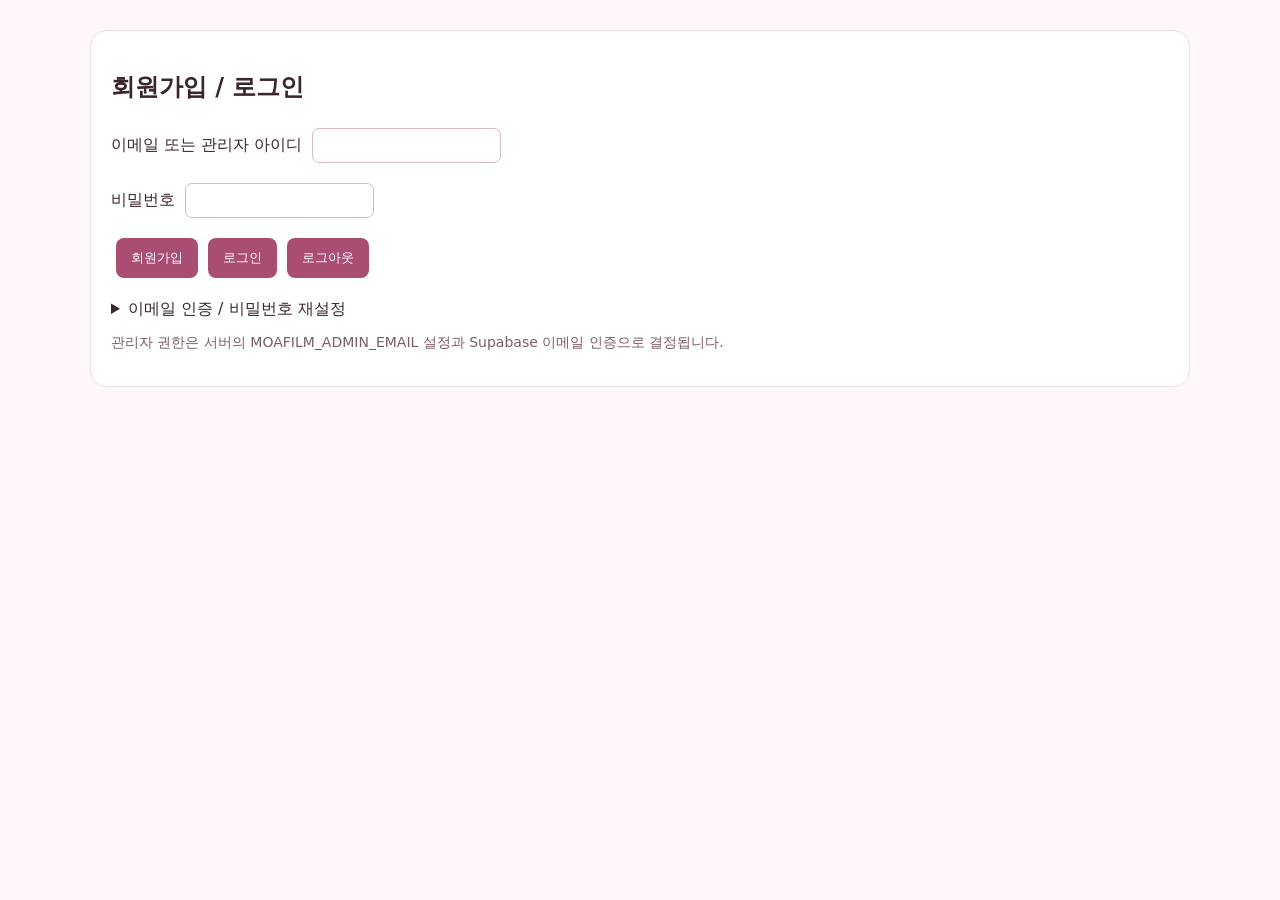
==== moafilm-admin-login-update/site/index.html @ c6a2f675 "Handle empty and non-JSON upload API responses and validate MP4 size" ====
<!doctype html><html lang="ko"><meta charset="utf-8"><meta name="viewport" content="width=device-width,initial-scale=1"><title>모아필름 Canva 템플릿 제작기</title><style>body{font-family:system-ui,sans-serif;background:#fff7f8;color:#3b2630;max-width:1100px;margin:30px auto;padding:0 18px}section{background:white;border:1px solid #f0dce4;border-radius:16px;padding:20px;margin:16px 0}button{background:#a94d72;color:white;border:0;border-radius:8px;padding:11px 15px;cursor:pointer;margin:5px}input,select{padding:9px;border:1px solid #d8b8c5;border-radius:7px;margin:5px}label{display:block;margin:10px 0}.grid{display:grid;grid-template-columns:repeat(auto-fit,minmax(220px,1fr));gap:10px}.stage{position:relative;aspect-ratio:16/9;background:#171717;overflow:hidden;max-width:960px}.stage video{width:100%;height:100%;object-fit:fill}.layer{position:absolute;border:2px dashed #f2579a;background:#f2579a33;color:white;box-sizing:border-box;cursor:move;font-size:12px;text-shadow:0 1px 3px black;overflow:hidden}.layer.active{border:3px solid #ffeb3b}.resize-handle{position:absolute;right:0;bottom:0;width:17px;height:17px;background:#ffeb3b;border:2px solid #222;cursor:nwse-resize;touch-action:none}.layer{touch-action:none}.slot-preview{width:100%;height:100%;object-fit:cover;pointer-events:none}.playhead-panel{background:#fff1f5;border:1px solid #f1ccd9;border-radius:10px;padding:12px;margin:12px 0}.playhead-panel input{width:75%}.muted{color:#795d68;font-size:14px}#status{white-space:pre-wrap}progress{width:100%}</style><section id="auth"><h2>회원가입 / 로그인</h2><label>이메일 또는 관리자 아이디 <input id="email" type="text" autocomplete="username"></label><label>비밀번호 <input id="password" type="password" autocomplete="current-password"></label><button onclick="authAction('register')">회원가입</button><button onclick="authAction('login')">로그인</button><button onclick="authAction('logout')">로그아웃</button><p id="authStatus"></p><details><summary>이메일 인증 / 비밀번호 재설정</summary><p class="muted">Supabase 이메일 인증 설정을 사용합니다. 비밀번호 재설정은 이메일로 받은 링크에서 진행하세요.</p><button onclick="requestReset()">비밀번호 재설정 메일 요청</button><label>인증 또는 재설정 토큰 <input id="verifyToken" autocomplete="off" placeholder="이메일로 받은 토큰"></label><button onclick="verifyEmail()">이메일 인증 완료</button><label>새 비밀번호 (12자 이상) <input id="newPassword" type="password" autocomplete="new-password"></label><button onclick="resetPassword()">비밀번호 변경</button><p id="recoveryStatus" role="status"></p></details><details id="accountSettings" hidden><summary>내 계정 · 비밀번호 변경</summary><label>새 비밀번호 (12자 이상) <input id="changePassword" type="password" autocomplete="new-password"></label><button onclick="changeMyPassword()">새 비밀번호 저장</button><p id="changePasswordStatus" role="status"></p></details><p class="muted">관리자 권한은 서버의 MOAFILM_ADMIN_EMAIL 설정과 Supabase 이메일 인증으로 결정됩니다.</p></section><div id="workspace" hidden><h1>MOAFILM <span style="color:#a94d72">Canva Studio</span></h1><p>캔바 배경 MP4 → 사진·글자 영역 지정 → 고객 정보 합성 → Full HD MP4 생성</p><div class="admin-only"><section><h2>① 캔바 배경 MP4 등록</h2><label>템플릿 이름 <input id="name" value="로맨틱 웨딩"></label><label>배경 MP4 <input id="bg" type="file" accept="video/mp4,.mp4"></label><button onclick="upload()">새 템플릿 만들기</button><p class="muted">16:9, 1~180초, 25MB 이하. 배경에는 교체할 사진·이름을 넣지 마세요.</p><label>기존 템플릿 <select id="templates" onchange="load()"></select></label></section><section class="admin-only" id="markerWizard"><h2>② 사진 자리 자동 인식 · 초록색 가이드 영상</h2><p>캔바에서 사진 자리를 순수 초록색 <strong>#00FF00</strong> 사각형으로 채운 인식용 MP4를 별도로 내보내세요. 실제 배경 MP4와 길이·화면 크기가 같아야 합니다. 초록색 표시가 없는 실제 배경 MP4는 위에서 먼저 등록합니다.</p><label>인식용 MP4 <input id="markerVideo" type="file" accept="video/mp4,.mp4"></label><button onclick="detectMarkers()">사진 자리 자동 인식</button><p id="markerStatus" role="status"></p><div style="padding:12px;background:#fff1f5;border-radius:12px;margin:10px 0"><strong>자동 템플릿 제작</strong><p>초록 #00FF00: 사진 · 자홍 #FF00FF: 이름 · 하늘 #00CFFF: 날짜. 캔바에서 같은 디자인을 가이드 표시 있음/없음으로 각각 내보내세요.</p><label><input id="autoApplyGuide" type="checkbox" checked> 인식 후 사진·글자 영역을 편집기에 바로 적용</label><p>인식 결과는 저장 전 수정할 수 있습니다. 가이드 MP4는 완성 영상에 사용되지 않습니다.</p></div><div class="admin-only" id="guideEditor" style="padding:14px;border:1px solid #ead2dc;border-radius:12px;margin:12px 0"><h3>선택한 사진·글자 영역의 고객 안내</h3><p>고객 업로드 화면에서만 보입니다. 완성 영상에는 합성되지 않습니다.</p><label>빠른 안내 선택 <select id="guidePreset" onchange="applyGuidePreset()"><option value="">직접 작성</option><option value="first">첫 만남</option><option value="dating">연애 시절</option><option value="wedding">웨딩 촬영</option><option value="four">인생네컷</option><option value="family">가족 사진</option><option value="groom">신랑 이름</option><option value="bride">신부 이름</option><option value="date">예식 날짜</option></select></label><label>제목 <input id="guideTitle" maxlength="120" oninput="updateGuideFields()"></label><label>설명 <textarea id="guideDescription" maxlength="600" oninput="updateGuideFields()"></textarea></label><label><input type="checkbox" id="guideRequired" checked onchange="updateGuideFields()"> 필수 입력</label><p id="guideEditStatus"></p></div><div id="markerResults"></div><button id="markerApply" hidden onclick="applyDetectedMarkers()">검출된 사진 영역 적용 (기존 영역 유지)</button><p class="muted">결과를 확인한 뒤 적용하고, 최종적으로 아래의 '템플릿 저장'을 눌러야 합니다. 움직이는 영역은 위치 키프레임을 자동 생성합니다. 반드시 미리보기를 확인하세요.</p></section><section id="easyWizard"><h2>② 쉬운 템플릿 설정 · 3분 시작</h2><p class="muted">사진 개수와 구간만 입력하면 사진 영역을 자동 생성합니다. 기존 영역은 삭제하지 않고 추가됩니다.</p><div class="grid"><label>사진 개수 <input id="quickCount" type="number" min="1" max="60" value="10"></label><label>사진 시작 시간(초) <input id="quickStart" type="number" min="0" step="0.1" value="5"></label><label>사진 종료 시간(초) <input id="quickEnd" type="number" min="0" step="0.1" value="60"></label><label>사진 배치 <select id="quickLayout"><option value="center">중앙 큰 사진</option><option value="left">왼쪽 사진</option><option value="right">오른쪽 사진</option><option value="full">화면 가득</option></select></label></div><button onclick="quickGenerate()">사진 자리 자동 만들기</button><button onclick="quickText()">신랑·신부 이름 자리 추가</button><p id="quickStatus" role="status"></p><p class="muted">영상을 확인하면서 필요한 영역만 드래그해 조절하고 저장하세요.</p></section><section><h2>② 사진·이름 영역 편집</h2><p class="muted">영상을 재생하거나 원하는 시간으로 이동한 뒤 영역을 추가하세요. 분홍색 영역은 드래그해 이동할 수 있습니다. 시간·크기·위치는 아래 입력칸에서 조절합니다.</p><div id="stage" class="stage"><video id="video" controls muted></video></div><div class="grid"><div><button onclick="add('photo')">+ 사진 영역</button><button onclick="add('text')">+ 이름·글자 영역</button><button onclick="removeLayer()">선택 영역 삭제</button><button onclick="duplicateLayer()">선택 영역 복제</button></div><div><label>영역 선택 <select id="layers" onchange="pick()"></select></label></div></div><div class="playhead-panel"><strong>선택 영역 빠른 설정</strong><div><button onclick="applyPreset('center')">가운데</button><button onclick="applyPreset('left')">왼쪽</button><button onclick="applyPreset('right')">오른쪽</button><button onclick="applyPreset('full')">화면 가득</button><button onclick="applyPreset('square')">정사각형</button></div><div><button onclick="setBoundary('start')">지금부터 표시</button><button onclick="setBoundary('end')">여기까지 표시</button><button onclick="undoEdit()">↶ 되돌리기</button></div><p class="muted">배치 버튼은 선택 영역의 크기·위치를 변경합니다. 되돌리기는 자동 생성과 빠른 배치에 적용됩니다.</p></div><div class="grid" id="fields"><label>식별자 <input id="key" oninput="change()"></label><label>시작(초) <input id="start" type="number" step=".1" oninput="change()"></label><label>종료(초) <input id="end" type="number" step=".1" oninput="change()"></label><label>왼쪽(%) <input id="x" type="number" oninput="change()"></label><label>위쪽(%) <input id="y" type="number" oninput="change()"></label><label>너비(%) <input id="w" type="number" oninput="change()"></label><label>높이(%) <input id="h" type="number" oninput="change()"></label></div><div class="grid"><label>선택한 장면 시작 위치로 이동 <button onclick="seekStart()">시작 시간으로 이동</button></label><label>현재 재생 위치를 시작 시간으로 <button onclick="setBoundary('start')">시작 지정</button></label><label>현재 재생 위치를 종료 시간으로 <button onclick="setBoundary('end')">종료 지정</button></label></div><div class="playhead-panel"><label>미리보기 시점 <strong id="playheadLabel">0.0초</strong></label><input id="playhead" type="range" min="0" max="100" step="0.1" value="0" oninput="seekPlayhead(this.value)"><button onclick="togglePlayback()" id="playButton">▶ 재생 / 일시정지</button><p class="muted">현재 시간에 표시되는 사진·글자 영역만 화면에 보입니다. 노란색 모서리를 드래그하면 크기를 바꿀 수 있습니다.</p></div><div id="timeline" style="display:flex;min-height:46px;background:#f5e9ee;border-radius:8px;overflow:hidden;margin:12px 0"></div><div class="playhead-panel"><strong>사진 이동 키프레임</strong><p class="muted">영상을 원하는 시점으로 이동 → 사진을 드래그하여 위치 조정 → 현재 위치를 키프레임으로 저장. 두 시점 사이에서 사진이 부드럽게 이동합니다. 현재는 위치 이동만 지원합니다.</p><button onclick="addKeyframe()">현재 시간·위치 저장</button><button onclick="clearKeyframes()">선택 영역 키프레임 삭제</button><div id="keyframeList" class="muted"></div></div><section id="editorAssistant" style="border:2px solid #e6b5c8;background:#fff9fb;padding:14px;margin-top:14px"><h3>③ 관리자 편집 도우미 · 최종 점검</h3><p class="muted">사진 영역을 선택해 해당 장면으로 이동하고, 잘못된 설정을 저장 전에 확인하세요.</p><div class="grid"><label>사진·글자 영역 빠른 이동 <select id="slotJump" onchange="jumpToSlot()"></select></label><label>시간 이동 간격 <select id="seekStep"><option value="0.1">0.1초</option><option value="0.5">0.5초</option><option value="1" selected>1초</option><option value="5">5초</option></select></label></div><button onclick="stepVideo(-1)">◀ 이전 시간</button><button onclick="stepVideo(1)">다음 시간 ▶</button><button onclick="copySelectedPosition()">선택 영역 위치 복사</button><button onclick="pasteSelectedPosition()">위치 붙여넣기</button><button onclick="exportTemplateSettings()">설정 JSON 백업</button><p class="muted">단축키: Alt+←/→ 시간 이동, Alt+S 저장. JSON 백업에는 배경 MP4가 포함되지 않습니다.</p><div id="editorChecks" role="status" aria-live="polite"></div><p id="editorDirty" class="muted"></p></section><button onclick="save()">템플릿 저장</button><p id="saveStatus"></p></section><section><h2>②-1 여러 MP4 장면 연결</h2><p>장면 MP4를 순서대로 등록합니다. 전환은 컷 또는 0.5초 페이드입니다. 장면 길이의 합계에서 전환 중복 시간을 뺀 값이 최종 길이입니다. 사진·글자 표시 시간은 전체 영상 기준으로 지정합니다.</p><input id="sceneFiles" type="file" accept="video/mp4" multiple><button onclick="addScenes()">장면 추가</button><label>전환 효과 <select id="sceneTransition" onchange="changeTransition()"><option value="cut">컷</option><option value="fade">0.5초 페이드</option></select></label><div id="sceneList"></div><p id="sceneStatus"></p></section><section><h2>③ 배경음악 설정</h2><p>별도 음원을 등록하지 않으면 캔바 MP4에 포함된 소리를 유지합니다. 별도 음원을 등록하면 해당 음악으로 교체합니다.</p><input id="music" type="file" accept="audio/*"><button onclick="uploadMusic()">음악 등록</button><span id="musicStatus"></span></section></div><section><h2>④ 고객용 사진 자동 배치 및 최종 영상</h2><p><button onclick="mockCheckout()">테스트 결제 (실제 청구 없음)</button> <span id="checkoutStatus">결제 전</span></p><p class="muted">사진을 한 번에 선택하면 사진 영역의 시작 시간 순서대로 자동 배치됩니다. 각 사진은 개별 교체할 수 있습니다.</p><label>사진 일괄 업로드 <input id="bulk" type="file" accept="image/*" multiple onchange="autofill()"></label><div id="fillStatus" class="muted"></div><div id="photoThumbnails" style="display:flex;flex-wrap:wrap;gap:10px;margin:10px 0"></div><div id="customer"></div><button onclick="render()">Full HD 30fps MP4 만들기</button><progress id="progress" value="0" max="100"></progress><p id="status"></p><a id="download" hidden download>완성 영상 다운로드</a><video id="result" controls style="width:100%;max-width:720px" hidden></video></section><script>
let currentRole='guest',mockOrder=null;
async function checkSession(){let r=await fetch('/api/me'),u=await r.json();currentRole=u.role||'guest';$('workspace').hidden=currentRole==='guest';$('accountSettings').hidden=currentRole==='guest';$('authStatus').textContent=currentRole==='guest'?'로그인 후 이용 가능합니다':u.email+' · '+(currentRole==='admin'?'관리자':'고객');document.querySelectorAll('.admin-only').forEach(e=>e.hidden=currentRole!=='admin');if(currentRole!=='guest')await refresh()}
async function changeMyPassword(){try{let j=await api('/api/password/change',{new_password:$('changePassword').value});$('changePasswordStatus').textContent=j.message;$('changePassword').value=''}catch(e){$('changePasswordStatus').textContent=e.message}}
async function requestReset(){try{let j=await api('/api/password/forgot',{email:$('email').value});$('recoveryStatus').textContent=j.message}catch(e){$('recoveryStatus').textContent=e.message}}
async function verifyEmail(){try{await api('/api/email/verify',{token:$('verifyToken').value.trim()});$('recoveryStatus').textContent='이메일 인증 완료. 로그인하세요.'}catch(e){$('recoveryStatus').textContent=e.message}}
async function resetPassword(){try{await api('/api/password/reset',{token:$('verifyToken').value.trim(),password:$('newPassword').value});$('recoveryStatus').textContent='비밀번호 변경 완료. 다시 로그인하세요.'}catch(e){$('recoveryStatus').textContent=e.message}}
async function authAction(kind){try{if(kind==='logout'){await api('/api/logout',{});location.reload();return}await api('/api/'+kind,{email:$('email').value,password:$('password').value});if(kind==='register'){$('authStatus').textContent='가입 완료. 로그인하세요.';return}await checkSession()}catch(e){$('authStatus').textContent=e.message}}
async function mockCheckout(){try{if(!t)throw Error('템플릿을 선택하세요');let z=await api('/api/checkout/mock',{template_id:t.id});mockOrder=z.order_id;$('checkoutStatus').textContent='테스트 결제 완료 (실제 청구 없음)';}catch(e){$('checkoutStatus').textContent=e.message}}

const $=id=>document.getElementById(id);let all=[],t=null,selected=-1,customerFiles={},photoUrls={};const read=f=>new Promise((res,rej)=>{let r=new FileReader();r.onload=()=>res(r.result);r.onerror=rej;r.readAsDataURL(f)});async function api(path,body){
  let r;
  try {r=await fetch(path,{method:'POST',headers:{'Content-Type':'application/json'},body:JSON.stringify(body)});}
  catch(e){throw Error('서버 연결 실패: '+e.message+' (Render 서버 상태를 확인하세요)');}
  const raw=await r.text();
  let j;
  try {j=raw?JSON.parse(raw):null;}
  catch(e){throw Error('서버가 JSON이 아닌 응답을 보냈습니다 (HTTP '+r.status+'). '+raw.slice(0,160));}
  if(!r.ok)throw Error((j&&j.error)||('서버 요청 실패 (HTTP '+r.status+')'));
  if(!j)throw Error('서버가 빈 응답을 보냈습니다 (HTTP '+r.status+'). MP4 업로드 중 서버가 종료되었거나 프록시 연결이 끊어졌을 수 있습니다.');
  return j;
}
async function uploadMusic(){try{if(!t)throw Error('템플릿을 선택하세요');const f=$('music').files[0];if(!f)throw Error('음원을 선택하세요');await api('/api/music',{template_id:t.id,audio:await read(f)});$('musicStatus').textContent='음원 등록 완료'}catch(e){$('musicStatus').textContent=e.message}}async function refresh(){all=await (await fetch('/api/templates')).json();$('templates').innerHTML=all.map(z=>`<option value="${z.id}">${z.name}</option>`).join('');if(all.length)load()}function load(){mockOrder=null;t=structuredClone(all.find(z=>z.id===$('templates').value));if(!t)return;$('video').src='/backgrounds/'+t.id+'.mp4';selected=-1;easyUndo=[];clearPhotoUrls();customerFiles={};$('bulk').value='';draw();customer();drawScenes();syncPlayhead()}async function upload(){const status=$('saveStatus');try{let f=$('bg').files[0];if(!f)throw Error('MP4 파일을 선택하세요');if(f.size>25_000_000)throw Error('MP4 파일 크기는 25MB 이하여야 합니다. 현재 '+(f.size/1e6).toFixed(1)+'MB');if(f.size===0)throw Error('빈 MP4 파일입니다');status.textContent='MP4를 업로드하고 분석하는 중입니다. 완료될 때까지 기다려 주세요.';let z=await api('/api/template',{name:$('name').value,video:await read(f)});await refresh();$('templates').value=z.id;load();status.textContent='새 템플릿 등록 완료'}catch(e){status.textContent='등록 실패: '+e.message;alert(e.message)}}
let easyUndo=[];
let detectedMarkers=[];
async function detectMarkers(){const status=$('markerStatus');try{if(!t)throw Error('실제 배경 MP4를 먼저 등록하세요');const file=$('markerVideo').files[0];if(!file)throw Error('인식용 MP4를 선택하세요');status.textContent='영상을 분석하고 있습니다...';$('markerApply').hidden=true;detectedMarkers=[];const result=await api('/api/marker/detect',{template_id:t.id,video:await read(file)});detectedMarkers=result.slots||[];status.textContent=`${detectedMarkers.length}개 사진 영역 발견 · 분석 간격 ${result.sample_interval}초`+(result.warnings.length?' · 주의: '+result.warnings.join(' / '):'');$('markerResults').replaceChildren();for(const s of detectedMarkers){const p=document.createElement('p');p.textContent=`${s.key}: ${s.start}~${s.end}초 · 위치 ${Math.round(s.x*100)}%,${Math.round(s.y*100)}% · 크기 ${Math.round(s.w*100)}×${Math.round(s.h*100)}% · 신뢰도 ${Math.round(s.confidence*100)}%`+(s.moving?' · 자동 이동 키프레임 '+(s.keyframes||[]).length+'개 (확인 필요)':'');$('markerResults').append(p)}$('markerApply').hidden=!detectedMarkers.length;if(detectedMarkers.length&&$('autoApplyGuide').checked)applyDetectedMarkers()}catch(e){status.textContent='인식 실패: '+e.message}}
function applyDetectedMarkers(){if(!t||!detectedMarkers.length)return;snapshotEasy();const used=new Set(t.slots.map(s=>s.key));for(const found of detectedMarkers){let s=structuredClone(found),i=1;const prefix=s.type==='photo'?'photo':(s.key.startsWith('date')?'date':'name');while(used.has(prefix+i))i++;s.key=prefix+i;used.add(s.key);delete s.confidence;delete s.moving;delete s.resizing;t.slots.push(s)}selected=t.slots.length-detectedMarkers.length;draw();customer();$('markerStatus').textContent=`${detectedMarkers.length}개 영역을 편집기에 추가했습니다. 확인 후 템플릿 저장을 누르세요.`;$('markerApply').hidden=true;detectedMarkers=[]}
function snapshotEasy(){if(t){easyUndo.push({slots:structuredClone(t.slots),selected});if(easyUndo.length>20)easyUndo.shift()}}
function undoEdit(){if(!t||!easyUndo.length)return;let old=easyUndo.pop();t.slots=old.slots;selected=old.selected;draw();customer();$('quickStatus').textContent='이전 설정으로 되돌렸습니다.'}
function quickLayoutValues(kind){return ({center:[.2,.12,.6,.76],left:[.06,.14,.44,.72],right:[.5,.14,.44,.72],full:[.02,.02,.96,.96],square:[.29,.1,.42,.75]})[kind]||[.2,.12,.6,.76]}
function applyPreset(kind){if(!t||selected<0)return alert('사진 또는 글자 영역을 먼저 선택하세요');snapshotEasy();let s=t.slots[selected],[x,y,w,h]=quickLayoutValues(kind);Object.assign(s,{x,y,w,h,keyframes:[]});draw();$('quickStatus').textContent='배치를 적용했습니다. 기존 이동 키프레임은 초기화되었습니다.'}
function quickGenerate(){if(!t)return alert('먼저 MP4를 등록하거나 템플릿을 선택하세요');let n=Number($('quickCount').value),start=Number($('quickStart').value),end=Number($('quickEnd').value);if(!Number.isInteger(n)||n<1||n>60||!Number.isFinite(start)||!Number.isFinite(end)||start<0||end>t.duration+.001||end<=start)return $('quickStatus').textContent='사진 개수(1~60)와 영상 길이 안의 시작·종료 시간을 확인하세요.';if((end-start)/n<.1)return $('quickStatus').textContent='사진 한 장당 최소 0.1초가 필요합니다.';snapshotEasy();let [x,y,w,h]=quickLayoutValues($('quickLayout').value),used=new Set(t.slots.map(s=>s.key)),next=1;for(let i=0;i<n;i++){while(used.has('photo'+next))next++;let key='photo'+next++;used.add(key);let a=+(start+(end-start)*i/n).toFixed(3),b=i===n-1?end:+(start+(end-start)*(i+1)/n).toFixed(3);t.slots.push({type:'photo',key,x,y,w,h,start:a,end:b})}selected=t.slots.length-n;draw();customer();$('video').currentTime=start;$('quickStatus').textContent=n+'개 사진 영역을 자동으로 만들었습니다. 템플릿 저장을 눌러 확정하세요.'}
function quickText(){if(!t)return alert('템플릿을 먼저 선택하세요');snapshotEasy();let used=new Set(t.slots.map(s=>s.key));for(let base of ['groom_name','bride_name']){let key=base,n=2;while(used.has(key))key=base+'_'+n++;used.add(key);t.slots.push({type:'text',key,x:base==='groom_name'?.12:.55,y:.8,w:.32,h:.1,start:0,end:t.duration})}selected=t.slots.length-2;draw();customer();$('quickStatus').textContent='신랑·신부 이름 영역을 추가했습니다.'}
function clearPhotoUrls(){for(const u of Object.values(photoUrls))URL.revokeObjectURL(u);photoUrls={}}
function syncPlayhead(){if(!t)return;const v=$('video');let sec=Number.isFinite(v.currentTime)?v.currentTime:0;const max=Number(t.duration)||1;$('playhead').max=max;$('playhead').value=Math.min(sec,max);$('playheadLabel').textContent=sec.toFixed(1)+'초';document.querySelectorAll('.layer').forEach(el=>{const slot=t.slots[Number(el.dataset.index)];if(slot)el.style.display=(sec>=slot.start&&sec<slot.end)?'block':'none'})}
function seekPlayhead(value){$('video').currentTime=Number(value);syncPlayhead()}
function togglePlayback(){const v=$('video');if(v.paused)v.play().catch(e=>{$('saveStatus').textContent=e.message});else v.pause()}
function duplicateLayer(){if(!t||selected<0)return;let s=structuredClone(t.slots[selected]);const used=new Set(t.slots.map(x=>x.key));let n=2;let base=s.key.replace(/_copy\d*$/,'');while(used.has(base+'_copy'+n))n++;s.key=base+'_copy'+n;s.x=Math.min(1-s.w,s.x+.04);s.y=Math.min(1-s.h,s.y+.04);t.slots.push(s);selected=t.slots.length-1;draw();customer()}
function refreshThumbnails(){const area=$('photoThumbnails');if(!area||!t)return;area.replaceChildren();for(const slot of photoSlots()){const f=customerFiles[slot.key];const card=document.createElement('div');card.style.cssText='width:100px;font-size:12px;text-align:center';const img=document.createElement('div');img.style.cssText='width:100px;height:65px;background:#f1e2e8;border-radius:6px;display:grid;place-items:center;overflow:hidden';if(f){if(!photoUrls[slot.key])photoUrls[slot.key]=URL.createObjectURL(f);const im=document.createElement('img');im.src=photoUrls[slot.key];im.alt=slot.key;im.style.cssText='width:100%;height:100%;object-fit:cover';img.append(im)}else img.textContent='사진 필요';const label=document.createElement('div');label.textContent=slot.key;card.append(img,label);area.append(card)}}
$('video').addEventListener('timeupdate',syncPlayhead);$('video').addEventListener('seeked',syncPlayhead);
function add(type){if(!t)return alert('먼저 템플릿을 선택하세요');let n=t.slots.filter(s=>s.type===type).length+1;t.slots.push({type,key:type==='photo'?'photo'+n:'name'+n,x:.25,y:.25,w:.5,h:.3,start:0,end:t.duration});selected=t.slots.length-1;draw();customer()}function removeLayer(){if(selected<0)return;t.slots.splice(selected,1);selected=-1;clearPhotoUrls();customerFiles={};$('bulk').value='';draw();customer()}
function interpolated(s,time){let pts=[{time:s.start,x:s.x,y:s.y},...(s.keyframes||[])].sort((a,b)=>a.time-b.time);if(!pts.length)return s;let before=pts[0],after=pts[pts.length-1];for(let i=0;i<pts.length-1;i++)if(time>=pts[i].time&&time<=pts[i+1].time){before=pts[i];after=pts[i+1];break}if(time<pts[0].time)return pts[0];if(time>pts[pts.length-1].time)return pts[pts.length-1];let f=after.time===before.time?0:(time-before.time)/(after.time-before.time);return {x:before.x+(after.x-before.x)*f,y:before.y+(after.y-before.y)*f}}
function addKeyframe(){if(selected<0)return;let s=t.slots[selected],time=Math.round($('video').currentTime*10)/10;if(time<s.start||time>s.end)return alert('영역 표시 시간 안에서만 저장할 수 있습니다');s.keyframes=(s.keyframes||[]).filter(k=>Math.abs(k.time-time)>.05);s.keyframes.push({time,x:s.x,y:s.y});s.keyframes.sort((a,b)=>a.time-b.time);draw()}
function clearKeyframes(){if(selected<0)return;t.slots[selected].keyframes=[];draw()}
function draw(){if(!t)return;drawTimeline();document.querySelectorAll('.layer').forEach(e=>e.remove());$('layers').innerHTML=t.slots.map((s,i)=>`<option value="${i}">${s.type==='photo'?'사진':'글자'} ${s.key}</option>`).join('');t.slots.forEach((s,i)=>{let d=document.createElement('div');d.className='layer'+(selected===i?' active':'');d.dataset.index=i;let pos=interpolated(s,$('video').currentTime||0);d.style.cssText=`left:${pos.x*100}%;top:${pos.y*100}%;width:${s.w*100}%;height:${s.h*100}%`;if(s.type==='photo'&&photoUrls[s.key]){let img=document.createElement('img');img.className='slot-preview';img.src=photoUrls[s.key];d.append(img)}else{let label=document.createElement('span');label.textContent=s.key;d.append(label)}if(selected===i){let handle=document.createElement('div');handle.className='resize-handle';handle.title='드래그하여 사진 영역 크기 변경';handle.onpointerdown=e=>{e.stopPropagation();e.preventDefault();handle.setPointerCapture(e.pointerId);const sx=e.clientX,sy=e.clientY,ow=s.w,oh=s.h;handle.onpointermove=q=>{if(!handle.hasPointerCapture(q.pointerId))return;s.w=Math.max(.03,Math.min(1-s.x,ow+(q.clientX-sx)/$('stage').clientWidth));s.h=Math.max(.03,Math.min(1-s.y,oh+(q.clientY-sy)/$('stage').clientHeight));d.style.width=s.w*100+'%';d.style.height=s.h*100+'%';fields()};handle.onpointerup=()=>{handle.onpointermove=null;draw()}};d.append(handle)}d.onclick=()=>{if(selected!==i){selected=i;draw()}};d.onpointerdown=e=>{if(e.target!==d&&e.target.tagName!=='SPAN'&&e.target.tagName!=='IMG')return;selected=i;d.setPointerCapture(e.pointerId);let sx=e.clientX,sy=e.clientY,ox=s.x,oy=s.y;d.onpointermove=q=>{if(!d.hasPointerCapture(q.pointerId))return;s.x=Math.max(0,Math.min(1-s.w,ox+(q.clientX-sx)/$('stage').clientWidth));s.y=Math.max(0,Math.min(1-s.h,oy+(q.clientY-sy)/$('stage').clientHeight));d.style.left=s.x*100+'%';d.style.top=s.y*100+'%';fields()};d.onpointerup=()=>{d.onpointermove=null;draw()}};$('stage').appendChild(d)});fields();syncPlayhead();$('keyframeList').textContent=selected>=0?(t.slots[selected].keyframes||[]).map(k=>`${k.time}초 (${Math.round(k.x*100)}%, ${Math.round(k.y*100)}%)`).join(' → ')||'키프레임 없음':'영역을 선택하세요'}
function photoSlots(){return t.slots.filter(s=>s.type==='photo').sort((a,b)=>a.start-b.start||a.key.localeCompare(b.key))}
function drawTimeline(){if(!t)return;let a=$('timeline');if(!a)return;a.innerHTML='';for(const s of [...t.slots].sort((a,b)=>a.start-b.start)){let b=document.createElement('button');b.style.cssText=`margin:3px;flex:${Math.max(1,s.end-s.start)};min-width:48px;font-size:11px;padding:4px;background:${s.type==='photo'?'#a94d72':'#78659a'}`;b.textContent=`${s.key} ${s.start}~${s.end}초`;b.onclick=()=>{selected=t.slots.indexOf(s);$('video').currentTime=s.start;draw()};a.appendChild(b)}}
function seekStart(){if(selected>=0)$('video').currentTime=t.slots[selected].start}
function setBoundary(k){if(selected<0)return;let s=t.slots[selected],v=Math.round($('video').currentTime*10)/10;if(k==='start'&&v<s.end)s.start=v;else if(k==='end'&&v>s.start)s.end=Math.min(v,t.duration);draw()}
async function autofill(){if(!t)return;const files=[...$('bulk').files],slots=photoSlots();if(files.length>slots.length){$('fillStatus').textContent=`사진 영역은 ${slots.length}개입니다. 처음 ${slots.length}장만 배치합니다.`}else $('fillStatus').textContent=`${files.length}장 자동 배치 완료 / 필요한 사진 ${slots.length}장`;for(let i=0;i<Math.min(files.length,slots.length);i++){let k=slots[i].key;if(photoUrls[k]){URL.revokeObjectURL(photoUrls[k]);delete photoUrls[k]}customerFiles[k]=files[i]}customer();draw()}
function pick(){selected=+$('layers').value;draw()}function fields(){if(selected<0||!t.slots[selected])return;let s=t.slots[selected];$('layers').value=selected;for(let k of ['key','start','end'])$(k).value=s[k];for(let k of ['x','y','w','h'])$(k).value=Math.round(s[k]*100)}function change(){if(selected<0)return;let s=t.slots[selected];s.key=$('key').value;for(let k of ['start','end'])s[k]=+$ (k).value;for(let k of ['x','y','w','h'])s[k]=+$ (k).value/100;draw();customer()}
async function save(){try{await api('/api/template/update',{template:t});$('saveStatus').textContent='저장 완료';all=all.filter(z=>z.id!==t.id).concat([structuredClone(t)]);$('templates').value=t.id;draw();customer()}catch(e){$('saveStatus').textContent=e.message}}function customer(){if(!t)return;const ordered=[...photoSlots(),...t.slots.filter(s=>s.type==='text')];let old={};for(const e of $('customer').querySelectorAll('input[data-type="text"]'))old[e.dataset.key]=e.value;$('customer').innerHTML='';for(const s of ordered){const label=document.createElement('label');label.textContent=(s.guide_title||`${s.type==='photo'?'사진':'글자'} (${s.key}, ${s.start}~${s.end}초)`)+(s.required===false?' (선택)':' (필수)');if(s.guide_description){const guide=document.createElement('p');guide.className='muted';guide.textContent=s.guide_description;label.append(guide)}const inp=document.createElement('input');inp.dataset.key=s.key;inp.dataset.type=s.type;inp.type=s.type==='photo'?'file':'text';if(s.type==='photo'){inp.accept='image/*';inp.onchange=()=>{if(inp.files[0]){if(photoUrls[s.key]){URL.revokeObjectURL(photoUrls[s.key]);delete photoUrls[s.key]}customerFiles[s.key]=inp.files[0]}customer();draw()};const indicator=document.createElement('span');indicator.textContent=customerFiles[s.key]?' ✓ '+customerFiles[s.key].name:' · 사진 필요';label.append(inp,indicator)}else{inp.value=old[s.key]||'';label.append(inp)}$('customer').append(label)}refreshThumbnails()}
async function render(){try{let savedText={};for(let e of $('customer').querySelectorAll('input[data-type="text"]'))savedText[e.dataset.key]=e.value;for(let e of $('customer').querySelectorAll('input[data-type="text"]'))e.value=savedText[e.dataset.key]||'';let photos={},values={};for(let e of $('customer').querySelectorAll('input')){if(e.dataset.type==='photo'){if(!customerFiles[e.dataset.key]){const slot=t.slots.find(x=>x.key===e.dataset.key);if(slot?.required!==false)throw Error(e.dataset.key+' 사진을 선택하세요');continue}photos[e.dataset.key]=await read(customerFiles[e.dataset.key])}else values[e.dataset.key]=e.value}for(const slot of t.slots.filter(s=>s.type==='text'&&s.required!==false)){if(!String(values[slot.key]||'').trim())throw Error((slot.guide_title||slot.key)+' 문구를 입력하세요')}let j=await api('/api/render',{template_id:t.id,photos,values,order_id:mockOrder});$('status').textContent='렌더링 시작';let poll=async()=>{let q=await(await fetch('/api/job/'+j.job_id)).json();$('progress').value=q.progress||0;$('status').textContent=q.status==='error'?q.error:q.status+' '+q.progress+'%';if(q.status==='done'){$('download').hidden=false;$('download').href=q.download;$('result').hidden=false;$('result').src=q.download}else if(q.status!=='error')setTimeout(poll,1000)};poll()}catch(e){$('status').textContent=e.message}}
checkSession();

function drawScenes(){if(!t)return;$('sceneTransition').value=t.transition||'cut';$('sceneList').innerHTML=(t.scenes||[]).map((s,i)=>`<div style="padding:7px;border-bottom:1px solid #eee">장면 ${i+1} · ${s.duration}초 <button onclick="moveScene(${i},-1)">↑</button><button onclick="moveScene(${i},1)">↓</button><button onclick="deleteScene(${i})">삭제</button></div>`).join('')}
function sceneLength(){if(!t)return;let a=t.scenes||[];if(!a.length)return;let fade=(t.transition==='fade'?0.5:0);t.duration=Math.round((a.reduce((x,s)=>x+s.duration,0)-fade*(a.length-1))*1000)/1000}
function changeTransition(){if(!t)return;t.transition=$('sceneTransition').value;sceneLength();drawScenes()}
function moveScene(i,delta){let a=t.scenes||[],j=i+delta;if(j<0||j>=a.length)return;[a[i],a[j]]=[a[j],a[i]];drawScenes()}
function deleteScene(i){t.scenes.splice(i,1);sceneLength();drawScenes()}
async function addScenes(){try{if(!t)throw Error('템플릿을 먼저 선택하세요');let files=[...$('sceneFiles').files];if(!files.length)throw Error('장면 MP4를 선택하세요');t.scenes ||= [];for(const f of files){let r=await api('/api/scene',{template_id:t.id,video:await read(f)});t.scenes.push(r)}sceneLength();drawScenes();$('sceneStatus').textContent=t.scenes.length+'개 장면 등록. 템플릿 저장을 누르세요.'}catch(e){$('sceneStatus').textContent=e.message}}

// v10: 관리자 작업 흐름 도우미. 기존 렌더링/서버 계약을 변경하지 않음.
let lastSavedTemplateSignature='', copiedSlotPosition=null, suppressEditorDirty=false;
function templateSignature(){return t?JSON.stringify({id:t.id,slots:t.slots,scenes:t.scenes,transition:t.transition}):''}
function editorValidation(){
 if(!t)return [{kind:'info',message:'템플릿을 선택하세요'}];
 const issues=[],keys=new Set(),duration=Number(t.duration);
 if(!Number.isFinite(duration)||duration<=0)issues.push({kind:'error',message:'영상 길이가 올바르지 않습니다'});
 for(const [i,s] of (t.slots||[]).entries()){
  const label=`${i+1}번 ${s.key||'(이름 없음)'}`;
  if(!s.key||keys.has(s.key))issues.push({kind:'error',message:`${label}: 식별자가 비었거나 중복입니다`});
  keys.add(s.key);
  if(!['photo','text'].includes(s.type))issues.push({kind:'error',message:`${label}: 알 수 없는 영역 종류`});
  if(!Number.isFinite(s.start)||!Number.isFinite(s.end)||s.start<0||s.end<=s.start||s.end>duration+.01)issues.push({kind:'error',message:`${label}: 표시 시간 범위를 확인하세요`});
  if(['x','y','w','h'].some(k=>!Number.isFinite(s[k]))||s.x<0||s.y<0||s.w<=0||s.h<=0||s.x+s.w>1.001||s.y+s.h>1.001)issues.push({kind:'error',message:`${label}: 사진 영역이 화면 밖이거나 크기가 올바르지 않습니다`});
  for(const k of s.keyframes||[])if(!Number.isFinite(k.time)||k.time<s.start||k.time>s.end||!Number.isFinite(k.x)||!Number.isFinite(k.y)||k.x<0||k.y<0||k.x+s.w>1.001||k.y+s.h>1.001)issues.push({kind:'error',message:`${label}: 이동 키프레임을 확인하세요`});
 }
 if(!(t.slots||[]).some(s=>s.type==='photo'))issues.push({kind:'warning',message:'고객 사진 영역이 없습니다'});
 return issues;
}
function updateEditorAssistant(){
 const check=document.getElementById('editorChecks'),dirty=document.getElementById('editorDirty'),jump=document.getElementById('slotJump');
 if(!check||!dirty||!jump)return;
 const issues=editorValidation();check.replaceChildren();
 const heading=document.createElement('strong');heading.textContent=issues.some(x=>x.kind==='error')?'저장 전 수정이 필요합니다':issues.length?'확인할 사항이 있습니다':'설정 점검 통과';check.append(heading);
 for(const issue of issues){const line=document.createElement('div');line.style.cssText='padding:5px 0;color:'+(issue.kind==='error'?'#ae254b':'#795d68');line.textContent=(issue.kind==='error'?'⛔ ':issue.kind==='warning'?'⚠ ':'')+issue.message;check.append(line)}
 const previous=jump.value;jump.replaceChildren();for(let i=0;i<(t?.slots||[]).length;i++){let s=t.slots[i],o=document.createElement('option');o.value=i;o.textContent=`${s.type==='photo'?'📷':'✏'} ${s.key} (${s.start}~${s.end}초)`;jump.append(o)}
 jump.value=selected>=0?String(selected):previous;
 dirty.textContent=t?(templateSignature()===lastSavedTemplateSignature?'● 저장된 설정':'● 저장하지 않은 변경사항 있음'):'';
}
function jumpToSlot(){if(!t)return;const i=Number(document.getElementById('slotJump').value);if(!Number.isInteger(i)||!t.slots[i])return;selected=i;document.getElementById('video').currentTime=t.slots[i].start;draw()}
function stepVideo(direction){if(!t)return;const v=document.getElementById('video'),step=Number(document.getElementById('seekStep').value)||1;v.currentTime=Math.max(0,Math.min(t.duration,(v.currentTime||0)+direction*step));syncPlayhead()}
function copySelectedPosition(){if(!t||selected<0)return alert('영역을 먼저 선택하세요');let s=t.slots[selected];copiedSlotPosition={x:s.x,y:s.y,w:s.w,h:s.h};document.getElementById('saveStatus').textContent='선택한 영역의 위치·크기를 복사했습니다'}
function pasteSelectedPosition(){if(!t||selected<0||!copiedSlotPosition)return alert('복사한 영역과 붙여넣을 영역을 선택하세요');snapshotEasy();Object.assign(t.slots[selected],copiedSlotPosition);t.slots[selected].keyframes=[];draw();document.getElementById('saveStatus').textContent='위치·크기를 붙여넣었습니다. 기존 이동 키프레임은 제거했습니다'}
function exportTemplateSettings(){if(!t)return alert('템플릿을 선택하세요');const data=JSON.stringify({exportFormat:'moafilm-template-settings-v1',exportedAt:new Date().toISOString(),template:t},null,2),blob=new Blob([data],{type:'application/json'}),url=URL.createObjectURL(blob),a=document.createElement('a');a.href=url;a.download='moafilm-template-'+String(t.id||'draft').replace(/[^a-zA-Z0-9_-]/g,'')+'.json';document.body.append(a);a.click();a.remove();setTimeout(()=>URL.revokeObjectURL(url),1000)}
document.addEventListener('keydown',e=>{if(!e.altKey||e.ctrlKey||e.metaKey)return;if(e.key==='ArrowLeft'||e.key==='ArrowRight'){e.preventDefault();stepVideo(e.key==='ArrowRight'?1:-1)}else if(e.key.toLowerCase()==='s'){e.preventDefault();save()}});
window.addEventListener('beforeunload',e=>{if(t&&lastSavedTemplateSignature&&templateSignature()!==lastSavedTemplateSignature){e.preventDefault();e.returnValue=''}});
// 기존 함수 호출 후 점검 결과 동기화.
const _drawV9=draw;draw=function(){_drawV9();updateEditorAssistant()};
const _loadV9=load;load=function(){_loadV9();lastSavedTemplateSignature=templateSignature();updateEditorAssistant()};
const _saveV9=save;save=async function(){const errors=editorValidation().filter(x=>x.kind==='error');if(errors.length){updateEditorAssistant();document.getElementById('saveStatus').textContent='저장 중단: '+errors[0].message;return}await _saveV9();if(document.getElementById('saveStatus').textContent==='저장 완료')lastSavedTemplateSignature=templateSignature();updateEditorAssistant()};

// v11: metadata-only customer instructions and automatic marker-to-template draft.
const GUIDE_PRESETS={first:['첫 만남 사진','두 분이 처음 만났던 날이나 처음 함께 찍은 사진을 올려주세요.'],dating:['연애 시절 사진','두 분의 소중한 연애 추억이 담긴 사진을 올려주세요.'],wedding:['웨딩 사진','가장 마음에 드는 웨딩 촬영 사진을 올려주세요.'],four:['인생네컷','함께 찍은 인생네컷 원본을 올려주세요.'],family:['가족 사진','가족과 함께한 따뜻한 순간을 올려주세요.'],groom:['신랑 이름','신랑 이름을 입력해 주세요.'],bride:['신부 이름','신부 이름을 입력해 주세요.'],date:['예식 날짜','예식 날짜를 입력해 주세요.']};
function defaultGuide(s){if(s.type==='photo')return ['사진 '+s.key.replace(/\D/g,''),'이 장면에 사용할 사진을 올려주세요.'];return s.key.startsWith('name')?GUIDE_PRESETS.groom:s.key.startsWith('date')?GUIDE_PRESETS.date:['표시할 문구','영상에 표시할 문구를 입력해 주세요.']}
function updateGuidePanel(){const panel=$('guideEditor');if(!panel)return;const s=t?.slots?.[selected];panel.querySelectorAll('input,textarea,select').forEach(e=>e.disabled=!s);if(!s){$('guideEditStatus').textContent='영상에서 사진 또는 글자 영역을 선택하세요.';return}const d=defaultGuide(s);$('guideTitle').value=s.guide_title??d[0];$('guideDescription').value=s.guide_description??d[1];$('guideRequired').checked=s.required!==false;$('guidePreset').value='';$('guideEditStatus').textContent='현재 선택: '+s.key}
function updateGuideFields(){const s=t?.slots?.[selected];if(!s)return;s.guide_title=$('guideTitle').value;s.guide_description=$('guideDescription').value;s.required=$('guideRequired').checked;updateEditorAssistant()}
function applyGuidePreset(){const p=GUIDE_PRESETS[$('guidePreset').value];if(!p)return;$('guideTitle').value=p[0];$('guideDescription').value=p[1];updateGuideFields()}
function applyAutoDetected(){if(!t||!detectedMarkers.length)return;const used=new Set(t.slots.map(s=>s.key));snapshotEasy();let added=0;for(const found of detectedMarkers){const s=structuredClone(found),prefix=s.type==='photo'?'photo':s.key.startsWith('date')?'date':'name';let i=1;while(used.has(prefix+i))i++;s.key=prefix+i;used.add(s.key);delete s.confidence;delete s.moving;delete s.resizing;const d=defaultGuide(s);s.guide_title=d[0];s.guide_description=d[1];s.required=true;t.slots.push(s);added++}selected=t.slots.length-added;detectedMarkers=[];$('markerApply').hidden=true;draw();customer();$('markerStatus').textContent=added+'개 사진·글자 영역을 자동 생성했습니다. 고객 안내를 수정한 뒤 저장하세요.'}
// The manual apply button must preserve name/date marker types and customer guidance.
applyDetectedMarkers=applyAutoDetected;
const _drawGuide=draw;draw=function(){_drawGuide();updateGuidePanel()};
const _pickGuide=pick;pick=function(){_pickGuide();updateGuidePanel()};
const _customerGuide=customer;customer=function(){_customerGuide();if(!t)return;const slots=[...photoSlots(),...t.slots.filter(s=>s.type==='text')];const labels=[...$('customer').children];for(let i=0;i<slots.length;i++){const s=slots[i],label=labels[i];if(!label)continue;const d=defaultGuide(s),title=document.createElement('strong'),description=document.createElement('small');title.textContent=(s.guide_title??d[0])+' · ';description.textContent=(s.guide_description??d[1])+(s.required===false?' (선택)':' (필수)');description.style.cssText='display:block;color:#765967;padding:3px 0 7px';label.prepend(title,description)}};
const _detectMarkersGuide=detectMarkers;detectMarkers=async function(){await _detectMarkersGuide();if($('autoApplyGuide').checked&&detectedMarkers.length)applyAutoDetected()};
</script></div></html>
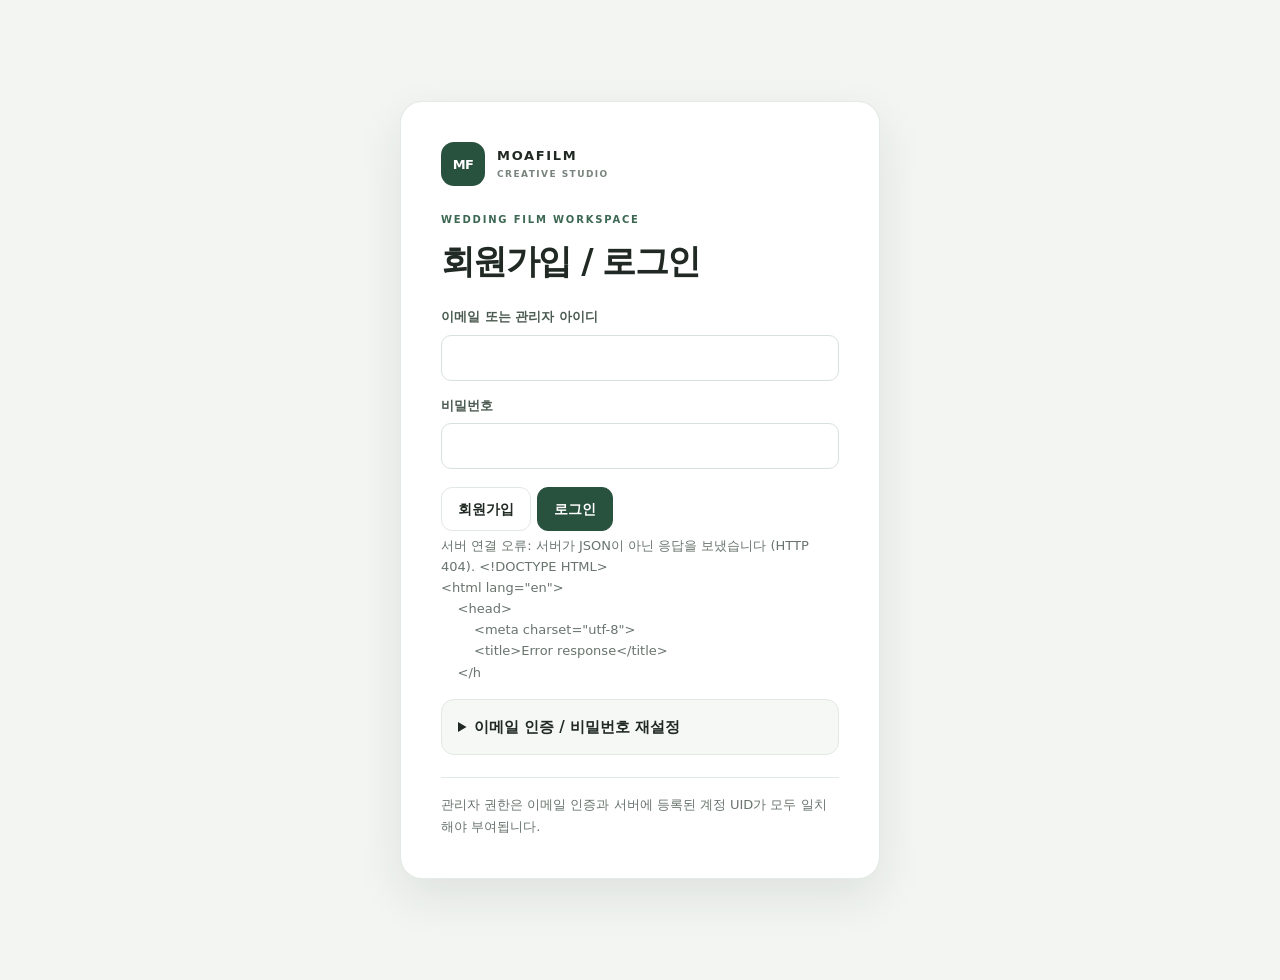
==== commit 00837cd2: "Update MoaFilm responsive UI" ====
--- a/moafilm-admin-login-update/site/index.html
+++ b/moafilm-admin-login-update/site/index.html
@@ -1,10 +1,200 @@
-<!doctype html><html lang="ko"><meta charset="utf-8"><meta name="viewport" content="width=device-width,initial-scale=1"><title>모아필름 Canva 템플릿 제작기</title><style>body{font-family:system-ui,sans-serif;background:#fff7f8;color:#3b2630;max-width:1100px;margin:30px auto;padding:0 18px}section{background:white;border:1px solid #f0dce4;border-radius:16px;padding:20px;margin:16px 0}button{background:#a94d72;color:white;border:0;border-radius:8px;padding:11px 15px;cursor:pointer;margin:5px}input,select{padding:9px;border:1px solid #d8b8c5;border-radius:7px;margin:5px}label{display:block;margin:10px 0}.grid{display:grid;grid-template-columns:repeat(auto-fit,minmax(220px,1fr));gap:10px}.stage{position:relative;aspect-ratio:16/9;background:#171717;overflow:hidden;max-width:960px}.stage video{width:100%;height:100%;object-fit:fill}.layer{position:absolute;border:2px dashed #f2579a;background:#f2579a33;color:white;box-sizing:border-box;cursor:move;font-size:12px;text-shadow:0 1px 3px black;overflow:hidden}.layer.active{border:3px solid #ffeb3b}.resize-handle{position:absolute;right:0;bottom:0;width:17px;height:17px;background:#ffeb3b;border:2px solid #222;cursor:nwse-resize;touch-action:none}.layer{touch-action:none}.slot-preview{width:100%;height:100%;object-fit:cover;pointer-events:none}.playhead-panel{background:#fff1f5;border:1px solid #f1ccd9;border-radius:10px;padding:12px;margin:12px 0}.playhead-panel input{width:75%}.muted{color:#795d68;font-size:14px}#status{white-space:pre-wrap}progress{width:100%}</style><section id="auth"><h2>회원가입 / 로그인</h2><label>이메일 또는 관리자 아이디 <input id="email" type="text" autocomplete="username"></label><label>비밀번호 <input id="password" type="password" autocomplete="current-password"></label><button onclick="authAction('register')">회원가입</button><button onclick="authAction('login')">로그인</button><button onclick="authAction('logout')">로그아웃</button><p id="authStatus"></p><details><summary>이메일 인증 / 비밀번호 재설정</summary><p class="muted">Supabase 이메일 인증 설정을 사용합니다. 비밀번호 재설정은 이메일로 받은 링크에서 진행하세요.</p><button onclick="requestReset()">비밀번호 재설정 메일 요청</button><label>인증 또는 재설정 토큰 <input id="verifyToken" autocomplete="off" placeholder="이메일로 받은 토큰"></label><button onclick="verifyEmail()">이메일 인증 완료</button><label>새 비밀번호 (12자 이상) <input id="newPassword" type="password" autocomplete="new-password"></label><button onclick="resetPassword()">비밀번호 변경</button><p id="recoveryStatus" role="status"></p></details><details id="accountSettings" hidden><summary>내 계정 · 비밀번호 변경</summary><label>새 비밀번호 (12자 이상) <input id="changePassword" type="password" autocomplete="new-password"></label><button onclick="changeMyPassword()">새 비밀번호 저장</button><p id="changePasswordStatus" role="status"></p></details><p class="muted">관리자 권한은 서버의 MOAFILM_ADMIN_EMAIL 설정과 Supabase 이메일 인증으로 결정됩니다.</p></section><div id="workspace" hidden><h1>MOAFILM <span style="color:#a94d72">Canva Studio</span></h1><p>캔바 배경 MP4 → 사진·글자 영역 지정 → 고객 정보 합성 → Full HD MP4 생성</p><div class="admin-only"><section><h2>① 캔바 배경 MP4 등록</h2><label>템플릿 이름 <input id="name" value="로맨틱 웨딩"></label><label>배경 MP4 <input id="bg" type="file" accept="video/mp4,.mp4"></label><button onclick="upload()">새 템플릿 만들기</button><p class="muted">16:9, 1~180초, 25MB 이하. 배경에는 교체할 사진·이름을 넣지 마세요.</p><label>기존 템플릿 <select id="templates" onchange="load()"></select></label></section><section class="admin-only" id="markerWizard"><h2>② 사진 자리 자동 인식 · 초록색 가이드 영상</h2><p>캔바에서 사진 자리를 순수 초록색 <strong>#00FF00</strong> 사각형으로 채운 인식용 MP4를 별도로 내보내세요. 실제 배경 MP4와 길이·화면 크기가 같아야 합니다. 초록색 표시가 없는 실제 배경 MP4는 위에서 먼저 등록합니다.</p><label>인식용 MP4 <input id="markerVideo" type="file" accept="video/mp4,.mp4"></label><button onclick="detectMarkers()">사진 자리 자동 인식</button><p id="markerStatus" role="status"></p><div style="padding:12px;background:#fff1f5;border-radius:12px;margin:10px 0"><strong>자동 템플릿 제작</strong><p>초록 #00FF00: 사진 · 자홍 #FF00FF: 이름 · 하늘 #00CFFF: 날짜. 캔바에서 같은 디자인을 가이드 표시 있음/없음으로 각각 내보내세요.</p><label><input id="autoApplyGuide" type="checkbox" checked> 인식 후 사진·글자 영역을 편집기에 바로 적용</label><p>인식 결과는 저장 전 수정할 수 있습니다. 가이드 MP4는 완성 영상에 사용되지 않습니다.</p></div><div class="admin-only" id="guideEditor" style="padding:14px;border:1px solid #ead2dc;border-radius:12px;margin:12px 0"><h3>선택한 사진·글자 영역의 고객 안내</h3><p>고객 업로드 화면에서만 보입니다. 완성 영상에는 합성되지 않습니다.</p><label>빠른 안내 선택 <select id="guidePreset" onchange="applyGuidePreset()"><option value="">직접 작성</option><option value="first">첫 만남</option><option value="dating">연애 시절</option><option value="wedding">웨딩 촬영</option><option value="four">인생네컷</option><option value="family">가족 사진</option><option value="groom">신랑 이름</option><option value="bride">신부 이름</option><option value="date">예식 날짜</option></select></label><label>제목 <input id="guideTitle" maxlength="120" oninput="updateGuideFields()"></label><label>설명 <textarea id="guideDescription" maxlength="600" oninput="updateGuideFields()"></textarea></label><label><input type="checkbox" id="guideRequired" checked onchange="updateGuideFields()"> 필수 입력</label><p id="guideEditStatus"></p></div><div id="markerResults"></div><button id="markerApply" hidden onclick="applyDetectedMarkers()">검출된 사진 영역 적용 (기존 영역 유지)</button><p class="muted">결과를 확인한 뒤 적용하고, 최종적으로 아래의 '템플릿 저장'을 눌러야 합니다. 움직이는 영역은 위치 키프레임을 자동 생성합니다. 반드시 미리보기를 확인하세요.</p></section><section id="easyWizard"><h2>② 쉬운 템플릿 설정 · 3분 시작</h2><p class="muted">사진 개수와 구간만 입력하면 사진 영역을 자동 생성합니다. 기존 영역은 삭제하지 않고 추가됩니다.</p><div class="grid"><label>사진 개수 <input id="quickCount" type="number" min="1" max="60" value="10"></label><label>사진 시작 시간(초) <input id="quickStart" type="number" min="0" step="0.1" value="5"></label><label>사진 종료 시간(초) <input id="quickEnd" type="number" min="0" step="0.1" value="60"></label><label>사진 배치 <select id="quickLayout"><option value="center">중앙 큰 사진</option><option value="left">왼쪽 사진</option><option value="right">오른쪽 사진</option><option value="full">화면 가득</option></select></label></div><button onclick="quickGenerate()">사진 자리 자동 만들기</button><button onclick="quickText()">신랑·신부 이름 자리 추가</button><p id="quickStatus" role="status"></p><p class="muted">영상을 확인하면서 필요한 영역만 드래그해 조절하고 저장하세요.</p></section><section><h2>② 사진·이름 영역 편집</h2><p class="muted">영상을 재생하거나 원하는 시간으로 이동한 뒤 영역을 추가하세요. 분홍색 영역은 드래그해 이동할 수 있습니다. 시간·크기·위치는 아래 입력칸에서 조절합니다.</p><div id="stage" class="stage"><video id="video" controls muted></video></div><div class="grid"><div><button onclick="add('photo')">+ 사진 영역</button><button onclick="add('text')">+ 이름·글자 영역</button><button onclick="removeLayer()">선택 영역 삭제</button><button onclick="duplicateLayer()">선택 영역 복제</button></div><div><label>영역 선택 <select id="layers" onchange="pick()"></select></label></div></div><div class="playhead-panel"><strong>선택 영역 빠른 설정</strong><div><button onclick="applyPreset('center')">가운데</button><button onclick="applyPreset('left')">왼쪽</button><button onclick="applyPreset('right')">오른쪽</button><button onclick="applyPreset('full')">화면 가득</button><button onclick="applyPreset('square')">정사각형</button></div><div><button onclick="setBoundary('start')">지금부터 표시</button><button onclick="setBoundary('end')">여기까지 표시</button><button onclick="undoEdit()">↶ 되돌리기</button></div><p class="muted">배치 버튼은 선택 영역의 크기·위치를 변경합니다. 되돌리기는 자동 생성과 빠른 배치에 적용됩니다.</p></div><div class="grid" id="fields"><label>식별자 <input id="key" oninput="change()"></label><label>시작(초) <input id="start" type="number" step=".1" oninput="change()"></label><label>종료(초) <input id="end" type="number" step=".1" oninput="change()"></label><label>왼쪽(%) <input id="x" type="number" oninput="change()"></label><label>위쪽(%) <input id="y" type="number" oninput="change()"></label><label>너비(%) <input id="w" type="number" oninput="change()"></label><label>높이(%) <input id="h" type="number" oninput="change()"></label></div><div class="grid"><label>선택한 장면 시작 위치로 이동 <button onclick="seekStart()">시작 시간으로 이동</button></label><label>현재 재생 위치를 시작 시간으로 <button onclick="setBoundary('start')">시작 지정</button></label><label>현재 재생 위치를 종료 시간으로 <button onclick="setBoundary('end')">종료 지정</button></label></div><div class="playhead-panel"><label>미리보기 시점 <strong id="playheadLabel">0.0초</strong></label><input id="playhead" type="range" min="0" max="100" step="0.1" value="0" oninput="seekPlayhead(this.value)"><button onclick="togglePlayback()" id="playButton">▶ 재생 / 일시정지</button><p class="muted">현재 시간에 표시되는 사진·글자 영역만 화면에 보입니다. 노란색 모서리를 드래그하면 크기를 바꿀 수 있습니다.</p></div><div id="timeline" style="display:flex;min-height:46px;background:#f5e9ee;border-radius:8px;overflow:hidden;margin:12px 0"></div><div class="playhead-panel"><strong>사진 이동 키프레임</strong><p class="muted">영상을 원하는 시점으로 이동 → 사진을 드래그하여 위치 조정 → 현재 위치를 키프레임으로 저장. 두 시점 사이에서 사진이 부드럽게 이동합니다. 현재는 위치 이동만 지원합니다.</p><button onclick="addKeyframe()">현재 시간·위치 저장</button><button onclick="clearKeyframes()">선택 영역 키프레임 삭제</button><div id="keyframeList" class="muted"></div></div><section id="editorAssistant" style="border:2px solid #e6b5c8;background:#fff9fb;padding:14px;margin-top:14px"><h3>③ 관리자 편집 도우미 · 최종 점검</h3><p class="muted">사진 영역을 선택해 해당 장면으로 이동하고, 잘못된 설정을 저장 전에 확인하세요.</p><div class="grid"><label>사진·글자 영역 빠른 이동 <select id="slotJump" onchange="jumpToSlot()"></select></label><label>시간 이동 간격 <select id="seekStep"><option value="0.1">0.1초</option><option value="0.5">0.5초</option><option value="1" selected>1초</option><option value="5">5초</option></select></label></div><button onclick="stepVideo(-1)">◀ 이전 시간</button><button onclick="stepVideo(1)">다음 시간 ▶</button><button onclick="copySelectedPosition()">선택 영역 위치 복사</button><button onclick="pasteSelectedPosition()">위치 붙여넣기</button><button onclick="exportTemplateSettings()">설정 JSON 백업</button><p class="muted">단축키: Alt+←/→ 시간 이동, Alt+S 저장. JSON 백업에는 배경 MP4가 포함되지 않습니다.</p><div id="editorChecks" role="status" aria-live="polite"></div><p id="editorDirty" class="muted"></p></section><button onclick="save()">템플릿 저장</button><p id="saveStatus"></p></section><section><h2>②-1 여러 MP4 장면 연결</h2><p>장면 MP4를 순서대로 등록합니다. 전환은 컷 또는 0.5초 페이드입니다. 장면 길이의 합계에서 전환 중복 시간을 뺀 값이 최종 길이입니다. 사진·글자 표시 시간은 전체 영상 기준으로 지정합니다.</p><input id="sceneFiles" type="file" accept="video/mp4" multiple><button onclick="addScenes()">장면 추가</button><label>전환 효과 <select id="sceneTransition" onchange="changeTransition()"><option value="cut">컷</option><option value="fade">0.5초 페이드</option></select></label><div id="sceneList"></div><p id="sceneStatus"></p></section><section><h2>③ 배경음악 설정</h2><p>별도 음원을 등록하지 않으면 캔바 MP4에 포함된 소리를 유지합니다. 별도 음원을 등록하면 해당 음악으로 교체합니다.</p><input id="music" type="file" accept="audio/*"><button onclick="uploadMusic()">음악 등록</button><span id="musicStatus"></span></section></div><section><h2>④ 고객용 사진 자동 배치 및 최종 영상</h2><p><button onclick="mockCheckout()">테스트 결제 (실제 청구 없음)</button> <span id="checkoutStatus">결제 전</span></p><p class="muted">사진을 한 번에 선택하면 사진 영역의 시작 시간 순서대로 자동 배치됩니다. 각 사진은 개별 교체할 수 있습니다.</p><label>사진 일괄 업로드 <input id="bulk" type="file" accept="image/*" multiple onchange="autofill()"></label><div id="fillStatus" class="muted"></div><div id="photoThumbnails" style="display:flex;flex-wrap:wrap;gap:10px;margin:10px 0"></div><div id="customer"></div><button onclick="render()">Full HD 30fps MP4 만들기</button><progress id="progress" value="0" max="100"></progress><p id="status"></p><a id="download" hidden download>완성 영상 다운로드</a><video id="result" controls style="width:100%;max-width:720px" hidden></video></section><script>
+<!doctype html><html lang="ko"><meta charset="utf-8"><meta name="viewport" content="width=device-width,initial-scale=1"><title>모아필름 | Wedding Film Studio</title><meta name="description" content="모아필름 웨딩 영상 템플릿 편집 스튜디오"><meta name="theme-color" content="#f2f5f2"><style>
+:root{color-scheme:light;--ink:#192338;--muted:#738096;--line:#e4e8f0;--surface:#fff;--soft:#f7f8fc;--accent:#6658d9;--accent-strong:#5042c3;--accent-soft:#efedff;--teal:#198f87;--gold:#e7ae55;--radius:20px;--shadow:0 14px 36px rgba(31,42,68,.07)}
+*{box-sizing:border-box}
+html{min-height:100%;background:radial-gradient(ellipse at 12% 0%,#eeedff 0,transparent 36%),linear-gradient(180deg,#f7f8fc,#f2f4f8)}
+body{font-family:Inter,ui-sans-serif,system-ui,-apple-system,BlinkMacSystemFont,"Segoe UI","Apple SD Gothic Neo","Malgun Gothic",sans-serif;color:var(--ink);max-width:1280px;margin:0 auto;padding:clamp(14px,2.4vw,30px);line-height:1.55}
+body:before{content:"";position:fixed;z-index:-1;inset:0;pointer-events:none;background:radial-gradient(circle at 90% 10%,rgba(103,88,217,.07),transparent 26%)}
+[hidden]{display:none!important}
+h1,h2,h3,p{margin-top:0}
+h1{font-size:clamp(28px,4vw,42px);letter-spacing:-.045em;line-height:1.16}
+h2{font-size:clamp(19px,2.3vw,24px);letter-spacing:-.025em;line-height:1.3;margin-bottom:12px}
+h3{font-size:17px;letter-spacing:-.02em}
+section{background:var(--surface);border:1px solid var(--line);border-radius:var(--radius);padding:clamp(18px,2.5vw,28px);margin:18px 0;box-shadow:var(--shadow)}
+.brand-lockup{display:flex;align-items:center;gap:12px;margin-bottom:24px}
+.brand-icon{width:44px;height:44px;display:grid;place-items:center;border-radius:14px;background:linear-gradient(145deg,#252c45,#151a2a);color:#fff;font-size:14px;font-weight:850;letter-spacing:-.06em;box-shadow:0 8px 18px rgba(25,35,56,.16)}
+.brand-name{font-size:14px;font-weight:850;letter-spacing:.1em;line-height:1.15}
+.brand-name small{display:block;margin-top:5px;color:var(--muted);font-size:9px;font-weight:700;letter-spacing:.18em}
+.eyebrow{margin-bottom:9px;color:var(--accent);font-size:11px;font-weight:800;letter-spacing:.17em;text-transform:uppercase}
+#auth{max-width:620px;margin:clamp(28px,8vh,90px) auto;padding:clamp(24px,5vw,44px);border-radius:28px;border-color:rgba(255,255,255,.8);box-shadow:0 26px 70px rgba(31,42,68,.12)}
+#auth h2{font-size:clamp(28px,5vw,38px);letter-spacing:-.05em;margin-bottom:24px}
+#auth>p:last-child{margin:24px 0 0;padding-top:16px;border-top:1px solid var(--line)}
+#workspace>h1{margin:4px 0 10px;font-size:clamp(30px,4.5vw,48px)}
+#workspace>h1 span{color:var(--accent)!important}
+#workspace>.eyebrow{margin:0 0 10px}#workspace>p.workspace-lede{max-width:760px;margin-bottom:28px;color:var(--muted);font-size:16px}
+button,.button{display:inline-flex;align-items:center;justify-content:center;gap:8px;min-height:42px;padding:10px 15px;margin:4px;border:1px solid var(--line);border-radius:12px;background:#fff;color:var(--ink);font:inherit;font-size:14px;font-weight:700;cursor:pointer;box-shadow:0 2px 5px rgba(31,42,68,.035);transition:transform .15s ease,box-shadow .15s ease,border-color .15s ease,background .15s ease}
+button:hover,.button:hover{transform:translateY(-1px);border-color:#c8c5f2;box-shadow:0 7px 18px rgba(31,42,68,.09)}
+button:active,.button:active{transform:translateY(0)}
+button.primary,.button.primary{border-color:transparent;background:linear-gradient(135deg,var(--accent),#7968e8);color:#fff;box-shadow:0 8px 18px rgba(102,88,217,.22)}
+button.primary:hover,.button.primary:hover{background:var(--accent-strong);box-shadow:0 10px 22px rgba(102,88,217,.28)}#naverLoginButton[hidden]{display:none}#naverLoginButton:not([hidden]){display:inline-flex;align-items:center;justify-content:center;gap:10px;min-height:46px;margin:6px 8px 8px 0;padding:0 18px;border:0;border-radius:12px;background:#03c75a;color:#fff;font-weight:800;text-decoration:none;box-shadow:0 7px 16px rgba(3,199,90,.2)}#naverLoginButton:not([hidden]):hover{background:#02b350;transform:translateY(-1px)}.naver-mark{display:grid;width:22px;height:22px;place-items:center;border-radius:6px;background:#fff;color:#03c75a;font-size:16px;font-weight:900}
+button.danger{color:#b6404b;border-color:#f0cbd0;background:#fff8f8}
+input:not([type=checkbox]):not([type=radio]),select,textarea{display:block;width:100%;min-height:44px;margin:6px 0 10px;padding:10px 12px;border:1px solid #dce1eb;border-radius:12px;background:#fff;color:var(--ink);font:inherit;font-size:14px;outline:none;transition:border-color .15s ease,box-shadow .15s ease}
+input[type=file]{padding:7px;background:var(--soft);border-style:dashed}
+input[type=file]::file-selector-button{margin-right:10px;padding:8px 11px;border:0;border-radius:9px;background:var(--accent-soft);color:var(--accent-strong);font:inherit;font-size:13px;font-weight:750;cursor:pointer}
+textarea{min-height:86px;resize:vertical}
+input:focus,select:focus,textarea:focus{border-color:#8c81e7;box-shadow:0 0 0 4px rgba(102,88,217,.12)}
+label{display:block;margin:13px 0;color:#4d5a70;font-size:13px;font-weight:700}
+label:has(>input[type=checkbox]){display:flex;align-items:flex-start;gap:9px;line-height:1.45}
+input[type=checkbox],input[type=radio]{width:17px;height:17px;flex:none;margin:2px 0 0;accent-color:var(--accent)}
+.grid{display:grid;grid-template-columns:repeat(auto-fit,minmax(min(100%,230px),1fr));gap:14px;align-items:start}
+.muted{color:var(--muted);font-size:13px;line-height:1.65}
+#auth details,details{margin:16px 0;padding:15px 16px;border:1px solid var(--line);border-radius:15px;background:var(--soft)}
+summary{color:var(--ink);font-weight:750;cursor:pointer}
+#authStatus,#recoveryStatus,#changePasswordStatus,#saveStatus,#status,#sceneStatus,#markerStatus,#quickStatus,#fillStatus,#checkoutStatus,#musicStatus{color:var(--muted);font-size:13px;white-space:pre-wrap}
+#stage{position:relative;width:100%;max-width:1050px;margin:20px auto;border:1px solid #30354a;border-radius:18px;background:#121827;overflow:hidden;aspect-ratio:16/9;box-shadow:0 16px 32px rgba(16,23,40,.18)}
+#stage video{width:100%;height:100%;object-fit:fill}
+.layer{position:absolute;box-sizing:border-box;overflow:hidden;border:2px dashed rgba(255,255,255,.95);border-radius:5px;background:rgba(102,88,217,.3);color:white;font-size:12px;font-weight:750;text-shadow:0 1px 4px #101525;cursor:move;touch-action:none}
+.layer.active{border:3px solid var(--gold);background:rgba(102,88,217,.4);box-shadow:0 0 0 3px rgba(231,174,85,.24)}
+.resize-handle{position:absolute;right:0;bottom:0;width:18px;height:18px;border:2px solid #fff;border-radius:6px;background:var(--gold);cursor:nwse-resize;touch-action:none}
+.slot-preview{width:100%;height:100%;object-fit:cover;pointer-events:none}
+.playhead-panel{margin:14px 0;padding:16px 18px;border:1px solid #e6e7f3;border-radius:16px;background:linear-gradient(135deg,#f7f7ff,#f8fafc)}
+.playhead-panel input[type=range]{accent-color:var(--accent)}
+#timeline{display:flex;min-height:48px;gap:5px;margin:14px 0;padding:5px;border:1px solid var(--line);border-radius:14px;background:var(--soft)!important;overflow:auto}
+#timeline button{min-width:80px;margin:0;border:0;border-radius:9px;background:var(--accent)!important;color:#fff;font-size:11px;box-shadow:none}
+#photoThumbnails>div{padding:7px;border:1px solid var(--line);border-radius:13px;background:#fff}
+#photoThumbnails img{border-radius:8px}
+#editorAssistant,#guideEditor{border:1px solid var(--line)!important;border-radius:16px!important;background:var(--soft)!important;box-shadow:none}
+progress{display:block;width:100%;height:10px;margin:14px 0;accent-color:var(--accent)}
+#result{display:block;margin:18px 0;border:1px solid var(--line);border-radius:16px;background:#101525;box-shadow:var(--shadow)}
+#download{display:inline-flex;align-items:center;margin:12px 0;padding:12px 17px;border-radius:12px;background:var(--accent);color:#fff;font-weight:750;text-decoration:none}
+#download:hover{background:var(--accent-strong)}
+#customerPortal{max-width:860px;margin:4vh auto;padding:clamp(22px,4vw,40px)}#customerPortal .customer-field-card{margin:12px 0;padding:16px;border:1px solid var(--line);border-radius:16px;background:linear-gradient(135deg,#fff,#faf9ff)}#customerPortal .customer-field-card h3{margin:0 0 5px}#customerPortal .customer-field-card p{margin-bottom:10px}#customerPortalFields{display:grid;grid-template-columns:repeat(auto-fit,minmax(min(100%,300px),1fr));gap:8px}#customerSpaceLink{font-family:ui-monospace,monospace;font-size:12px}.customer-space-card{margin:12px 0;padding:15px;border:1px solid var(--line);border-radius:14px;background:var(--soft)}.customer-space-photo{display:inline-flex;vertical-align:top;flex-direction:column;gap:6px;margin:6px;padding:6px;border:1px solid var(--line);border-radius:10px;background:#fff;color:var(--ink);text-decoration:none}.customer-space-photo img{width:150px;height:105px;object-fit:cover;border-radius:7px}
+@media(max-width:720px){body{padding:12px}section{padding:17px;margin:13px 0;border-radius:17px}#auth{margin:22px auto;padding:24px;border-radius:22px}#workspace>h1{font-size:32px}.grid{grid-template-columns:1fr}button{min-height:40px;padding:9px 12px;font-size:13px}#stage{border-radius:12px}.playhead-panel{padding:13px}}
+@media(prefers-reduced-motion:reduce){*,*:before,*:after{scroll-behavior:auto!important;transition:none!important}}
+#customerStyleSelect{width:100%;padding:10px;border:1px solid #d9dce3;border-radius:10px;background:#fff}#customerRenderProgress{width:100%;height:14px;margin:8px 0}#customerRenderDownload{display:inline-block;margin-top:10px;padding:10px 14px;border-radius:10px;background:#24483f;color:#fff;text-decoration:none;font-weight:700}
+</style><style id="moafilm-responsive-refresh">
+/* MoaFilm responsive redesign: calm editorial palette, clear hierarchy, mobile-first controls */
+:root{color-scheme:light;--ink:#202923;--muted:#68746d;--line:#e2e8e3;--surface:#fff;--soft:#f5f8f5;--accent:#3c6853;--accent-strong:#28513e;--accent-soft:#eaf1ec;--teal:#4c7965;--gold:#b88e58;--radius:18px;--shadow:0 8px 24px rgba(32,47,38,.055)}
+html{min-height:100%;overflow-x:hidden;background:#f2f5f2}
+body{max-width:1360px;padding:clamp(16px,3vw,40px);font-family:Inter,ui-sans-serif,system-ui,-apple-system,BlinkMacSystemFont,"Segoe UI","Apple SD Gothic Neo","Malgun Gothic",sans-serif;color:var(--ink);font-size:15px;line-height:1.62;-webkit-font-smoothing:antialiased}
+body:before{display:none}
+img,video,canvas,svg{max-width:100%}
+h1,h2,h3{color:var(--ink);word-break:keep-all;overflow-wrap:anywhere;text-wrap:balance}
+h1{font-size:clamp(30px,4vw,44px);letter-spacing:-.045em;line-height:1.2;font-weight:760}
+h2{font-size:clamp(20px,2.1vw,25px);letter-spacing:-.028em;line-height:1.35;font-weight:740;margin-bottom:14px}
+h3{font-size:16px;letter-spacing:-.018em;font-weight:740}
+section{min-width:0;background:var(--surface);border:1px solid var(--line);border-radius:var(--radius);padding:clamp(20px,2.8vw,32px);margin:18px 0;box-shadow:var(--shadow)}
+.brand-lockup{gap:12px;margin-bottom:26px}
+.brand-icon{width:44px;height:44px;border-radius:13px;background:var(--accent-strong);color:#fff;font-size:13px;box-shadow:none}
+.brand-name{font-size:13px;letter-spacing:.13em;font-weight:800}
+.brand-name small{margin-top:5px;color:#78847d;font-size:9px;font-weight:700;letter-spacing:.16em}
+.eyebrow{margin-bottom:10px;color:var(--accent);font-size:10px;font-weight:800;letter-spacing:.18em}
+.muted{color:var(--muted);font-size:13px;line-height:1.7}
+#auth{max-width:480px;margin:clamp(28px,7vh,88px) auto;padding:clamp(24px,5vw,40px);border:1px solid rgba(226,232,227,.9);border-radius:22px;box-shadow:0 18px 48px rgba(32,47,38,.09)}
+#auth h2{font-size:clamp(27px,4vw,34px);letter-spacing:-.045em;margin-bottom:22px}
+#auth>p:last-child{margin:22px 0 0;padding-top:16px;border-top:1px solid var(--line)}
+#workspace>h1{max-width:19em;margin:3px 0 10px;font-size:clamp(32px,4.5vw,50px)}
+#workspace>h1 span{color:var(--accent)!important}
+#workspace>.eyebrow{margin:0 0 12px}
+#workspace>.workspace-lede{max-width:720px;margin-bottom:30px;color:var(--muted);font-size:16px}
+button,.button{min-height:44px;margin:4px 6px 4px 0;padding:10px 16px;border:1px solid var(--line);border-radius:11px;background:#fff;color:var(--ink);font-size:14px;font-weight:700;box-shadow:none;transition:background-color .16s ease,border-color .16s ease,color .16s ease}
+button:hover,.button:hover{transform:none;border-color:#b7c8bc;background:#f7faf7;box-shadow:none}
+button:active,.button:active{transform:none}
+button.primary,.button.primary{border-color:var(--accent-strong);background:var(--accent-strong);color:#fff;box-shadow:none}
+button.primary:hover,.button.primary:hover{background:#1f4232;border-color:#1f4232;box-shadow:none}
+button.danger{color:#a34443;border-color:#efd9d6;background:#fff9f8}
+input:not([type=checkbox]):not([type=radio]),select,textarea{min-height:46px;margin:7px 0 10px;padding:11px 13px;border:1px solid #d8e1da;border-radius:10px;background:#fff;color:var(--ink);font-size:15px;line-height:1.45}
+input[type=file]{min-height:48px;padding:7px 9px;border:1px dashed #cbd8ce;background:#f8faf8}
+input[type=file]::file-selector-button{min-height:32px;margin-right:10px;padding:7px 11px;border-radius:8px;background:var(--accent-soft);color:var(--accent-strong);font-size:13px}
+textarea{min-height:96px}
+input:focus,select:focus,textarea:focus{border-color:var(--accent);box-shadow:0 0 0 3px rgba(60,104,83,.13)}
+button:focus-visible,.button:focus-visible,a:focus-visible,input:focus-visible,select:focus-visible,textarea:focus-visible{outline:3px solid rgba(60,104,83,.28);outline-offset:2px}
+label{margin:14px 0;color:#4c5b51;font-size:13px;font-weight:700}
+.grid{grid-template-columns:repeat(auto-fit,minmax(min(100%,250px),1fr));gap:14px}
+#auth details,details{border-color:var(--line);border-radius:13px;background:var(--soft)}
+#stage{border-color:#d5dfd7;border-radius:14px;background:#17211b;box-shadow:0 10px 26px rgba(20,34,26,.12)}
+.layer{background:rgba(60,104,83,.34)}
+.layer.active{border-color:var(--gold);background:rgba(60,104,83,.44);box-shadow:0 0 0 3px rgba(184,142,88,.2)}
+.resize-handle{background:var(--gold)}
+.playhead-panel{padding:18px 20px;border-color:var(--line);border-radius:14px;background:#f7f9f7}
+.playhead-panel input[type=range]{accent-color:var(--accent)}
+#timeline{max-width:100%;border-color:var(--line);border-radius:11px;background:#f5f8f5!important;scrollbar-width:thin}
+#timeline button{background:var(--accent)!important;border-radius:8px}
+#photoThumbnails>div{min-width:0;border-color:var(--line);border-radius:11px;background:#fff}
+#photoThumbnails img{max-width:100%;border-radius:8px}
+#editorAssistant,#guideEditor{border:1px solid var(--line)!important;border-radius:14px!important;background:var(--soft)!important;box-shadow:none!important}
+progress{height:9px;border:0;border-radius:999px;accent-color:var(--accent)}
+#result{max-width:100%;border-color:#dce3de;border-radius:14px;background:#152019;box-shadow:var(--shadow)}
+#download{justify-content:center;border-radius:10px;background:var(--accent-strong);color:#fff}
+#download:hover{background:#1f4232}
+#customerPortal{width:min(100%,820px);margin:clamp(16px,5vh,56px) auto;padding:clamp(22px,4.5vw,42px);border-radius:22px}
+#customerPortal>.brand-lockup{margin-bottom:28px}
+#customerPortal>.eyebrow{margin-bottom:8px}
+#customerPortalTitle{max-width:18em;margin-bottom:10px;font-size:clamp(30px,4.5vw,42px)}
+#customerPortalIntro{max-width:62ch;margin-bottom:24px;font-size:14px}
+#customerStyleField{margin:20px 0 8px}
+#customerStyleSelect{width:100%;min-height:50px;margin-top:8px;padding:11px 13px;border-color:#d8e1da;border-radius:10px;background:#fff}
+#customerStyleDescription{margin:0 0 18px}
+#customerSpaceLink{font-family:ui-monospace,SFMono-Regular,Consolas,monospace;font-size:12px;letter-spacing:0}
+#customerPortalFields{grid-template-columns:repeat(2,minmax(0,1fr));gap:12px}
+#customerPortalFields>h2{grid-column:1/-1;margin:22px 0 0;padding-bottom:6px;border-bottom:1px solid var(--line)}
+#customerPortal .customer-field-card{min-width:0;margin:0;padding:17px;border:1px solid var(--line);border-radius:13px;background:#f8faf8;box-shadow:none}
+#customerPortal .customer-field-card h3{margin:0 0 5px;font-size:15px}
+#customerPortal .customer-field-card p{margin:5px 0 8px}
+#customerPortal .customer-field-card input[type=file]{width:100%;max-width:100%}
+#customerSubmitButton{width:100%;min-height:52px;margin:20px 0 8px;border-radius:11px;font-size:15px}
+#customerRenderPanel{margin:18px 0 0;padding:18px;border:1px solid var(--line);border-radius:14px;background:var(--soft)}
+#customerRenderProgress{width:100%;height:10px;margin:10px 0;accent-color:var(--accent)}
+#customerRenderDownload{display:inline-flex;align-items:center;justify-content:center;min-height:44px;margin-top:10px;padding:11px 16px;border-radius:10px;background:var(--accent-strong);color:#fff;text-decoration:none;font-weight:750}
+#customerRenderPreview{display:block;max-width:100%;height:auto}
+#customerPortalStatus{overflow-wrap:anywhere}
+#customerPortalAdminStatus,#customerSpaceList{overflow-wrap:anywhere}
+.customer-space-card{border-color:var(--line);border-radius:12px;background:var(--soft);overflow-wrap:anywhere}
+.customer-space-photo{display:inline-flex;max-width:100%;border-color:var(--line);border-radius:10px;background:#fff}
+.customer-space-photo img{width:100%;max-width:180px;height:auto;aspect-ratio:3/2;border-radius:7px;object-fit:cover}
+#naverLoginButton:not([hidden]){box-shadow:none;border-radius:10px}
+@media(max-width:960px){body{max-width:none;padding:22px}.grid{grid-template-columns:repeat(2,minmax(0,1fr))}}
+@media(max-width:720px){
+ body{width:100%;padding:12px;font-size:14px}
+ section{padding:18px;margin:12px 0;border-radius:16px}
+ #auth,#customerPortal{width:100%;max-width:none;margin:12px auto;padding:22px 18px;border-radius:18px}
+ #auth{max-width:520px}
+ #workspace>.brand-lockup{margin-bottom:22px}
+ #workspace>h1{font-size:clamp(30px,8vw,38px)}
+ #workspace>.workspace-lede{margin-bottom:22px;font-size:15px}
+ .grid,#customerPortalFields{grid-template-columns:minmax(0,1fr)}
+ #customerPortalFields>h2{grid-column:1}
+ button,.button{min-height:46px;padding:11px 14px;font-size:14px}
+ #auth button,#auth .button,#customerPortal>button,#customerSubmitButton{width:100%;margin:6px 0}
+ #naverLoginButton:not([hidden]){width:100%;min-height:48px;margin:6px 0 10px}
+ #customerPortalTitle{font-size:clamp(29px,8vw,36px)}
+ #customerPortalIntro{font-size:14px}
+ #customerPortal>.brand-lockup{margin-bottom:22px}
+ #customerPortal .customer-field-card{padding:15px}
+ #stage{width:100%;max-width:100%;margin:14px 0;border-radius:10px}
+ .playhead-panel{padding:14px}
+ #timeline{overflow-x:auto;overflow-y:hidden;-webkit-overflow-scrolling:touch}
+ #timeline button{flex:0 0 78px;min-width:78px}
+ #photoThumbnails{display:grid!important;grid-template-columns:repeat(2,minmax(0,1fr));gap:8px!important}
+ #photoThumbnails>div{width:100%;min-width:0}
+ .customer-space-photo{width:calc(50% - 14px);max-width:calc(50% - 14px);vertical-align:top}
+ #download{width:100%}
+ input,select,textarea{max-width:100%}
+}
+@media(max-width:480px){
+ body{padding:9px}
+ section{padding:15px;margin:10px 0;border-radius:14px}
+ #auth,#customerPortal{padding:19px 15px;border-radius:16px}
+ .brand-lockup{gap:10px}
+ .brand-icon{width:40px;height:40px;border-radius:11px}
+ .brand-name{font-size:12px}
+ #customerPortalTitle{font-size:29px}
+ #customerPortal .customer-field-card{padding:13px}
+ #customerPortal button{width:100%;margin:6px 0}
+ #customerSpaceLink{font-size:11px}
+ .playhead-panel{padding:12px}
+ #timeline button{flex-basis:70px;min-width:70px}
+}
+@media(prefers-reduced-motion:reduce){*,*:before,*:after{scroll-behavior:auto!important;transition:none!important;animation:none!important}}
+</style><section id="customerPortal" hidden><div class="brand-lockup"><span class="brand-icon">MF</span><span class="brand-name">MOAFILM<small>PRIVATE PHOTO SPACE</small></span></div><p class="eyebrow">CUSTOMER UPLOAD</p><h1 id="customerPortalTitle">사진과 문구를 올려주세요</h1><p id="customerPortalIntro" class="muted">사진과 문구는 비공개로 저장됩니다. 스타일을 고른 뒤 공통 입력 항목을 채워 주세요.</p><label id="customerStyleField">영상 스타일 <select id="customerStyleSelect"></select></label><p id="customerStyleDescription" class="muted" aria-live="polite"></p><label>두 분이 함께 사용할 고객 공간 링크 <input id="customerSpaceLink" readonly></label><button onclick="copyCustomerSpaceLink()">고객 공간 링크 복사</button><p class="muted">두 분이 함께 입력하려면 위의 고객 공간 링크를 서로 공유해 주세요. 사진은 JPG, PNG, WebP 형식이며 한 장 12MB, 전체 100MB까지 올릴 수 있습니다.</p><div id="customerPortalFields"></div><button id="customerSubmitButton" class="primary" onclick="submitCustomerPortal()">입력 완료 · 영상 제작 시작</button><div id="customerRenderPanel" hidden><p id="customerRenderLabel" class="muted">영상 제작을 준비하고 있습니다.</p><progress id="customerRenderProgress" max="100" value="0" aria-label="영상 제작 진행률"></progress><a id="customerRenderDownload" hidden download="moafilm-wedding.mp4">완성 영상 다운로드</a><video id="customerRenderPreview" controls playsinline preload="metadata" hidden style="width:100%;margin-top:12px;border-radius:12px"></video></div><p id="customerPortalStatus" role="status" aria-live="polite"></p></section><section id="auth"><div class="brand-lockup"><span class="brand-icon">MF</span><span class="brand-name">MOAFILM<small>CREATIVE STUDIO</small></span></div><p class="eyebrow">WEDDING FILM WORKSPACE</p><h2 id="authTitle">회원가입 / 로그인</h2><label id="emailField">이메일 또는 관리자 아이디 <input id="email" type="text" autocomplete="username"></label><label id="passwordField">비밀번호 <input id="password" type="password" autocomplete="current-password"></label><a id="naverLoginButton" hidden href="/api/auth/naver"><span class="naver-mark" aria-hidden="true">N</span>네이버 아이디로 시작하기</a><button id="registerButton" onclick="authAction('register')">회원가입</button><button id="loginButton" class="primary" onclick="authAction('login')">로그인</button><button id="logoutButton" hidden onclick="authAction('logout')">로그아웃</button><p id="authStatus"></p><details id="authRecovery"><summary>이메일 인증 / 비밀번호 재설정</summary><p class="muted">Supabase 이메일 인증 설정을 사용합니다. 비밀번호 재설정은 이메일로 받은 링크에서 진행하세요.</p><button onclick="requestReset()">비밀번호 재설정 메일 요청</button><label>인증 또는 재설정 토큰 <input id="verifyToken" autocomplete="off" placeholder="필요한 경우 이메일로 받은 6자리 코드"></label><button onclick="verifyEmail()">이메일 인증 완료</button><label>새 비밀번호 (12자 이상) <input id="newPassword" type="password" autocomplete="new-password"></label><button onclick="resetPassword()">비밀번호 변경</button><p id="recoveryStatus" role="status"></p></details><details id="accountSettings" hidden><summary>내 계정 · 비밀번호 변경</summary><label>새 비밀번호 (12자 이상) <input id="changePassword" type="password" autocomplete="new-password"></label><button onclick="changeMyPassword()">새 비밀번호 저장</button><p id="changePasswordStatus" role="status"></p></details><p class="muted">관리자 권한은 이메일 인증과 서버에 등록된 계정 UID가 모두 일치해야 부여됩니다.</p></section><div id="workspace" hidden><div class="brand-lockup"><span class="brand-icon">MF</span><span class="brand-name">MOAFILM<small>CREATIVE STUDIO</small></span></div><p class="eyebrow">WEDDING FILM WORKSPACE</p><h1>두 사람의 이야기를, <span>한 편의 영상으로.</span></h1><p class="workspace-lede">캔바 배경을 템플릿으로 만들고, 사진과 문구를 더해 Full HD 웨딩 영상을 제작합니다.</p><div class="admin-only"><section><h2>① 캔바 배경 MP4 등록</h2><label>템플릿 이름 <input id="name" value="로맨틱 웨딩"></label><label>배경 MP4 <input id="bg" type="file" accept="video/mp4,.mp4"></label><button class="primary" onclick="upload()">새 템플릿 만들기</button><p class="muted">16:9, 1~180초, 25MB 이하. 배경에는 교체할 사진·이름을 넣지 마세요.</p><label>기존 템플릿 <select id="templates" onchange="switchTemplate()"></select></label></section><section class="admin-only" id="customerPortalAdmin"><h2>① 고객별 사진 업로드 공간</h2><p class="muted">영상 등록 후 고객 초대 링크가 자동 생성됩니다. 사진 입력 영역을 편집하고 템플릿을 저장한 뒤 링크를 전달해 주세요. 고객마다 별도의 비공개 공간이 생성됩니다.</p><label>고객 초대 링크 <input id="customerPortalLink" readonly placeholder="영상 등록 후 자동 생성"></label><button onclick="copyCustomerPortalLink()">초대 링크 복사</button><button onclick="loadCustomerUploadSpaces()">제출 현황 새로고침</button><button onclick="createCustomerPortalLink()">새 초대 링크 발급</button><p class="muted">새 링크는 이전 초대 링크로 새 공간을 만드는 것을 중지하지만, 이미 생성된 고객 공간은 유지됩니다.</p><p id="customerPortalAdminStatus" role="status"></p><h3>고객 사진 제출 현황</h3><div id="customerSpaceList" class="muted">아직 고객 공간이 없습니다.</div></section><section class="admin-only" id="markerWizard"><h2>② 사진 자리 자동 인식 · 초록색 가이드 영상</h2><p>캔바에서 사진 자리를 순수 초록색 <strong>#00FF00</strong> 사각형으로 채운 인식용 MP4를 별도로 내보내세요. 실제 배경 MP4와 길이·화면 크기가 같아야 합니다. 초록색 표시가 없는 실제 배경 MP4는 위에서 먼저 등록합니다.</p><label>인식용 MP4 <input id="markerVideo" type="file" accept="video/mp4,.mp4"></label><button class="primary" onclick="detectMarkers()">사진 자리 자동 인식</button><p id="markerStatus" role="status"></p><div style="padding:12px;background:#fff1f5;border-radius:12px;margin:10px 0"><strong>자동 템플릿 제작</strong><p>초록 #00FF00: 사진 · 자홍 #FF00FF: 이름 · 하늘 #00CFFF: 날짜. 캔바에서 같은 디자인을 가이드 표시 있음/없음으로 각각 내보내세요.</p><label><input id="autoApplyGuide" type="checkbox" checked> 인식 후 사진·글자 영역을 편집기에 바로 적용</label><p>인식 결과는 저장 전 수정할 수 있습니다. 가이드 MP4는 완성 영상에 사용되지 않습니다.</p></div><div class="admin-only" id="guideEditor" style="padding:14px;border:1px solid #ead2dc;border-radius:12px;margin:12px 0"><h3>선택한 사진·글자 영역의 고객 안내</h3><p>고객 업로드 화면에서만 보입니다. 완성 영상에는 합성되지 않습니다.</p><label>빠른 안내 선택 <select id="guidePreset" onchange="applyGuidePreset()"><option value="">직접 작성</option><option value="first">첫 만남</option><option value="dating">연애 시절</option><option value="wedding">웨딩 촬영</option><option value="four">인생네컷</option><option value="family">가족 사진</option><option value="groom">신랑 이름</option><option value="bride">신부 이름</option><option value="date">예식 날짜</option></select></label><label>제목 <input id="guideTitle" maxlength="120" oninput="updateGuideFields()"></label><label>설명 <textarea id="guideDescription" maxlength="600" oninput="updateGuideFields()"></textarea></label><label><input type="checkbox" id="guideRequired" checked onchange="updateGuideFields()"> 필수 입력</label><p id="guideEditStatus"></p></div><div id="markerResults"></div><button class="primary" id="markerApply" hidden onclick="applyDetectedMarkers()">검출된 사진 영역 적용 (기존 영역 유지)</button><p class="muted">결과를 확인한 뒤 적용하고, 최종적으로 아래의 '템플릿 저장'을 눌러야 합니다. 움직이는 영역은 위치 키프레임을 자동 생성합니다. 반드시 미리보기를 확인하세요.</p></section><section id="easyWizard"><h2>② 쉬운 템플릿 설정 · 3분 시작</h2><p class="muted">사진 개수와 구간만 입력하면 사진 영역을 자동 생성합니다. 기존 영역은 삭제하지 않고 추가됩니다.</p><div class="grid"><label>사진 개수 <input id="quickCount" type="number" min="1" max="60" value="10"></label><label>사진 시작 시간(초) <input id="quickStart" type="number" min="0" step="0.1" value="5"></label><label>사진 종료 시간(초) <input id="quickEnd" type="number" min="0" step="0.1" value="60"></label><label>사진 배치 <select id="quickLayout"><option value="center">중앙 큰 사진</option><option value="left">왼쪽 사진</option><option value="right">오른쪽 사진</option><option value="full">화면 가득</option></select></label></div><button class="primary" onclick="quickGenerate()">사진 자리 자동 만들기</button><button onclick="quickText()">신랑·신부 이름 자리 추가</button><p id="quickStatus" role="status"></p><p class="muted">영상을 확인하면서 필요한 영역만 드래그해 조절하고 저장하세요.</p></section><section><h2>② 사진·이름 영역 편집</h2><p class="muted">영상을 재생하거나 원하는 시간으로 이동한 뒤 영역을 추가하세요. 분홍색 영역은 드래그해 이동할 수 있습니다. 시간·크기·위치는 아래 입력칸에서 조절합니다.</p><div id="stage" class="stage"><video id="video" controls muted></video></div><div class="grid"><div><button onclick="add('photo')">+ 사진 영역</button><button onclick="add('text')">+ 이름·글자 영역</button><button onclick="removeLayer()">선택 영역 삭제</button><button onclick="duplicateLayer()">선택 영역 복제</button></div><div><label>영역 선택 <select id="layers" onchange="pick()"></select></label></div></div><div class="playhead-panel"><strong>선택 영역 빠른 설정</strong><div><button onclick="applyPreset('center')">가운데</button><button onclick="applyPreset('left')">왼쪽</button><button onclick="applyPreset('right')">오른쪽</button><button onclick="applyPreset('full')">화면 가득</button><button onclick="applyPreset('square')">정사각형</button></div><div><button onclick="setBoundary('start')">지금부터 표시</button><button onclick="setBoundary('end')">여기까지 표시</button><button onclick="undoEdit()">↶ 되돌리기</button></div><p class="muted">배치 버튼은 선택 영역의 크기·위치를 변경합니다. 되돌리기는 자동 생성과 빠른 배치에 적용됩니다.</p></div><div class="grid" id="fields"><label>식별자 <input id="key" oninput="change()"></label><label>시작(초) <input id="start" type="number" step=".1" oninput="change()"></label><label>종료(초) <input id="end" type="number" step=".1" oninput="change()"></label><label>왼쪽(%) <input id="x" type="number" oninput="change()"></label><label>위쪽(%) <input id="y" type="number" oninput="change()"></label><label>너비(%) <input id="w" type="number" oninput="change()"></label><label>높이(%) <input id="h" type="number" oninput="change()"></label></div><div class="grid"><label>선택한 장면 시작 위치로 이동 <button onclick="seekStart()">시작 시간으로 이동</button></label><label>현재 재생 위치를 시작 시간으로 <button onclick="setBoundary('start')">시작 지정</button></label><label>현재 재생 위치를 종료 시간으로 <button onclick="setBoundary('end')">종료 지정</button></label></div><div class="playhead-panel"><label>미리보기 시점 <strong id="playheadLabel">0.0초</strong></label><input id="playhead" type="range" min="0" max="100" step="0.1" value="0" oninput="seekPlayhead(this.value)"><button onclick="togglePlayback()" id="playButton">▶ 재생 / 일시정지</button><p class="muted">현재 시간에 표시되는 사진·글자 영역만 화면에 보입니다. 노란색 모서리를 드래그하면 크기를 바꿀 수 있습니다.</p></div><div id="timeline" style="display:flex;min-height:46px;background:#f5e9ee;border-radius:8px;overflow:hidden;margin:12px 0"></div><div class="playhead-panel"><strong>사진 이동 키프레임</strong><p class="muted">영상을 원하는 시점으로 이동 → 사진을 드래그하여 위치 조정 → 현재 위치를 키프레임으로 저장. 두 시점 사이에서 사진이 부드럽게 이동합니다. 현재는 위치 이동만 지원합니다.</p><button onclick="addKeyframe()">현재 시간·위치 저장</button><button onclick="clearKeyframes()">선택 영역 키프레임 삭제</button><div id="keyframeList" class="muted"></div></div><section id="editorAssistant" style="border:2px solid #e6b5c8;background:#fff9fb;padding:14px;margin-top:14px"><h3>③ 관리자 편집 도우미 · 최종 점검</h3><p class="muted">사진 영역을 선택해 해당 장면으로 이동하고, 잘못된 설정을 저장 전에 확인하세요.</p><div class="grid"><label>사진·글자 영역 빠른 이동 <select id="slotJump" onchange="jumpToSlot()"></select></label><label>시간 이동 간격 <select id="seekStep"><option value="0.1">0.1초</option><option value="0.5">0.5초</option><option value="1" selected>1초</option><option value="5">5초</option></select></label></div><button onclick="stepVideo(-1)">◀ 이전 시간</button><button onclick="stepVideo(1)">다음 시간 ▶</button><button onclick="copySelectedPosition()">선택 영역 위치 복사</button><button onclick="pasteSelectedPosition()">위치 붙여넣기</button><button onclick="exportTemplateSettings()">설정 JSON 백업</button><p class="muted">단축키: Alt+←/→ 시간 이동, Alt+S 저장. JSON 백업에는 배경 MP4가 포함되지 않습니다.</p><div id="editorChecks" role="status" aria-live="polite"></div><p id="editorDirty" class="muted"></p></section><button class="primary" onclick="save()">템플릿 저장</button><p id="saveStatus"></p></section><section><h2>②-1 여러 MP4 장면 연결</h2><p>장면 MP4를 순서대로 등록합니다. 전환은 컷 또는 0.5초 페이드입니다. 장면 길이의 합계에서 전환 중복 시간을 뺀 값이 최종 길이입니다. 사진·글자 표시 시간은 전체 영상 기준으로 지정합니다.</p><input id="sceneFiles" type="file" accept="video/mp4" multiple><button class="primary" onclick="addScenes()">장면 추가</button><label>전환 효과 <select id="sceneTransition" onchange="changeTransition()"><option value="cut">컷</option><option value="fade">0.5초 페이드</option></select></label><div id="sceneList"></div><p id="sceneStatus"></p></section><section><h2>③ 배경음악 설정</h2><p>별도 음원을 등록하지 않으면 캔바 MP4에 포함된 소리를 유지합니다. 별도 음원을 등록하면 해당 음악으로 교체합니다.</p><input id="music" type="file" accept="audio/*"><button onclick="uploadMusic()">음악 등록</button><span id="musicStatus"></span></section></div><section><h2>④ 고객용 사진 자동 배치 및 최종 영상</h2><p><button onclick="mockCheckout()">테스트 결제 (실제 청구 없음)</button> <span id="checkoutStatus">결제 전</span></p><p class="muted">사진을 한 번에 선택하면 사진 영역의 시작 시간 순서대로 자동 배치됩니다. 각 사진은 개별 교체할 수 있습니다.</p><label>사진 일괄 업로드 <input id="bulk" type="file" accept="image/*" multiple onchange="autofill()"></label><div id="fillStatus" class="muted"></div><div id="photoThumbnails" style="display:flex;flex-wrap:wrap;gap:10px;margin:10px 0"></div><div id="customer"></div><button class="primary" onclick="render()">Full HD 30fps MP4 만들기</button><progress id="progress" value="0" max="100"></progress><p id="status"></p><a id="download" class="primary" hidden download>완성 영상 다운로드</a><video id="result" controls style="width:100%;max-width:720px" hidden></video></section><script>
 let currentRole='guest',mockOrder=null;
-async function checkSession(){let r=await fetch('/api/me'),u=await r.json();currentRole=u.role||'guest';$('workspace').hidden=currentRole==='guest';$('accountSettings').hidden=currentRole==='guest';$('authStatus').textContent=currentRole==='guest'?'로그인 후 이용 가능합니다':u.email+' · '+(currentRole==='admin'?'관리자':'고객');document.querySelectorAll('.admin-only').forEach(e=>e.hidden=currentRole!=='admin');if(currentRole!=='guest')await refresh()}
+async function checkSession(){try{let r=await fetch('/api/me'),raw=await r.text(),u;try{u=JSON.parse(raw)}catch(e){throw Error('서버가 JSON이 아닌 응답을 보냈습니다 (HTTP '+r.status+'). '+raw.slice(0,120))}if(!r.ok)throw Error(u.error||'HTTP '+r.status);currentRole=u.role||'guest';const guest=currentRole==='guest',isNaver=u.provider==='naver';$('emailField').hidden=!guest;$('passwordField').hidden=!guest;$('naverLoginButton').hidden=!guest||!u.naver_login_enabled;$('registerButton').hidden=!guest;$('loginButton').hidden=!guest;$('logoutButton').hidden=guest;$('authTitle').textContent=guest?'회원가입 / 로그인':'내 계정';$('authRecovery').hidden=!guest;$('workspace').hidden=guest;$('accountSettings').hidden=guest||isNaver;$('authStatus').textContent=guest?'로그인 후 이용 가능합니다':(u.display_name||u.email||'네이버 회원')+' · '+(currentRole==='admin'?'관리자':'고객');document.querySelectorAll('.admin-only').forEach(e=>e.hidden=currentRole!=='admin');if(!guest)await refresh()}catch(e){currentRole='guest';$('emailField').hidden=false;$('passwordField').hidden=false;$('naverLoginButton').hidden=true;$('registerButton').hidden=false;$('loginButton').hidden=false;$('logoutButton').hidden=true;$('authTitle').textContent='회원가입 / 로그인';$('authRecovery').hidden=false;$('workspace').hidden=true;$('accountSettings').hidden=true;$('authStatus').textContent='서버 연결 오류: '+e.message}}
 async function changeMyPassword(){try{let j=await api('/api/password/change',{new_password:$('changePassword').value});$('changePasswordStatus').textContent=j.message;$('changePassword').value=''}catch(e){$('changePasswordStatus').textContent=e.message}}
-async function requestReset(){try{let j=await api('/api/password/forgot',{email:$('email').value});$('recoveryStatus').textContent=j.message}catch(e){$('recoveryStatus').textContent=e.message}}
-async function verifyEmail(){try{await api('/api/email/verify',{token:$('verifyToken').value.trim()});$('recoveryStatus').textContent='이메일 인증 완료. 로그인하세요.'}catch(e){$('recoveryStatus').textContent=e.message}}
-async function resetPassword(){try{await api('/api/password/reset',{token:$('verifyToken').value.trim(),password:$('newPassword').value});$('recoveryStatus').textContent='비밀번호 변경 완료. 다시 로그인하세요.'}catch(e){$('recoveryStatus').textContent=e.message}}
+let authCallbackAccessToken='',authCallbackTokenHash='',authCallbackOtp='';
+function clearAuthCallback(){authCallbackAccessToken='';authCallbackTokenHash='';authCallbackOtp=''}
+async function requestReset(){try{let j=await api('/api/password/forgot',{email:$('email').value.trim()});$('recoveryStatus').textContent=j.message}catch(e){$('recoveryStatus').textContent=e.message}}
+async function verifyEmail(){const body={};if(authCallbackAccessToken)body.access_token=authCallbackAccessToken;else if(authCallbackTokenHash)body.token_hash=authCallbackTokenHash;else{body.token=authCallbackOtp||$('verifyToken').value.trim();body.email=$('email').value.trim()}try{let j=await api('/api/email/verify',body);$('recoveryStatus').textContent=j.message||'이메일 인증 완료. 로그인하세요.';clearAuthCallback();$('verifyToken').value='';history.replaceState(null,'',location.pathname)}catch(e){$('recoveryStatus').textContent=e.message;$('verifyToken').value=''}}
+async function resetPassword(){const body={password:$('newPassword').value};if(authCallbackAccessToken)body.access_token=authCallbackAccessToken;else if(authCallbackTokenHash)body.token_hash=authCallbackTokenHash;else{body.token=authCallbackOtp||$('verifyToken').value.trim();body.email=$('email').value.trim()}try{let j=await api('/api/password/reset',body);$('recoveryStatus').textContent=j.message||'비밀번호 변경 완료. 다시 로그인하세요.';$('newPassword').value='';$('verifyToken').value='';clearAuthCallback();history.replaceState(null,'',location.pathname)}catch(e){$('recoveryStatus').textContent=e.message;$('verifyToken').value=''}}
+async function handleAuthRedirect(){const query=new URLSearchParams(location.search),hash=new URLSearchParams(location.hash.replace(/^#/,'')),type=hash.get('type')||query.get('type')||'',access=hash.get('access_token')||query.get('access_token')||'',tokenHash=hash.get('token_hash')||query.get('token_hash')||'',otp=hash.get('token')||query.get('token')||'',error=query.get('error_description')||hash.get('error_description');if(access||tokenHash||otp||error)history.replaceState(null,'',location.pathname);if(error){$('authRecovery').open=true;$('recoveryStatus').textContent='인증 링크 오류: '+error;clearAuthCallback();return}if(!access&&!tokenHash&&!otp)return;authCallbackAccessToken=access;authCallbackTokenHash=tokenHash;authCallbackOtp=otp;$('authRecovery').open=true;if(type==='signup'||type==='email'||type==='email_change')await verifyEmail();else if(type==='recovery')$('recoveryStatus').textContent='새 비밀번호를 입력한 뒤 비밀번호 변경을 눌러 주세요.'}
 async function authAction(kind){try{if(kind==='logout'){await api('/api/logout',{});location.reload();return}await api('/api/'+kind,{email:$('email').value,password:$('password').value});if(kind==='register'){$('authStatus').textContent='가입 완료. 로그인하세요.';return}await checkSession()}catch(e){$('authStatus').textContent=e.message}}
 async function mockCheckout(){try{if(!t)throw Error('템플릿을 선택하세요');let z=await api('/api/checkout/mock',{template_id:t.id});mockOrder=z.order_id;$('checkoutStatus').textContent='테스트 결제 완료 (실제 청구 없음)';}catch(e){$('checkoutStatus').textContent=e.message}}
 
@@ -20,7 +210,12 @@
   if(!j)throw Error('서버가 빈 응답을 보냈습니다 (HTTP '+r.status+'). MP4 업로드 중 서버가 종료되었거나 프록시 연결이 끊어졌을 수 있습니다.');
   return j;
 }
-async function uploadMusic(){try{if(!t)throw Error('템플릿을 선택하세요');const f=$('music').files[0];if(!f)throw Error('음원을 선택하세요');await api('/api/music',{template_id:t.id,audio:await read(f)});$('musicStatus').textContent='음원 등록 완료'}catch(e){$('musicStatus').textContent=e.message}}async function refresh(){all=await (await fetch('/api/templates')).json();$('templates').innerHTML=all.map(z=>`<option value="${z.id}">${z.name}</option>`).join('');if(all.length)load()}function load(){mockOrder=null;t=structuredClone(all.find(z=>z.id===$('templates').value));if(!t)return;$('video').src='/backgrounds/'+t.id+'.mp4';selected=-1;easyUndo=[];clearPhotoUrls();customerFiles={};$('bulk').value='';draw();customer();drawScenes();syncPlayhead()}async function upload(){const status=$('saveStatus');try{let f=$('bg').files[0];if(!f)throw Error('MP4 파일을 선택하세요');if(f.size>25_000_000)throw Error('MP4 파일 크기는 25MB 이하여야 합니다. 현재 '+(f.size/1e6).toFixed(1)+'MB');if(f.size===0)throw Error('빈 MP4 파일입니다');status.textContent='MP4를 업로드하고 분석하는 중입니다. 완료될 때까지 기다려 주세요.';let z=await api('/api/template',{name:$('name').value,video:await read(f)});await refresh();$('templates').value=z.id;load();status.textContent='새 템플릿 등록 완료'}catch(e){status.textContent='등록 실패: '+e.message;alert(e.message)}}
+async function customerPortalApi(path,body){let response;try{response=await fetch(path,{method:'POST',headers:{'Content-Type':'application/json'},body:JSON.stringify(body)})}catch(e){throw Error('서버 연결 실패: '+e.message)}const raw=await response.text();let data;try{data=raw?JSON.parse(raw):{}}catch(e){throw Error('서버 응답 형식 오류 (HTTP '+response.status+')')}if(!response.ok)throw Error(data.error||'요청 실패 (HTTP '+response.status+')');return data}
+async function uploadMusic(){try{if(!t)throw Error('템플릿을 선택하세요');const f=$('music').files[0];if(!f)throw Error('음원을 선택하세요');await api('/api/music',{template_id:t.id,audio:await read(f)});$('musicStatus').textContent='음원 등록 완료'}catch(e){$('musicStatus').textContent=e.message}}async function refresh(){all=await (await fetch('/api/templates')).json();$('templates').innerHTML=all.map(z=>`<option value="${z.id}">${z.name}</option>`).join('');if(all.length)load()}function load(){mockOrder=null;t=structuredClone(all.find(z=>z.id===$('templates').value));if(!t)return;document.querySelectorAll('#customer input[data-type="text"]').forEach(e=>e.value='');$('video').src='/backgrounds/'+t.id+'.mp4';selected=-1;easyUndo=[];clearPhotoUrls();customerFiles={};$('bulk').value='';draw();customer();drawScenes();syncPlayhead();if(currentRole==='admin')loadCustomerUploadSpaces()}
+function switchTemplate(){const dirty=!!(t&&lastSavedTemplateSignature&&templateSignature()!==lastSavedTemplateSignature),hasPhotos=Object.keys(customerFiles||{}).length>0,hasText=[...document.querySelectorAll('#customer input[data-type="text"]')].some(e=>e.value.trim());if((dirty||hasPhotos||hasText)&&!confirm('저장하지 않은 편집, 입력 문구 또는 선택한 사진이 있습니다. 템플릿을 바꾸면 사라집니다. 계속할까요?')){$('templates').value=t?.id||'';return}load()}async function upload(){const status=$('saveStatus');try{let f=$('bg').files[0];if(!f)throw Error('MP4 파일을 선택하세요');if(f.size>25_000_000)throw Error('MP4 파일 크기는 25MB 이하여야 합니다. 현재 '+(f.size/1e6).toFixed(1)+'MB');if(f.size===0)throw Error('빈 MP4 파일입니다');status.textContent='MP4를 업로드하고 분석하는 중입니다. 완료될 때까지 기다려 주세요.';let response=await fetch('/api/template/upload',{method:'POST',headers:{'Content-Type':'video/mp4','X-Moafilm-Template-Name':encodeURIComponent($('name').value.trim())},body:f});
+let raw=await response.text(),z;
+try{z=JSON.parse(raw)}catch(e){throw Error('영상 서버 응답 형식 오류 (HTTP '+response.status+'): '+raw.slice(0,150))}
+if(!response.ok)throw Error(z.error||'업로드 실패 (HTTP '+response.status+')');await refresh();$('templates').value=z.id;load();if(z.customer_path)showCustomerPortalLink(z.customer_path);status.textContent='새 템플릿 등록 완료 · 고객 초대 링크 자동 생성' }catch(e){status.textContent='등록 실패: '+e.message;alert(e.message)}}
 let easyUndo=[];
 let detectedMarkers=[];
 async function detectMarkers(){const status=$('markerStatus');try{if(!t)throw Error('실제 배경 MP4를 먼저 등록하세요');const file=$('markerVideo').files[0];if(!file)throw Error('인식용 MP4를 선택하세요');status.textContent='영상을 분석하고 있습니다...';$('markerApply').hidden=true;detectedMarkers=[];const result=await api('/api/marker/detect',{template_id:t.id,video:await read(file)});detectedMarkers=result.slots||[];status.textContent=`${detectedMarkers.length}개 사진 영역 발견 · 분석 간격 ${result.sample_interval}초`+(result.warnings.length?' · 주의: '+result.warnings.join(' / '):'');$('markerResults').replaceChildren();for(const s of detectedMarkers){const p=document.createElement('p');p.textContent=`${s.key}: ${s.start}~${s.end}초 · 위치 ${Math.round(s.x*100)}%,${Math.round(s.y*100)}% · 크기 ${Math.round(s.w*100)}×${Math.round(s.h*100)}% · 신뢰도 ${Math.round(s.confidence*100)}%`+(s.moving?' · 자동 이동 키프레임 '+(s.keyframes||[]).length+'개 (확인 필요)':'');$('markerResults').append(p)}$('markerApply').hidden=!detectedMarkers.length;if(detectedMarkers.length&&$('autoApplyGuide').checked)applyDetectedMarkers()}catch(e){status.textContent='인식 실패: '+e.message}}
@@ -38,31 +233,46 @@
 function duplicateLayer(){if(!t||selected<0)return;let s=structuredClone(t.slots[selected]);const used=new Set(t.slots.map(x=>x.key));let n=2;let base=s.key.replace(/_copy\d*$/,'');while(used.has(base+'_copy'+n))n++;s.key=base+'_copy'+n;s.x=Math.min(1-s.w,s.x+.04);s.y=Math.min(1-s.h,s.y+.04);t.slots.push(s);selected=t.slots.length-1;draw();customer()}
 function refreshThumbnails(){const area=$('photoThumbnails');if(!area||!t)return;area.replaceChildren();for(const slot of photoSlots()){const f=customerFiles[slot.key];const card=document.createElement('div');card.style.cssText='width:100px;font-size:12px;text-align:center';const img=document.createElement('div');img.style.cssText='width:100px;height:65px;background:#f1e2e8;border-radius:6px;display:grid;place-items:center;overflow:hidden';if(f){if(!photoUrls[slot.key])photoUrls[slot.key]=URL.createObjectURL(f);const im=document.createElement('img');im.src=photoUrls[slot.key];im.alt=slot.key;im.style.cssText='width:100%;height:100%;object-fit:cover';img.append(im)}else img.textContent='사진 필요';const label=document.createElement('div');label.textContent=slot.key;card.append(img,label);area.append(card)}}
 $('video').addEventListener('timeupdate',syncPlayhead);$('video').addEventListener('seeked',syncPlayhead);
-function add(type){if(!t)return alert('먼저 템플릿을 선택하세요');let n=t.slots.filter(s=>s.type===type).length+1;t.slots.push({type,key:type==='photo'?'photo'+n:'name'+n,x:.25,y:.25,w:.5,h:.3,start:0,end:t.duration});selected=t.slots.length-1;draw();customer()}function removeLayer(){if(selected<0)return;t.slots.splice(selected,1);selected=-1;clearPhotoUrls();customerFiles={};$('bulk').value='';draw();customer()}
-function interpolated(s,time){let pts=[{time:s.start,x:s.x,y:s.y},...(s.keyframes||[])].sort((a,b)=>a.time-b.time);if(!pts.length)return s;let before=pts[0],after=pts[pts.length-1];for(let i=0;i<pts.length-1;i++)if(time>=pts[i].time&&time<=pts[i+1].time){before=pts[i];after=pts[i+1];break}if(time<pts[0].time)return pts[0];if(time>pts[pts.length-1].time)return pts[pts.length-1];let f=after.time===before.time?0:(time-before.time)/(after.time-before.time);return {x:before.x+(after.x-before.x)*f,y:before.y+(after.y-before.y)*f}}
-function addKeyframe(){if(selected<0)return;let s=t.slots[selected],time=Math.round($('video').currentTime*10)/10;if(time<s.start||time>s.end)return alert('영역 표시 시간 안에서만 저장할 수 있습니다');s.keyframes=(s.keyframes||[]).filter(k=>Math.abs(k.time-time)>.05);s.keyframes.push({time,x:s.x,y:s.y});s.keyframes.sort((a,b)=>a.time-b.time);draw()}
-function clearKeyframes(){if(selected<0)return;t.slots[selected].keyframes=[];draw()}
-function draw(){if(!t)return;drawTimeline();document.querySelectorAll('.layer').forEach(e=>e.remove());$('layers').innerHTML=t.slots.map((s,i)=>`<option value="${i}">${s.type==='photo'?'사진':'글자'} ${s.key}</option>`).join('');t.slots.forEach((s,i)=>{let d=document.createElement('div');d.className='layer'+(selected===i?' active':'');d.dataset.index=i;let pos=interpolated(s,$('video').currentTime||0);d.style.cssText=`left:${pos.x*100}%;top:${pos.y*100}%;width:${s.w*100}%;height:${s.h*100}%`;if(s.type==='photo'&&photoUrls[s.key]){let img=document.createElement('img');img.className='slot-preview';img.src=photoUrls[s.key];d.append(img)}else{let label=document.createElement('span');label.textContent=s.key;d.append(label)}if(selected===i){let handle=document.createElement('div');handle.className='resize-handle';handle.title='드래그하여 사진 영역 크기 변경';handle.onpointerdown=e=>{e.stopPropagation();e.preventDefault();handle.setPointerCapture(e.pointerId);const sx=e.clientX,sy=e.clientY,ow=s.w,oh=s.h;handle.onpointermove=q=>{if(!handle.hasPointerCapture(q.pointerId))return;s.w=Math.max(.03,Math.min(1-s.x,ow+(q.clientX-sx)/$('stage').clientWidth));s.h=Math.max(.03,Math.min(1-s.y,oh+(q.clientY-sy)/$('stage').clientHeight));d.style.width=s.w*100+'%';d.style.height=s.h*100+'%';fields()};handle.onpointerup=()=>{handle.onpointermove=null;draw()}};d.append(handle)}d.onclick=()=>{if(selected!==i){selected=i;draw()}};d.onpointerdown=e=>{if(e.target!==d&&e.target.tagName!=='SPAN'&&e.target.tagName!=='IMG')return;selected=i;d.setPointerCapture(e.pointerId);let sx=e.clientX,sy=e.clientY,ox=s.x,oy=s.y;d.onpointermove=q=>{if(!d.hasPointerCapture(q.pointerId))return;s.x=Math.max(0,Math.min(1-s.w,ox+(q.clientX-sx)/$('stage').clientWidth));s.y=Math.max(0,Math.min(1-s.h,oy+(q.clientY-sy)/$('stage').clientHeight));d.style.left=s.x*100+'%';d.style.top=s.y*100+'%';fields()};d.onpointerup=()=>{d.onpointermove=null;draw()}};$('stage').appendChild(d)});fields();syncPlayhead();$('keyframeList').textContent=selected>=0?(t.slots[selected].keyframes||[]).map(k=>`${k.time}초 (${Math.round(k.x*100)}%, ${Math.round(k.y*100)}%)`).join(' → ')||'키프레임 없음':'영역을 선택하세요'}
+function add(type){if(!t)return alert('먼저 템플릿을 선택하세요');let prefix=type==='photo'?'photo':'name',n=1;while(t.slots.some(s=>s.key===prefix+n))n++;t.slots.push({type,key:prefix+n,x:.25,y:.25,w:.5,h:.3,start:0,end:t.duration});selected=t.slots.length-1;draw();customer()}function removeLayer(){if(selected<0)return;const removed=t.slots[selected],key=removed.key;if(photoUrls[key]){URL.revokeObjectURL(photoUrls[key]);delete photoUrls[key]}delete customerFiles[key];t.slots.splice(selected,1);selected=-1;draw();customer()}
+const dragPositions=new WeakMap();
+function interpolated(s,time){const draft=dragPositions.get(s);if(draft&&Math.abs(draft.time-time)<.06)return {x:draft.x,y:draft.y};let pts=[{time:s.start,x:s.x,y:s.y},...(s.keyframes||[])].sort((a,b)=>a.time-b.time);if(!pts.length)return s;let before=pts[0],after=pts[pts.length-1];for(let i=0;i<pts.length-1;i++)if(time>=pts[i].time&&time<=pts[i+1].time){before=pts[i];after=pts[i+1];break}if(time<pts[0].time)return pts[0];if(time>pts[pts.length-1].time)return pts[pts.length-1];let f=after.time===before.time?0:(time-before.time)/(after.time-before.time);return {x:before.x+(after.x-before.x)*f,y:before.y+(after.y-before.y)*f}}
+function addKeyframe(){if(selected<0)return;let s=t.slots[selected],time=Math.round($('video').currentTime*10)/10;if(time<s.start||time>s.end)return alert('영역 표시 시간 안에서만 저장할 수 있습니다');let draft=dragPositions.get(s),pos=draft&&Math.abs(draft.time-time)<.11?draft:interpolated(s,time);if(time<=s.start+.05){s.x=pos.x;s.y=pos.y}else{s.keyframes=(s.keyframes||[]).filter(k=>Math.abs(k.time-time)>.05);s.keyframes.push({time,x:pos.x,y:pos.y});s.keyframes.sort((a,b)=>a.time-b.time)}dragPositions.delete(s);draw()}
+function clearKeyframes(){if(selected<0)return;const s=t.slots[selected];s.keyframes=[];dragPositions.delete(s);draw()}
+function draw(){if(!t)return;drawTimeline();document.querySelectorAll('.layer').forEach(e=>e.remove());$('layers').innerHTML=t.slots.map((s,i)=>`<option value="${i}">${s.type==='photo'?'사진':'글자'} ${s.key}</option>`).join('');t.slots.forEach((s,i)=>{let d=document.createElement('div');d.className='layer'+(selected===i?' active':'');d.dataset.index=i;let pos=interpolated(s,$('video').currentTime||0);d.style.cssText=`left:${pos.x*100}%;top:${pos.y*100}%;width:${s.w*100}%;height:${s.h*100}%`;if(s.type==='photo'&&photoUrls[s.key]){let img=document.createElement('img');img.className='slot-preview';img.src=photoUrls[s.key];d.append(img)}else{let label=document.createElement('span');label.textContent=s.key;d.append(label)}if(selected===i){let handle=document.createElement('div');handle.className='resize-handle';handle.title='드래그하여 사진 영역 크기 변경';handle.onpointerdown=e=>{e.stopPropagation();e.preventDefault();handle.setPointerCapture(e.pointerId);const sx=e.clientX,sy=e.clientY,ow=s.w,oh=s.h;handle.onpointermove=q=>{if(!handle.hasPointerCapture(q.pointerId))return;s.w=Math.max(.03,Math.min(1-s.x,ow+(q.clientX-sx)/$('stage').clientWidth));s.h=Math.max(.03,Math.min(1-s.y,oh+(q.clientY-sy)/$('stage').clientHeight));d.style.width=s.w*100+'%';d.style.height=s.h*100+'%';fields()};handle.onpointerup=()=>{handle.onpointermove=null;draw()}};d.append(handle)}d.onclick=()=>{if(selected!==i){selected=i;draw()}};d.onpointerdown=e=>{if(e.target!==d&&e.target.tagName!=='SPAN'&&e.target.tagName!=='IMG')return;selected=i;d.setPointerCapture(e.pointerId);const time=$('video').currentTime||0,origin=interpolated(s,time);let sx=e.clientX,sy=e.clientY,ox=origin.x,oy=origin.y;d.onpointermove=q=>{if(!d.hasPointerCapture(q.pointerId))return;let x=Math.max(0,Math.min(1-s.w,ox+(q.clientX-sx)/$('stage').clientWidth)),y=Math.max(0,Math.min(1-s.h,oy+(q.clientY-sy)/$('stage').clientHeight));dragPositions.set(s,{time,x,y});d.style.left=x*100+'%';d.style.top=y*100+'%';fields()};d.onpointerup=()=>{d.onpointermove=null;const draft=dragPositions.get(s);if(draft){if(draft.time<=s.start+.05){s.x=draft.x;s.y=draft.y}else{const kfs=s.keyframes||[],existing=kfs.find(k=>Math.abs(k.time-draft.time)<.06);if(existing){existing.x=draft.x;existing.y=draft.y}else{kfs.push({time:draft.time,x:draft.x,y:draft.y});kfs.sort((a,b)=>a.time-b.time);s.keyframes=kfs}}dragPositions.delete(s)}draw()}};$('stage').appendChild(d)});fields();syncPlayhead();$('keyframeList').textContent=selected>=0?(t.slots[selected].keyframes||[]).map(k=>`${k.time}초 (${Math.round(k.x*100)}%, ${Math.round(k.y*100)}%)`).join(' → ')||'키프레임 없음':'영역을 선택하세요'}
 function photoSlots(){return t.slots.filter(s=>s.type==='photo').sort((a,b)=>a.start-b.start||a.key.localeCompare(b.key))}
 function drawTimeline(){if(!t)return;let a=$('timeline');if(!a)return;a.innerHTML='';for(const s of [...t.slots].sort((a,b)=>a.start-b.start)){let b=document.createElement('button');b.style.cssText=`margin:3px;flex:${Math.max(1,s.end-s.start)};min-width:48px;font-size:11px;padding:4px;background:${s.type==='photo'?'#a94d72':'#78659a'}`;b.textContent=`${s.key} ${s.start}~${s.end}초`;b.onclick=()=>{selected=t.slots.indexOf(s);$('video').currentTime=s.start;draw()};a.appendChild(b)}}
 function seekStart(){if(selected>=0)$('video').currentTime=t.slots[selected].start}
 function setBoundary(k){if(selected<0)return;let s=t.slots[selected],v=Math.round($('video').currentTime*10)/10;if(k==='start'&&v<s.end)s.start=v;else if(k==='end'&&v>s.start)s.end=Math.min(v,t.duration);draw()}
-async function autofill(){if(!t)return;const files=[...$('bulk').files],slots=photoSlots();if(files.length>slots.length){$('fillStatus').textContent=`사진 영역은 ${slots.length}개입니다. 처음 ${slots.length}장만 배치합니다.`}else $('fillStatus').textContent=`${files.length}장 자동 배치 완료 / 필요한 사진 ${slots.length}장`;for(let i=0;i<Math.min(files.length,slots.length);i++){let k=slots[i].key;if(photoUrls[k]){URL.revokeObjectURL(photoUrls[k]);delete photoUrls[k]}customerFiles[k]=files[i]}customer();draw()}
-function pick(){selected=+$('layers').value;draw()}function fields(){if(selected<0||!t.slots[selected])return;let s=t.slots[selected];$('layers').value=selected;for(let k of ['key','start','end'])$(k).value=s[k];for(let k of ['x','y','w','h'])$(k).value=Math.round(s[k]*100)}function change(){if(selected<0)return;let s=t.slots[selected];s.key=$('key').value;for(let k of ['start','end'])s[k]=+$ (k).value;for(let k of ['x','y','w','h'])s[k]=+$ (k).value/100;draw();customer()}
+async function autofill(){if(!t)return;const files=[...$('bulk').files],slots=photoSlots(),chosen=files.slice(0,slots.length);if(chosen.some(f=>f.size>12_000_000)){$('fillStatus').textContent='사진 한 장은 12MB 이하여야 합니다.';return}const total=chosen.reduce((n,f)=>n+f.size,0);if(total>24_000_000){$('fillStatus').textContent='사진 전체 용량은 24MB 이하여야 합니다. 사진을 줄여 다시 선택해 주세요.';return}for(const key of Object.keys(customerFiles)){if(photoUrls[key])URL.revokeObjectURL(photoUrls[key]);delete photoUrls[key]}customerFiles={};if(files.length>slots.length){$('fillStatus').textContent=`사진 영역은 ${slots.length}개입니다. 처음 ${slots.length}장만 배치합니다.`}else $('fillStatus').textContent=`${chosen.length}장 자동 배치 완료 / 필요한 사진 ${slots.length}장`;for(let i=0;i<chosen.length;i++)customerFiles[slots[i].key]=chosen[i];customer();draw()}
+function pick(){selected=+$('layers').value;draw()}function fields(){if(selected<0||!t.slots[selected])return;let s=t.slots[selected],pos=interpolated(s,$('video').currentTime||0);$('layers').value=selected;for(let k of ['key','start','end'])$(k).value=s[k];for(let k of ['x','y','w','h'])$(k).value=Math.round((k==='x'?pos.x:k==='y'?pos.y:s[k])*100)}function change(){if(selected<0)return;let s=t.slots[selected];s.key=$('key').value;for(let k of ['start','end'])s[k]=+$ (k).value;for(let k of ['x','y','w','h'])s[k]=+$ (k).value/100;draw();customer()}
 async function save(){try{await api('/api/template/update',{template:t});$('saveStatus').textContent='저장 완료';all=all.filter(z=>z.id!==t.id).concat([structuredClone(t)]);$('templates').value=t.id;draw();customer()}catch(e){$('saveStatus').textContent=e.message}}function customer(){if(!t)return;const ordered=[...photoSlots(),...t.slots.filter(s=>s.type==='text')];let old={};for(const e of $('customer').querySelectorAll('input[data-type="text"]'))old[e.dataset.key]=e.value;$('customer').innerHTML='';for(const s of ordered){const label=document.createElement('label');label.textContent=(s.guide_title||`${s.type==='photo'?'사진':'글자'} (${s.key}, ${s.start}~${s.end}초)`)+(s.required===false?' (선택)':' (필수)');if(s.guide_description){const guide=document.createElement('p');guide.className='muted';guide.textContent=s.guide_description;label.append(guide)}const inp=document.createElement('input');inp.dataset.key=s.key;inp.dataset.type=s.type;inp.type=s.type==='photo'?'file':'text';if(s.type==='photo'){inp.accept='image/*';inp.onchange=()=>{if(inp.files[0]){if(photoUrls[s.key]){URL.revokeObjectURL(photoUrls[s.key]);delete photoUrls[s.key]}customerFiles[s.key]=inp.files[0]}customer();draw()};const indicator=document.createElement('span');indicator.textContent=customerFiles[s.key]?' ✓ '+customerFiles[s.key].name:' · 사진 필요';label.append(inp,indicator)}else{inp.value=old[s.key]||'';label.append(inp)}$('customer').append(label)}refreshThumbnails()}
-async function render(){try{let savedText={};for(let e of $('customer').querySelectorAll('input[data-type="text"]'))savedText[e.dataset.key]=e.value;for(let e of $('customer').querySelectorAll('input[data-type="text"]'))e.value=savedText[e.dataset.key]||'';let photos={},values={};for(let e of $('customer').querySelectorAll('input')){if(e.dataset.type==='photo'){if(!customerFiles[e.dataset.key]){const slot=t.slots.find(x=>x.key===e.dataset.key);if(slot?.required!==false)throw Error(e.dataset.key+' 사진을 선택하세요');continue}photos[e.dataset.key]=await read(customerFiles[e.dataset.key])}else values[e.dataset.key]=e.value}for(const slot of t.slots.filter(s=>s.type==='text'&&s.required!==false)){if(!String(values[slot.key]||'').trim())throw Error((slot.guide_title||slot.key)+' 문구를 입력하세요')}let j=await api('/api/render',{template_id:t.id,photos,values,order_id:mockOrder});$('status').textContent='렌더링 시작';let poll=async()=>{let q=await(await fetch('/api/job/'+j.job_id)).json();$('progress').value=q.progress||0;$('status').textContent=q.status==='error'?q.error:q.status+' '+q.progress+'%';if(q.status==='done'){$('download').hidden=false;$('download').href=q.download;$('result').hidden=false;$('result').src=q.download}else if(q.status!=='error')setTimeout(poll,1000)};poll()}catch(e){$('status').textContent=e.message}}
-checkSession();
-
+async function render(){try{let savedText={};for(let e of $('customer').querySelectorAll('input[data-type="text"]'))savedText[e.dataset.key]=e.value;for(let e of $('customer').querySelectorAll('input[data-type="text"]'))e.value=savedText[e.dataset.key]||'';let photos={},values={};for(let e of $('customer').querySelectorAll('input')){if(e.dataset.type==='photo'){if(!customerFiles[e.dataset.key]){const slot=t.slots.find(x=>x.key===e.dataset.key);if(slot?.required!==false)throw Error(e.dataset.key+' 사진을 선택하세요');continue}photos[e.dataset.key]=await read(customerFiles[e.dataset.key])}else values[e.dataset.key]=e.value}const totalPhotoBytes=photoSlots().reduce((sum,s)=>sum+(customerFiles[s.key]?.size||0),0);if(totalPhotoBytes>24_000_000)throw Error('사진 전체 용량은 24MB 이하여야 합니다. 사진을 줄여 다시 선택해 주세요');for(const slot of t.slots.filter(s=>s.type==='text'&&s.required!==false)){if(!String(values[slot.key]||'').trim())throw Error((slot.guide_title||slot.key)+' 문구를 입력하세요')}let j=await api('/api/render',{template_id:t.id,photos,values,order_id:mockOrder});$('status').textContent='렌더링 시작';let poll=async()=>{let q=await(await fetch('/api/job/'+j.job_id)).json();$('progress').value=q.progress||0;$('status').textContent=q.status==='error'?q.error:q.status+' '+q.progress+'%';if(q.status==='done'){$('download').hidden=false;$('download').href=q.download;$('result').hidden=false;$('result').src=q.download}else if(q.status!=='error')setTimeout(poll,1000)};poll()}catch(e){$('status').textContent=e.message}}
+let customerSpaceToken='',customerPortalTemplate=null,customerSpacePhotos={},customerSpaceValues={},customerStyleId='clean-cinematic',customerStyleSubmitted=false,customerSpaceSubmitted=false,customerStyleOptions=[],customerRenderPollTimer=null;
+function showCustomerPortalLink(path){$('customerPortalLink').value=new URL(path,location.origin).href;$('customerPortalAdminStatus').textContent='공통 웨딩 입력 항목과 5개 스타일이 준비되었습니다. 이 링크를 고객에게 전달하세요.';loadCustomerUploadSpaces()}
+async function createCustomerPortalLink(){try{if(!t)throw Error('템플릿을 먼저 선택하세요');const data=await api('/api/customer-portal/new',{template_id:t.id});showCustomerPortalLink(data.customer_path)}catch(e){$('customerPortalAdminStatus').textContent=e.message}}
+async function copyLink(inputId,statusId){const input=$(inputId),status=$(statusId);if(!input?.value){if(status)status.textContent='복사할 링크가 없습니다.';return}try{if(navigator.clipboard?.writeText)await navigator.clipboard.writeText(input.value);else{input.focus();input.select();document.execCommand('copy')}if(status)status.textContent='링크를 복사했습니다.'}catch(e){input.focus();input.select();if(status)status.textContent='링크를 선택했습니다. 복사해 주세요.'}}
+function copyCustomerPortalLink(){copyLink('customerPortalLink','customerPortalAdminStatus')}
+function copyCustomerSpaceLink(){copyLink('customerSpaceLink','customerPortalStatus')}
+async function loadCustomerUploadSpaces(){const root=$('customerSpaceList');if(!root||!t||currentRole!=='admin')return;try{const response=await fetch('/api/admin/customer-spaces?template_id='+encodeURIComponent(t.id)),raw=await response.text();let data;try{data=JSON.parse(raw)}catch(e){throw Error('서버 응답 형식 오류 (HTTP '+response.status+')')}if(!response.ok)throw Error(data.error||'HTTP '+response.status);root.replaceChildren();const spaces=data.spaces||[];if(!spaces.length){root.textContent='아직 고객 공간이 없습니다.';return}for(const space of spaces){const card=document.createElement('article');card.className='customer-space-card';const title=document.createElement('h3');title.textContent=new Date(space.created*1000).toLocaleString('ko-KR')+' · '+(space.status==='submitted'?'제출 완료':'작성 중')+' · '+(space.photos||[]).length+'장';card.append(title);for(const [key,value] of Object.entries(space.values||{})){const text=document.createElement('p');text.textContent=key+': '+value;card.append(text)}for(const photo of space.photos||[]){const link=document.createElement('a');link.className='customer-space-photo';link.href=photo.url;link.target='_blank';link.rel='noopener noreferrer';const image=document.createElement('img');image.src=photo.url;image.alt=photo.slot_key;const caption=document.createElement('span');caption.textContent=photo.slot_key+' · '+Math.ceil(photo.size_bytes/1024)+'KB';link.append(image,caption);card.append(link)}root.append(card)}}catch(e){root.textContent='고객 공간 조회 실패: '+e.message}}
+async function uploadCustomerPhoto(key,file,status){if(!file)return;if(file.size>12_000_000){status.textContent='사진 한 장은 12MB 이하여야 합니다.';return}status.textContent='사진을 안전하게 저장하고 있습니다...';try{const response=await fetch('/api/customer-space/photo',{method:'POST',headers:{'Content-Type':file.type||'application/octet-stream','X-Moafilm-Space-Token':customerSpaceToken,'X-Moafilm-Slot-Key':key},body:file}),raw=await response.text();let data;try{data=JSON.parse(raw)}catch(e){throw Error('서버 응답 형식 오류 (HTTP '+response.status+')')}if(!response.ok)throw Error(data.error||'사진 업로드 실패');customerSpacePhotos[key]=data;status.textContent='사진을 비공개 공간에 저장했습니다.'}catch(e){status.textContent=e.message}}
+function updateCustomerStyleDescription(){const selected=customerStyleOptions.find(style=>style.id===customerStyleId);$('customerStyleDescription').textContent=selected?selected.description:''}
+async function saveCustomerStyle(styleId){try{await customerPortalApi('/api/customer-space/style',{space_token:customerSpaceToken,style_id:styleId});customerStyleId=styleId;customerStyleSubmitted=true;updateCustomerStyleDescription();$('customerPortalStatus').textContent='영상 스타일을 저장했습니다.'}catch(e){$('customerPortalStatus').textContent=e.message;$('customerStyleSelect').value=customerStyleId}}
+function renderCustomerPortal(){if(!customerPortalTemplate)return;$('customerPortalTitle').textContent=customerPortalTemplate.name+' 사진과 문구 입력';$('customerPortalIntro').textContent='사진과 문구는 이 고객 공간에만 비공개로 저장됩니다. 사진은 JPG, PNG, WebP 형식이며 한 장 12MB, 전체 100MB까지 올릴 수 있습니다.';$('customerSpaceLink').value=location.href;const select=$('customerStyleSelect');customerStyleOptions=customerPortalTemplate.style_options||[];select.replaceChildren();$('customerStyleField').hidden=!customerStyleOptions.length;$('customerStyleDescription').hidden=!customerStyleOptions.length;for(const style of customerStyleOptions){const option=document.createElement('option');option.value=style.id;option.textContent=style.name;select.append(option)}if(customerStyleOptions.length){if(!customerStyleOptions.some(style=>style.id===customerStyleId))customerStyleId=customerPortalTemplate.default_style_id||customerStyleOptions[0].id;select.value=customerStyleId;select.disabled=customerSpaceSubmitted;select.onchange=()=>saveCustomerStyle(select.value);updateCustomerStyleDescription()}const root=$('customerPortalFields');root.replaceChildren();let lastGroup='';for(const slot of customerPortalTemplate.slots){if(slot.group&&slot.group!==lastGroup){const heading=document.createElement('h2');heading.textContent=slot.group;root.append(heading);lastGroup=slot.group}const card=document.createElement('section');card.className='customer-field-card';const title=document.createElement('h3');title.textContent=(slot.guide_title||slot.label||((slot.type==='photo'?'사진':'문구')+' ('+slot.key+')'))+(slot.required?' · 필수':' · 선택');card.append(title);if(slot.guide_description){const description=document.createElement('p');description.className='muted';description.textContent=slot.guide_description;card.append(description)}if(slot.type==='photo'){const input=document.createElement('input');input.type='file';input.accept='image/jpeg,image/png,image/webp,.jpg,.jpeg,.png,.webp';input.required=!!slot.required;input.disabled=customerSpaceSubmitted;const status=document.createElement('p');status.className='customer-upload-status muted';const saved=customerSpacePhotos[slot.key];status.textContent=saved?'저장됨 · '+Math.ceil(saved.size_bytes/1024)+'KB. 새 사진을 선택하면 교체됩니다.':'아직 사진이 저장되지 않았습니다.';input.onchange=()=>uploadCustomerPhoto(slot.key,input.files?.[0],status);card.append(input,status)}else{const input=document.createElement('input');input.type='text';input.dataset.slotKey=slot.key;input.maxLength=slot.max_length||120;input.required=!!slot.required;input.placeholder=slot.label||'';input.value=customerSpaceValues[slot.key]||'';input.disabled=customerSpaceSubmitted;input.oninput=()=>customerSpaceValues[slot.key]=input.value;card.append(input)}root.append(card)}const submit=$('customerSubmitButton');submit.textContent=customerSpaceSubmitted?'다시 제작하기':'입력 완료 · 영상 제작 시작';submit.disabled=customerSpaceSubmitted}
+async function pollCustomerRender(){if(customerRenderPollTimer)clearTimeout(customerRenderPollTimer);$('customerRenderPanel').hidden=false;try{const q=await customerPortalApi('/api/customer-space/job',{space_token:customerSpaceToken});$('customerRenderProgress').value=q.progress||0;if(q.status==='done'&&q.download){$('customerRenderLabel').textContent='영상 제작이 완료되었습니다.';const link=$('customerRenderDownload');link.href=q.download;link.hidden=false;const preview=$('customerRenderPreview');preview.src=q.download;preview.hidden=false;$('customerSubmitButton').hidden=true;$('customerPortalStatus').textContent='완성 영상을 비공개 링크에서 확인하고 다운로드할 수 있습니다.';return}if(q.status==='error'){$('customerRenderLabel').textContent=q.error||'영상 제작 중 문제가 발생했습니다.';$('customerPortalStatus').textContent=q.error||'영상 제작 중 문제가 발생했습니다.';$('customerSubmitButton').hidden=false;$('customerSubmitButton').disabled=false;$('customerSubmitButton').textContent='다시 제작하기';return}const label=q.status==='running'?'영상 제작 중':q.status==='queued'?'영상 제작 대기 중':q.status==='submitted'?'제출 완료 · 영상 제작을 준비하고 있습니다':'영상 제작을 준비하고 있습니다';$('customerRenderLabel').textContent=label+' · '+(q.progress||0)+'%';$('customerSubmitButton').disabled=true;customerRenderPollTimer=setTimeout(pollCustomerRender,1500)}catch(e){$('customerRenderLabel').textContent='상태를 확인할 수 없습니다. 다시 연결하고 있습니다.';$('customerPortalStatus').textContent=e.message;customerRenderPollTimer=setTimeout(pollCustomerRender,2500)}}
+async function submitCustomerPortal(){try{if(!customerSpaceToken)throw Error('고객 공간을 확인할 수 없습니다. 초대 링크를 다시 열어 주세요.');$('customerSubmitButton').disabled=true;if(!customerSpaceSubmitted){const values={};document.querySelectorAll('#customerPortalFields input[type="text"]').forEach(input=>{values[input.dataset.slotKey]=input.value});await customerPortalApi('/api/customer-space/values',{space_token:customerSpaceToken,values});customerSpaceValues=values}const result=await customerPortalApi('/api/customer-space/submit',{space_token:customerSpaceToken});if(!result.ok)throw Error('필수 사진과 문구를 확인해 주세요.');customerSpaceSubmitted=true;renderCustomerPortal();$('customerRenderPanel').hidden=false;$('customerRenderLabel').textContent='영상 제작을 시작했습니다.';$('customerPortalStatus').textContent='사진과 문구가 안전하게 접수되었습니다. 이 화면에서 진행 상태를 확인할 수 있습니다.';pollCustomerRender()}catch(e){$('customerSubmitButton').disabled=false;$('customerPortalStatus').textContent=e.message}}
+async function launchCustomerPortal(){const invite=location.pathname.match(/^\/customer\/([A-Za-z0-9_-]{32,80})$/),space=location.pathname.match(/^\/customer\/space\/([A-Za-z0-9_-]{32,80})$/);if(!invite&&!space)return false;$('auth').hidden=true;$('workspace').hidden=true;$('customerPortal').hidden=false;try{const data=invite?await customerPortalApi('/api/customer-space/start',{portal_token:invite[1]}):await customerPortalApi('/api/customer-space/load',{space_token:space[1]});customerSpaceToken=data.space_token||space[1];customerPortalTemplate=data.template;customerSpacePhotos=data.photos||{};customerSpaceValues=data.values||{};customerStyleId=data.style_id||customerPortalTemplate.default_style_id||'clean-cinematic';customerSpaceSubmitted=data.status==='submitted';if(invite&&data.space_path)history.replaceState(null,'',data.space_path);$('customerSpaceLink').value=location.href;renderCustomerPortal();$('customerPortalStatus').textContent=customerSpaceSubmitted?'제출 완료 · 영상 상태를 불러옵니다.':'사진을 선택하면 고객 공간에 안전하게 저장됩니다.';if(customerSpaceSubmitted)pollCustomerRender()}catch(e){$('customerPortalStatus').textContent=e.message}return true}
+async function startMoaFilm(){if(!await launchCustomerPortal())await handleAuthRedirect().then(()=>checkSession())}
+startMoaFilm();
 function drawScenes(){if(!t)return;$('sceneTransition').value=t.transition||'cut';$('sceneList').innerHTML=(t.scenes||[]).map((s,i)=>`<div style="padding:7px;border-bottom:1px solid #eee">장면 ${i+1} · ${s.duration}초 <button onclick="moveScene(${i},-1)">↑</button><button onclick="moveScene(${i},1)">↓</button><button onclick="deleteScene(${i})">삭제</button></div>`).join('')}
-function sceneLength(){if(!t)return;let a=t.scenes||[];if(!a.length)return;let fade=(t.transition==='fade'?0.5:0);t.duration=Math.round((a.reduce((x,s)=>x+s.duration,0)-fade*(a.length-1))*1000)/1000}
+function sceneLength(){if(!t)return;let a=t.scenes||[];if(!a.length){let base=Number(t.background_duration)||Number($('video').duration);if(Number.isFinite(base)&&base>=1)t.duration=Math.round(base*1000)/1000;return}let fade=(t.transition==='fade'?0.5:0);t.duration=Math.round((a.reduce((x,s)=>x+s.duration,0)-fade*(a.length-1))*1000)/1000}
 function changeTransition(){if(!t)return;t.transition=$('sceneTransition').value;sceneLength();drawScenes()}
 function moveScene(i,delta){let a=t.scenes||[],j=i+delta;if(j<0||j>=a.length)return;[a[i],a[j]]=[a[j],a[i]];drawScenes()}
 function deleteScene(i){t.scenes.splice(i,1);sceneLength();drawScenes()}
-async function addScenes(){try{if(!t)throw Error('템플릿을 먼저 선택하세요');let files=[...$('sceneFiles').files];if(!files.length)throw Error('장면 MP4를 선택하세요');t.scenes ||= [];for(const f of files){let r=await api('/api/scene',{template_id:t.id,video:await read(f)});t.scenes.push(r)}sceneLength();drawScenes();$('sceneStatus').textContent=t.scenes.length+'개 장면 등록. 템플릿 저장을 누르세요.'}catch(e){$('sceneStatus').textContent=e.message}}
+async function addScenes(){try{if(!t)throw Error('템플릿을 먼저 선택하세요');let files=[...$('sceneFiles').files];if(!files.length)throw Error('장면 MP4를 선택하세요');t.scenes ||= [];for(const f of files){if(f.size===0||f.size>25_000_000)throw Error('장면 MP4는 25MB 이하여야 합니다: '+f.name);$('sceneStatus').textContent='장면 업로드 중: '+f.name;let response=await fetch('/api/scene/upload',{method:'POST',headers:{'Content-Type':'video/mp4','X-Moafilm-Template-Id':t.id},body:f});let raw=await response.text(),r;try{r=JSON.parse(raw)}catch(e){throw Error('장면 업로드 서버 응답 오류 (HTTP '+response.status+')')}if(!response.ok)throw Error(r.error||'장면 업로드 실패');t.scenes.push(r)}sceneLength();drawScenes();$('sceneStatus').textContent=t.scenes.length+'개 장면 등록. 템플릿 저장을 누르세요.'}catch(e){$('sceneStatus').textContent=e.message}}
 
 // v10: 관리자 작업 흐름 도우미. 기존 렌더링/서버 계약을 변경하지 않음.
 let lastSavedTemplateSignature='', copiedSlotPosition=null, suppressEditorDirty=false;
-function templateSignature(){return t?JSON.stringify({id:t.id,slots:t.slots,scenes:t.scenes,transition:t.transition}):''}
+function templateSignature(){return t?JSON.stringify({id:t.id,name:t.name,duration:t.duration,slots:t.slots,scenes:t.scenes,transition:t.transition}):''}
 function editorValidation(){
  if(!t)return [{kind:'info',message:'템플릿을 선택하세요'}];
  const issues=[],keys=new Set(),duration=Number(t.duration);
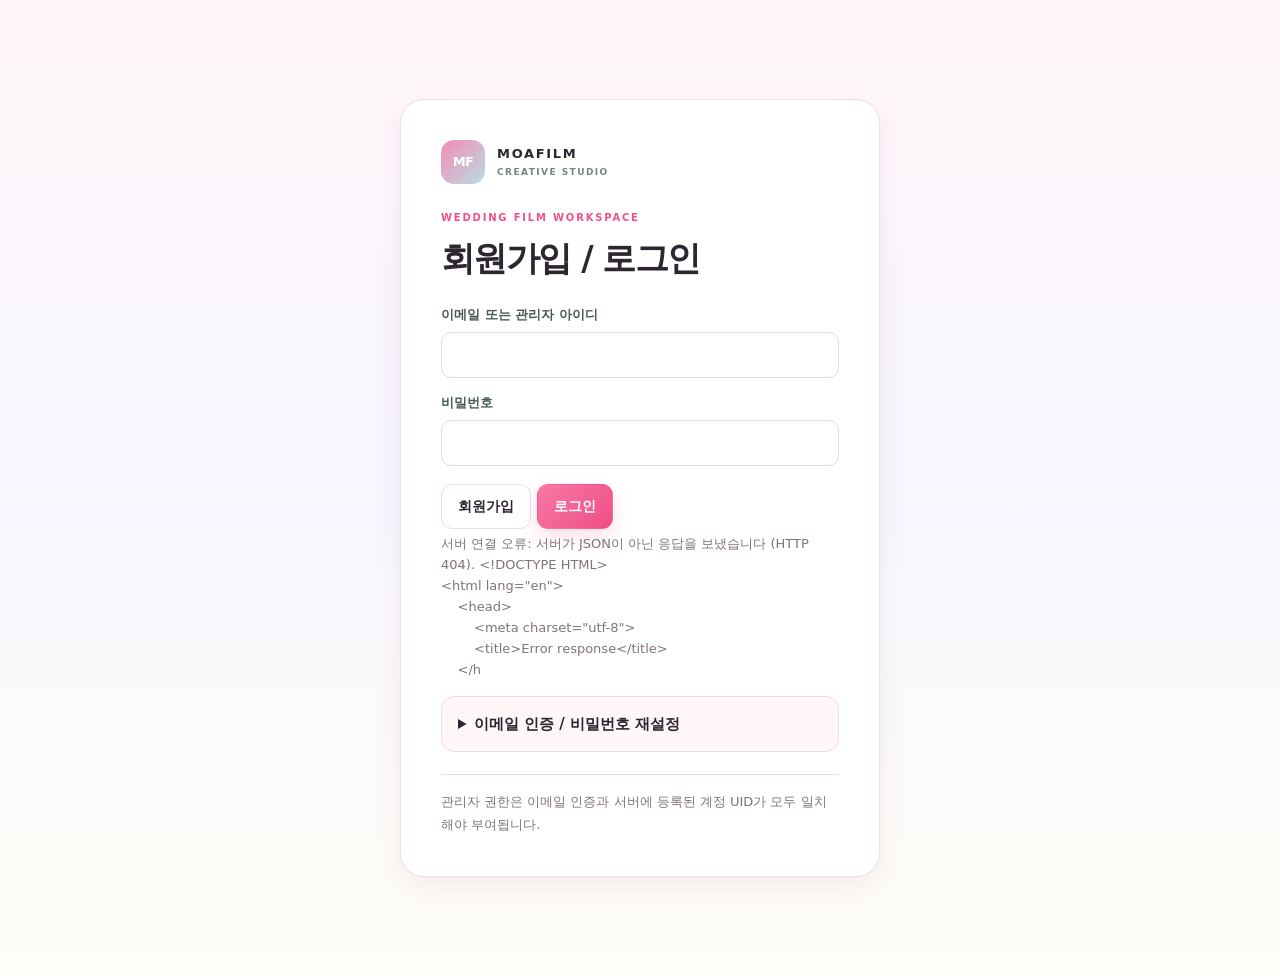
==== commit dcfb67ad: "Improve MoaFilm customer flow and editor UX Add server-role-based workspace selection, a template-ca" ====
--- a/moafilm-admin-login-update/site/index.html
+++ b/moafilm-admin-login-update/site/index.html
@@ -63,7 +63,7 @@
 #customerStyleSelect{width:100%;padding:10px;border:1px solid #d9dce3;border-radius:10px;background:#fff}#customerRenderProgress{width:100%;height:14px;margin:8px 0}#customerRenderDownload{display:inline-block;margin-top:10px;padding:10px 14px;border-radius:10px;background:#24483f;color:#fff;text-decoration:none;font-weight:700}
 </style><style id="moafilm-responsive-refresh">
 /* MoaFilm responsive redesign: calm editorial palette, clear hierarchy, mobile-first controls */
-:root{color-scheme:light;--ink:#202923;--muted:#68746d;--line:#e2e8e3;--surface:#fff;--soft:#f5f8f5;--accent:#3c6853;--accent-strong:#28513e;--accent-soft:#eaf1ec;--teal:#4c7965;--gold:#b88e58;--radius:18px;--shadow:0 8px 24px rgba(32,47,38,.055)}
+:root{color-scheme:light;--ink:#2d2630;--muted:#80737d;--line:#f0dce4;--surface:#fff;--soft:#fff6f8;--accent:#f1518b;--accent-strong:#d93470;--accent-soft:#ffe7f0;--teal:#8fc9d4;--gold:#e6b8c8;--radius:20px;--shadow:0 10px 28px rgba(100,52,73,.08)}
 html{min-height:100%;overflow-x:hidden;background:#f2f5f2}
 body{max-width:1360px;padding:clamp(16px,3vw,40px);font-family:Inter,ui-sans-serif,system-ui,-apple-system,BlinkMacSystemFont,"Segoe UI","Apple SD Gothic Neo","Malgun Gothic",sans-serif;color:var(--ink);font-size:15px;line-height:1.62;-webkit-font-smoothing:antialiased}
 body:before{display:none}
@@ -185,9 +185,16 @@
  #timeline button{flex-basis:70px;min-width:70px}
 }
 @media(prefers-reduced-motion:reduce){*,*:before,*:after{scroll-behavior:auto!important;transition:none!important;animation:none!important}}
-</style><section id="customerPortal" hidden><div class="brand-lockup"><span class="brand-icon">MF</span><span class="brand-name">MOAFILM<small>PRIVATE PHOTO SPACE</small></span></div><p class="eyebrow">CUSTOMER UPLOAD</p><h1 id="customerPortalTitle">사진과 문구를 올려주세요</h1><p id="customerPortalIntro" class="muted">사진과 문구는 비공개로 저장됩니다. 스타일을 고른 뒤 공통 입력 항목을 채워 주세요.</p><label id="customerStyleField">영상 스타일 <select id="customerStyleSelect"></select></label><p id="customerStyleDescription" class="muted" aria-live="polite"></p><label>두 분이 함께 사용할 고객 공간 링크 <input id="customerSpaceLink" readonly></label><button onclick="copyCustomerSpaceLink()">고객 공간 링크 복사</button><p class="muted">두 분이 함께 입력하려면 위의 고객 공간 링크를 서로 공유해 주세요. 사진은 JPG, PNG, WebP 형식이며 한 장 12MB, 전체 100MB까지 올릴 수 있습니다.</p><div id="customerPortalFields"></div><button id="customerSubmitButton" class="primary" onclick="submitCustomerPortal()">입력 완료 · 영상 제작 시작</button><div id="customerRenderPanel" hidden><p id="customerRenderLabel" class="muted">영상 제작을 준비하고 있습니다.</p><progress id="customerRenderProgress" max="100" value="0" aria-label="영상 제작 진행률"></progress><a id="customerRenderDownload" hidden download="moafilm-wedding.mp4">완성 영상 다운로드</a><video id="customerRenderPreview" controls playsinline preload="metadata" hidden style="width:100%;margin-top:12px;border-radius:12px"></video></div><p id="customerPortalStatus" role="status" aria-live="polite"></p></section><section id="auth"><div class="brand-lockup"><span class="brand-icon">MF</span><span class="brand-name">MOAFILM<small>CREATIVE STUDIO</small></span></div><p class="eyebrow">WEDDING FILM WORKSPACE</p><h2 id="authTitle">회원가입 / 로그인</h2><label id="emailField">이메일 또는 관리자 아이디 <input id="email" type="text" autocomplete="username"></label><label id="passwordField">비밀번호 <input id="password" type="password" autocomplete="current-password"></label><a id="naverLoginButton" hidden href="/api/auth/naver"><span class="naver-mark" aria-hidden="true">N</span>네이버 아이디로 시작하기</a><button id="registerButton" onclick="authAction('register')">회원가입</button><button id="loginButton" class="primary" onclick="authAction('login')">로그인</button><button id="logoutButton" hidden onclick="authAction('logout')">로그아웃</button><p id="authStatus"></p><details id="authRecovery"><summary>이메일 인증 / 비밀번호 재설정</summary><p class="muted">Supabase 이메일 인증 설정을 사용합니다. 비밀번호 재설정은 이메일로 받은 링크에서 진행하세요.</p><button onclick="requestReset()">비밀번호 재설정 메일 요청</button><label>인증 또는 재설정 토큰 <input id="verifyToken" autocomplete="off" placeholder="필요한 경우 이메일로 받은 6자리 코드"></label><button onclick="verifyEmail()">이메일 인증 완료</button><label>새 비밀번호 (12자 이상) <input id="newPassword" type="password" autocomplete="new-password"></label><button onclick="resetPassword()">비밀번호 변경</button><p id="recoveryStatus" role="status"></p></details><details id="accountSettings" hidden><summary>내 계정 · 비밀번호 변경</summary><label>새 비밀번호 (12자 이상) <input id="changePassword" type="password" autocomplete="new-password"></label><button onclick="changeMyPassword()">새 비밀번호 저장</button><p id="changePasswordStatus" role="status"></p></details><p class="muted">관리자 권한은 이메일 인증과 서버에 등록된 계정 UID가 모두 일치해야 부여됩니다.</p></section><div id="workspace" hidden><div class="brand-lockup"><span class="brand-icon">MF</span><span class="brand-name">MOAFILM<small>CREATIVE STUDIO</small></span></div><p class="eyebrow">WEDDING FILM WORKSPACE</p><h1>두 사람의 이야기를, <span>한 편의 영상으로.</span></h1><p class="workspace-lede">캔바 배경을 템플릿으로 만들고, 사진과 문구를 더해 Full HD 웨딩 영상을 제작합니다.</p><div class="admin-only"><section><h2>① 캔바 배경 MP4 등록</h2><label>템플릿 이름 <input id="name" value="로맨틱 웨딩"></label><label>배경 MP4 <input id="bg" type="file" accept="video/mp4,.mp4"></label><button class="primary" onclick="upload()">새 템플릿 만들기</button><p class="muted">16:9, 1~180초, 25MB 이하. 배경에는 교체할 사진·이름을 넣지 마세요.</p><label>기존 템플릿 <select id="templates" onchange="switchTemplate()"></select></label></section><section class="admin-only" id="customerPortalAdmin"><h2>① 고객별 사진 업로드 공간</h2><p class="muted">영상 등록 후 고객 초대 링크가 자동 생성됩니다. 사진 입력 영역을 편집하고 템플릿을 저장한 뒤 링크를 전달해 주세요. 고객마다 별도의 비공개 공간이 생성됩니다.</p><label>고객 초대 링크 <input id="customerPortalLink" readonly placeholder="영상 등록 후 자동 생성"></label><button onclick="copyCustomerPortalLink()">초대 링크 복사</button><button onclick="loadCustomerUploadSpaces()">제출 현황 새로고침</button><button onclick="createCustomerPortalLink()">새 초대 링크 발급</button><p class="muted">새 링크는 이전 초대 링크로 새 공간을 만드는 것을 중지하지만, 이미 생성된 고객 공간은 유지됩니다.</p><p id="customerPortalAdminStatus" role="status"></p><h3>고객 사진 제출 현황</h3><div id="customerSpaceList" class="muted">아직 고객 공간이 없습니다.</div></section><section class="admin-only" id="markerWizard"><h2>② 사진 자리 자동 인식 · 초록색 가이드 영상</h2><p>캔바에서 사진 자리를 순수 초록색 <strong>#00FF00</strong> 사각형으로 채운 인식용 MP4를 별도로 내보내세요. 실제 배경 MP4와 길이·화면 크기가 같아야 합니다. 초록색 표시가 없는 실제 배경 MP4는 위에서 먼저 등록합니다.</p><label>인식용 MP4 <input id="markerVideo" type="file" accept="video/mp4,.mp4"></label><button class="primary" onclick="detectMarkers()">사진 자리 자동 인식</button><p id="markerStatus" role="status"></p><div style="padding:12px;background:#fff1f5;border-radius:12px;margin:10px 0"><strong>자동 템플릿 제작</strong><p>초록 #00FF00: 사진 · 자홍 #FF00FF: 이름 · 하늘 #00CFFF: 날짜. 캔바에서 같은 디자인을 가이드 표시 있음/없음으로 각각 내보내세요.</p><label><input id="autoApplyGuide" type="checkbox" checked> 인식 후 사진·글자 영역을 편집기에 바로 적용</label><p>인식 결과는 저장 전 수정할 수 있습니다. 가이드 MP4는 완성 영상에 사용되지 않습니다.</p></div><div class="admin-only" id="guideEditor" style="padding:14px;border:1px solid #ead2dc;border-radius:12px;margin:12px 0"><h3>선택한 사진·글자 영역의 고객 안내</h3><p>고객 업로드 화면에서만 보입니다. 완성 영상에는 합성되지 않습니다.</p><label>빠른 안내 선택 <select id="guidePreset" onchange="applyGuidePreset()"><option value="">직접 작성</option><option value="first">첫 만남</option><option value="dating">연애 시절</option><option value="wedding">웨딩 촬영</option><option value="four">인생네컷</option><option value="family">가족 사진</option><option value="groom">신랑 이름</option><option value="bride">신부 이름</option><option value="date">예식 날짜</option></select></label><label>제목 <input id="guideTitle" maxlength="120" oninput="updateGuideFields()"></label><label>설명 <textarea id="guideDescription" maxlength="600" oninput="updateGuideFields()"></textarea></label><label><input type="checkbox" id="guideRequired" checked onchange="updateGuideFields()"> 필수 입력</label><p id="guideEditStatus"></p></div><div id="markerResults"></div><button class="primary" id="markerApply" hidden onclick="applyDetectedMarkers()">검출된 사진 영역 적용 (기존 영역 유지)</button><p class="muted">결과를 확인한 뒤 적용하고, 최종적으로 아래의 '템플릿 저장'을 눌러야 합니다. 움직이는 영역은 위치 키프레임을 자동 생성합니다. 반드시 미리보기를 확인하세요.</p></section><section id="easyWizard"><h2>② 쉬운 템플릿 설정 · 3분 시작</h2><p class="muted">사진 개수와 구간만 입력하면 사진 영역을 자동 생성합니다. 기존 영역은 삭제하지 않고 추가됩니다.</p><div class="grid"><label>사진 개수 <input id="quickCount" type="number" min="1" max="60" value="10"></label><label>사진 시작 시간(초) <input id="quickStart" type="number" min="0" step="0.1" value="5"></label><label>사진 종료 시간(초) <input id="quickEnd" type="number" min="0" step="0.1" value="60"></label><label>사진 배치 <select id="quickLayout"><option value="center">중앙 큰 사진</option><option value="left">왼쪽 사진</option><option value="right">오른쪽 사진</option><option value="full">화면 가득</option></select></label></div><button class="primary" onclick="quickGenerate()">사진 자리 자동 만들기</button><button onclick="quickText()">신랑·신부 이름 자리 추가</button><p id="quickStatus" role="status"></p><p class="muted">영상을 확인하면서 필요한 영역만 드래그해 조절하고 저장하세요.</p></section><section><h2>② 사진·이름 영역 편집</h2><p class="muted">영상을 재생하거나 원하는 시간으로 이동한 뒤 영역을 추가하세요. 분홍색 영역은 드래그해 이동할 수 있습니다. 시간·크기·위치는 아래 입력칸에서 조절합니다.</p><div id="stage" class="stage"><video id="video" controls muted></video></div><div class="grid"><div><button onclick="add('photo')">+ 사진 영역</button><button onclick="add('text')">+ 이름·글자 영역</button><button onclick="removeLayer()">선택 영역 삭제</button><button onclick="duplicateLayer()">선택 영역 복제</button></div><div><label>영역 선택 <select id="layers" onchange="pick()"></select></label></div></div><div class="playhead-panel"><strong>선택 영역 빠른 설정</strong><div><button onclick="applyPreset('center')">가운데</button><button onclick="applyPreset('left')">왼쪽</button><button onclick="applyPreset('right')">오른쪽</button><button onclick="applyPreset('full')">화면 가득</button><button onclick="applyPreset('square')">정사각형</button></div><div><button onclick="setBoundary('start')">지금부터 표시</button><button onclick="setBoundary('end')">여기까지 표시</button><button onclick="undoEdit()">↶ 되돌리기</button></div><p class="muted">배치 버튼은 선택 영역의 크기·위치를 변경합니다. 되돌리기는 자동 생성과 빠른 배치에 적용됩니다.</p></div><div class="grid" id="fields"><label>식별자 <input id="key" oninput="change()"></label><label>시작(초) <input id="start" type="number" step=".1" oninput="change()"></label><label>종료(초) <input id="end" type="number" step=".1" oninput="change()"></label><label>왼쪽(%) <input id="x" type="number" oninput="change()"></label><label>위쪽(%) <input id="y" type="number" oninput="change()"></label><label>너비(%) <input id="w" type="number" oninput="change()"></label><label>높이(%) <input id="h" type="number" oninput="change()"></label></div><div class="grid"><label>선택한 장면 시작 위치로 이동 <button onclick="seekStart()">시작 시간으로 이동</button></label><label>현재 재생 위치를 시작 시간으로 <button onclick="setBoundary('start')">시작 지정</button></label><label>현재 재생 위치를 종료 시간으로 <button onclick="setBoundary('end')">종료 지정</button></label></div><div class="playhead-panel"><label>미리보기 시점 <strong id="playheadLabel">0.0초</strong></label><input id="playhead" type="range" min="0" max="100" step="0.1" value="0" oninput="seekPlayhead(this.value)"><button onclick="togglePlayback()" id="playButton">▶ 재생 / 일시정지</button><p class="muted">현재 시간에 표시되는 사진·글자 영역만 화면에 보입니다. 노란색 모서리를 드래그하면 크기를 바꿀 수 있습니다.</p></div><div id="timeline" style="display:flex;min-height:46px;background:#f5e9ee;border-radius:8px;overflow:hidden;margin:12px 0"></div><div class="playhead-panel"><strong>사진 이동 키프레임</strong><p class="muted">영상을 원하는 시점으로 이동 → 사진을 드래그하여 위치 조정 → 현재 위치를 키프레임으로 저장. 두 시점 사이에서 사진이 부드럽게 이동합니다. 현재는 위치 이동만 지원합니다.</p><button onclick="addKeyframe()">현재 시간·위치 저장</button><button onclick="clearKeyframes()">선택 영역 키프레임 삭제</button><div id="keyframeList" class="muted"></div></div><section id="editorAssistant" style="border:2px solid #e6b5c8;background:#fff9fb;padding:14px;margin-top:14px"><h3>③ 관리자 편집 도우미 · 최종 점검</h3><p class="muted">사진 영역을 선택해 해당 장면으로 이동하고, 잘못된 설정을 저장 전에 확인하세요.</p><div class="grid"><label>사진·글자 영역 빠른 이동 <select id="slotJump" onchange="jumpToSlot()"></select></label><label>시간 이동 간격 <select id="seekStep"><option value="0.1">0.1초</option><option value="0.5">0.5초</option><option value="1" selected>1초</option><option value="5">5초</option></select></label></div><button onclick="stepVideo(-1)">◀ 이전 시간</button><button onclick="stepVideo(1)">다음 시간 ▶</button><button onclick="copySelectedPosition()">선택 영역 위치 복사</button><button onclick="pasteSelectedPosition()">위치 붙여넣기</button><button onclick="exportTemplateSettings()">설정 JSON 백업</button><p class="muted">단축키: Alt+←/→ 시간 이동, Alt+S 저장. JSON 백업에는 배경 MP4가 포함되지 않습니다.</p><div id="editorChecks" role="status" aria-live="polite"></div><p id="editorDirty" class="muted"></p></section><button class="primary" onclick="save()">템플릿 저장</button><p id="saveStatus"></p></section><section><h2>②-1 여러 MP4 장면 연결</h2><p>장면 MP4를 순서대로 등록합니다. 전환은 컷 또는 0.5초 페이드입니다. 장면 길이의 합계에서 전환 중복 시간을 뺀 값이 최종 길이입니다. 사진·글자 표시 시간은 전체 영상 기준으로 지정합니다.</p><input id="sceneFiles" type="file" accept="video/mp4" multiple><button class="primary" onclick="addScenes()">장면 추가</button><label>전환 효과 <select id="sceneTransition" onchange="changeTransition()"><option value="cut">컷</option><option value="fade">0.5초 페이드</option></select></label><div id="sceneList"></div><p id="sceneStatus"></p></section><section><h2>③ 배경음악 설정</h2><p>별도 음원을 등록하지 않으면 캔바 MP4에 포함된 소리를 유지합니다. 별도 음원을 등록하면 해당 음악으로 교체합니다.</p><input id="music" type="file" accept="audio/*"><button onclick="uploadMusic()">음악 등록</button><span id="musicStatus"></span></section></div><section><h2>④ 고객용 사진 자동 배치 및 최종 영상</h2><p><button onclick="mockCheckout()">테스트 결제 (실제 청구 없음)</button> <span id="checkoutStatus">결제 전</span></p><p class="muted">사진을 한 번에 선택하면 사진 영역의 시작 시간 순서대로 자동 배치됩니다. 각 사진은 개별 교체할 수 있습니다.</p><label>사진 일괄 업로드 <input id="bulk" type="file" accept="image/*" multiple onchange="autofill()"></label><div id="fillStatus" class="muted"></div><div id="photoThumbnails" style="display:flex;flex-wrap:wrap;gap:10px;margin:10px 0"></div><div id="customer"></div><button class="primary" onclick="render()">Full HD 30fps MP4 만들기</button><progress id="progress" value="0" max="100"></progress><p id="status"></p><a id="download" class="primary" hidden download>완성 영상 다운로드</a><video id="result" controls style="width:100%;max-width:720px" hidden></video></section><script>
-let currentRole='guest',mockOrder=null;
-async function checkSession(){try{let r=await fetch('/api/me'),raw=await r.text(),u;try{u=JSON.parse(raw)}catch(e){throw Error('서버가 JSON이 아닌 응답을 보냈습니다 (HTTP '+r.status+'). '+raw.slice(0,120))}if(!r.ok)throw Error(u.error||'HTTP '+r.status);currentRole=u.role||'guest';const guest=currentRole==='guest',isNaver=u.provider==='naver';$('emailField').hidden=!guest;$('passwordField').hidden=!guest;$('naverLoginButton').hidden=!guest||!u.naver_login_enabled;$('registerButton').hidden=!guest;$('loginButton').hidden=!guest;$('logoutButton').hidden=guest;$('authTitle').textContent=guest?'회원가입 / 로그인':'내 계정';$('authRecovery').hidden=!guest;$('workspace').hidden=guest;$('accountSettings').hidden=guest||isNaver;$('authStatus').textContent=guest?'로그인 후 이용 가능합니다':(u.display_name||u.email||'네이버 회원')+' · '+(currentRole==='admin'?'관리자':'고객');document.querySelectorAll('.admin-only').forEach(e=>e.hidden=currentRole!=='admin');if(!guest)await refresh()}catch(e){currentRole='guest';$('emailField').hidden=false;$('passwordField').hidden=false;$('naverLoginButton').hidden=true;$('registerButton').hidden=false;$('loginButton').hidden=false;$('logoutButton').hidden=true;$('authTitle').textContent='회원가입 / 로그인';$('authRecovery').hidden=false;$('workspace').hidden=true;$('accountSettings').hidden=true;$('authStatus').textContent='서버 연결 오류: '+e.message}}
+</style><style id="moafilm-pastel-movie">html{background:linear-gradient(180deg,#fff7fa 0%,#f8f6ff 48%,#fffdf6 100%)}body{max-width:960px;padding:clamp(16px,3vw,36px)}section,#auth,#customerPortal{border-color:#f1dfe6;border-radius:24px;box-shadow:var(--shadow)}.brand-icon{background:linear-gradient(135deg,#f58bb2,#b9dce7);color:#fff}.primary,button.primary{background:linear-gradient(135deg,#f879a6,#ee4d86);border-color:transparent;color:#fff;box-shadow:0 8px 18px rgba(238,77,134,.18)}button.primary:hover,.primary:hover{background:linear-gradient(135deg,#ef6598,#dc3875)}.workspace-switcher{display:flex;align-items:center;justify-content:space-between;gap:16px;flex-wrap:wrap;padding:18px 20px;margin:18px 0;background:linear-gradient(135deg,#fff0f5,#f5f0ff 55%,#eff9fb);border:1px solid #f2dce6;border-radius:24px}.workspace-switcher h2{margin:2px 0}.workspace-switcher-actions,.movie-template-actions{display:flex;gap:10px;flex-wrap:wrap}.workspace-switcher button[aria-pressed="true"]{outline:3px solid #f7a2bf;outline-offset:2px}.customer-catalog{background:linear-gradient(180deg,#fff,#fff9fb)}.movie-template-grid{display:grid;grid-template-columns:repeat(auto-fit,minmax(min(100%,245px),1fr));gap:16px;margin-top:18px}.movie-template-card{overflow:hidden;padding:0;background:#fff;border:1px solid #f1dfe6;border-radius:22px;box-shadow:0 8px 22px rgba(100,52,73,.07)}.movie-template-cover{position:relative;isolation:isolate;display:flex;min-height:190px;flex-direction:column;justify-content:flex-end;gap:8px;overflow:hidden;padding:20px;color:#332a34;background:linear-gradient(135deg,#f9dce7,#eee6ff 56%,#dff2f5)}.movie-template-cover:before{content:"";position:absolute;z-index:-1;width:150px;height:150px;top:-42px;right:-24px;border-radius:50%;background:rgba(255,255,255,.58)}.movie-template-cover:after{content:"";position:absolute;z-index:-1;width:72px;height:72px;right:26px;bottom:20px;border:2px solid rgba(255,255,255,.7);border-radius:22px;transform:rotate(14deg)}.movie-template-cover[data-theme="1"]{background:linear-gradient(135deg,#fbe9c9,#f7dce9 56%,#f4edff)}.movie-template-cover[data-theme="2"]{background:linear-gradient(135deg,#dff2f5,#e6e3ff 55%,#ffe5ed)}.movie-template-cover[data-theme="3"]{background:linear-gradient(135deg,#f8e5d7,#fff2d2 56%,#f5e4ef)}.movie-template-cover .cover-kicker{font-size:11px;font-weight:800;letter-spacing:.12em}.movie-template-cover strong{font-size:21px;line-height:1.25;overflow-wrap:anywhere}.movie-template-meta{display:flex;gap:8px;flex-wrap:wrap;padding:14px 16px 10px;color:var(--muted);font-size:13px}.movie-template-meta span{padding:5px 9px;background:#fff5f8;border-radius:999px}.movie-template-actions{padding:0 16px 16px}.movie-template-actions button{flex:1}.sample-button{background:#28242b;color:#fff;border:1px solid #28242b}.customer-view-section{background:linear-gradient(180deg,#fff,#fff8fb)}.customer-batch-panel{margin:14px 0;padding:18px;background:linear-gradient(135deg,#fff6f9,#f7f4ff);border:1px dashed #ee9bb8;border-radius:20px}.customer-batch-panel h2{margin:3px 0 8px}.customer-field-card{background:linear-gradient(180deg,#fff,#fffafb);border-color:#f0dce4}.customer-upload-status{margin-bottom:0}.photo-batch-label{display:block;padding:14px;background:#fff;border:1px solid #f1dfe6;border-radius:16px}.pastel-dialog{width:min(780px,calc(100% - 24px));max-height:90vh;padding:18px;border:1px solid #f0dce4;border-radius:22px;box-shadow:0 24px 80px rgba(43,27,38,.24)}.pastel-dialog::backdrop{background:rgba(36,25,34,.58)}.pastel-dialog video{display:block;width:100%;max-height:70vh;margin:12px 0;border-radius:14px;background:#201e22}#customerRenderDownload{background:var(--accent-strong);color:#fff;border-radius:999px;padding:10px 16px}.customer-batch-progress{width:100%;margin:8px 0;accent-color:var(--accent)}@media(max-width:600px){.workspace-switcher{align-items:stretch}.workspace-switcher-actions button{flex:1}.movie-template-cover{min-height:160px}.movie-template-actions{flex-direction:column}.customer-batch-panel{padding:14px}}</style><section id="customerPortal" hidden><div class="brand-lockup"><span class="brand-icon">MF</span><span class="brand-name">MOAFILM<small>PRIVATE PHOTO SPACE</small></span></div><p class="eyebrow">CUSTOMER UPLOAD</p><h1 id="customerPortalTitle">사진과 문구를 올려주세요</h1><p id="customerPortalIntro" class="muted">사진과 문구는 비공개로 저장됩니다. 스타일을 고른 뒤 공통 입력 항목을 채워 주세요.</p><label id="customerStyleField">영상 스타일 <select id="customerStyleSelect"></select></label><p id="customerStyleDescription" class="muted" aria-live="polite"></p><label>두 분이 함께 사용할 고객 공간 링크 <input id="customerSpaceLink" readonly></label><button onclick="copyCustomerSpaceLink()">고객 공간 링크 복사</button><p class="muted">두 분이 함께 입력하려면 위의 고객 공간 링크를 서로 공유해 주세요. 사진은 JPG, PNG, WebP 형식이며 한 장 12MB, 전체 100MB까지 올릴 수 있습니다.</p><section id="customerBatchPanel" class="customer-batch-panel"><p class="eyebrow">PHOTO UPLOAD · STEP 1</p><h2>사진을 한 번에 골라 주세요</h2><p class="muted">파일명 숫자 순으로 영상의 사진 장면에 자동 배치됩니다. 필요한 사진 수만큼 한 번에 선택하고, 아래 영역에서 개별 교체할 수도 있습니다.</p><label>사진 여러 장 선택 <input id="customerPhotoBatchInput" type="file" accept="image/jpeg,image/png,image/webp,.jpg,.jpeg,.png,.webp" multiple></label><progress id="customerPhotoBatchProgress" class="customer-batch-progress" max="100" value="0"></progress><p id="customerPhotoBatchStatus" role="status" aria-live="polite">사진을 선택하면 자동 배치됩니다.</p></section><div id="customerPortalFields"></div><button id="customerSubmitButton" class="primary" onclick="submitCustomerPortal()">입력 완료 · 영상 제작 시작</button><div id="customerRenderPanel" hidden><p id="customerRenderLabel" class="muted">영상 제작을 준비하고 있습니다.</p><progress id="customerRenderProgress" max="100" value="0" aria-label="영상 제작 진행률"></progress><a id="customerRenderDownload" hidden download="moafilm-wedding.mp4">완성 영상 다운로드</a><video id="customerRenderPreview" controls playsinline preload="metadata" hidden style="width:100%;margin-top:12px;border-radius:12px"></video></div><p id="customerPortalStatus" role="status" aria-live="polite"></p></section><section id="auth"><div class="brand-lockup"><span class="brand-icon">MF</span><span class="brand-name">MOAFILM<small>CREATIVE STUDIO</small></span></div><p class="eyebrow">WEDDING FILM WORKSPACE</p><h2 id="authTitle">회원가입 / 로그인</h2><label id="emailField">이메일 또는 관리자 아이디 <input id="email" type="text" autocomplete="username"></label><label id="passwordField">비밀번호 <input id="password" type="password" autocomplete="current-password"></label><a id="naverLoginButton" hidden href="/api/auth/naver"><span class="naver-mark" aria-hidden="true">N</span>네이버 아이디로 시작하기</a><button id="registerButton" onclick="authAction('register')">회원가입</button><button id="loginButton" class="primary" onclick="authAction('login')">로그인</button><button id="logoutButton" hidden onclick="authAction('logout')">로그아웃</button><p id="authStatus"></p><details id="authRecovery"><summary>이메일 인증 / 비밀번호 재설정</summary><p class="muted">Supabase 이메일 인증 설정을 사용합니다. 비밀번호 재설정은 이메일로 받은 링크에서 진행하세요.</p><button onclick="requestReset()">비밀번호 재설정 메일 요청</button><label>인증 또는 재설정 토큰 <input id="verifyToken" autocomplete="off" placeholder="필요한 경우 이메일로 받은 6자리 코드"></label><button onclick="verifyEmail()">이메일 인증 완료</button><label>새 비밀번호 (12자 이상) <input id="newPassword" type="password" autocomplete="new-password"></label><button onclick="resetPassword()">비밀번호 변경</button><p id="recoveryStatus" role="status"></p></details><details id="accountSettings" hidden><summary>내 계정 · 비밀번호 변경</summary><label>새 비밀번호 (12자 이상) <input id="changePassword" type="password" autocomplete="new-password"></label><button onclick="changeMyPassword()">새 비밀번호 저장</button><p id="changePasswordStatus" role="status"></p></details><p id="adminAuthNote" class="muted">관리자 권한은 이메일 인증과 서버에 등록된 계정 UID가 모두 일치해야 부여됩니다.</p></section><div id="workspace" hidden><div class="brand-lockup"><span class="brand-icon">MF</span><span class="brand-name">MOAFILM<small>CREATIVE STUDIO</small></span></div><p class="eyebrow">WEDDING FILM WORKSPACE</p><h1>두 사람의 이야기를, <span>한 편의 영상으로.</span></h1><p class="workspace-lede">캔바 배경을 템플릿으로 만들고, 사진과 문구를 더해 Full HD 웨딩 영상을 제작합니다.</p><section id="workspaceSwitcher" class="workspace-switcher" hidden><div><p id="workspaceModePrompt" class="eyebrow">WORKSPACE</p><h2>작업 화면을 선택해 주세요</h2></div><div class="workspace-switcher-actions"><button id="adminWorkspaceButton" onclick="setWorkspaceMode('admin')" aria-pressed="false">관리자용 페이지</button><button id="customerWorkspaceButton" onclick="setWorkspaceMode('customer')" aria-pressed="false">고객용 페이지</button></div></section><section id="customerTemplateCatalog" class="customer-catalog" hidden><p class="eyebrow">TEMPLATE COLLECTION</p><h2>어떤 영상으로 만들까요?</h2><p class="muted">템플릿별 영상 길이와 필요한 사진 수를 확인하고, 샘플을 본 뒤 제작을 시작하세요.</p><div id="customerTemplateCards" class="movie-template-grid"></div></section><dialog id="customerSampleDialog" class="pastel-dialog"><div style="display:flex;align-items:center;justify-content:space-between;gap:12px"><h2 id="customerSampleTitle">템플릿 샘플</h2><button onclick="closeCustomerSample()">닫기</button></div><video id="customerSampleVideo" controls playsinline></video><p class="muted">이 영상은 템플릿 배경 미리보기입니다. 사진은 고객용 화면에서 별도로 넣습니다.</p></dialog><div class="admin-only"><section><h2>① 캔바 배경 MP4 등록</h2><label>템플릿 이름 <input id="name" value="로맨틱 웨딩"></label><label>배경 MP4 <input id="bg" type="file" accept="video/mp4,.mp4"></label><button class="primary" onclick="upload()">새 템플릿 만들기</button><p class="muted">16:9, 1~180초, 25MB 이하. 배경에는 교체할 사진·이름을 넣지 마세요.</p><label>기존 템플릿 <select id="templates" onchange="switchTemplate()"></select></label></section><section class="admin-only" id="customerPortalAdmin"><h2>① 고객별 사진 업로드 공간</h2><p class="muted">영상 등록 후 고객 초대 링크가 자동 생성됩니다. 사진 입력 영역을 편집하고 템플릿을 저장한 뒤 링크를 전달해 주세요. 고객마다 별도의 비공개 공간이 생성됩니다.</p><label>고객 초대 링크 <input id="customerPortalLink" readonly placeholder="영상 등록 후 자동 생성"></label><button onclick="copyCustomerPortalLink()">초대 링크 복사</button><button onclick="loadCustomerUploadSpaces()">제출 현황 새로고침</button><button onclick="createCustomerPortalLink()">새 초대 링크 발급</button><p class="muted">새 링크는 이전 초대 링크로 새 공간을 만드는 것을 중지하지만, 이미 생성된 고객 공간은 유지됩니다.</p><p id="customerPortalAdminStatus" role="status"></p><h3>고객 사진 제출 현황</h3><div id="customerSpaceList" class="muted">아직 고객 공간이 없습니다.</div></section><section class="admin-only" id="markerWizard"><h2>② 사진 자리 자동 인식 · 초록색 가이드 영상</h2><p>캔바 편집 파일 자체에서 사진을 자동으로 가져오지는 않습니다. 사진을 교체할 자리를 순수 초록색 <strong>#00FF00</strong> 사각형으로 표시한 인식용 MP4를 따로 내보내면 사진 영역을 자동으로 찾습니다. 실제 배경 MP4와 길이·화면 크기가 같아야 합니다. 영역을 저장한 뒤 사진 여러 장을 한 번에 선택하면 영상 시간 순서대로 자동 배치됩니다. 가이드 영상은 완성 영상에 들어가지 않습니다.</p><label>인식용 MP4 <input id="markerVideo" type="file" accept="video/mp4,.mp4"></label><button class="primary" onclick="detectMarkers()">사진 자리 자동 인식</button><p id="markerStatus" role="status"></p><div style="padding:12px;background:#fff1f5;border-radius:12px;margin:10px 0"><strong>자동 템플릿 제작</strong><p>초록 #00FF00: 사진 · 자홍 #FF00FF: 이름 · 하늘 #00CFFF: 날짜. 캔바에서 같은 디자인을 가이드 표시 있음/없음으로 각각 내보내세요.</p><label><input id="autoApplyGuide" type="checkbox" checked> 인식 후 사진·글자 영역을 편집기에 바로 적용</label><p>인식 결과는 저장 전 수정할 수 있습니다. 가이드 MP4는 완성 영상에 사용되지 않습니다.</p></div><div class="admin-only" id="guideEditor" style="padding:14px;border:1px solid #ead2dc;border-radius:12px;margin:12px 0"><h3>선택한 사진·글자 영역의 고객 안내</h3><p>고객 업로드 화면에서만 보입니다. 완성 영상에는 합성되지 않습니다.</p><label>빠른 안내 선택 <select id="guidePreset" onchange="applyGuidePreset()"><option value="">직접 작성</option><option value="first">첫 만남</option><option value="dating">연애 시절</option><option value="wedding">웨딩 촬영</option><option value="four">인생네컷</option><option value="family">가족 사진</option><option value="groom">신랑 이름</option><option value="bride">신부 이름</option><option value="date">예식 날짜</option></select></label><label>제목 <input id="guideTitle" maxlength="120" oninput="updateGuideFields()"></label><label>설명 <textarea id="guideDescription" maxlength="600" oninput="updateGuideFields()"></textarea></label><label><input type="checkbox" id="guideRequired" checked onchange="updateGuideFields()"> 필수 입력</label><p id="guideEditStatus"></p></div><div id="markerResults"></div><button class="primary" id="markerApply" hidden onclick="applyDetectedMarkers()">검출된 사진 영역 적용 (기존 영역 유지)</button><p class="muted">결과를 확인한 뒤 적용하고, 최종적으로 아래의 '템플릿 저장'을 눌러야 합니다. 움직이는 영역은 위치 키프레임을 자동 생성합니다. 반드시 미리보기를 확인하세요.</p></section><section id="easyWizard"><h2>② 쉬운 템플릿 설정 · 3분 시작</h2><p class="muted">사진 개수와 구간만 입력하면 사진 영역을 자동 생성합니다. 기존 영역은 삭제하지 않고 추가됩니다.</p><div class="grid"><label>사진 개수 <input id="quickCount" type="number" min="1" max="60" value="10"></label><label>사진 시작 시간(초) <input id="quickStart" type="number" min="0" step="0.1" value="5"></label><label>사진 종료 시간(초) <input id="quickEnd" type="number" min="0" step="0.1" value="60"></label><label>사진 배치 <select id="quickLayout"><option value="center">중앙 큰 사진</option><option value="left">왼쪽 사진</option><option value="right">오른쪽 사진</option><option value="full">화면 가득</option></select></label></div><button class="primary" onclick="quickGenerate()">사진 자리 자동 만들기</button><button onclick="quickText()">신랑·신부 이름 자리 추가</button><p id="quickStatus" role="status"></p><p class="muted">영상을 확인하면서 필요한 영역만 드래그해 조절하고 저장하세요.</p></section><section><h2>② 사진·이름 영역 편집</h2><p class="muted">영상을 재생하거나 원하는 시간으로 이동한 뒤 영역을 추가하세요. 분홍색 영역은 드래그해 이동할 수 있습니다. 시간·크기·위치는 아래 입력칸에서 조절합니다.</p><div id="stage" class="stage"><video id="video" controls muted></video></div><div class="grid"><div><button onclick="add('photo')">+ 사진 영역</button><button onclick="add('text')">+ 이름·글자 영역</button><button onclick="removeLayer()">선택 영역 삭제</button><button onclick="duplicateLayer()">선택 영역 복제</button></div><div><label>영역 선택 <select id="layers" onchange="pick()"></select></label></div></div><div class="playhead-panel"><strong>선택 영역 빠른 설정</strong><div><button onclick="applyPreset('center')">가운데</button><button onclick="applyPreset('left')">왼쪽</button><button onclick="applyPreset('right')">오른쪽</button><button onclick="applyPreset('full')">화면 가득</button><button onclick="applyPreset('square')">정사각형</button></div><div><button onclick="setBoundary('start')">지금부터 표시</button><button onclick="setBoundary('end')">여기까지 표시</button><button onclick="undoEdit()">↶ 되돌리기</button></div><p class="muted">배치 버튼은 선택 영역의 크기·위치를 변경합니다. 되돌리기는 자동 생성과 빠른 배치에 적용됩니다.</p></div><div class="grid" id="fields"><label>식별자 <input id="key" oninput="change(this)"></label><label>시작(초) <input id="start" type="number" step=".1" oninput="change(this)"></label><label>종료(초) <input id="end" type="number" step=".1" oninput="change(this)"></label><label>왼쪽(%) <input id="x" type="number" oninput="change(this)"></label><label>위쪽(%) <input id="y" type="number" oninput="change(this)"></label><label>너비(%) <input id="w" type="number" oninput="change(this)"></label><label>높이(%) <input id="h" type="number" oninput="change(this)"></label></div><div class="grid"><label>선택한 장면 시작 위치로 이동 <button onclick="seekStart()">시작 시간으로 이동</button></label><label>현재 재생 위치를 시작 시간으로 <button onclick="setBoundary('start')">시작 지정</button></label><label>현재 재생 위치를 종료 시간으로 <button onclick="setBoundary('end')">종료 지정</button></label></div><div class="playhead-panel"><label>미리보기 시점 <strong id="playheadLabel">0.0초</strong></label><input id="playhead" type="range" min="0" max="100" step="0.1" value="0" oninput="seekPlayhead(this.value)"><button onclick="togglePlayback()" id="playButton">▶ 재생 / 일시정지</button><p class="muted">현재 시간에 표시되는 사진·글자 영역만 화면에 보입니다. 노란색 모서리를 드래그하면 크기를 바꿀 수 있습니다.</p></div><div id="timeline" style="display:flex;min-height:46px;background:#f5e9ee;border-radius:8px;overflow:hidden;margin:12px 0"></div><div class="playhead-panel"><strong>사진 이동 키프레임</strong><p class="muted">영상을 원하는 시점으로 이동 → 사진을 드래그하여 위치 조정 → 현재 위치를 키프레임으로 저장. 두 시점 사이에서 사진이 부드럽게 이동합니다. 현재는 위치 이동만 지원합니다.</p><button onclick="addKeyframe()">현재 시간·위치 저장</button><button onclick="clearKeyframes()">선택 영역 키프레임 삭제</button><div id="keyframeList" class="muted"></div></div><section id="editorAssistant" style="border:2px solid #e6b5c8;background:#fff9fb;padding:14px;margin-top:14px"><h3>③ 관리자 편집 도우미 · 최종 점검</h3><p class="muted">사진 영역을 선택해 해당 장면으로 이동하고, 잘못된 설정을 저장 전에 확인하세요.</p><div class="grid"><label>사진·글자 영역 빠른 이동 <select id="slotJump" onchange="jumpToSlot()"></select></label><label>시간 이동 간격 <select id="seekStep"><option value="0.1">0.1초</option><option value="0.5">0.5초</option><option value="1" selected>1초</option><option value="5">5초</option></select></label></div><button onclick="stepVideo(-1)">◀ 이전 시간</button><button onclick="stepVideo(1)">다음 시간 ▶</button><button onclick="copySelectedPosition()">선택 영역 위치 복사</button><button onclick="pasteSelectedPosition()">위치 붙여넣기</button><button onclick="exportTemplateSettings()">설정 JSON 백업</button><p class="muted">단축키: Alt+←/→ 시간 이동, Alt+S 저장. JSON 백업에는 배경 MP4가 포함되지 않습니다.</p><div id="editorChecks" role="status" aria-live="polite"></div><p id="editorDirty" class="muted"></p></section><button class="primary" onclick="save()">템플릿 저장</button><p id="saveStatus"></p></section><section><h2>②-1 여러 MP4 장면 연결</h2><p>장면 MP4를 순서대로 등록합니다. 전환은 컷 또는 0.5초 페이드입니다. 장면 길이의 합계에서 전환 중복 시간을 뺀 값이 최종 길이입니다. 사진·글자 표시 시간은 전체 영상 기준으로 지정합니다.</p><input id="sceneFiles" type="file" accept="video/mp4" multiple><button class="primary" onclick="addScenes()">장면 추가</button><label>전환 효과 <select id="sceneTransition" onchange="changeTransition()"><option value="cut">컷</option><option value="fade">0.5초 페이드</option></select></label><div id="sceneList"></div><p id="sceneStatus"></p></section><section><h2>③ 배경음악 설정</h2><p>별도 음원을 등록하지 않으면 캔바 MP4에 포함된 소리를 유지합니다. 별도 음원을 등록하면 해당 음악으로 교체합니다.</p><input id="music" type="file" accept="audio/*"><button onclick="uploadMusic()">음악 등록</button><span id="musicStatus"></span></section></div><section id="customerRenderWorkspace" class="customer-view-section" hidden><button id="customerBackToCatalog" onclick="showCustomerTemplateCatalog()">← 다른 영상 고르기</button><p class="eyebrow">PHOTO UPLOAD · STEP 2</p><h2 id="customerRenderTitle">사진과 문구를 넣어 주세요</h2><p id="customerPhotoInfo" class="muted"></p><p class="muted">사진을 한 번에 선택하면 사진 영역의 시작 시간 순서대로 자동 배치됩니다. 파일명 숫자 순으로 정리해 선택하면 더 편하고, 각 영역에서 사진을 개별 교체할 수 있습니다.</p><label class="photo-batch-label">사진 여러 장 한 번에 올리기 <input id="bulk" type="file" accept="image/*" multiple onchange="autofill()"></label><progress id="photoAssignmentProgress" class="customer-batch-progress" max="100" value="0"></progress><div id="fillStatus" class="muted"></div><div id="photoThumbnails" style="display:flex;flex-wrap:wrap;gap:10px;margin:10px 0"></div><div id="customer"></div><button class="primary" onclick="render()">Full HD 30fps MP4 만들기</button><progress id="progress" value="0" max="100"></progress><p id="status"></p><a id="download" class="primary" hidden download>완성 영상 다운로드</a><video id="result" controls style="width:100%;max-width:720px" hidden></video></section><script>
+let currentRole='guest',mockOrder=null,currentWorkspaceMode='chooser',customerSelectedTemplateId='';
+function setWorkspaceMode(mode){if(mode==='admin'&&currentRole!=='admin')return;if(!['admin','customer','chooser'].includes(mode))return;currentWorkspaceMode=mode;const isAdmin=currentRole==='admin';if(isAdmin&&mode==='admin')customerSelectedTemplateId='';const choosing=isAdmin&&mode==='chooser';document.querySelectorAll('#workspace .admin-only').forEach(e=>e.hidden=!(isAdmin&&mode==='admin'));$('workspaceSwitcher').hidden=!isAdmin;$('workspaceModePrompt').hidden=!choosing;$('customerTemplateCatalog').hidden=choosing||mode!=='customer'||!!customerSelectedTemplateId;$('customerRenderWorkspace').hidden=choosing||mode!=='customer'||!customerSelectedTemplateId;$('adminWorkspaceButton').setAttribute('aria-pressed',String(mode==='admin'));$('customerWorkspaceButton').setAttribute('aria-pressed',String(mode==='customer'))}
+function formatMovieDuration(seconds){const s=Math.max(0,Math.round(Number(seconds)||0));return Math.floor(s/60)+'분 '+String(s%60).padStart(2,'0')+'초'}
+function renderCustomerTemplateCatalog(){const root=$('customerTemplateCards');if(!root)return;root.replaceChildren();if(!all.length){root.textContent='현재 선택할 수 있는 템플릿이 없습니다.';return}all.forEach((template,index)=>{const card=document.createElement('article');card.className='movie-template-card';const cover=document.createElement('div');cover.className='movie-template-cover';cover.dataset.theme=String(index%4);const kicker=document.createElement('span');kicker.className='cover-kicker';kicker.textContent='MOAFILM · WEDDING FILM';const title=document.createElement('strong');title.textContent=template.name||'웨딩 영상';cover.append(kicker,title);const meta=document.createElement('div');meta.className='movie-template-meta';const photos=(template.slots||[]).filter(slot=>slot.type==='photo').length;for(const label of [formatMovieDuration(template.duration),'사진 '+photos+'장']){const badge=document.createElement('span');badge.textContent=label;meta.append(badge)}const actions=document.createElement('div');actions.className='movie-template-actions';const sample=document.createElement('button');sample.className='sample-button';sample.textContent='샘플 확인';sample.onclick=()=>showCustomerSample(template.id,template.name);const make=document.createElement('button');make.className='primary';make.textContent='제작하기';make.onclick=()=>chooseCustomerTemplate(template.id);actions.append(sample,make);card.append(cover,meta,actions);root.append(card)})}
+function showCustomerSample(id,name){const dialog=$('customerSampleDialog'),video=$('customerSampleVideo');$('customerSampleTitle').textContent=(name||'템플릿')+' · 샘플';video.src='/backgrounds/'+encodeURIComponent(id)+'.mp4';if(typeof dialog.showModal==='function')dialog.showModal();else dialog.setAttribute('open','')}
+function closeCustomerSample(){const dialog=$('customerSampleDialog'),video=$('customerSampleVideo');video.pause();video.removeAttribute('src');video.load();if(dialog.open)dialog.close();else dialog.removeAttribute('open')}
+function chooseCustomerTemplate(id){if(currentRole==='guest')return;const chosen=all.find(item=>String(item.id)===String(id));if(!chosen)return;const hasPhotos=Object.keys(customerFiles||{}).length>0,hasText=[...document.querySelectorAll('#customer input[data-type="text"]')].some(input=>input.value.trim()),dirty=!!(t&&lastSavedTemplateSignature&&templateSignature()!==lastSavedTemplateSignature);if((hasPhotos||hasText||dirty)&&(!t||String(t.id)!==String(id)||dirty)&&!confirm('선택한 사진·문구 또는 템플릿 편집 내용이 있습니다. 다른 템플릿을 열면 초기화됩니다. 계속할까요?'))return;if(t&&String(t.id)===String(id)&&!dirty){customerSelectedTemplateId=String(id);$('customerRenderTitle').textContent=chosen.name+' · 사진과 문구 입력';$('customerPhotoInfo').textContent='필요한 사진 '+(chosen.slots||[]).filter(slot=>slot.type==='photo').length+'장 · 영상 길이 '+formatMovieDuration(chosen.duration);setWorkspaceMode('customer');return}$('templates').value=chosen.id;load();customerSelectedTemplateId=String(id);$('customerRenderTitle').textContent=chosen.name+' · 사진과 문구 입력';$('customerPhotoInfo').textContent='필요한 사진 '+(chosen.slots||[]).filter(slot=>slot.type==='photo').length+'장 · 영상 길이 '+formatMovieDuration(chosen.duration);setWorkspaceMode('customer');$('customerRenderWorkspace').scrollIntoView({behavior:'smooth',block:'start'})}
+function showCustomerTemplateCatalog(){if(Object.keys(customerFiles||{}).length&&!confirm('현재 선택한 사진은 화면에 남아 있지만, 다른 템플릿을 선택하면 초기화됩니다. 템플릿 목록으로 돌아갈까요?'))return;customerSelectedTemplateId='';setWorkspaceMode('customer')}
+async function checkSession(){try{let r=await fetch('/api/me'),raw=await r.text(),u;try{u=JSON.parse(raw)}catch(e){throw Error('서버가 JSON이 아닌 응답을 보냈습니다 (HTTP '+r.status+'). '+raw.slice(0,120))}if(!r.ok)throw Error(u.error||'HTTP '+r.status);currentRole=u.role||'guest';const guest=currentRole==='guest',isNaver=u.provider==='naver';$('emailField').hidden=!guest;$('passwordField').hidden=!guest;$('naverLoginButton').hidden=!guest||!u.naver_login_enabled;$('registerButton').hidden=!guest;$('loginButton').hidden=!guest;$('logoutButton').hidden=guest;$('authTitle').textContent=guest?'회원가입 / 로그인':'내 계정';$('authRecovery').hidden=!guest;$('adminAuthNote').hidden=!guest&&currentRole!=='admin';$('workspace').hidden=guest;$('accountSettings').hidden=guest||isNaver;$('authStatus').textContent=guest?'로그인 후 이용 가능합니다':(u.display_name||u.email||'네이버 회원')+' · '+(currentRole==='admin'?'관리자':'고객');if(!guest){setWorkspaceMode('chooser');await refresh();setWorkspaceMode(currentRole==='admin'?'chooser':'customer')}else setWorkspaceMode('chooser')}catch(e){currentRole='guest';$('emailField').hidden=false;$('passwordField').hidden=false;$('naverLoginButton').hidden=true;$('registerButton').hidden=false;$('loginButton').hidden=false;$('logoutButton').hidden=true;$('authTitle').textContent='회원가입 / 로그인';$('authRecovery').hidden=false;$('adminAuthNote').hidden=false;$('workspace').hidden=true;$('accountSettings').hidden=true;$('workspaceSwitcher').hidden=true;$('customerTemplateCatalog').hidden=true;$('customerRenderWorkspace').hidden=true;$('authStatus').textContent='서버 연결 오류: '+e.message}}
 async function changeMyPassword(){try{let j=await api('/api/password/change',{new_password:$('changePassword').value});$('changePasswordStatus').textContent=j.message;$('changePassword').value=''}catch(e){$('changePasswordStatus').textContent=e.message}}
 let authCallbackAccessToken='',authCallbackTokenHash='',authCallbackOtp='';
 function clearAuthCallback(){authCallbackAccessToken='';authCallbackTokenHash='';authCallbackOtp=''}
@@ -211,7 +218,7 @@
   return j;
 }
 async function customerPortalApi(path,body){let response;try{response=await fetch(path,{method:'POST',headers:{'Content-Type':'application/json'},body:JSON.stringify(body)})}catch(e){throw Error('서버 연결 실패: '+e.message)}const raw=await response.text();let data;try{data=raw?JSON.parse(raw):{}}catch(e){throw Error('서버 응답 형식 오류 (HTTP '+response.status+')')}if(!response.ok)throw Error(data.error||'요청 실패 (HTTP '+response.status+')');return data}
-async function uploadMusic(){try{if(!t)throw Error('템플릿을 선택하세요');const f=$('music').files[0];if(!f)throw Error('음원을 선택하세요');await api('/api/music',{template_id:t.id,audio:await read(f)});$('musicStatus').textContent='음원 등록 완료'}catch(e){$('musicStatus').textContent=e.message}}async function refresh(){all=await (await fetch('/api/templates')).json();$('templates').innerHTML=all.map(z=>`<option value="${z.id}">${z.name}</option>`).join('');if(all.length)load()}function load(){mockOrder=null;t=structuredClone(all.find(z=>z.id===$('templates').value));if(!t)return;document.querySelectorAll('#customer input[data-type="text"]').forEach(e=>e.value='');$('video').src='/backgrounds/'+t.id+'.mp4';selected=-1;easyUndo=[];clearPhotoUrls();customerFiles={};$('bulk').value='';draw();customer();drawScenes();syncPlayhead();if(currentRole==='admin')loadCustomerUploadSpaces()}
+async function uploadMusic(){try{if(!t)throw Error('템플릿을 선택하세요');const f=$('music').files[0];if(!f)throw Error('음원을 선택하세요');await api('/api/music',{template_id:t.id,audio:await read(f)});$('musicStatus').textContent='음원 등록 완료'}catch(e){$('musicStatus').textContent=e.message}}async function refresh(){all=await (await fetch('/api/templates')).json();$('templates').innerHTML=all.map(z=>`<option value="${z.id}">${z.name}</option>`).join('');if(all.length)load();renderCustomerTemplateCatalog()}function load(){mockOrder=null;t=structuredClone(all.find(z=>z.id===$('templates').value));if(!t)return;document.querySelectorAll('#customer input[data-type="text"]').forEach(e=>e.value='');$('video').src='/backgrounds/'+t.id+'.mp4';selected=-1;easyUndo=[];clearPhotoUrls();customerFiles={};$('bulk').value='';draw();customer();drawScenes();syncPlayhead();if(currentRole==='admin')loadCustomerUploadSpaces()}
 function switchTemplate(){const dirty=!!(t&&lastSavedTemplateSignature&&templateSignature()!==lastSavedTemplateSignature),hasPhotos=Object.keys(customerFiles||{}).length>0,hasText=[...document.querySelectorAll('#customer input[data-type="text"]')].some(e=>e.value.trim());if((dirty||hasPhotos||hasText)&&!confirm('저장하지 않은 편집, 입력 문구 또는 선택한 사진이 있습니다. 템플릿을 바꾸면 사라집니다. 계속할까요?')){$('templates').value=t?.id||'';return}load()}async function upload(){const status=$('saveStatus');try{let f=$('bg').files[0];if(!f)throw Error('MP4 파일을 선택하세요');if(f.size>25_000_000)throw Error('MP4 파일 크기는 25MB 이하여야 합니다. 현재 '+(f.size/1e6).toFixed(1)+'MB');if(f.size===0)throw Error('빈 MP4 파일입니다');status.textContent='MP4를 업로드하고 분석하는 중입니다. 완료될 때까지 기다려 주세요.';let response=await fetch('/api/template/upload',{method:'POST',headers:{'Content-Type':'video/mp4','X-Moafilm-Template-Name':encodeURIComponent($('name').value.trim())},body:f});
 let raw=await response.text(),z;
 try{z=JSON.parse(raw)}catch(e){throw Error('영상 서버 응답 형식 오류 (HTTP '+response.status+'): '+raw.slice(0,150))}
@@ -238,14 +245,14 @@
 function interpolated(s,time){const draft=dragPositions.get(s);if(draft&&Math.abs(draft.time-time)<.06)return {x:draft.x,y:draft.y};let pts=[{time:s.start,x:s.x,y:s.y},...(s.keyframes||[])].sort((a,b)=>a.time-b.time);if(!pts.length)return s;let before=pts[0],after=pts[pts.length-1];for(let i=0;i<pts.length-1;i++)if(time>=pts[i].time&&time<=pts[i+1].time){before=pts[i];after=pts[i+1];break}if(time<pts[0].time)return pts[0];if(time>pts[pts.length-1].time)return pts[pts.length-1];let f=after.time===before.time?0:(time-before.time)/(after.time-before.time);return {x:before.x+(after.x-before.x)*f,y:before.y+(after.y-before.y)*f}}
 function addKeyframe(){if(selected<0)return;let s=t.slots[selected],time=Math.round($('video').currentTime*10)/10;if(time<s.start||time>s.end)return alert('영역 표시 시간 안에서만 저장할 수 있습니다');let draft=dragPositions.get(s),pos=draft&&Math.abs(draft.time-time)<.11?draft:interpolated(s,time);if(time<=s.start+.05){s.x=pos.x;s.y=pos.y}else{s.keyframes=(s.keyframes||[]).filter(k=>Math.abs(k.time-time)>.05);s.keyframes.push({time,x:pos.x,y:pos.y});s.keyframes.sort((a,b)=>a.time-b.time)}dragPositions.delete(s);draw()}
 function clearKeyframes(){if(selected<0)return;const s=t.slots[selected];s.keyframes=[];dragPositions.delete(s);draw()}
-function draw(){if(!t)return;drawTimeline();document.querySelectorAll('.layer').forEach(e=>e.remove());$('layers').innerHTML=t.slots.map((s,i)=>`<option value="${i}">${s.type==='photo'?'사진':'글자'} ${s.key}</option>`).join('');t.slots.forEach((s,i)=>{let d=document.createElement('div');d.className='layer'+(selected===i?' active':'');d.dataset.index=i;let pos=interpolated(s,$('video').currentTime||0);d.style.cssText=`left:${pos.x*100}%;top:${pos.y*100}%;width:${s.w*100}%;height:${s.h*100}%`;if(s.type==='photo'&&photoUrls[s.key]){let img=document.createElement('img');img.className='slot-preview';img.src=photoUrls[s.key];d.append(img)}else{let label=document.createElement('span');label.textContent=s.key;d.append(label)}if(selected===i){let handle=document.createElement('div');handle.className='resize-handle';handle.title='드래그하여 사진 영역 크기 변경';handle.onpointerdown=e=>{e.stopPropagation();e.preventDefault();handle.setPointerCapture(e.pointerId);const sx=e.clientX,sy=e.clientY,ow=s.w,oh=s.h;handle.onpointermove=q=>{if(!handle.hasPointerCapture(q.pointerId))return;s.w=Math.max(.03,Math.min(1-s.x,ow+(q.clientX-sx)/$('stage').clientWidth));s.h=Math.max(.03,Math.min(1-s.y,oh+(q.clientY-sy)/$('stage').clientHeight));d.style.width=s.w*100+'%';d.style.height=s.h*100+'%';fields()};handle.onpointerup=()=>{handle.onpointermove=null;draw()}};d.append(handle)}d.onclick=()=>{if(selected!==i){selected=i;draw()}};d.onpointerdown=e=>{if(e.target!==d&&e.target.tagName!=='SPAN'&&e.target.tagName!=='IMG')return;selected=i;d.setPointerCapture(e.pointerId);const time=$('video').currentTime||0,origin=interpolated(s,time);let sx=e.clientX,sy=e.clientY,ox=origin.x,oy=origin.y;d.onpointermove=q=>{if(!d.hasPointerCapture(q.pointerId))return;let x=Math.max(0,Math.min(1-s.w,ox+(q.clientX-sx)/$('stage').clientWidth)),y=Math.max(0,Math.min(1-s.h,oy+(q.clientY-sy)/$('stage').clientHeight));dragPositions.set(s,{time,x,y});d.style.left=x*100+'%';d.style.top=y*100+'%';fields()};d.onpointerup=()=>{d.onpointermove=null;const draft=dragPositions.get(s);if(draft){if(draft.time<=s.start+.05){s.x=draft.x;s.y=draft.y}else{const kfs=s.keyframes||[],existing=kfs.find(k=>Math.abs(k.time-draft.time)<.06);if(existing){existing.x=draft.x;existing.y=draft.y}else{kfs.push({time:draft.time,x:draft.x,y:draft.y});kfs.sort((a,b)=>a.time-b.time);s.keyframes=kfs}}dragPositions.delete(s)}draw()}};$('stage').appendChild(d)});fields();syncPlayhead();$('keyframeList').textContent=selected>=0?(t.slots[selected].keyframes||[]).map(k=>`${k.time}초 (${Math.round(k.x*100)}%, ${Math.round(k.y*100)}%)`).join(' → ')||'키프레임 없음':'영역을 선택하세요'}
+function draw(){if(!t)return;drawTimeline();document.querySelectorAll('.layer').forEach(e=>e.remove());$('layers').innerHTML=t.slots.map((s,i)=>`<option value="${i}">${s.type==='photo'?'사진':'글자'} ${s.key}</option>`).join('');t.slots.forEach((s,i)=>{let d=document.createElement('div');d.className='layer'+(selected===i?' active':'');d.dataset.index=i;let pos=interpolated(s,$('video').currentTime||0);d.style.cssText=`left:${pos.x*100}%;top:${pos.y*100}%;width:${s.w*100}%;height:${s.h*100}%`;if(s.type==='photo'&&photoUrls[s.key]){let img=document.createElement('img');img.className='slot-preview';img.src=photoUrls[s.key];d.append(img)}else{let label=document.createElement('span');label.textContent=s.key;d.append(label)}if(selected===i){let handle=document.createElement('div');handle.className='resize-handle';handle.title='드래그하여 사진 영역 크기 변경';handle.onpointerdown=e=>{e.stopPropagation();e.preventDefault();handle.setPointerCapture(e.pointerId);const sx=e.clientX,sy=e.clientY,ow=s.w,oh=s.h;handle.onpointermove=q=>{if(!handle.hasPointerCapture(q.pointerId))return;const points=[{x:s.x,y:s.y},...(s.keyframes||[])],maxW=Math.max(.03,Math.min(...points.map(p=>1-(Number(p.x)||0)))),maxH=Math.max(.03,Math.min(...points.map(p=>1-(Number(p.y)||0))));s.w=Math.max(.03,Math.min(maxW,ow+(q.clientX-sx)/$('stage').clientWidth));s.h=Math.max(.03,Math.min(maxH,oh+(q.clientY-sy)/$('stage').clientHeight));clampSlotGeometry(s);d.style.width=s.w*100+'%';d.style.height=s.h*100+'%';fields()};handle.onpointerup=()=>{handle.onpointermove=null;draw()}};d.append(handle)}d.onclick=()=>{if(selected!==i){selected=i;draw()}};d.onpointerdown=e=>{if(e.target!==d&&e.target.tagName!=='SPAN'&&e.target.tagName!=='IMG')return;selected=i;d.setPointerCapture(e.pointerId);const time=$('video').currentTime||0,origin=interpolated(s,time);let sx=e.clientX,sy=e.clientY,ox=origin.x,oy=origin.y;d.onpointermove=q=>{if(!d.hasPointerCapture(q.pointerId))return;let x=Math.max(0,Math.min(1-s.w,ox+(q.clientX-sx)/$('stage').clientWidth)),y=Math.max(0,Math.min(1-s.h,oy+(q.clientY-sy)/$('stage').clientHeight));dragPositions.set(s,{time,x,y});d.style.left=x*100+'%';d.style.top=y*100+'%';fields()};d.onpointerup=()=>{d.onpointermove=null;const draft=dragPositions.get(s);if(draft){if(draft.time<=s.start+.05){s.x=draft.x;s.y=draft.y}else{const kfs=s.keyframes||[],existing=kfs.find(k=>Math.abs(k.time-draft.time)<.06);if(existing){existing.x=draft.x;existing.y=draft.y}else{kfs.push({time:draft.time,x:draft.x,y:draft.y});kfs.sort((a,b)=>a.time-b.time);s.keyframes=kfs}}dragPositions.delete(s)}draw()}};$('stage').appendChild(d)});fields();syncPlayhead();$('keyframeList').textContent=selected>=0?(t.slots[selected].keyframes||[]).map(k=>`${k.time}초 (${Math.round(k.x*100)}%, ${Math.round(k.y*100)}%)`).join(' → ')||'키프레임 없음':'영역을 선택하세요'}
 function photoSlots(){return t.slots.filter(s=>s.type==='photo').sort((a,b)=>a.start-b.start||a.key.localeCompare(b.key))}
 function drawTimeline(){if(!t)return;let a=$('timeline');if(!a)return;a.innerHTML='';for(const s of [...t.slots].sort((a,b)=>a.start-b.start)){let b=document.createElement('button');b.style.cssText=`margin:3px;flex:${Math.max(1,s.end-s.start)};min-width:48px;font-size:11px;padding:4px;background:${s.type==='photo'?'#a94d72':'#78659a'}`;b.textContent=`${s.key} ${s.start}~${s.end}초`;b.onclick=()=>{selected=t.slots.indexOf(s);$('video').currentTime=s.start;draw()};a.appendChild(b)}}
 function seekStart(){if(selected>=0)$('video').currentTime=t.slots[selected].start}
 function setBoundary(k){if(selected<0)return;let s=t.slots[selected],v=Math.round($('video').currentTime*10)/10;if(k==='start'&&v<s.end)s.start=v;else if(k==='end'&&v>s.start)s.end=Math.min(v,t.duration);draw()}
-async function autofill(){if(!t)return;const files=[...$('bulk').files],slots=photoSlots(),chosen=files.slice(0,slots.length);if(chosen.some(f=>f.size>12_000_000)){$('fillStatus').textContent='사진 한 장은 12MB 이하여야 합니다.';return}const total=chosen.reduce((n,f)=>n+f.size,0);if(total>24_000_000){$('fillStatus').textContent='사진 전체 용량은 24MB 이하여야 합니다. 사진을 줄여 다시 선택해 주세요.';return}for(const key of Object.keys(customerFiles)){if(photoUrls[key])URL.revokeObjectURL(photoUrls[key]);delete photoUrls[key]}customerFiles={};if(files.length>slots.length){$('fillStatus').textContent=`사진 영역은 ${slots.length}개입니다. 처음 ${slots.length}장만 배치합니다.`}else $('fillStatus').textContent=`${chosen.length}장 자동 배치 완료 / 필요한 사진 ${slots.length}장`;for(let i=0;i<chosen.length;i++)customerFiles[slots[i].key]=chosen[i];customer();draw()}
-function pick(){selected=+$('layers').value;draw()}function fields(){if(selected<0||!t.slots[selected])return;let s=t.slots[selected],pos=interpolated(s,$('video').currentTime||0);$('layers').value=selected;for(let k of ['key','start','end'])$(k).value=s[k];for(let k of ['x','y','w','h'])$(k).value=Math.round((k==='x'?pos.x:k==='y'?pos.y:s[k])*100)}function change(){if(selected<0)return;let s=t.slots[selected];s.key=$('key').value;for(let k of ['start','end'])s[k]=+$ (k).value;for(let k of ['x','y','w','h'])s[k]=+$ (k).value/100;draw();customer()}
-async function save(){try{await api('/api/template/update',{template:t});$('saveStatus').textContent='저장 완료';all=all.filter(z=>z.id!==t.id).concat([structuredClone(t)]);$('templates').value=t.id;draw();customer()}catch(e){$('saveStatus').textContent=e.message}}function customer(){if(!t)return;const ordered=[...photoSlots(),...t.slots.filter(s=>s.type==='text')];let old={};for(const e of $('customer').querySelectorAll('input[data-type="text"]'))old[e.dataset.key]=e.value;$('customer').innerHTML='';for(const s of ordered){const label=document.createElement('label');label.textContent=(s.guide_title||`${s.type==='photo'?'사진':'글자'} (${s.key}, ${s.start}~${s.end}초)`)+(s.required===false?' (선택)':' (필수)');if(s.guide_description){const guide=document.createElement('p');guide.className='muted';guide.textContent=s.guide_description;label.append(guide)}const inp=document.createElement('input');inp.dataset.key=s.key;inp.dataset.type=s.type;inp.type=s.type==='photo'?'file':'text';if(s.type==='photo'){inp.accept='image/*';inp.onchange=()=>{if(inp.files[0]){if(photoUrls[s.key]){URL.revokeObjectURL(photoUrls[s.key]);delete photoUrls[s.key]}customerFiles[s.key]=inp.files[0]}customer();draw()};const indicator=document.createElement('span');indicator.textContent=customerFiles[s.key]?' ✓ '+customerFiles[s.key].name:' · 사진 필요';label.append(inp,indicator)}else{inp.value=old[s.key]||'';label.append(inp)}$('customer').append(label)}refreshThumbnails()}
+async function autofill(){if(!t)return;const files=[...$('bulk').files].sort((a,b)=>a.name.localeCompare(b.name,'ko',{numeric:true,sensitivity:'base'})),slots=photoSlots(),chosen=files.slice(0,slots.length);if(chosen.some(f=>f.size>12_000_000)){$('fillStatus').textContent='사진 한 장은 12MB 이하여야 합니다.';return}const total=chosen.reduce((n,f)=>n+f.size,0);if(total>24_000_000){$('fillStatus').textContent='사진 전체 용량은 24MB 이하여야 합니다. 사진을 줄여 다시 선택해 주세요.';return}for(const key of Object.keys(customerFiles)){if(photoUrls[key])URL.revokeObjectURL(photoUrls[key]);delete photoUrls[key]}customerFiles={};if(files.length>slots.length){$('fillStatus').textContent=`사진 영역은 ${slots.length}개입니다. 파일명 순으로 처음 ${slots.length}장만 배치합니다.`}else $('fillStatus').textContent=`${chosen.length}/${slots.length}장 자동 배치 완료 · 파일명 숫자 순`;for(let i=0;i<chosen.length;i++)customerFiles[slots[i].key]=chosen[i];$('photoAssignmentProgress').value=slots.length?Math.round(chosen.length/slots.length*100):0;customer();draw()}
+function pick(){selected=+$('layers').value;draw()}function fields(){if(selected<0||!t.slots[selected])return;let s=t.slots[selected],pos=interpolated(s,$('video').currentTime||0);$('layers').value=selected;for(let k of ['key','start','end'])$(k).value=s[k];for(let k of ['x','y','w','h'])$(k).value=Math.round((k==='x'?pos.x:k==='y'?pos.y:s[k])*100)}function clampSlotGeometry(s){s.w=Math.max(.03,Math.min(.97,Number(s.w)||.03));s.h=Math.max(.03,Math.min(.97,Number(s.h)||.03));s.x=Math.max(0,Math.min(1-s.w,Number(s.x)||0));s.y=Math.max(0,Math.min(1-s.h,Number(s.y)||0));for(const keyframe of s.keyframes||[]){keyframe.x=Math.max(0,Math.min(1-s.w,Number(keyframe.x)||0));keyframe.y=Math.max(0,Math.min(1-s.h,Number(keyframe.y)||0))}}function change(field){if(selected<0||!t)return;let s=t.slots[selected],fieldId=field?.id||document.activeElement?.id,time=Number($('video').currentTime)||0;if(fieldId==='key')s.key=$('key').value;if(fieldId==='start')s.start=Number($('start').value);if(fieldId==='end')s.end=Number($('end').value);if(fieldId==='w'||fieldId==='h'){const w=Number($('w').value)/100,h=Number($('h').value)/100;if(Number.isFinite(w))s.w=w;if(Number.isFinite(h))s.h=h;clampSlotGeometry(s)}else if(fieldId==='x'||fieldId==='y'){const current=interpolated(s,time),input=Number($(fieldId).value)/100;if(Number.isFinite(input)){const x=fieldId==='x'?input:current.x,y=fieldId==='y'?input:current.y;if(time>s.start+.05&&time<s.end-.05){s.keyframes=s.keyframes||[];let keyframe=s.keyframes.find(item=>Math.abs(item.time-time)<.06);if(keyframe){keyframe.x=x;keyframe.y=y}else if(Math.abs(current.x-x)>.0001||Math.abs(current.y-y)>.0001){s.keyframes.push({time,x,y});s.keyframes.sort((a,b)=>a.time-b.time)}}else{s.x=x;s.y=y}clampSlotGeometry(s)} }draw();customer()}
+async function save(){try{await api('/api/template/update',{template:t});$('saveStatus').textContent='저장 완료';all=all.filter(z=>z.id!==t.id).concat([structuredClone(t)]);$('templates').value=t.id;draw();customer();renderCustomerTemplateCatalog()}catch(e){$('saveStatus').textContent=e.message}}function customer(){if(!t)return;const ordered=[...photoSlots(),...t.slots.filter(s=>s.type==='text')];let old={};for(const e of $('customer').querySelectorAll('input[data-type="text"]'))old[e.dataset.key]=e.value;$('customer').innerHTML='';for(const s of ordered){const label=document.createElement('label');label.textContent=(s.guide_title||`${s.type==='photo'?'사진':'글자'} (${s.key}, ${s.start}~${s.end}초)`)+(s.required===false?' (선택)':' (필수)');if(s.guide_description){const guide=document.createElement('p');guide.className='muted';guide.textContent=s.guide_description;label.append(guide)}const inp=document.createElement('input');inp.dataset.key=s.key;inp.dataset.type=s.type;inp.type=s.type==='photo'?'file':'text';if(s.type==='photo'){inp.accept='image/*';inp.onchange=()=>{if(inp.files[0]){if(photoUrls[s.key]){URL.revokeObjectURL(photoUrls[s.key]);delete photoUrls[s.key]}customerFiles[s.key]=inp.files[0]}customer();draw()};const indicator=document.createElement('span');indicator.textContent=customerFiles[s.key]?' ✓ '+customerFiles[s.key].name:' · 사진 필요';label.append(inp,indicator)}else{inp.value=old[s.key]||'';label.append(inp)}$('customer').append(label)}refreshThumbnails()}
 async function render(){try{let savedText={};for(let e of $('customer').querySelectorAll('input[data-type="text"]'))savedText[e.dataset.key]=e.value;for(let e of $('customer').querySelectorAll('input[data-type="text"]'))e.value=savedText[e.dataset.key]||'';let photos={},values={};for(let e of $('customer').querySelectorAll('input')){if(e.dataset.type==='photo'){if(!customerFiles[e.dataset.key]){const slot=t.slots.find(x=>x.key===e.dataset.key);if(slot?.required!==false)throw Error(e.dataset.key+' 사진을 선택하세요');continue}photos[e.dataset.key]=await read(customerFiles[e.dataset.key])}else values[e.dataset.key]=e.value}const totalPhotoBytes=photoSlots().reduce((sum,s)=>sum+(customerFiles[s.key]?.size||0),0);if(totalPhotoBytes>24_000_000)throw Error('사진 전체 용량은 24MB 이하여야 합니다. 사진을 줄여 다시 선택해 주세요');for(const slot of t.slots.filter(s=>s.type==='text'&&s.required!==false)){if(!String(values[slot.key]||'').trim())throw Error((slot.guide_title||slot.key)+' 문구를 입력하세요')}let j=await api('/api/render',{template_id:t.id,photos,values,order_id:mockOrder});$('status').textContent='렌더링 시작';let poll=async()=>{let q=await(await fetch('/api/job/'+j.job_id)).json();$('progress').value=q.progress||0;$('status').textContent=q.status==='error'?q.error:q.status+' '+q.progress+'%';if(q.status==='done'){$('download').hidden=false;$('download').href=q.download;$('result').hidden=false;$('result').src=q.download}else if(q.status!=='error')setTimeout(poll,1000)};poll()}catch(e){$('status').textContent=e.message}}
 let customerSpaceToken='',customerPortalTemplate=null,customerSpacePhotos={},customerSpaceValues={},customerStyleId='clean-cinematic',customerStyleSubmitted=false,customerSpaceSubmitted=false,customerStyleOptions=[],customerRenderPollTimer=null;
 function showCustomerPortalLink(path){$('customerPortalLink').value=new URL(path,location.origin).href;$('customerPortalAdminStatus').textContent='공통 웨딩 입력 항목과 5개 스타일이 준비되었습니다. 이 링크를 고객에게 전달하세요.';loadCustomerUploadSpaces()}
@@ -254,10 +261,12 @@
 function copyCustomerPortalLink(){copyLink('customerPortalLink','customerPortalAdminStatus')}
 function copyCustomerSpaceLink(){copyLink('customerSpaceLink','customerPortalStatus')}
 async function loadCustomerUploadSpaces(){const root=$('customerSpaceList');if(!root||!t||currentRole!=='admin')return;try{const response=await fetch('/api/admin/customer-spaces?template_id='+encodeURIComponent(t.id)),raw=await response.text();let data;try{data=JSON.parse(raw)}catch(e){throw Error('서버 응답 형식 오류 (HTTP '+response.status+')')}if(!response.ok)throw Error(data.error||'HTTP '+response.status);root.replaceChildren();const spaces=data.spaces||[];if(!spaces.length){root.textContent='아직 고객 공간이 없습니다.';return}for(const space of spaces){const card=document.createElement('article');card.className='customer-space-card';const title=document.createElement('h3');title.textContent=new Date(space.created*1000).toLocaleString('ko-KR')+' · '+(space.status==='submitted'?'제출 완료':'작성 중')+' · '+(space.photos||[]).length+'장';card.append(title);for(const [key,value] of Object.entries(space.values||{})){const text=document.createElement('p');text.textContent=key+': '+value;card.append(text)}for(const photo of space.photos||[]){const link=document.createElement('a');link.className='customer-space-photo';link.href=photo.url;link.target='_blank';link.rel='noopener noreferrer';const image=document.createElement('img');image.src=photo.url;image.alt=photo.slot_key;const caption=document.createElement('span');caption.textContent=photo.slot_key+' · '+Math.ceil(photo.size_bytes/1024)+'KB';link.append(image,caption);card.append(link)}root.append(card)}}catch(e){root.textContent='고객 공간 조회 실패: '+e.message}}
-async function uploadCustomerPhoto(key,file,status){if(!file)return;if(file.size>12_000_000){status.textContent='사진 한 장은 12MB 이하여야 합니다.';return}status.textContent='사진을 안전하게 저장하고 있습니다...';try{const response=await fetch('/api/customer-space/photo',{method:'POST',headers:{'Content-Type':file.type||'application/octet-stream','X-Moafilm-Space-Token':customerSpaceToken,'X-Moafilm-Slot-Key':key},body:file}),raw=await response.text();let data;try{data=JSON.parse(raw)}catch(e){throw Error('서버 응답 형식 오류 (HTTP '+response.status+')')}if(!response.ok)throw Error(data.error||'사진 업로드 실패');customerSpacePhotos[key]=data;status.textContent='사진을 비공개 공간에 저장했습니다.'}catch(e){status.textContent=e.message}}
+async function uploadCustomerPhoto(key,file,status){if(!file)return false;if(file.size>12_000_000){status.textContent='사진 한 장은 12MB 이하여야 합니다.';return false}status.textContent='사진을 안전하게 저장하고 있습니다...';try{const response=await fetch('/api/customer-space/photo',{method:'POST',headers:{'Content-Type':file.type||'application/octet-stream','X-Moafilm-Space-Token':customerSpaceToken,'X-Moafilm-Slot-Key':key},body:file}),raw=await response.text();let data;try{data=JSON.parse(raw)}catch(e){throw Error('서버 응답 형식 오류 (HTTP '+response.status+')')}if(!response.ok)throw Error(data.error||'사진 업로드 실패');customerSpacePhotos[key]=data;status.textContent='사진을 비공개 공간에 저장했습니다.';updateCustomerPhotoProgress();return true}catch(e){status.textContent=e.message;return false}}
+function updateCustomerPhotoProgress(){const slots=(customerPortalTemplate?.slots||[]).filter(slot=>slot.type==='photo'),uploaded=slots.filter(slot=>customerSpacePhotos?.[slot.key]).length,bar=$('customerPhotoBatchProgress'),status=$('customerPhotoBatchStatus');if(bar){bar.max=Math.max(1,slots.length);bar.value=uploaded}if(status&&slots.length)status.textContent=uploaded+'/'+slots.length+'장 저장됨'}
+async function uploadCustomerPhotosBatch(fileList){const status=$('customerPhotoBatchStatus'),input=$('customerPhotoBatchInput');if(customerSpaceSubmitted||!customerPortalTemplate)return;const slots=(customerPortalTemplate.slots||[]).filter(slot=>slot.type==='photo').sort((a,b)=>(Number(a.start)||0)-(Number(b.start)||0)||String(a.key).localeCompare(String(b.key),'ko',{numeric:true}));if(!slots.length){status.textContent='이 템플릿에는 사진 영역이 없습니다.';return}const files=[...fileList].sort((a,b)=>a.name.localeCompare(b.name,'ko',{numeric:true,sensitivity:'base'}));if(!files.length)return;const chosen=files.slice(0,slots.length),targets=slots.slice(0,chosen.length);if(chosen.some(file=>file.size>12_000_000)){status.textContent='사진 한 장은 12MB 이하여야 합니다.';return}if(chosen.some(file=>file.type&&!['image/jpeg','image/png','image/webp'].includes(file.type))){status.textContent='JPG, PNG, WebP 형식의 사진만 올릴 수 있습니다.';return}if(chosen.reduce((sum,file)=>sum+file.size,0)>100_000_000){status.textContent='사진 전체 용량은 100MB 이하여야 합니다.';return}if(targets.some(slot=>customerSpacePhotos[slot.key])&&!confirm('선택한 사진은 파일명 숫자 순으로 앞 장면부터 배치됩니다. 해당 영역에 이미 저장된 사진은 교체됩니다. 계속할까요?'))return;input.disabled=true;let uploaded=0,failed=0;try{for(let i=0;i<chosen.length;i++){status.textContent=(i+1)+'/'+chosen.length+'장 저장 중 · '+(targets[i].guide_title||targets[i].key);if(await uploadCustomerPhoto(targets[i].key,chosen[i],status))uploaded++;else failed++;updateCustomerPhotoProgress()}renderCustomerPortal();$('customerPhotoBatchStatus').textContent=uploaded+'/'+chosen.length+'장 자동 배치 완료'+(failed?' · '+failed+'장 실패':'')+(files.length>slots.length?' · 영역 수를 넘는 '+(files.length-slots.length)+'장은 제외됨':'')}finally{$('customerPhotoBatchInput').disabled=customerSpaceSubmitted;$('customerPhotoBatchInput').value=''}}
 function updateCustomerStyleDescription(){const selected=customerStyleOptions.find(style=>style.id===customerStyleId);$('customerStyleDescription').textContent=selected?selected.description:''}
 async function saveCustomerStyle(styleId){try{await customerPortalApi('/api/customer-space/style',{space_token:customerSpaceToken,style_id:styleId});customerStyleId=styleId;customerStyleSubmitted=true;updateCustomerStyleDescription();$('customerPortalStatus').textContent='영상 스타일을 저장했습니다.'}catch(e){$('customerPortalStatus').textContent=e.message;$('customerStyleSelect').value=customerStyleId}}
-function renderCustomerPortal(){if(!customerPortalTemplate)return;$('customerPortalTitle').textContent=customerPortalTemplate.name+' 사진과 문구 입력';$('customerPortalIntro').textContent='사진과 문구는 이 고객 공간에만 비공개로 저장됩니다. 사진은 JPG, PNG, WebP 형식이며 한 장 12MB, 전체 100MB까지 올릴 수 있습니다.';$('customerSpaceLink').value=location.href;const select=$('customerStyleSelect');customerStyleOptions=customerPortalTemplate.style_options||[];select.replaceChildren();$('customerStyleField').hidden=!customerStyleOptions.length;$('customerStyleDescription').hidden=!customerStyleOptions.length;for(const style of customerStyleOptions){const option=document.createElement('option');option.value=style.id;option.textContent=style.name;select.append(option)}if(customerStyleOptions.length){if(!customerStyleOptions.some(style=>style.id===customerStyleId))customerStyleId=customerPortalTemplate.default_style_id||customerStyleOptions[0].id;select.value=customerStyleId;select.disabled=customerSpaceSubmitted;select.onchange=()=>saveCustomerStyle(select.value);updateCustomerStyleDescription()}const root=$('customerPortalFields');root.replaceChildren();let lastGroup='';for(const slot of customerPortalTemplate.slots){if(slot.group&&slot.group!==lastGroup){const heading=document.createElement('h2');heading.textContent=slot.group;root.append(heading);lastGroup=slot.group}const card=document.createElement('section');card.className='customer-field-card';const title=document.createElement('h3');title.textContent=(slot.guide_title||slot.label||((slot.type==='photo'?'사진':'문구')+' ('+slot.key+')'))+(slot.required?' · 필수':' · 선택');card.append(title);if(slot.guide_description){const description=document.createElement('p');description.className='muted';description.textContent=slot.guide_description;card.append(description)}if(slot.type==='photo'){const input=document.createElement('input');input.type='file';input.accept='image/jpeg,image/png,image/webp,.jpg,.jpeg,.png,.webp';input.required=!!slot.required;input.disabled=customerSpaceSubmitted;const status=document.createElement('p');status.className='customer-upload-status muted';const saved=customerSpacePhotos[slot.key];status.textContent=saved?'저장됨 · '+Math.ceil(saved.size_bytes/1024)+'KB. 새 사진을 선택하면 교체됩니다.':'아직 사진이 저장되지 않았습니다.';input.onchange=()=>uploadCustomerPhoto(slot.key,input.files?.[0],status);card.append(input,status)}else{const input=document.createElement('input');input.type='text';input.dataset.slotKey=slot.key;input.maxLength=slot.max_length||120;input.required=!!slot.required;input.placeholder=slot.label||'';input.value=customerSpaceValues[slot.key]||'';input.disabled=customerSpaceSubmitted;input.oninput=()=>customerSpaceValues[slot.key]=input.value;card.append(input)}root.append(card)}const submit=$('customerSubmitButton');submit.textContent=customerSpaceSubmitted?'다시 제작하기':'입력 완료 · 영상 제작 시작';submit.disabled=customerSpaceSubmitted}
+function renderCustomerPortal(){if(!customerPortalTemplate)return;$('customerPortalTitle').textContent=customerPortalTemplate.name+' 사진과 문구 입력';$('customerPortalIntro').textContent='사진과 문구는 이 고객 공간에만 비공개로 저장됩니다. 사진은 JPG, PNG, WebP 형식이며 한 장 12MB, 전체 100MB까지 올릴 수 있습니다. 사진 여러 장은 한 번에 골라 영상 순서대로 자동 배치할 수 있습니다.';$('customerSpaceLink').value=location.href;const select=$('customerStyleSelect');customerStyleOptions=customerPortalTemplate.style_options||[];select.replaceChildren();$('customerStyleField').hidden=!customerStyleOptions.length;$('customerStyleDescription').hidden=!customerStyleOptions.length;for(const style of customerStyleOptions){const option=document.createElement('option');option.value=style.id;option.textContent=style.name;select.append(option)}if(customerStyleOptions.length){if(!customerStyleOptions.some(style=>style.id===customerStyleId))customerStyleId=customerPortalTemplate.default_style_id||customerStyleOptions[0].id;select.value=customerStyleId;select.disabled=customerSpaceSubmitted;select.onchange=()=>saveCustomerStyle(select.value);updateCustomerStyleDescription()}const root=$('customerPortalFields');root.replaceChildren();let lastGroup='';for(const slot of customerPortalTemplate.slots){if(slot.group&&slot.group!==lastGroup){const heading=document.createElement('h2');heading.textContent=slot.group;root.append(heading);lastGroup=slot.group}const card=document.createElement('section');card.className='customer-field-card';const title=document.createElement('h3');title.textContent=(slot.guide_title||slot.label||((slot.type==='photo'?'사진':'문구')+' ('+slot.key+')'))+(slot.required?' · 필수':' · 선택');card.append(title);if(slot.guide_description){const description=document.createElement('p');description.className='muted';description.textContent=slot.guide_description;card.append(description)}if(slot.type==='photo'){const input=document.createElement('input');input.type='file';input.accept='image/jpeg,image/png,image/webp,.jpg,.jpeg,.png,.webp';input.required=!!slot.required;input.disabled=customerSpaceSubmitted;const status=document.createElement('p');status.className='customer-upload-status muted';const saved=customerSpacePhotos[slot.key];status.textContent=saved?'저장됨 · '+Math.ceil(saved.size_bytes/1024)+'KB. 새 사진을 선택하면 교체됩니다.':'아직 사진이 저장되지 않았습니다.';input.onchange=()=>uploadCustomerPhoto(slot.key,input.files?.[0],status);card.append(input,status)}else{const input=document.createElement('input');input.type='text';input.dataset.slotKey=slot.key;input.maxLength=slot.max_length||120;input.required=!!slot.required;input.placeholder=slot.label||'';input.value=customerSpaceValues[slot.key]||'';input.disabled=customerSpaceSubmitted;input.oninput=()=>customerSpaceValues[slot.key]=input.value;card.append(input)}root.append(card)}const submit=$('customerSubmitButton');submit.textContent=customerSpaceSubmitted?'다시 제작하기':'입력 완료 · 영상 제작 시작';submit.disabled=customerSpaceSubmitted;const batch=$('customerPhotoBatchInput');if(batch){batch.disabled=customerSpaceSubmitted;batch.onchange=()=>uploadCustomerPhotosBatch(batch.files)};$('customerBatchPanel').hidden=!customerPortalTemplate.slots.some(slot=>slot.type==='photo');updateCustomerPhotoProgress()}
 async function pollCustomerRender(){if(customerRenderPollTimer)clearTimeout(customerRenderPollTimer);$('customerRenderPanel').hidden=false;try{const q=await customerPortalApi('/api/customer-space/job',{space_token:customerSpaceToken});$('customerRenderProgress').value=q.progress||0;if(q.status==='done'&&q.download){$('customerRenderLabel').textContent='영상 제작이 완료되었습니다.';const link=$('customerRenderDownload');link.href=q.download;link.hidden=false;const preview=$('customerRenderPreview');preview.src=q.download;preview.hidden=false;$('customerSubmitButton').hidden=true;$('customerPortalStatus').textContent='완성 영상을 비공개 링크에서 확인하고 다운로드할 수 있습니다.';return}if(q.status==='error'){$('customerRenderLabel').textContent=q.error||'영상 제작 중 문제가 발생했습니다.';$('customerPortalStatus').textContent=q.error||'영상 제작 중 문제가 발생했습니다.';$('customerSubmitButton').hidden=false;$('customerSubmitButton').disabled=false;$('customerSubmitButton').textContent='다시 제작하기';return}const label=q.status==='running'?'영상 제작 중':q.status==='queued'?'영상 제작 대기 중':q.status==='submitted'?'제출 완료 · 영상 제작을 준비하고 있습니다':'영상 제작을 준비하고 있습니다';$('customerRenderLabel').textContent=label+' · '+(q.progress||0)+'%';$('customerSubmitButton').disabled=true;customerRenderPollTimer=setTimeout(pollCustomerRender,1500)}catch(e){$('customerRenderLabel').textContent='상태를 확인할 수 없습니다. 다시 연결하고 있습니다.';$('customerPortalStatus').textContent=e.message;customerRenderPollTimer=setTimeout(pollCustomerRender,2500)}}
 async function submitCustomerPortal(){try{if(!customerSpaceToken)throw Error('고객 공간을 확인할 수 없습니다. 초대 링크를 다시 열어 주세요.');$('customerSubmitButton').disabled=true;if(!customerSpaceSubmitted){const values={};document.querySelectorAll('#customerPortalFields input[type="text"]').forEach(input=>{values[input.dataset.slotKey]=input.value});await customerPortalApi('/api/customer-space/values',{space_token:customerSpaceToken,values});customerSpaceValues=values}const result=await customerPortalApi('/api/customer-space/submit',{space_token:customerSpaceToken});if(!result.ok)throw Error('필수 사진과 문구를 확인해 주세요.');customerSpaceSubmitted=true;renderCustomerPortal();$('customerRenderPanel').hidden=false;$('customerRenderLabel').textContent='영상 제작을 시작했습니다.';$('customerPortalStatus').textContent='사진과 문구가 안전하게 접수되었습니다. 이 화면에서 진행 상태를 확인할 수 있습니다.';pollCustomerRender()}catch(e){$('customerSubmitButton').disabled=false;$('customerPortalStatus').textContent=e.message}}
 async function launchCustomerPortal(){const invite=location.pathname.match(/^\/customer\/([A-Za-z0-9_-]{32,80})$/),space=location.pathname.match(/^\/customer\/space\/([A-Za-z0-9_-]{32,80})$/);if(!invite&&!space)return false;$('auth').hidden=true;$('workspace').hidden=true;$('customerPortal').hidden=false;try{const data=invite?await customerPortalApi('/api/customer-space/start',{portal_token:invite[1]}):await customerPortalApi('/api/customer-space/load',{space_token:space[1]});customerSpaceToken=data.space_token||space[1];customerPortalTemplate=data.template;customerSpacePhotos=data.photos||{};customerSpaceValues=data.values||{};customerStyleId=data.style_id||customerPortalTemplate.default_style_id||'clean-cinematic';customerSpaceSubmitted=data.status==='submitted';if(invite&&data.space_path)history.replaceState(null,'',data.space_path);$('customerSpaceLink').value=location.href;renderCustomerPortal();$('customerPortalStatus').textContent=customerSpaceSubmitted?'제출 완료 · 영상 상태를 불러옵니다.':'사진을 선택하면 고객 공간에 안전하게 저장됩니다.';if(customerSpaceSubmitted)pollCustomerRender()}catch(e){$('customerPortalStatus').textContent=e.message}return true}
@@ -322,6 +331,6 @@
 applyDetectedMarkers=applyAutoDetected;
 const _drawGuide=draw;draw=function(){_drawGuide();updateGuidePanel()};
 const _pickGuide=pick;pick=function(){_pickGuide();updateGuidePanel()};
-const _customerGuide=customer;customer=function(){_customerGuide();if(!t)return;const slots=[...photoSlots(),...t.slots.filter(s=>s.type==='text')];const labels=[...$('customer').children];for(let i=0;i<slots.length;i++){const s=slots[i],label=labels[i];if(!label)continue;const d=defaultGuide(s),title=document.createElement('strong'),description=document.createElement('small');title.textContent=(s.guide_title??d[0])+' · ';description.textContent=(s.guide_description??d[1])+(s.required===false?' (선택)':' (필수)');description.style.cssText='display:block;color:#765967;padding:3px 0 7px';label.prepend(title,description)}};
+const _customerGuide=customer;customer=function(){_customerGuide();if(!t)return;const slots=[...photoSlots(),...t.slots.filter(s=>s.type==='text')];const labels=[...$('customer').children];for(let i=0;i<slots.length;i++){const s=slots[i],label=labels[i];if(!label)continue;if(label.firstChild?.nodeType===Node.TEXT_NODE)label.firstChild.remove();const d=defaultGuide(s),title=document.createElement('strong'),description=document.createElement('small');title.textContent=(s.guide_title??d[0])+' · ';description.textContent=(s.guide_description??d[1])+(s.required===false?' (선택)':' (필수)');description.style.cssText='display:block;color:#765967;padding:3px 0 7px';label.prepend(title,description)}};
 const _detectMarkersGuide=detectMarkers;detectMarkers=async function(){await _detectMarkersGuide();if($('autoApplyGuide').checked&&detectedMarkers.length)applyAutoDetected()};
 </script></div></html>
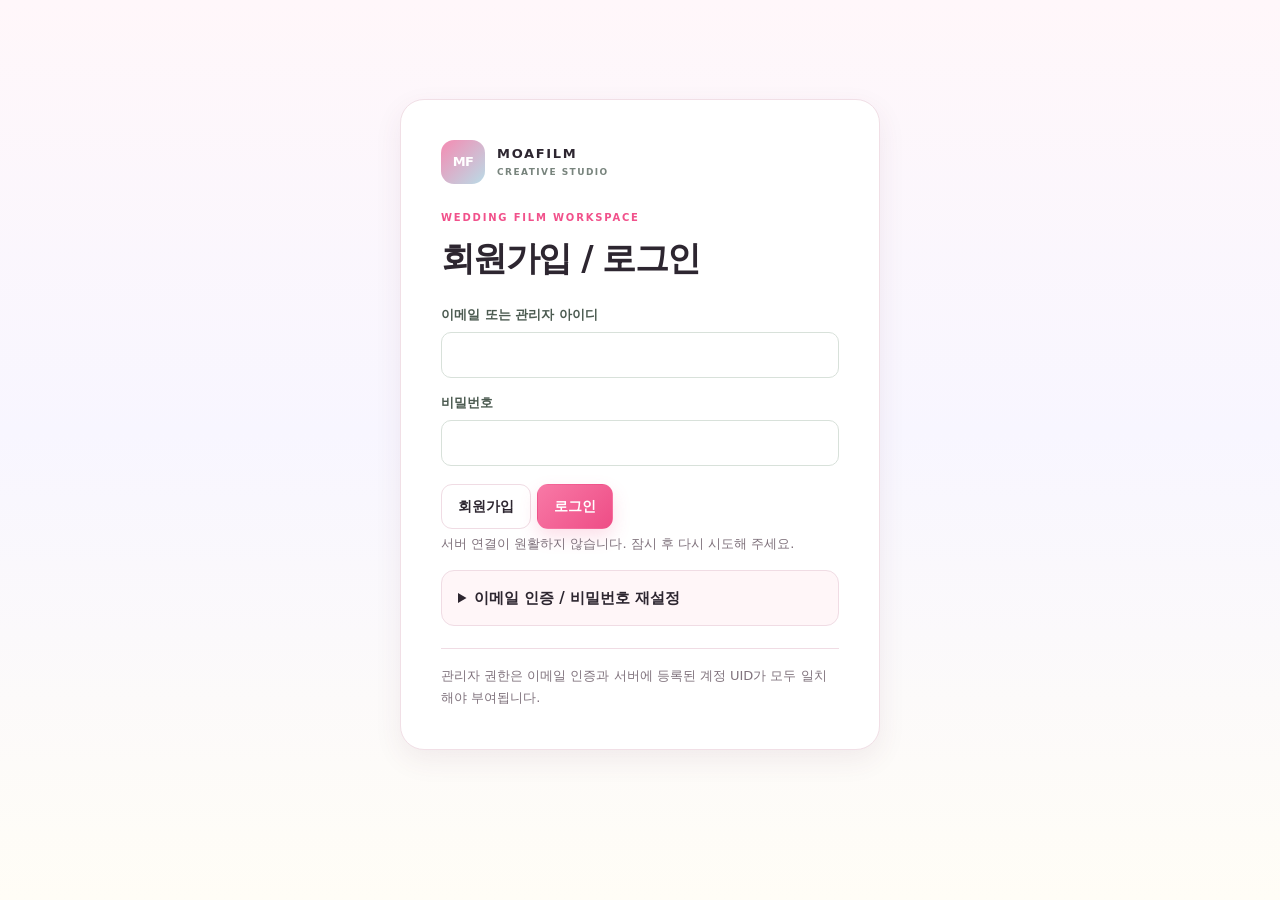
==== commit 6d0a1a6b: "Fix login startup retries and hide proxy error pages Retry transient 5xx responses from /api/me befo" ====
--- a/moafilm-admin-login-update/site/index.html
+++ b/moafilm-admin-login-update/site/index.html
@@ -194,7 +194,9 @@
 function closeCustomerSample(){const dialog=$('customerSampleDialog'),video=$('customerSampleVideo');video.pause();video.removeAttribute('src');video.load();if(dialog.open)dialog.close();else dialog.removeAttribute('open')}
 function chooseCustomerTemplate(id){if(currentRole==='guest')return;const chosen=all.find(item=>String(item.id)===String(id));if(!chosen)return;const hasPhotos=Object.keys(customerFiles||{}).length>0,hasText=[...document.querySelectorAll('#customer input[data-type="text"]')].some(input=>input.value.trim()),dirty=!!(t&&lastSavedTemplateSignature&&templateSignature()!==lastSavedTemplateSignature);if((hasPhotos||hasText||dirty)&&(!t||String(t.id)!==String(id)||dirty)&&!confirm('선택한 사진·문구 또는 템플릿 편집 내용이 있습니다. 다른 템플릿을 열면 초기화됩니다. 계속할까요?'))return;if(t&&String(t.id)===String(id)&&!dirty){customerSelectedTemplateId=String(id);$('customerRenderTitle').textContent=chosen.name+' · 사진과 문구 입력';$('customerPhotoInfo').textContent='필요한 사진 '+(chosen.slots||[]).filter(slot=>slot.type==='photo').length+'장 · 영상 길이 '+formatMovieDuration(chosen.duration);setWorkspaceMode('customer');return}$('templates').value=chosen.id;load();customerSelectedTemplateId=String(id);$('customerRenderTitle').textContent=chosen.name+' · 사진과 문구 입력';$('customerPhotoInfo').textContent='필요한 사진 '+(chosen.slots||[]).filter(slot=>slot.type==='photo').length+'장 · 영상 길이 '+formatMovieDuration(chosen.duration);setWorkspaceMode('customer');$('customerRenderWorkspace').scrollIntoView({behavior:'smooth',block:'start'})}
 function showCustomerTemplateCatalog(){if(Object.keys(customerFiles||{}).length&&!confirm('현재 선택한 사진은 화면에 남아 있지만, 다른 템플릿을 선택하면 초기화됩니다. 템플릿 목록으로 돌아갈까요?'))return;customerSelectedTemplateId='';setWorkspaceMode('customer')}
-async function checkSession(){try{let r=await fetch('/api/me'),raw=await r.text(),u;try{u=JSON.parse(raw)}catch(e){throw Error('서버가 JSON이 아닌 응답을 보냈습니다 (HTTP '+r.status+'). '+raw.slice(0,120))}if(!r.ok)throw Error(u.error||'HTTP '+r.status);currentRole=u.role||'guest';const guest=currentRole==='guest',isNaver=u.provider==='naver';$('emailField').hidden=!guest;$('passwordField').hidden=!guest;$('naverLoginButton').hidden=!guest||!u.naver_login_enabled;$('registerButton').hidden=!guest;$('loginButton').hidden=!guest;$('logoutButton').hidden=guest;$('authTitle').textContent=guest?'회원가입 / 로그인':'내 계정';$('authRecovery').hidden=!guest;$('adminAuthNote').hidden=!guest&&currentRole!=='admin';$('workspace').hidden=guest;$('accountSettings').hidden=guest||isNaver;$('authStatus').textContent=guest?'로그인 후 이용 가능합니다':(u.display_name||u.email||'네이버 회원')+' · '+(currentRole==='admin'?'관리자':'고객');if(!guest){setWorkspaceMode('chooser');await refresh();setWorkspaceMode(currentRole==='admin'?'chooser':'customer')}else setWorkspaceMode('chooser')}catch(e){currentRole='guest';$('emailField').hidden=false;$('passwordField').hidden=false;$('naverLoginButton').hidden=true;$('registerButton').hidden=false;$('loginButton').hidden=false;$('logoutButton').hidden=true;$('authTitle').textContent='회원가입 / 로그인';$('authRecovery').hidden=false;$('adminAuthNote').hidden=false;$('workspace').hidden=true;$('accountSettings').hidden=true;$('workspaceSwitcher').hidden=true;$('customerTemplateCatalog').hidden=true;$('customerRenderWorkspace').hidden=true;$('authStatus').textContent='서버 연결 오류: '+e.message}}
+async function fetchSessionWithRetry(){for(let attempt=0;attempt<5;attempt++){if(attempt)await new Promise(resolve=>setTimeout(resolve,[0,1000,2000,4000,8000][attempt]));let response;try{response=await fetch('/api/me',{cache:'no-store'})}catch(e){continue}if(response.status>=500&&response.status<=504)continue;const raw=await response.text();let user;try{user=raw?JSON.parse(raw):{}}catch(e){throw Error('서버 응답 형식이 올바르지 않습니다 (HTTP '+response.status+').')}if(!response.ok)throw Error(user.error||'HTTP '+response.status);return user}throw Error('영상 서버가 아직 준비되지 않았습니다. 잠시 후 다시 시도해 주세요.')}
+async function checkSession(){try{let u=await fetchSessionWithRetry();currentRole=u.role||'guest';const guest=currentRole==='guest',isNaver=u.provider==='naver';$('emailField').hidden=!guest;$('passwordField').hidden=!guest;$('naverLoginButton').hidden=!guest||!u.naver_login_enabled;$('registerButton').hidden=!guest;$('loginButton').hidden=!guest;$('logoutButton').hidden=guest;$('authTitle').textContent=guest?'회원가입 / 로그인':'내 계정';$('authRecovery').hidden=!guest;$('adminAuthNote').hidden=!guest&&currentRole!=='admin';$('workspace').hidden=guest;$('accountSettings').hidden=guest||isNaver;$('authStatus').textContent=guest?'로그인 후 이용 가능합니다':(u.display_name||u.email||'네이버 회원')+' · '+(currentRole==='admin'?'관리자':'고객');if(!guest){setWorkspaceMode('chooser');await refresh();setWorkspaceMode(currentRole==='admin'?'chooser':'customer')}else setWorkspaceMode('chooser')}catch(e){currentRole='guest';$('emailField').hidden=false;$('passwordField').hidden=false;$('naverLoginButton').hidden=true;$('registerButton').hidden=false;$('loginButton').hidden=false;$('logoutButton').hidden=true;$('authTitle').textContent='회원가입 / 로그인';$('authRecovery').hidden=false;$('adminAuthNote').hidden=false;$('workspace').hidden=true;$('accountSettings').hidden=true;$('workspaceSwitcher').hidden=true;$('customerTemplateCatalog').hidden=true;$('customerRenderWorkspace').hidden=true;$('authStatus').textContent='서버 연결이 원활하지 않습니다. 잠시 후 다시 시도해 주세요.'}}
+
 async function changeMyPassword(){try{let j=await api('/api/password/change',{new_password:$('changePassword').value});$('changePasswordStatus').textContent=j.message;$('changePassword').value=''}catch(e){$('changePasswordStatus').textContent=e.message}}
 let authCallbackAccessToken='',authCallbackTokenHash='',authCallbackOtp='';
 function clearAuthCallback(){authCallbackAccessToken='';authCallbackTokenHash='';authCallbackOtp=''}
@@ -202,7 +204,8 @@
 async function verifyEmail(){const body={};if(authCallbackAccessToken)body.access_token=authCallbackAccessToken;else if(authCallbackTokenHash)body.token_hash=authCallbackTokenHash;else{body.token=authCallbackOtp||$('verifyToken').value.trim();body.email=$('email').value.trim()}try{let j=await api('/api/email/verify',body);$('recoveryStatus').textContent=j.message||'이메일 인증 완료. 로그인하세요.';clearAuthCallback();$('verifyToken').value='';history.replaceState(null,'',location.pathname)}catch(e){$('recoveryStatus').textContent=e.message;$('verifyToken').value=''}}
 async function resetPassword(){const body={password:$('newPassword').value};if(authCallbackAccessToken)body.access_token=authCallbackAccessToken;else if(authCallbackTokenHash)body.token_hash=authCallbackTokenHash;else{body.token=authCallbackOtp||$('verifyToken').value.trim();body.email=$('email').value.trim()}try{let j=await api('/api/password/reset',body);$('recoveryStatus').textContent=j.message||'비밀번호 변경 완료. 다시 로그인하세요.';$('newPassword').value='';$('verifyToken').value='';clearAuthCallback();history.replaceState(null,'',location.pathname)}catch(e){$('recoveryStatus').textContent=e.message;$('verifyToken').value=''}}
 async function handleAuthRedirect(){const query=new URLSearchParams(location.search),hash=new URLSearchParams(location.hash.replace(/^#/,'')),type=hash.get('type')||query.get('type')||'',access=hash.get('access_token')||query.get('access_token')||'',tokenHash=hash.get('token_hash')||query.get('token_hash')||'',otp=hash.get('token')||query.get('token')||'',error=query.get('error_description')||hash.get('error_description');if(access||tokenHash||otp||error)history.replaceState(null,'',location.pathname);if(error){$('authRecovery').open=true;$('recoveryStatus').textContent='인증 링크 오류: '+error;clearAuthCallback();return}if(!access&&!tokenHash&&!otp)return;authCallbackAccessToken=access;authCallbackTokenHash=tokenHash;authCallbackOtp=otp;$('authRecovery').open=true;if(type==='signup'||type==='email'||type==='email_change')await verifyEmail();else if(type==='recovery')$('recoveryStatus').textContent='새 비밀번호를 입력한 뒤 비밀번호 변경을 눌러 주세요.'}
-async function authAction(kind){try{if(kind==='logout'){await api('/api/logout',{});location.reload();return}await api('/api/'+kind,{email:$('email').value,password:$('password').value});if(kind==='register'){$('authStatus').textContent='가입 완료. 로그인하세요.';return}await checkSession()}catch(e){$('authStatus').textContent=e.message}}
+async function authAction(kind){try{if(kind==='logout'){await api('/api/logout',{});location.reload();return}if(kind==='login'){if(!$('email').value.trim()||!$('password').value)throw Error('이메일과 비밀번호를 입력해 주세요.');$('authStatus').textContent='로그인 서버를 확인하고 있습니다.';await fetchSessionWithRetry()}await api('/api/'+kind,{email:$('email').value,password:$('password').value});if(kind==='register'){$('authStatus').textContent='가입 완료. 로그인하세요.';return}await checkSession()}catch(e){$('authStatus').textContent=e.message}}
+
 async function mockCheckout(){try{if(!t)throw Error('템플릿을 선택하세요');let z=await api('/api/checkout/mock',{template_id:t.id});mockOrder=z.order_id;$('checkoutStatus').textContent='테스트 결제 완료 (실제 청구 없음)';}catch(e){$('checkoutStatus').textContent=e.message}}
 
 const $=id=>document.getElementById(id);let all=[],t=null,selected=-1,customerFiles={},photoUrls={};const read=f=>new Promise((res,rej)=>{let r=new FileReader();r.onload=()=>res(r.result);r.onerror=rej;r.readAsDataURL(f)});async function api(path,body){
@@ -212,7 +215,7 @@
   const raw=await r.text();
   let j;
   try {j=raw?JSON.parse(raw):null;}
-  catch(e){throw Error('서버가 JSON이 아닌 응답을 보냈습니다 (HTTP '+r.status+'). '+raw.slice(0,160));}
+  catch(e){if([500,502,503,504].includes(r.status))throw Error('영상 서버가 준비 중입니다. 잠시 후 다시 시도해 주세요.');throw Error('서버 응답 형식이 올바르지 않습니다 (HTTP '+r.status+').');}
   if(!r.ok)throw Error((j&&j.error)||('서버 요청 실패 (HTTP '+r.status+')'));
   if(!j)throw Error('서버가 빈 응답을 보냈습니다 (HTTP '+r.status+'). MP4 업로드 중 서버가 종료되었거나 프록시 연결이 끊어졌을 수 있습니다.');
   return j;
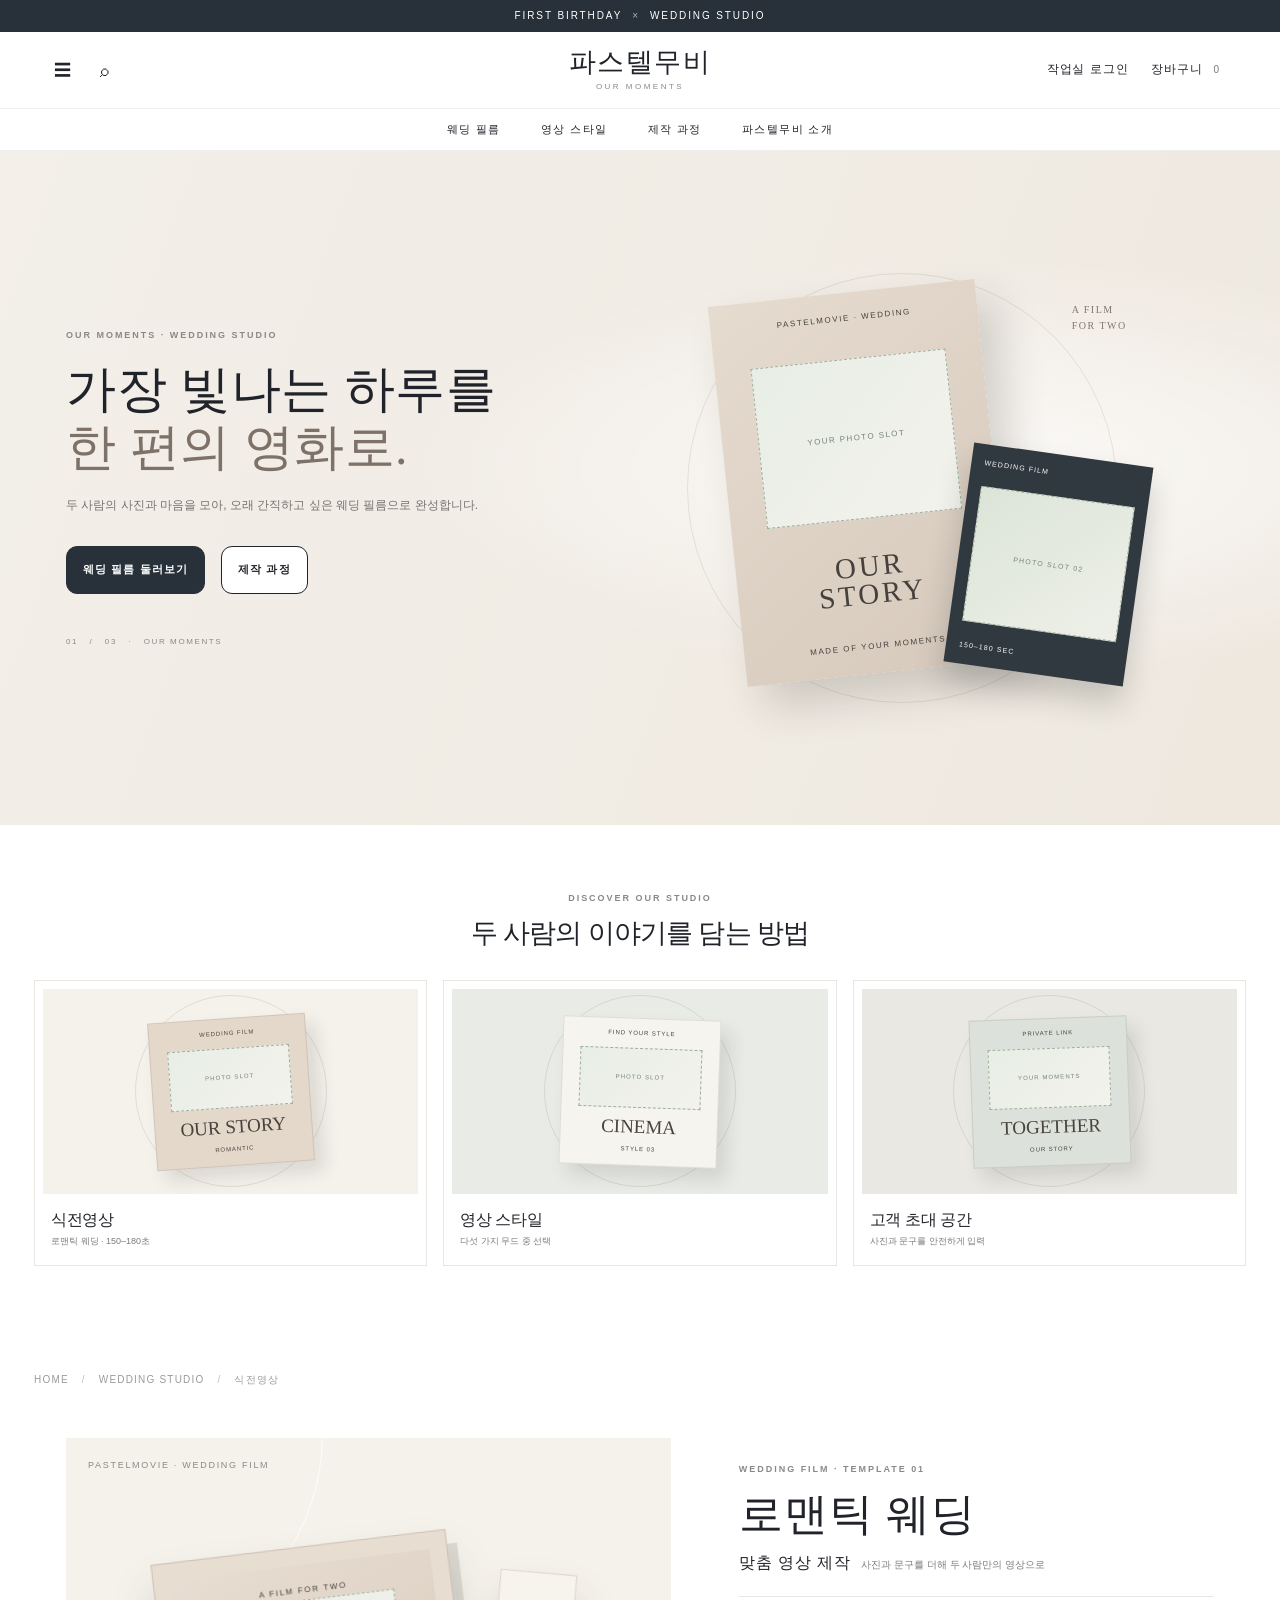
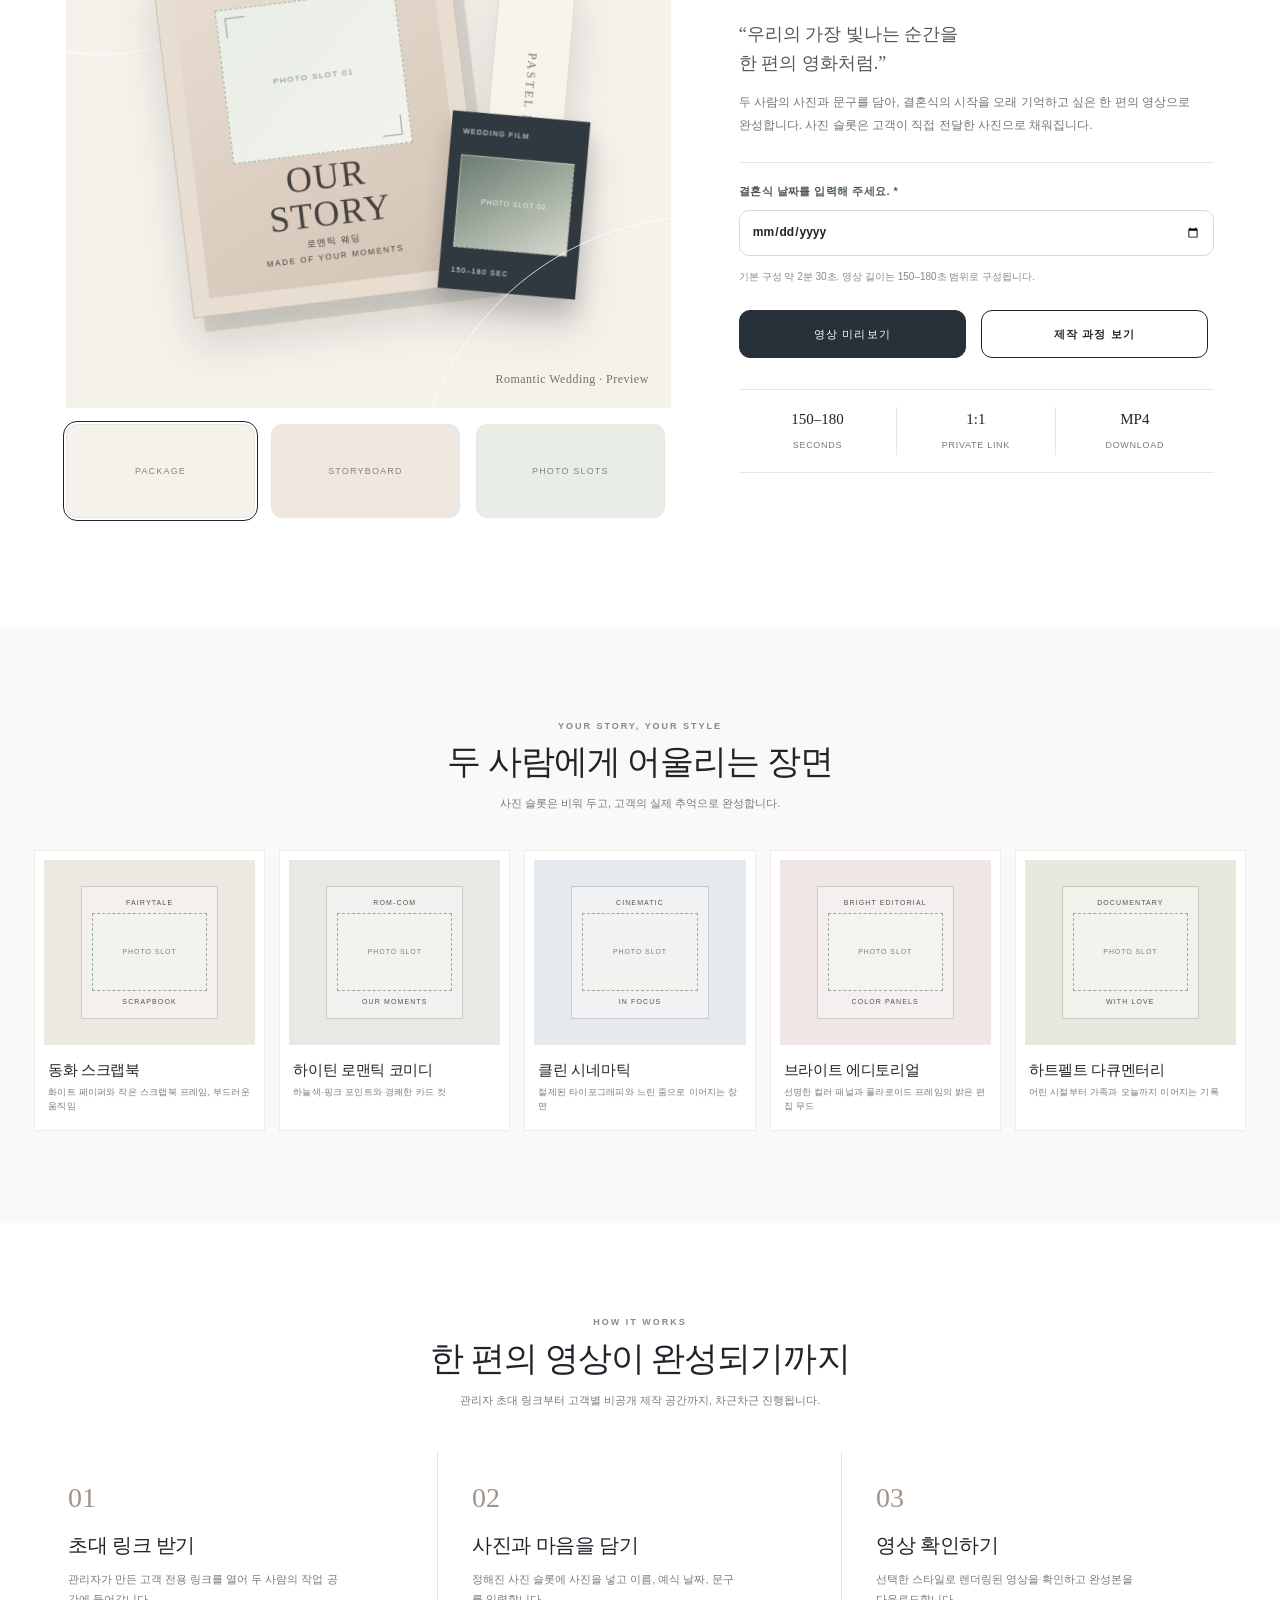
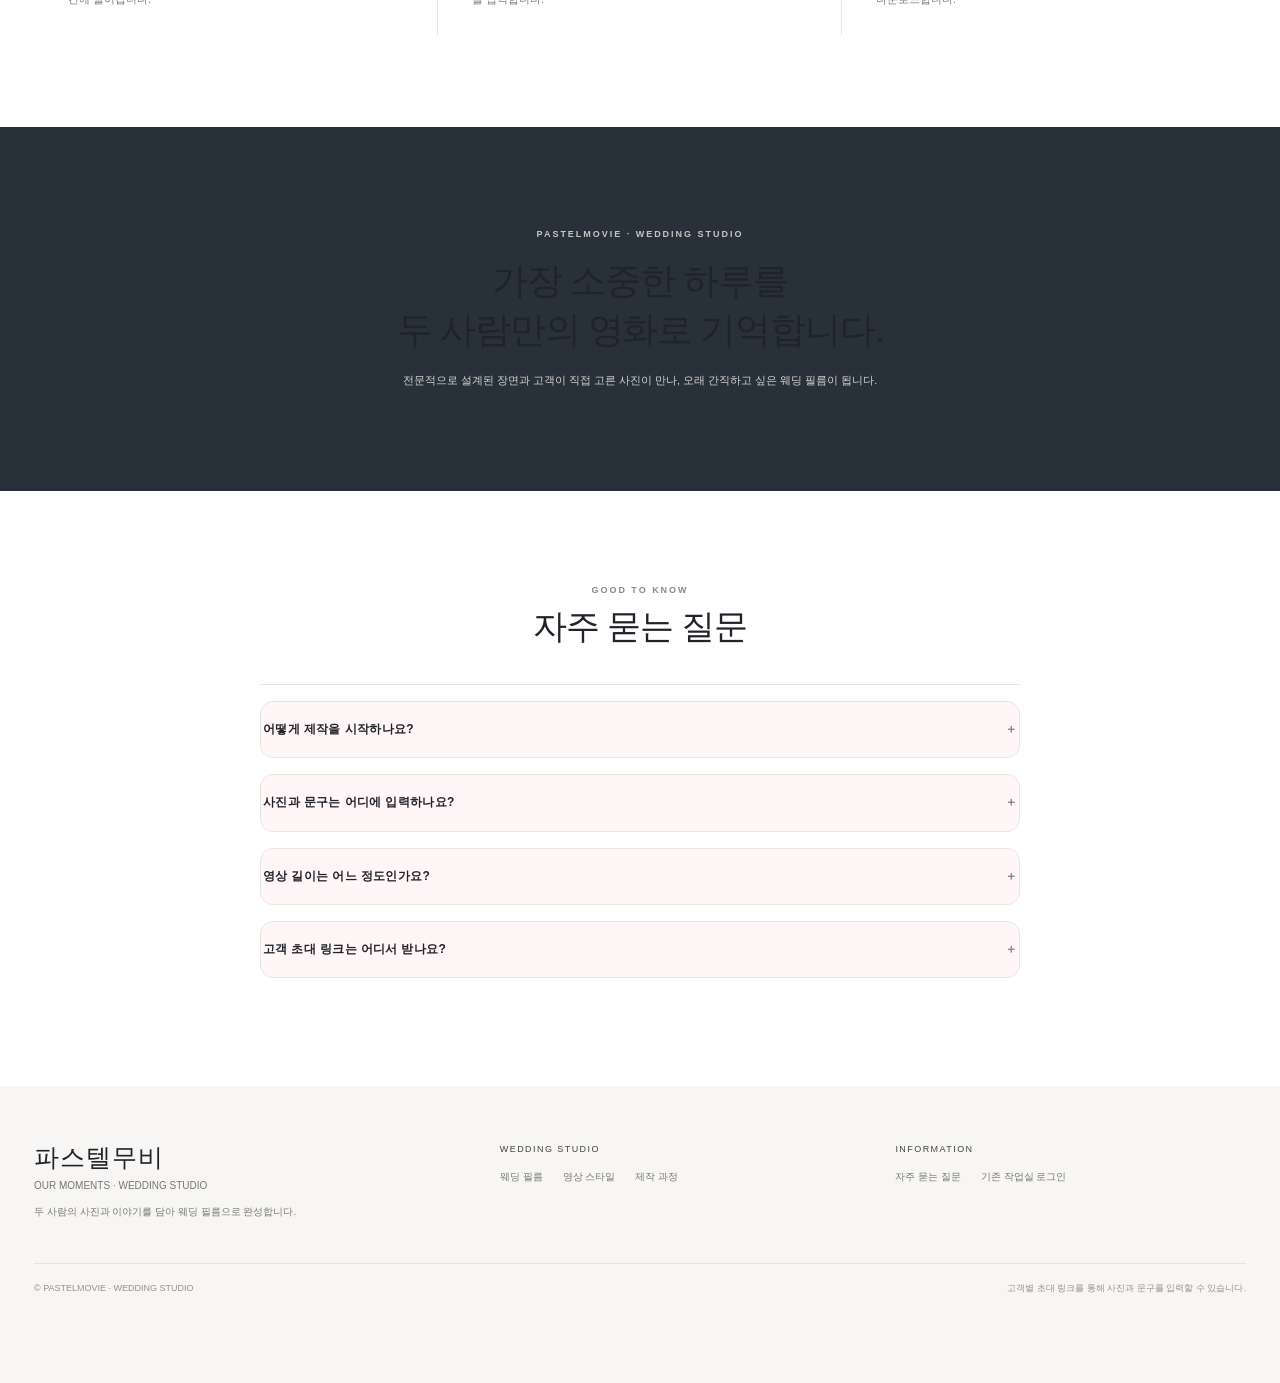
==== commit b0d831a2: "[skip render] Apply PastelMovie public storefront Update the Cloudflare Pages static entrypoint only" ====
--- a/moafilm-admin-login-update/site/index.html
+++ b/moafilm-admin-login-update/site/index.html
@@ -1,4 +1,4 @@
-<!doctype html><html lang="ko"><meta charset="utf-8"><meta name="viewport" content="width=device-width,initial-scale=1"><title>모아필름 | Wedding Film Studio</title><meta name="description" content="모아필름 웨딩 영상 템플릿 편집 스튜디오"><meta name="theme-color" content="#f2f5f2"><style>
+<!doctype html><html lang="ko"><meta charset="utf-8"><meta name="viewport" content="width=device-width,initial-scale=1"><title>파스텔무비 | Wedding Film Studio</title><meta name="description" content="파스텔무비 웨딩 스튜디오. 사진과 문구를 담아 두 사람만의 영상으로 완성합니다."><meta name="theme-color" content="#f2f5f2"><style>
 :root{color-scheme:light;--ink:#192338;--muted:#738096;--line:#e4e8f0;--surface:#fff;--soft:#f7f8fc;--accent:#6658d9;--accent-strong:#5042c3;--accent-soft:#efedff;--teal:#198f87;--gold:#e7ae55;--radius:20px;--shadow:0 14px 36px rgba(31,42,68,.07)}
 *{box-sizing:border-box}
 html{min-height:100%;background:radial-gradient(ellipse at 12% 0%,#eeedff 0,transparent 36%),linear-gradient(180deg,#f7f8fc,#f2f4f8)}
@@ -185,7 +185,66 @@
  #timeline button{flex-basis:70px;min-width:70px}
 }
 @media(prefers-reduced-motion:reduce){*,*:before,*:after{scroll-behavior:auto!important;transition:none!important;animation:none!important}}
-</style><style id="moafilm-pastel-movie">html{background:linear-gradient(180deg,#fff7fa 0%,#f8f6ff 48%,#fffdf6 100%)}body{max-width:960px;padding:clamp(16px,3vw,36px)}section,#auth,#customerPortal{border-color:#f1dfe6;border-radius:24px;box-shadow:var(--shadow)}.brand-icon{background:linear-gradient(135deg,#f58bb2,#b9dce7);color:#fff}.primary,button.primary{background:linear-gradient(135deg,#f879a6,#ee4d86);border-color:transparent;color:#fff;box-shadow:0 8px 18px rgba(238,77,134,.18)}button.primary:hover,.primary:hover{background:linear-gradient(135deg,#ef6598,#dc3875)}.workspace-switcher{display:flex;align-items:center;justify-content:space-between;gap:16px;flex-wrap:wrap;padding:18px 20px;margin:18px 0;background:linear-gradient(135deg,#fff0f5,#f5f0ff 55%,#eff9fb);border:1px solid #f2dce6;border-radius:24px}.workspace-switcher h2{margin:2px 0}.workspace-switcher-actions,.movie-template-actions{display:flex;gap:10px;flex-wrap:wrap}.workspace-switcher button[aria-pressed="true"]{outline:3px solid #f7a2bf;outline-offset:2px}.customer-catalog{background:linear-gradient(180deg,#fff,#fff9fb)}.movie-template-grid{display:grid;grid-template-columns:repeat(auto-fit,minmax(min(100%,245px),1fr));gap:16px;margin-top:18px}.movie-template-card{overflow:hidden;padding:0;background:#fff;border:1px solid #f1dfe6;border-radius:22px;box-shadow:0 8px 22px rgba(100,52,73,.07)}.movie-template-cover{position:relative;isolation:isolate;display:flex;min-height:190px;flex-direction:column;justify-content:flex-end;gap:8px;overflow:hidden;padding:20px;color:#332a34;background:linear-gradient(135deg,#f9dce7,#eee6ff 56%,#dff2f5)}.movie-template-cover:before{content:"";position:absolute;z-index:-1;width:150px;height:150px;top:-42px;right:-24px;border-radius:50%;background:rgba(255,255,255,.58)}.movie-template-cover:after{content:"";position:absolute;z-index:-1;width:72px;height:72px;right:26px;bottom:20px;border:2px solid rgba(255,255,255,.7);border-radius:22px;transform:rotate(14deg)}.movie-template-cover[data-theme="1"]{background:linear-gradient(135deg,#fbe9c9,#f7dce9 56%,#f4edff)}.movie-template-cover[data-theme="2"]{background:linear-gradient(135deg,#dff2f5,#e6e3ff 55%,#ffe5ed)}.movie-template-cover[data-theme="3"]{background:linear-gradient(135deg,#f8e5d7,#fff2d2 56%,#f5e4ef)}.movie-template-cover .cover-kicker{font-size:11px;font-weight:800;letter-spacing:.12em}.movie-template-cover strong{font-size:21px;line-height:1.25;overflow-wrap:anywhere}.movie-template-meta{display:flex;gap:8px;flex-wrap:wrap;padding:14px 16px 10px;color:var(--muted);font-size:13px}.movie-template-meta span{padding:5px 9px;background:#fff5f8;border-radius:999px}.movie-template-actions{padding:0 16px 16px}.movie-template-actions button{flex:1}.sample-button{background:#28242b;color:#fff;border:1px solid #28242b}.customer-view-section{background:linear-gradient(180deg,#fff,#fff8fb)}.customer-batch-panel{margin:14px 0;padding:18px;background:linear-gradient(135deg,#fff6f9,#f7f4ff);border:1px dashed #ee9bb8;border-radius:20px}.customer-batch-panel h2{margin:3px 0 8px}.customer-field-card{background:linear-gradient(180deg,#fff,#fffafb);border-color:#f0dce4}.customer-upload-status{margin-bottom:0}.photo-batch-label{display:block;padding:14px;background:#fff;border:1px solid #f1dfe6;border-radius:16px}.pastel-dialog{width:min(780px,calc(100% - 24px));max-height:90vh;padding:18px;border:1px solid #f0dce4;border-radius:22px;box-shadow:0 24px 80px rgba(43,27,38,.24)}.pastel-dialog::backdrop{background:rgba(36,25,34,.58)}.pastel-dialog video{display:block;width:100%;max-height:70vh;margin:12px 0;border-radius:14px;background:#201e22}#customerRenderDownload{background:var(--accent-strong);color:#fff;border-radius:999px;padding:10px 16px}.customer-batch-progress{width:100%;margin:8px 0;accent-color:var(--accent)}@media(max-width:600px){.workspace-switcher{align-items:stretch}.workspace-switcher-actions button{flex:1}.movie-template-cover{min-height:160px}.movie-template-actions{flex-direction:column}.customer-batch-panel{padding:14px}}</style><section id="customerPortal" hidden><div class="brand-lockup"><span class="brand-icon">MF</span><span class="brand-name">MOAFILM<small>PRIVATE PHOTO SPACE</small></span></div><p class="eyebrow">CUSTOMER UPLOAD</p><h1 id="customerPortalTitle">사진과 문구를 올려주세요</h1><p id="customerPortalIntro" class="muted">사진과 문구는 비공개로 저장됩니다. 스타일을 고른 뒤 공통 입력 항목을 채워 주세요.</p><label id="customerStyleField">영상 스타일 <select id="customerStyleSelect"></select></label><p id="customerStyleDescription" class="muted" aria-live="polite"></p><label>두 분이 함께 사용할 고객 공간 링크 <input id="customerSpaceLink" readonly></label><button onclick="copyCustomerSpaceLink()">고객 공간 링크 복사</button><p class="muted">두 분이 함께 입력하려면 위의 고객 공간 링크를 서로 공유해 주세요. 사진은 JPG, PNG, WebP 형식이며 한 장 12MB, 전체 100MB까지 올릴 수 있습니다.</p><section id="customerBatchPanel" class="customer-batch-panel"><p class="eyebrow">PHOTO UPLOAD · STEP 1</p><h2>사진을 한 번에 골라 주세요</h2><p class="muted">파일명 숫자 순으로 영상의 사진 장면에 자동 배치됩니다. 필요한 사진 수만큼 한 번에 선택하고, 아래 영역에서 개별 교체할 수도 있습니다.</p><label>사진 여러 장 선택 <input id="customerPhotoBatchInput" type="file" accept="image/jpeg,image/png,image/webp,.jpg,.jpeg,.png,.webp" multiple></label><progress id="customerPhotoBatchProgress" class="customer-batch-progress" max="100" value="0"></progress><p id="customerPhotoBatchStatus" role="status" aria-live="polite">사진을 선택하면 자동 배치됩니다.</p></section><div id="customerPortalFields"></div><button id="customerSubmitButton" class="primary" onclick="submitCustomerPortal()">입력 완료 · 영상 제작 시작</button><div id="customerRenderPanel" hidden><p id="customerRenderLabel" class="muted">영상 제작을 준비하고 있습니다.</p><progress id="customerRenderProgress" max="100" value="0" aria-label="영상 제작 진행률"></progress><a id="customerRenderDownload" hidden download="moafilm-wedding.mp4">완성 영상 다운로드</a><video id="customerRenderPreview" controls playsinline preload="metadata" hidden style="width:100%;margin-top:12px;border-radius:12px"></video></div><p id="customerPortalStatus" role="status" aria-live="polite"></p></section><section id="auth"><div class="brand-lockup"><span class="brand-icon">MF</span><span class="brand-name">MOAFILM<small>CREATIVE STUDIO</small></span></div><p class="eyebrow">WEDDING FILM WORKSPACE</p><h2 id="authTitle">회원가입 / 로그인</h2><label id="emailField">이메일 또는 관리자 아이디 <input id="email" type="text" autocomplete="username"></label><label id="passwordField">비밀번호 <input id="password" type="password" autocomplete="current-password"></label><a id="naverLoginButton" hidden href="/api/auth/naver"><span class="naver-mark" aria-hidden="true">N</span>네이버 아이디로 시작하기</a><button id="registerButton" onclick="authAction('register')">회원가입</button><button id="loginButton" class="primary" onclick="authAction('login')">로그인</button><button id="logoutButton" hidden onclick="authAction('logout')">로그아웃</button><p id="authStatus"></p><details id="authRecovery"><summary>이메일 인증 / 비밀번호 재설정</summary><p class="muted">Supabase 이메일 인증 설정을 사용합니다. 비밀번호 재설정은 이메일로 받은 링크에서 진행하세요.</p><button onclick="requestReset()">비밀번호 재설정 메일 요청</button><label>인증 또는 재설정 토큰 <input id="verifyToken" autocomplete="off" placeholder="필요한 경우 이메일로 받은 6자리 코드"></label><button onclick="verifyEmail()">이메일 인증 완료</button><label>새 비밀번호 (12자 이상) <input id="newPassword" type="password" autocomplete="new-password"></label><button onclick="resetPassword()">비밀번호 변경</button><p id="recoveryStatus" role="status"></p></details><details id="accountSettings" hidden><summary>내 계정 · 비밀번호 변경</summary><label>새 비밀번호 (12자 이상) <input id="changePassword" type="password" autocomplete="new-password"></label><button onclick="changeMyPassword()">새 비밀번호 저장</button><p id="changePasswordStatus" role="status"></p></details><p id="adminAuthNote" class="muted">관리자 권한은 이메일 인증과 서버에 등록된 계정 UID가 모두 일치해야 부여됩니다.</p></section><div id="workspace" hidden><div class="brand-lockup"><span class="brand-icon">MF</span><span class="brand-name">MOAFILM<small>CREATIVE STUDIO</small></span></div><p class="eyebrow">WEDDING FILM WORKSPACE</p><h1>두 사람의 이야기를, <span>한 편의 영상으로.</span></h1><p class="workspace-lede">캔바 배경을 템플릿으로 만들고, 사진과 문구를 더해 Full HD 웨딩 영상을 제작합니다.</p><section id="workspaceSwitcher" class="workspace-switcher" hidden><div><p id="workspaceModePrompt" class="eyebrow">WORKSPACE</p><h2>작업 화면을 선택해 주세요</h2></div><div class="workspace-switcher-actions"><button id="adminWorkspaceButton" onclick="setWorkspaceMode('admin')" aria-pressed="false">관리자용 페이지</button><button id="customerWorkspaceButton" onclick="setWorkspaceMode('customer')" aria-pressed="false">고객용 페이지</button></div></section><section id="customerTemplateCatalog" class="customer-catalog" hidden><p class="eyebrow">TEMPLATE COLLECTION</p><h2>어떤 영상으로 만들까요?</h2><p class="muted">템플릿별 영상 길이와 필요한 사진 수를 확인하고, 샘플을 본 뒤 제작을 시작하세요.</p><div id="customerTemplateCards" class="movie-template-grid"></div></section><dialog id="customerSampleDialog" class="pastel-dialog"><div style="display:flex;align-items:center;justify-content:space-between;gap:12px"><h2 id="customerSampleTitle">템플릿 샘플</h2><button onclick="closeCustomerSample()">닫기</button></div><video id="customerSampleVideo" controls playsinline></video><p class="muted">이 영상은 템플릿 배경 미리보기입니다. 사진은 고객용 화면에서 별도로 넣습니다.</p></dialog><div class="admin-only"><section><h2>① 캔바 배경 MP4 등록</h2><label>템플릿 이름 <input id="name" value="로맨틱 웨딩"></label><label>배경 MP4 <input id="bg" type="file" accept="video/mp4,.mp4"></label><button class="primary" onclick="upload()">새 템플릿 만들기</button><p class="muted">16:9, 1~180초, 25MB 이하. 배경에는 교체할 사진·이름을 넣지 마세요.</p><label>기존 템플릿 <select id="templates" onchange="switchTemplate()"></select></label></section><section class="admin-only" id="customerPortalAdmin"><h2>① 고객별 사진 업로드 공간</h2><p class="muted">영상 등록 후 고객 초대 링크가 자동 생성됩니다. 사진 입력 영역을 편집하고 템플릿을 저장한 뒤 링크를 전달해 주세요. 고객마다 별도의 비공개 공간이 생성됩니다.</p><label>고객 초대 링크 <input id="customerPortalLink" readonly placeholder="영상 등록 후 자동 생성"></label><button onclick="copyCustomerPortalLink()">초대 링크 복사</button><button onclick="loadCustomerUploadSpaces()">제출 현황 새로고침</button><button onclick="createCustomerPortalLink()">새 초대 링크 발급</button><p class="muted">새 링크는 이전 초대 링크로 새 공간을 만드는 것을 중지하지만, 이미 생성된 고객 공간은 유지됩니다.</p><p id="customerPortalAdminStatus" role="status"></p><h3>고객 사진 제출 현황</h3><div id="customerSpaceList" class="muted">아직 고객 공간이 없습니다.</div></section><section class="admin-only" id="markerWizard"><h2>② 사진 자리 자동 인식 · 초록색 가이드 영상</h2><p>캔바 편집 파일 자체에서 사진을 자동으로 가져오지는 않습니다. 사진을 교체할 자리를 순수 초록색 <strong>#00FF00</strong> 사각형으로 표시한 인식용 MP4를 따로 내보내면 사진 영역을 자동으로 찾습니다. 실제 배경 MP4와 길이·화면 크기가 같아야 합니다. 영역을 저장한 뒤 사진 여러 장을 한 번에 선택하면 영상 시간 순서대로 자동 배치됩니다. 가이드 영상은 완성 영상에 들어가지 않습니다.</p><label>인식용 MP4 <input id="markerVideo" type="file" accept="video/mp4,.mp4"></label><button class="primary" onclick="detectMarkers()">사진 자리 자동 인식</button><p id="markerStatus" role="status"></p><div style="padding:12px;background:#fff1f5;border-radius:12px;margin:10px 0"><strong>자동 템플릿 제작</strong><p>초록 #00FF00: 사진 · 자홍 #FF00FF: 이름 · 하늘 #00CFFF: 날짜. 캔바에서 같은 디자인을 가이드 표시 있음/없음으로 각각 내보내세요.</p><label><input id="autoApplyGuide" type="checkbox" checked> 인식 후 사진·글자 영역을 편집기에 바로 적용</label><p>인식 결과는 저장 전 수정할 수 있습니다. 가이드 MP4는 완성 영상에 사용되지 않습니다.</p></div><div class="admin-only" id="guideEditor" style="padding:14px;border:1px solid #ead2dc;border-radius:12px;margin:12px 0"><h3>선택한 사진·글자 영역의 고객 안내</h3><p>고객 업로드 화면에서만 보입니다. 완성 영상에는 합성되지 않습니다.</p><label>빠른 안내 선택 <select id="guidePreset" onchange="applyGuidePreset()"><option value="">직접 작성</option><option value="first">첫 만남</option><option value="dating">연애 시절</option><option value="wedding">웨딩 촬영</option><option value="four">인생네컷</option><option value="family">가족 사진</option><option value="groom">신랑 이름</option><option value="bride">신부 이름</option><option value="date">예식 날짜</option></select></label><label>제목 <input id="guideTitle" maxlength="120" oninput="updateGuideFields()"></label><label>설명 <textarea id="guideDescription" maxlength="600" oninput="updateGuideFields()"></textarea></label><label><input type="checkbox" id="guideRequired" checked onchange="updateGuideFields()"> 필수 입력</label><p id="guideEditStatus"></p></div><div id="markerResults"></div><button class="primary" id="markerApply" hidden onclick="applyDetectedMarkers()">검출된 사진 영역 적용 (기존 영역 유지)</button><p class="muted">결과를 확인한 뒤 적용하고, 최종적으로 아래의 '템플릿 저장'을 눌러야 합니다. 움직이는 영역은 위치 키프레임을 자동 생성합니다. 반드시 미리보기를 확인하세요.</p></section><section id="easyWizard"><h2>② 쉬운 템플릿 설정 · 3분 시작</h2><p class="muted">사진 개수와 구간만 입력하면 사진 영역을 자동 생성합니다. 기존 영역은 삭제하지 않고 추가됩니다.</p><div class="grid"><label>사진 개수 <input id="quickCount" type="number" min="1" max="60" value="10"></label><label>사진 시작 시간(초) <input id="quickStart" type="number" min="0" step="0.1" value="5"></label><label>사진 종료 시간(초) <input id="quickEnd" type="number" min="0" step="0.1" value="60"></label><label>사진 배치 <select id="quickLayout"><option value="center">중앙 큰 사진</option><option value="left">왼쪽 사진</option><option value="right">오른쪽 사진</option><option value="full">화면 가득</option></select></label></div><button class="primary" onclick="quickGenerate()">사진 자리 자동 만들기</button><button onclick="quickText()">신랑·신부 이름 자리 추가</button><p id="quickStatus" role="status"></p><p class="muted">영상을 확인하면서 필요한 영역만 드래그해 조절하고 저장하세요.</p></section><section><h2>② 사진·이름 영역 편집</h2><p class="muted">영상을 재생하거나 원하는 시간으로 이동한 뒤 영역을 추가하세요. 분홍색 영역은 드래그해 이동할 수 있습니다. 시간·크기·위치는 아래 입력칸에서 조절합니다.</p><div id="stage" class="stage"><video id="video" controls muted></video></div><div class="grid"><div><button onclick="add('photo')">+ 사진 영역</button><button onclick="add('text')">+ 이름·글자 영역</button><button onclick="removeLayer()">선택 영역 삭제</button><button onclick="duplicateLayer()">선택 영역 복제</button></div><div><label>영역 선택 <select id="layers" onchange="pick()"></select></label></div></div><div class="playhead-panel"><strong>선택 영역 빠른 설정</strong><div><button onclick="applyPreset('center')">가운데</button><button onclick="applyPreset('left')">왼쪽</button><button onclick="applyPreset('right')">오른쪽</button><button onclick="applyPreset('full')">화면 가득</button><button onclick="applyPreset('square')">정사각형</button></div><div><button onclick="setBoundary('start')">지금부터 표시</button><button onclick="setBoundary('end')">여기까지 표시</button><button onclick="undoEdit()">↶ 되돌리기</button></div><p class="muted">배치 버튼은 선택 영역의 크기·위치를 변경합니다. 되돌리기는 자동 생성과 빠른 배치에 적용됩니다.</p></div><div class="grid" id="fields"><label>식별자 <input id="key" oninput="change(this)"></label><label>시작(초) <input id="start" type="number" step=".1" oninput="change(this)"></label><label>종료(초) <input id="end" type="number" step=".1" oninput="change(this)"></label><label>왼쪽(%) <input id="x" type="number" oninput="change(this)"></label><label>위쪽(%) <input id="y" type="number" oninput="change(this)"></label><label>너비(%) <input id="w" type="number" oninput="change(this)"></label><label>높이(%) <input id="h" type="number" oninput="change(this)"></label></div><div class="grid"><label>선택한 장면 시작 위치로 이동 <button onclick="seekStart()">시작 시간으로 이동</button></label><label>현재 재생 위치를 시작 시간으로 <button onclick="setBoundary('start')">시작 지정</button></label><label>현재 재생 위치를 종료 시간으로 <button onclick="setBoundary('end')">종료 지정</button></label></div><div class="playhead-panel"><label>미리보기 시점 <strong id="playheadLabel">0.0초</strong></label><input id="playhead" type="range" min="0" max="100" step="0.1" value="0" oninput="seekPlayhead(this.value)"><button onclick="togglePlayback()" id="playButton">▶ 재생 / 일시정지</button><p class="muted">현재 시간에 표시되는 사진·글자 영역만 화면에 보입니다. 노란색 모서리를 드래그하면 크기를 바꿀 수 있습니다.</p></div><div id="timeline" style="display:flex;min-height:46px;background:#f5e9ee;border-radius:8px;overflow:hidden;margin:12px 0"></div><div class="playhead-panel"><strong>사진 이동 키프레임</strong><p class="muted">영상을 원하는 시점으로 이동 → 사진을 드래그하여 위치 조정 → 현재 위치를 키프레임으로 저장. 두 시점 사이에서 사진이 부드럽게 이동합니다. 현재는 위치 이동만 지원합니다.</p><button onclick="addKeyframe()">현재 시간·위치 저장</button><button onclick="clearKeyframes()">선택 영역 키프레임 삭제</button><div id="keyframeList" class="muted"></div></div><section id="editorAssistant" style="border:2px solid #e6b5c8;background:#fff9fb;padding:14px;margin-top:14px"><h3>③ 관리자 편집 도우미 · 최종 점검</h3><p class="muted">사진 영역을 선택해 해당 장면으로 이동하고, 잘못된 설정을 저장 전에 확인하세요.</p><div class="grid"><label>사진·글자 영역 빠른 이동 <select id="slotJump" onchange="jumpToSlot()"></select></label><label>시간 이동 간격 <select id="seekStep"><option value="0.1">0.1초</option><option value="0.5">0.5초</option><option value="1" selected>1초</option><option value="5">5초</option></select></label></div><button onclick="stepVideo(-1)">◀ 이전 시간</button><button onclick="stepVideo(1)">다음 시간 ▶</button><button onclick="copySelectedPosition()">선택 영역 위치 복사</button><button onclick="pasteSelectedPosition()">위치 붙여넣기</button><button onclick="exportTemplateSettings()">설정 JSON 백업</button><p class="muted">단축키: Alt+←/→ 시간 이동, Alt+S 저장. JSON 백업에는 배경 MP4가 포함되지 않습니다.</p><div id="editorChecks" role="status" aria-live="polite"></div><p id="editorDirty" class="muted"></p></section><button class="primary" onclick="save()">템플릿 저장</button><p id="saveStatus"></p></section><section><h2>②-1 여러 MP4 장면 연결</h2><p>장면 MP4를 순서대로 등록합니다. 전환은 컷 또는 0.5초 페이드입니다. 장면 길이의 합계에서 전환 중복 시간을 뺀 값이 최종 길이입니다. 사진·글자 표시 시간은 전체 영상 기준으로 지정합니다.</p><input id="sceneFiles" type="file" accept="video/mp4" multiple><button class="primary" onclick="addScenes()">장면 추가</button><label>전환 효과 <select id="sceneTransition" onchange="changeTransition()"><option value="cut">컷</option><option value="fade">0.5초 페이드</option></select></label><div id="sceneList"></div><p id="sceneStatus"></p></section><section><h2>③ 배경음악 설정</h2><p>별도 음원을 등록하지 않으면 캔바 MP4에 포함된 소리를 유지합니다. 별도 음원을 등록하면 해당 음악으로 교체합니다.</p><input id="music" type="file" accept="audio/*"><button onclick="uploadMusic()">음악 등록</button><span id="musicStatus"></span></section></div><section id="customerRenderWorkspace" class="customer-view-section" hidden><button id="customerBackToCatalog" onclick="showCustomerTemplateCatalog()">← 다른 영상 고르기</button><p class="eyebrow">PHOTO UPLOAD · STEP 2</p><h2 id="customerRenderTitle">사진과 문구를 넣어 주세요</h2><p id="customerPhotoInfo" class="muted"></p><p class="muted">사진을 한 번에 선택하면 사진 영역의 시작 시간 순서대로 자동 배치됩니다. 파일명 숫자 순으로 정리해 선택하면 더 편하고, 각 영역에서 사진을 개별 교체할 수 있습니다.</p><label class="photo-batch-label">사진 여러 장 한 번에 올리기 <input id="bulk" type="file" accept="image/*" multiple onchange="autofill()"></label><progress id="photoAssignmentProgress" class="customer-batch-progress" max="100" value="0"></progress><div id="fillStatus" class="muted"></div><div id="photoThumbnails" style="display:flex;flex-wrap:wrap;gap:10px;margin:10px 0"></div><div id="customer"></div><button class="primary" onclick="render()">Full HD 30fps MP4 만들기</button><progress id="progress" value="0" max="100"></progress><p id="status"></p><a id="download" class="primary" hidden download>완성 영상 다운로드</a><video id="result" controls style="width:100%;max-width:720px" hidden></video></section><script>
+</style><style id="moafilm-pastel-movie">html{background:linear-gradient(180deg,#fff7fa 0%,#f8f6ff 48%,#fffdf6 100%)}body{max-width:960px;padding:clamp(16px,3vw,36px)}section,#auth,#customerPortal{border-color:#f1dfe6;border-radius:24px;box-shadow:var(--shadow)}.brand-icon{background:linear-gradient(135deg,#f58bb2,#b9dce7);color:#fff}.primary,button.primary{background:linear-gradient(135deg,#f879a6,#ee4d86);border-color:transparent;color:#fff;box-shadow:0 8px 18px rgba(238,77,134,.18)}button.primary:hover,.primary:hover{background:linear-gradient(135deg,#ef6598,#dc3875)}.workspace-switcher{display:flex;align-items:center;justify-content:space-between;gap:16px;flex-wrap:wrap;padding:18px 20px;margin:18px 0;background:linear-gradient(135deg,#fff0f5,#f5f0ff 55%,#eff9fb);border:1px solid #f2dce6;border-radius:24px}.workspace-switcher h2{margin:2px 0}.workspace-switcher-actions,.movie-template-actions{display:flex;gap:10px;flex-wrap:wrap}.workspace-switcher button[aria-pressed="true"]{outline:3px solid #f7a2bf;outline-offset:2px}.customer-catalog{background:linear-gradient(180deg,#fff,#fff9fb)}.movie-template-grid{display:grid;grid-template-columns:repeat(auto-fit,minmax(min(100%,245px),1fr));gap:16px;margin-top:18px}.movie-template-card{overflow:hidden;padding:0;background:#fff;border:1px solid #f1dfe6;border-radius:22px;box-shadow:0 8px 22px rgba(100,52,73,.07)}.movie-template-cover{position:relative;isolation:isolate;display:flex;min-height:190px;flex-direction:column;justify-content:flex-end;gap:8px;overflow:hidden;padding:20px;color:#332a34;background:linear-gradient(135deg,#f9dce7,#eee6ff 56%,#dff2f5)}.movie-template-cover:before{content:"";position:absolute;z-index:-1;width:150px;height:150px;top:-42px;right:-24px;border-radius:50%;background:rgba(255,255,255,.58)}.movie-template-cover:after{content:"";position:absolute;z-index:-1;width:72px;height:72px;right:26px;bottom:20px;border:2px solid rgba(255,255,255,.7);border-radius:22px;transform:rotate(14deg)}.movie-template-cover[data-theme="1"]{background:linear-gradient(135deg,#fbe9c9,#f7dce9 56%,#f4edff)}.movie-template-cover[data-theme="2"]{background:linear-gradient(135deg,#dff2f5,#e6e3ff 55%,#ffe5ed)}.movie-template-cover[data-theme="3"]{background:linear-gradient(135deg,#f8e5d7,#fff2d2 56%,#f5e4ef)}.movie-template-cover .cover-kicker{font-size:11px;font-weight:800;letter-spacing:.12em}.movie-template-cover strong{font-size:21px;line-height:1.25;overflow-wrap:anywhere}.movie-template-meta{display:flex;gap:8px;flex-wrap:wrap;padding:14px 16px 10px;color:var(--muted);font-size:13px}.movie-template-meta span{padding:5px 9px;background:#fff5f8;border-radius:999px}.movie-template-actions{padding:0 16px 16px}.movie-template-actions button{flex:1}.sample-button{background:#28242b;color:#fff;border:1px solid #28242b}.customer-view-section{background:linear-gradient(180deg,#fff,#fff8fb)}.customer-batch-panel{margin:14px 0;padding:18px;background:linear-gradient(135deg,#fff6f9,#f7f4ff);border:1px dashed #ee9bb8;border-radius:20px}.customer-batch-panel h2{margin:3px 0 8px}.customer-field-card{background:linear-gradient(180deg,#fff,#fffafb);border-color:#f0dce4}.customer-upload-status{margin-bottom:0}.photo-batch-label{display:block;padding:14px;background:#fff;border:1px solid #f1dfe6;border-radius:16px}.pastel-dialog{width:min(780px,calc(100% - 24px));max-height:90vh;padding:18px;border:1px solid #f0dce4;border-radius:22px;box-shadow:0 24px 80px rgba(43,27,38,.24)}.pastel-dialog::backdrop{background:rgba(36,25,34,.58)}.pastel-dialog video{display:block;width:100%;max-height:70vh;margin:12px 0;border-radius:14px;background:#201e22}#customerRenderDownload{background:var(--accent-strong);color:#fff;border-radius:999px;padding:10px 16px}.customer-batch-progress{width:100%;margin:8px 0;accent-color:var(--accent)}@media(max-width:600px){.workspace-switcher{align-items:stretch}.workspace-switcher-actions button{flex:1}.movie-template-cover{min-height:160px}.movie-template-actions{flex-direction:column}.customer-batch-panel{padding:14px}}</style><style id="pastel-storefront-styles">#pastelStorefront{--ink:#202329;--muted:#777a7c;--line:#e9e6e1;--paper:#fff;--cream:#f5f1eb;--cream2:#eee8df;--navy:#28313a;--rose:#d8c1bc;--sage:#9eaf9d;--serif:Georgia,'Times New Roman',serif;--sans:'Pretendard','Noto Sans KR','Apple SD Gothic Neo',Arial,sans-serif;--max:1240px}#pastelStorefront, #pastelStorefront *{box-sizing:border-box}#pastelStorefront{scroll-behavior:smooth}#pastelStorefront{margin:0;color:var(--ink);background:var(--paper);font-family:var(--sans);line-height:1.6}#pastelStorefront button,#pastelStorefront input{font:inherit}#pastelStorefront button,#pastelStorefront a{color:inherit}#pastelStorefront a{text-decoration:none}#pastelStorefront .announcement{height:32px;background:var(--navy);color:#fff;display:flex;align-items:center;justify-content:center;font-size:10px;letter-spacing:.19em;text-transform:uppercase}#pastelStorefront .site-header{position:sticky;top:0;z-index:20;background:rgba(255,255,255,.96);backdrop-filter:blur(10px);border-bottom:1px solid rgba(32,35,41,.07)}#pastelStorefront .header-row{height:76px;max-width:var(--max);margin:auto;padding:0 34px;display:grid;grid-template-columns:1fr auto 1fr;align-items:center}#pastelStorefront .header-tools{display:flex;align-items:center;gap:22px}#pastelStorefront .header-tools.right{justify-content:flex-end}#pastelStorefront .icon-btn,#pastelStorefront .text-btn{border:0;background:transparent;padding:8px 0;cursor:pointer;font-size:12px;letter-spacing:.08em}#pastelStorefront .icon-btn{font-size:17px;line-height:1}#pastelStorefront .wordmark{text-align:center;line-height:1}#pastelStorefront .wordmark strong{font-family:var(--serif);font-weight:400;font-size:27px;letter-spacing:.055em}#pastelStorefront .wordmark span{display:block;font-size:8px;letter-spacing:.31em;margin-top:7px;color:#888}#pastelStorefront .cart-count{font-size:10px;color:var(--muted);margin-left:3px}#pastelStorefront .nav-strip{height:42px;border-top:1px solid #f1efec;display:flex;align-items:center;justify-content:center;gap:40px;font-size:11px;letter-spacing:.13em}#pastelStorefront .nav-strip a{padding:10px 0;position:relative}#pastelStorefront .nav-strip a:hover:after{content:'';position:absolute;bottom:4px;left:0;right:0;height:1px;background:var(--ink)}#pastelStorefront .wrap{width:min(var(--max),calc(100% - 68px));margin:auto}#pastelStorefront .breadcrumb{padding:28px 0 18px;font-size:10px;letter-spacing:.12em;color:#9a9a98}#pastelStorefront .breadcrumb span{margin:0 9px;color:#c1bfbb}#pastelStorefront .product{display:grid;grid-template-columns:minmax(0,1.12fr) minmax(360px,.88fr);gap:68px;align-items:start;padding-bottom:105px}#pastelStorefront .gallery{min-width:0}#pastelStorefront .hero-art{height:570px;background:var(--cream);position:relative;overflow:hidden;display:grid;place-items:center}#pastelStorefront .hero-art:before,#pastelStorefront .hero-art:after{content:'';position:absolute;border:1px solid rgba(255,255,255,.78);border-radius:50%;width:440px;height:440px;left:-185px;top:-225px}#pastelStorefront .hero-art:after{width:580px;height:580px;left:auto;top:auto;right:-325px;bottom:-390px}#pastelStorefront .scene-label{position:absolute;top:20px;left:22px;color:#8b8983;font-size:9px;letter-spacing:.19em}#pastelStorefront .film-set{position:relative;width:min(430px,74%);height:405px;display:flex;align-items:center;justify-content:center;filter:drop-shadow(0 26px 20px rgba(42,39,35,.15));transform:rotate(-2deg)}#pastelStorefront .film-box{position:absolute;left:18px;top:24px;width:69%;height:88%;background:#e7ddd1;border:1px solid rgba(89,73,61,.2);padding:17px;transform:rotate(-5deg);box-shadow:10px 15px 0 rgba(45,41,38,.12)}#pastelStorefront .film-cover{height:100%;position:relative;background:linear-gradient(155deg,#e8ddd2 0%,#d3c4b5 100%);display:flex;flex-direction:column;align-items:center;justify-content:space-between;padding:20px 14px;color:#45413d;text-align:center}#pastelStorefront .cover-top,#pastelStorefront .cover-bottom{font-size:8px;letter-spacing:.21em}#pastelStorefront .cover-title{font-family:var(--serif);font-weight:400;font-size:36px;line-height:1.02;letter-spacing:.04em;margin:2px 0}#pastelStorefront .cover-sub{font-size:9px;letter-spacing:.11em}#pastelStorefront .photo-slot{width:78%;height:155px;border:1px dashed var(--sage);background:linear-gradient(135deg,#e8eee5,#f3f2ed);display:grid;place-items:center;color:#748572;position:relative}#pastelStorefront .photo-slot:before,#pastelStorefront .photo-slot:after{content:'';position:absolute;width:19px;height:19px;border-color:#80977e;border-style:solid;opacity:.85}#pastelStorefront .photo-slot:before{left:8px;top:8px;border-width:1px 0 0 1px}#pastelStorefront .photo-slot:after{right:8px;bottom:8px;border-width:0 1px 1px 0}#pastelStorefront .photo-slot span{font-size:8px;letter-spacing:.18em}#pastelStorefront .film-spine{position:absolute;right:19px;top:57px;width:18%;height:76%;background:#f7f3ed;border:1px solid #ddd4ca;transform:rotate(7deg);display:flex;align-items:center;justify-content:center;writing-mode:vertical-rl;font-family:var(--serif);font-size:12px;letter-spacing:.2em;color:#786f64}#pastelStorefront .film-card{position:absolute;right:3px;bottom:26px;width:32%;height:44%;background:#303840;color:#fff;padding:14px 12px;transform:rotate(7deg);box-shadow:0 15px 22px rgba(25,28,31,.18);display:flex;flex-direction:column;justify-content:space-between}#pastelStorefront .film-card .slot-mini{height:62%;border:1px dashed #b2c2ad;background:linear-gradient(145deg,#6b7c70,#d5d9ce);display:grid;place-items:center;color:#f5f4ee;font-size:7px;letter-spacing:.12em}#pastelStorefront .film-card small{font-size:7px;letter-spacing:.18em}#pastelStorefront .gallery-caption{position:absolute;right:22px;bottom:19px;font-family:var(--serif);font-size:12px;color:#777068;letter-spacing:.04em}#pastelStorefront .thumbs{display:grid;grid-template-columns:repeat(3,1fr);gap:10px;margin-top:12px}#pastelStorefront .thumb{height:94px;border:1px solid var(--line);background:var(--cream);display:grid;place-items:center;color:#88847d;font-size:9px;letter-spacing:.13em;cursor:pointer;transition:.2s}#pastelStorefront .thumb:nth-child(2){background:#eee8e1}#pastelStorefront .thumb:nth-child(3){background:#e8ede5}#pastelStorefront .thumb.active{outline:1px solid var(--ink);outline-offset:2px}#pastelStorefront .product-info{padding-top:24px}#pastelStorefront .eyebrow{font-size:9px;letter-spacing:.22em;text-transform:uppercase;color:#8a8986}#pastelStorefront .product-info h1{font-family:var(--serif);font-size:44px;line-height:1.1;font-weight:400;letter-spacing:.025em;margin:15px 0 10px}#pastelStorefront .price-line{display:flex;align-items:baseline;gap:10px;border-bottom:1px solid var(--line);padding:0 0 21px;margin-bottom:23px}#pastelStorefront .price-line strong{font-size:16px;font-weight:500;letter-spacing:.06em}#pastelStorefront .price-line span{font-size:10px;color:var(--muted)}#pastelStorefront .quote{font-family:var(--serif);font-size:18px;line-height:1.6;color:#5b5550;margin:0 0 13px}#pastelStorefront .description{font-size:12px;line-height:1.9;color:#767573;margin:0 0 26px;word-break:keep-all}#pastelStorefront .date-field{display:block;border-top:1px solid var(--line);padding-top:20px;margin:0 0 22px;font-size:11px;letter-spacing:.04em}#pastelStorefront .date-field input{display:block;width:100%;height:46px;margin-top:9px;padding:0 12px;border:1px solid #ddd9d3;background:#fff;color:var(--ink);font-size:12px}#pastelStorefront .product-note{font-size:10px;color:#8a8884;line-height:1.75;margin:-10px 0 21px}#pastelStorefront .cta-row{display:grid;grid-template-columns:1fr 1fr;gap:9px}#pastelStorefront .button{min-height:48px;border:1px solid var(--ink);display:inline-flex;align-items:center;justify-content:center;padding:0 16px;font-size:11px;letter-spacing:.1em;cursor:pointer;transition:.2s}#pastelStorefront .button.dark{background:var(--navy);color:#fff;border-color:var(--navy)}#pastelStorefront .button.light{background:#fff}#pastelStorefront .button:hover{opacity:.82}#pastelStorefront .specs{display:grid;grid-template-columns:repeat(3,1fr);border-top:1px solid var(--line);border-bottom:1px solid var(--line);margin-top:27px;padding:17px 0}#pastelStorefront .spec{text-align:center;border-right:1px solid var(--line)}#pastelStorefront .spec:last-child{border:0}#pastelStorefront .spec b{font-family:var(--serif);font-size:15px;font-weight:400;display:block}#pastelStorefront .spec span{font-size:9px;color:var(--muted);letter-spacing:.08em}#pastelStorefront .section{padding:92px 0}#pastelStorefront .section-heading{text-align:center;margin:0 auto 37px}#pastelStorefront .section-heading .eyebrow{margin-bottom:9px}#pastelStorefront .section-heading h2{font-family:var(--serif);font-size:34px;line-height:1.2;font-weight:400;margin:0 0 12px}#pastelStorefront .section-heading p{font-size:11px;color:var(--muted);margin:0}#pastelStorefront .styles-section{background:#faf9f7}#pastelStorefront .style-grid{display:grid;grid-template-columns:repeat(5,1fr);gap:14px}#pastelStorefront .style-card{background:#fff;border:1px solid #eeece8;padding:9px 9px 17px;transition:transform .25s,box-shadow .25s}#pastelStorefront .style-card:hover{transform:translateY(-4px);box-shadow:0 14px 32px rgba(32,35,41,.07)}#pastelStorefront .style-art{height:185px;display:grid;place-items:center;position:relative;overflow:hidden;background:#ede8e2}#pastelStorefront .style-card:nth-child(2) .style-art{background:#e8e9e4}#pastelStorefront .style-card:nth-child(3) .style-art{background:#e6e9ed}#pastelStorefront .style-card:nth-child(4) .style-art{background:#eee7e6}#pastelStorefront .style-card:nth-child(5) .style-art{background:#e9e8df}#pastelStorefront .mini-frame{width:65%;height:72%;border:1px solid rgba(64,61,57,.22);padding:10px;background:rgba(255,255,255,.38);display:flex;flex-direction:column;justify-content:space-between;text-align:center;color:#55514c}#pastelStorefront .mini-frame .mini-slot{height:70%;border:1px dashed #9bac97;background:rgba(244,246,241,.6);display:grid;place-items:center;font-size:7px;letter-spacing:.13em;color:#748572}#pastelStorefront .mini-frame small{font-size:7px;letter-spacing:.16em}#pastelStorefront .style-card h3{font-family:var(--serif);font-size:15px;font-weight:400;margin:13px 4px 3px}#pastelStorefront .style-card p{font-size:9px;color:var(--muted);margin:0 4px;letter-spacing:.03em}#pastelStorefront .steps{display:grid;grid-template-columns:repeat(3,1fr);gap:0;margin-top:42px}#pastelStorefront .step{padding:25px 34px;border-right:1px solid var(--line)}#pastelStorefront .step:last-child{border:0}#pastelStorefront .step-num{font-family:var(--serif);font-size:28px;color:#a39286}#pastelStorefront .step h3{font-family:var(--serif);font-weight:400;font-size:20px;margin:8px 0}#pastelStorefront .step p{font-size:11px;color:var(--muted);line-height:1.85;margin:0;max-width:270px}#pastelStorefront .story-band{background:var(--navy);color:#fff;padding:100px 24px;text-align:center}#pastelStorefront .story-band .eyebrow{color:#c7c5c0}#pastelStorefront .story-band h2{font-family:var(--serif);font-size:36px;font-weight:400;line-height:1.35;max-width:760px;margin:16px auto}#pastelStorefront .story-band p{font-size:11px;line-height:1.9;color:#d5d4d0;max-width:540px;margin:16px auto 0}#pastelStorefront .faq{max-width:760px;margin:35px auto 0;border-top:1px solid var(--line)}#pastelStorefront .faq details{border-bottom:1px solid var(--line);padding:18px 2px}#pastelStorefront .faq summary{list-style:none;cursor:pointer;font-size:12px;letter-spacing:.03em;display:flex;justify-content:space-between;gap:20px}#pastelStorefront .faq summary::-webkit-details-marker{display:none}#pastelStorefront .faq summary:after{content:'＋';color:#86817c}#pastelStorefront .faq details[open] summary:after{content:'－'}#pastelStorefront .faq p{font-size:11px;color:var(--muted);line-height:1.9;margin:13px 0 2px;max-width:650px}#pastelStorefront .footer{background:#f7f6f4;padding:52px 0 88px}#pastelStorefront .footer-grid{display:grid;grid-template-columns:1.2fr 1fr 1fr;gap:45px}#pastelStorefront .footer-brand{font-family:var(--serif);font-size:25px;letter-spacing:.04em}#pastelStorefront .footer p,#pastelStorefront .footer a{font-size:10px;color:#777773}#pastelStorefront .footer-title{font-size:9px;letter-spacing:.16em;text-transform:uppercase;color:#444;margin:4px 0 13px}#pastelStorefront .footer-links{display:flex;flex-wrap:wrap;gap:10px 20px}#pastelStorefront .footer-bottom{border-top:1px solid #e7e4df;margin-top:33px;padding-top:17px;display:flex;justify-content:space-between;gap:18px;font-size:9px;color:#95928e}#pastelStorefront .dialog{width:min(580px,calc(100% - 28px));border:0;padding:0;background:#fff;color:var(--ink);box-shadow:0 25px 90px rgba(0,0,0,.24)}#pastelStorefront .dialog::backdrop{background:rgba(27,30,34,.52);backdrop-filter:blur(3px)}#pastelStorefront .dialog-head{display:flex;align-items:center;justify-content:space-between;padding:17px 20px;border-bottom:1px solid var(--line)}#pastelStorefront .dialog-head h2{font-family:var(--serif);font-size:19px;font-weight:400;margin:0}#pastelStorefront .close-btn{border:0;background:transparent;font-size:20px;cursor:pointer}#pastelStorefront .dialog-body{padding:23px}#pastelStorefront .video-placeholder{height:275px;background:linear-gradient(135deg,#ece5dc,#d9d0c5);display:grid;place-items:center;text-align:center;color:#47433e}#pastelStorefront .video-play{width:54px;height:54px;border:1px solid rgba(55,52,48,.55);border-radius:50%;display:grid;place-items:center;margin:0 auto 12px;font-size:15px;padding-left:3px}#pastelStorefront .video-placeholder p{font-family:var(--serif);font-size:20px;margin:0}#pastelStorefront .dialog-note{font-size:10px;color:var(--muted);line-height:1.8;margin:15px 0 0}#pastelStorefront .search-panel{display:none;border-top:1px solid var(--line);padding:18px 34px 22px;text-align:center;background:#fff}#pastelStorefront .search-panel.open{display:block}#pastelStorefront .search-panel input{width:min(520px,100%);height:40px;border:0;border-bottom:1px solid #9f9c97;outline:0;padding:0 6px;text-align:center;font-size:12px}#pastelStorefront .menu-panel{display:none;position:absolute;left:0;right:0;top:100%;z-index:30;background:#fff;border-top:1px solid var(--line);box-shadow:0 20px 34px rgba(28,31,34,.08)}#pastelStorefront .menu-panel.open{display:block}#pastelStorefront .menu-inner{max-width:var(--max);margin:auto;padding:32px 34px 38px;display:grid;grid-template-columns:1.3fr 1fr 1fr;gap:36px}#pastelStorefront .menu-col h3{font-size:9px;letter-spacing:.18em;color:#9a9690;font-weight:400;margin:0 0 15px}#pastelStorefront .menu-col a{display:block;font-family:var(--serif);font-size:19px;padding:7px 0}#pastelStorefront .menu-col p{font-size:10px;color:var(--muted);line-height:1.8}#pastelStorefront .sticky-mobile{display:none}@media(max-width:980px){#pastelStorefront .product{grid-template-columns:1fr 380px;gap:35px}#pastelStorefront .hero-art{height:500px}#pastelStorefront .style-grid{grid-template-columns:repeat(3,1fr)}#pastelStorefront .wrap{width:min(var(--max),calc(100% - 44px))}#pastelStorefront .header-row{padding:0 22px}#pastelStorefront .nav-strip{gap:24px}#pastelStorefront .product-info h1{font-size:39px}}@media(max-width:720px){#pastelStorefront .announcement{height:28px;font-size:8px;letter-spacing:.14em}#pastelStorefront .header-row{height:62px;padding:0 17px;grid-template-columns:1fr auto 1fr}#pastelStorefront .header-tools{gap:14px}#pastelStorefront .header-tools.right{gap:12px}#pastelStorefront .header-tools .text-btn{font-size:10px}#pastelStorefront .header-tools .hide-mobile{display:none}#pastelStorefront .wordmark strong{font-size:22px}#pastelStorefront .wordmark span{font-size:7px;margin-top:5px}#pastelStorefront .nav-strip{height:38px;justify-content:flex-start;overflow:auto;gap:24px;padding:0 18px;white-space:nowrap;font-size:9px}#pastelStorefront .wrap{width:calc(100% - 34px)}#pastelStorefront .breadcrumb{padding:18px 0 12px;font-size:9px}#pastelStorefront .product{display:flex;flex-direction:column;gap:23px;padding-bottom:64px}#pastelStorefront .gallery{width:100%}#pastelStorefront .hero-art{height:min(112vw,440px)}#pastelStorefront .film-set{height:75%;width:78%}#pastelStorefront .film-box{left:5%;top:6%;width:71%;height:88%;padding:12px}#pastelStorefront .cover-title{font-size:30px}#pastelStorefront .photo-slot{height:39%}#pastelStorefront .film-spine{right:4%;top:12%;height:72%}#pastelStorefront .film-card{right:0;bottom:8%;height:40%;width:32%}#pastelStorefront .scene-label{top:14px;left:14px;font-size:8px}#pastelStorefront .gallery-caption{right:14px;bottom:12px;font-size:10px}#pastelStorefront .thumb{height:68px;font-size:8px}#pastelStorefront .product-info{padding-top:0}#pastelStorefront .product-info h1{font-size:35px;margin:10px 0}#pastelStorefront .price-line{padding-bottom:15px;margin-bottom:17px}#pastelStorefront .quote{font-size:16px}#pastelStorefront .description{font-size:11px;margin-bottom:20px}#pastelStorefront .date-field{padding-top:16px}#pastelStorefront .cta-row{grid-template-columns:1fr}#pastelStorefront .button{min-height:45px}#pastelStorefront .specs{margin-top:19px;padding:13px 0}#pastelStorefront .spec b{font-size:13px}#pastelStorefront .spec span{font-size:8px}#pastelStorefront .section{padding:69px 0}#pastelStorefront .section-heading{margin-bottom:27px}#pastelStorefront .section-heading h2{font-size:28px}#pastelStorefront .style-grid{grid-template-columns:repeat(2,1fr);gap:10px}#pastelStorefront .style-art{height:150px}#pastelStorefront .style-card{padding:7px 7px 14px}#pastelStorefront .steps{grid-template-columns:1fr;margin-top:25px}#pastelStorefront .step{padding:19px 3px;border-right:0;border-bottom:1px solid var(--line)}#pastelStorefront .step:last-child{border-bottom:0}#pastelStorefront .step-num{font-size:24px}#pastelStorefront .step h3{font-size:18px;margin:4px 0}#pastelStorefront .story-band{padding:75px 22px}#pastelStorefront .story-band h2{font-size:29px}#pastelStorefront .footer{padding:38px 0 95px}#pastelStorefront .footer-grid{grid-template-columns:1fr 1fr;gap:24px}#pastelStorefront .footer-grid>div:first-child{grid-column:1/-1}#pastelStorefront .footer-brand{font-size:22px}#pastelStorefront .footer-bottom{display:block;line-height:1.8}#pastelStorefront .sticky-mobile{position:fixed;bottom:0;left:0;right:0;z-index:25;display:grid;grid-template-columns:1fr 1fr;gap:8px;padding:9px 12px calc(9px + env(safe-area-inset-bottom));background:rgba(255,255,255,.97);border-top:1px solid var(--line);backdrop-filter:blur(10px)}#pastelStorefront .sticky-mobile .button{min-height:42px;font-size:10px}#pastelStorefront .menu-inner{grid-template-columns:1fr 1fr;padding:24px 20px;gap:20px}#pastelStorefront .menu-col:first-child{grid-column:1/-1}#pastelStorefront .menu-col a{font-size:16px}#pastelStorefront .search-panel{padding:15px 18px}#pastelStorefront .dialog-body{padding:17px}#pastelStorefront .video-placeholder{height:220px}}@media(max-width:380px){#pastelStorefront .header-tools{gap:9px}#pastelStorefront .wordmark strong{font-size:19px}#pastelStorefront .style-art{height:130px}#pastelStorefront .product-info h1{font-size:31px}}#pastelStorefront .sr-only{position:absolute!important;width:1px;height:1px;padding:0;margin:-1px;overflow:hidden;clip:rect(0,0,0,0);white-space:nowrap;border:0}#pastelStorefront .home-hero{min-height:610px;background:#f2eee8;position:relative;overflow:hidden}#pastelStorefront .home-hero:before{content:'';position:absolute;inset:0;background:radial-gradient(ellipse at 76% 47%,rgba(255,255,255,.78),transparent 42%),linear-gradient(110deg,#f3efe9,#eee8df)}#pastelStorefront .home-hero-inner{position:relative;min-height:610px;display:grid;grid-template-columns:.88fr 1.12fr;align-items:center;gap:34px}#pastelStorefront .home-copy{padding:48px 0}#pastelStorefront .home-copy .eyebrow{letter-spacing:.22em}#pastelStorefront .home-copy h1{font-family:var(--serif);font-size:50px;line-height:1.16;font-weight:400;letter-spacing:.01em;margin:18px 0}#pastelStorefront .home-copy h1 em{font-style:normal;color:#7d7168}#pastelStorefront .home-copy p{max-width:420px;font-size:12px;line-height:1.9;color:#77736e}#pastelStorefront .home-actions{display:flex;gap:10px;margin-top:25px}#pastelStorefront .slide-index{margin-top:38px;font-size:8px;letter-spacing:.2em;color:#8b8986}#pastelStorefront .home-art{height:490px;position:relative;display:grid;place-items:center}#pastelStorefront .home-orbit{position:absolute;width:430px;height:430px;border:1px solid rgba(95,88,78,.13);border-radius:50%}#pastelStorefront .home-cover{position:absolute;left:22%;top:10%;width:43%;height:78%;padding:20px;background:linear-gradient(145deg,#e6dbcf,#d6c9bc);box-shadow:18px 22px 42px rgba(46,41,36,.18);transform:rotate(-6deg);display:flex;flex-direction:column;align-items:center;justify-content:space-between;text-align:center;color:#46413c}#pastelStorefront .home-cover small,#pastelStorefront .home-cover span{font-size:8px;letter-spacing:.2em}#pastelStorefront .home-cover strong{font-family:var(--serif);font-size:29px;line-height:.98;font-weight:400;letter-spacing:.1em}#pastelStorefront .home-photo-slot{width:86%;height:47%;border:1px dashed var(--sage);background:linear-gradient(135deg,#e8eee5,#f3f2ed);display:grid;place-items:center;color:#748572;font-size:8px;letter-spacing:.18em}#pastelStorefront .home-film{position:absolute;right:12%;bottom:12%;width:29%;height:45%;background:#303840;padding:13px;color:#fff;box-shadow:0 18px 30px rgba(25,28,31,.2);transform:rotate(8deg);display:flex;flex-direction:column;justify-content:space-between}#pastelStorefront .home-film .home-photo-slot{width:100%;height:70%;font-size:7px;background:linear-gradient(140deg,#dce4d8,#eef0e8)}#pastelStorefront .home-film small{font-size:7px;letter-spacing:.16em}#pastelStorefront .home-stamp{position:absolute;right:14%;top:12%;font-family:var(--serif);font-size:10px;letter-spacing:.15em;color:#80766d;line-height:1.6}#pastelStorefront .collection-strip{padding:66px 0 78px}#pastelStorefront .collection-heading{text-align:center;margin-bottom:28px}#pastelStorefront .collection-heading h2{font-family:var(--serif);font-weight:400;font-size:27px;margin:7px 0 0}#pastelStorefront .collection-grid{display:grid;grid-template-columns:repeat(3,1fr);gap:16px}#pastelStorefront .collection-card{display:block;border:1px solid var(--line);padding:8px;background:#fff;transition:transform .22s,box-shadow .22s}#pastelStorefront .collection-card:hover{transform:translateY(-3px);box-shadow:0 12px 28px rgba(32,35,41,.07)}#pastelStorefront .collection-art{height:205px;background:var(--cream);display:grid;place-items:center;position:relative;overflow:hidden}#pastelStorefront .collection-card:nth-child(2) .collection-art{background:#e9ece6}#pastelStorefront .collection-card:nth-child(3) .collection-art{background:#e9e8e2}#pastelStorefront .collection-art:before{content:'';position:absolute;width:190px;height:190px;border:1px solid rgba(67,64,58,.12);border-radius:50%}#pastelStorefront .collection-cover{width:42%;height:72%;position:relative;z-index:1;background:#e4d8cb;border:1px solid rgba(64,57,49,.12);box-shadow:9px 11px 18px rgba(31,31,31,.12);padding:10px;display:flex;flex-direction:column;align-items:center;justify-content:space-between;text-align:center;color:#49433d;transform:rotate(-4deg)}#pastelStorefront .collection-card:nth-child(2) .collection-cover{background:#f5f4ef;transform:rotate(2deg)}#pastelStorefront .collection-card:nth-child(3) .collection-cover{background:#dce2db;transform:rotate(-2deg)}#pastelStorefront .collection-cover small{font-size:6px;letter-spacing:.15em}#pastelStorefront .collection-cover strong{font-family:var(--serif);font-size:19px;font-weight:400;line-height:1}#pastelStorefront .collection-cover .home-photo-slot{width:90%;height:48%;font-size:6px}#pastelStorefront .collection-card h3{font-family:var(--serif);font-size:16px;font-weight:400;margin:13px 8px 2px}#pastelStorefront .collection-card p{font-size:9px;color:var(--muted);margin:0 8px 8px}@media(max-width:980px){#pastelStorefront .home-hero-inner{grid-template-columns:.9fr 1.1fr;gap:12px}#pastelStorefront .home-copy h1{font-size:42px}#pastelStorefront .home-art{height:430px}#pastelStorefront .home-orbit{width:360px;height:360px}}@media(max-width:720px){#pastelStorefront .home-hero{min-height:0}#pastelStorefront .home-hero-inner{min-height:0;display:flex;flex-direction:column;align-items:stretch;gap:0}#pastelStorefront .home-copy{padding:42px 0 0}#pastelStorefront .home-copy h1{font-size:35px;margin:12px 0}#pastelStorefront .home-copy p{font-size:11px}#pastelStorefront .home-actions{margin-top:18px}#pastelStorefront .home-actions .button{flex:1;padding:0 8px;font-size:9px}#pastelStorefront .slide-index{margin-top:22px}#pastelStorefront .home-art{height:340px;width:100%}#pastelStorefront .home-orbit{width:280px;height:280px}#pastelStorefront .home-cover{left:19%;top:8%;width:47%;height:79%;padding:13px}#pastelStorefront .home-cover strong{font-size:24px}#pastelStorefront .home-film{right:10%;bottom:10%;width:30%;height:43%;padding:9px}#pastelStorefront .home-stamp{right:10%;top:9%;font-size:8px}#pastelStorefront .collection-strip{padding:48px 0 55px}#pastelStorefront .collection-heading h2{font-size:24px}#pastelStorefront .collection-grid{grid-template-columns:repeat(2,1fr);gap:10px}#pastelStorefront .collection-card:nth-child(3){grid-column:1/-1}#pastelStorefront .collection-art{height:155px}#pastelStorefront .collection-cover{width:45%;height:72%;padding:8px}#pastelStorefront .collection-cover strong{font-size:16px}#pastelStorefront .collection-card h3{font-size:14px;margin-top:10px}}@media(max-width:380px){#pastelStorefront .home-copy h1{font-size:32px}#pastelStorefront .home-art{height:300px}#pastelStorefront .collection-art{height:135px}}#pastelStorefront[hidden]{display:none!important}#pastelStorefront section{margin:0;border:0;border-radius:0;box-shadow:none}body.pastel-storefront-visible{max-width:none!important;width:100%!important;margin:0!important;padding:0!important;background:#fff!important;overflow-x:hidden}body.pastel-storefront-visible #auth:not(.pastel-auth-open){display:none!important}body.pastel-storefront-visible.pastel-login-open{overflow:hidden!important}body.pastel-storefront-visible.pastel-login-open::after{content:'';position:fixed;inset:0;z-index:9998;background:rgba(27,30,34,.55);backdrop-filter:blur(3px)}body.pastel-storefront-visible.pastel-login-open #auth{display:block!important;position:fixed!important;z-index:9999!important;left:50%!important;top:50%!important;transform:translate(-50%,-50%)!important;width:min(500px,calc(100vw - 28px))!important;max-width:none!important;max-height:calc(100vh - 24px)!important;overflow:auto!important;margin:0!important;padding:30px!important;background:#fff!important;border:1px solid #ece7e2!important;border-radius:12px!important;box-shadow:0 25px 90px rgba(0,0,0,.28)!important}#pastelAuthClose{display:none!important}body.pastel-storefront-visible.pastel-login-open #pastelAuthClose{display:grid!important;position:absolute!important;right:12px!important;top:10px!important;z-index:2!important;width:32px!important;height:32px!important;place-items:center!important;border:0!important;border-radius:50%!important;background:#f5f2ef!important;color:#333!important;font-size:20px!important;cursor:pointer!important}</style><div id="pastelStorefront" hidden><div class="announcement">First Birthday <span style="padding:0 10px;opacity:.6">×</span> Wedding Studio</div>
+<header class="site-header">
+  <div class="header-row">
+    <div class="header-tools"><button class="icon-btn menu-toggle" aria-label="메뉴 열기" aria-expanded="false">☰</button><button class="icon-btn search-toggle" aria-label="검색 열기">⌕</button></div>
+    <a class="wordmark" href="#top" aria-label="파스텔무비 홈"><strong>파스텔무비</strong><span>OUR MOMENTS</span></a>
+    <div class="header-tools right"><a class="text-btn hide-mobile" href="#auth" onclick="openPastelLogin();return false">작업실 로그인</a><button class="text-btn cart-toggle" type="button">장바구니 <span class="cart-count">0</span></button></div>
+  </div>
+  <nav class="nav-strip" aria-label="주요 메뉴"><a href="#film">웨딩 필름</a><a href="#styles">영상 스타일</a><a href="#process">제작 과정</a><a href="#story">파스텔무비 소개</a></nav>
+  <div class="search-panel" id="searchPanel"><label class="sr-only" for="searchInput">스타일 검색</label><input id="searchInput" type="search" placeholder="원하는 영상 스타일을 검색하세요"></div>
+  <div class="menu-panel" id="menuPanel"><div class="menu-inner"><div class="menu-col"><h3>WEDDING STUDIO</h3><a href="#film">웨딩 필름</a><a href="#styles">영상 스타일</a><a href="#process">제작 과정</a></div><div class="menu-col"><h3>OUR SERVICE</h3><a href="#process">고객 초대 공간</a><a href="#styles">나만의 스타일 찾기</a><p>고객별 초대 링크를 통해 사진과 문구를 안전하게 입력하고, 완성된 영상을 확인할 수 있습니다.</p></div><div class="menu-col"><h3>MY PAGE</h3><a href="#auth" onclick="openPastelLogin();return false">작업실 로그인</a><a href="#faq">자주 묻는 질문</a></div></div></div>
+</header>
+<main id="top">
+  <section class="home-hero" aria-label="파스텔무비 웨딩 스튜디오 소개"><div class="wrap home-hero-inner"><div class="home-copy"><div class="eyebrow">OUR MOMENTS · WEDDING STUDIO</div><h1>가장 빛나는 하루를<br><em>한 편의 영화로.</em></h1><p>두 사람의 사진과 마음을 모아, 오래 간직하고 싶은 웨딩 필름으로 완성합니다.</p><div class="home-actions"><a class="button dark" href="#film">웨딩 필름 둘러보기</a><a class="button light" href="#process">제작 과정</a></div><div class="slide-index">01 &nbsp; / &nbsp; 03 &nbsp; · &nbsp; OUR MOMENTS</div></div><div class="home-art" aria-label="실제 사진을 넣을 수 있는 웨딩 필름 시안"><div class="home-orbit"></div><div class="home-cover"><small>PASTELMOVIE · WEDDING</small><div class="home-photo-slot">YOUR PHOTO SLOT</div><strong>OUR<br>STORY</strong><span>MADE OF YOUR MOMENTS</span></div><div class="home-film"><small>WEDDING FILM</small><div class="home-photo-slot">PHOTO SLOT 02</div><small>150–180 SEC</small></div><div class="home-stamp">A FILM<br>FOR TWO</div></div></div></section><section class="collection-strip" aria-label="웨딩 영상 둘러보기"><div class="wrap"><div class="collection-heading"><div class="eyebrow">DISCOVER OUR STUDIO</div><h2>두 사람의 이야기를 담는 방법</h2></div><div class="collection-grid"><a class="collection-card" href="#film"><div class="collection-art"><div class="collection-cover"><small>WEDDING FILM</small><div class="home-photo-slot">PHOTO SLOT</div><strong>OUR STORY</strong><small>ROMANTIC</small></div></div><h3>식전영상</h3><p>로맨틱 웨딩 · 150–180초</p></a><a class="collection-card" href="#styles"><div class="collection-art"><div class="collection-cover"><small>FIND YOUR STYLE</small><div class="home-photo-slot">PHOTO SLOT</div><strong>CINEMA</strong><small>STYLE 03</small></div></div><h3>영상 스타일</h3><p>다섯 가지 무드 중 선택</p></a><a class="collection-card" href="#process"><div class="collection-art"><div class="collection-cover"><small>PRIVATE LINK</small><div class="home-photo-slot">YOUR MOMENTS</div><strong>TOGETHER</strong><small>OUR STORY</small></div></div><h3>고객 초대 공간</h3><p>사진과 문구를 안전하게 입력</p></a></div></div></section><div class="wrap breadcrumb">HOME <span>/</span> WEDDING STUDIO <span>/</span> 식전영상</div>
+  <section class="wrap product" id="film">
+    <div class="gallery">
+      <div class="hero-art" id="heroArt">
+        <div class="scene-label">PASTELMOVIE · WEDDING FILM</div>
+        <div class="film-set" aria-label="사진 슬롯이 표시된 웨딩 필름 패키지 시안">
+          <div class="film-box"><div class="film-cover"><div class="cover-top">A FILM FOR TWO</div><div class="photo-slot"><span>PHOTO SLOT 01</span></div><div><div class="cover-title">OUR<br>STORY</div><div class="cover-sub">로맨틱 웨딩</div></div><div class="cover-bottom">MADE OF YOUR MOMENTS</div></div></div>
+          <div class="film-spine">PASTEL MOVIE · 01</div>
+          <div class="film-card"><small>WEDDING FILM</small><div class="slot-mini">PHOTO SLOT 02</div><small>150–180 SEC</small></div>
+        </div>
+        <div class="gallery-caption" id="galleryCaption">Romantic Wedding · Preview</div>
+      </div>
+      <div class="thumbs" aria-label="상품 미리보기 선택"><button class="thumb active" data-caption="Romantic Wedding · Preview">PACKAGE</button><button class="thumb" data-caption="Your story, frame by frame">STORYBOARD</button><button class="thumb" data-caption="Made with your moments">PHOTO SLOTS</button></div>
+    </div>
+    <div class="product-info">
+      <div class="eyebrow">WEDDING FILM · TEMPLATE 01</div>
+      <h1>로맨틱 웨딩</h1>
+      <div class="price-line"><strong>맞춤 영상 제작</strong><span>사진과 문구를 더해 두 사람만의 영상으로</span></div>
+      <p class="quote">“우리의 가장 빛나는 순간을<br>한 편의 영화처럼.”</p>
+      <p class="description">두 사람의 사진과 문구를 담아, 결혼식의 시작을 오래 기억하고 싶은 한 편의 영상으로 완성합니다. 사진 슬롯은 고객이 직접 전달한 사진으로 채워집니다.</p>
+      <label class="date-field" for="eventDate">결혼식 날짜를 입력해 주세요. <span aria-hidden="true">*</span><input id="eventDate" type="date" aria-label="결혼식 날짜"></label>
+      <p class="product-note">기본 구성 약 2분 30초. 영상 길이는 150–180초 범위로 구성됩니다.</p>
+      <div class="cta-row"><button class="button dark" id="previewButton" type="button">영상 미리보기</button><a class="button light" href="#process">제작 과정 보기</a></div>
+      <div class="specs"><div class="spec"><b>150–180</b><span>SECONDS</span></div><div class="spec"><b>1:1</b><span>PRIVATE LINK</span></div><div class="spec"><b>MP4</b><span>DOWNLOAD</span></div></div>
+    </div>
+  </section>
+  <section class="section styles-section" id="styles">
+    <div class="wrap"><div class="section-heading"><div class="eyebrow">YOUR STORY, YOUR STYLE</div><h2>두 사람에게 어울리는 장면</h2><p>사진 슬롯은 비워 두고, 고객의 실제 추억으로 완성합니다.</p></div>
+      <div class="style-grid">
+        <article class="style-card" data-search="동화 스크랩북 사진 영상 웨딩"><div class="style-art"><div class="mini-frame"><small>FAIRYTALE</small><div class="mini-slot">PHOTO SLOT</div><small>SCRAPBOOK</small></div></div><h3>동화 스크랩북</h3><p>화이트 페이퍼와 작은 스크랩북 프레임, 부드러운 움직임</p></article>
+        <article class="style-card" data-search="하이틴 로맨틱 코미디 사진 영상 웨딩"><div class="style-art"><div class="mini-frame"><small>ROM-COM</small><div class="mini-slot">PHOTO SLOT</div><small>OUR MOMENTS</small></div></div><h3>하이틴 로맨틱 코미디</h3><p>하늘색·핑크 포인트와 경쾌한 카드 컷</p></article>
+        <article class="style-card" data-search="클린 시네마틱 사진 영상 웨딩"><div class="style-art"><div class="mini-frame"><small>CINEMATIC</small><div class="mini-slot">PHOTO SLOT</div><small>IN FOCUS</small></div></div><h3>클린 시네마틱</h3><p>절제된 타이포그래피와 느린 줌으로 이어지는 장면</p></article>
+        <article class="style-card" data-search="브라이트 에디토리얼 사진 영상 웨딩"><div class="style-art"><div class="mini-frame"><small>BRIGHT EDITORIAL</small><div class="mini-slot">PHOTO SLOT</div><small>COLOR PANELS</small></div></div><h3>브라이트 에디토리얼</h3><p>선명한 컬러 패널과 폴라로이드 프레임의 밝은 편집 무드</p></article>
+        <article class="style-card" data-search="하트펠트 다큐멘터리 사진 영상 웨딩"><div class="style-art"><div class="mini-frame"><small>DOCUMENTARY</small><div class="mini-slot">PHOTO SLOT</div><small>WITH LOVE</small></div></div><h3>하트펠트 다큐멘터리</h3><p>어린 시절부터 가족과 오늘까지 이어지는 기록</p></article>
+      </div>
+    </div>
+  </section>
+  <section class="section" id="process"><div class="wrap"><div class="section-heading"><div class="eyebrow">HOW IT WORKS</div><h2>한 편의 영상이 완성되기까지</h2><p>관리자 초대 링크부터 고객별 비공개 제작 공간까지, 차근차근 진행됩니다.</p></div>
+    <div class="steps"><article class="step"><div class="step-num">01</div><h3>초대 링크 받기</h3><p>관리자가 만든 고객 전용 링크를 열어 두 사람의 작업 공간에 들어갑니다.</p></article><article class="step"><div class="step-num">02</div><h3>사진과 마음을 담기</h3><p>정해진 사진 슬롯에 사진을 넣고 이름, 예식 날짜, 문구를 입력합니다.</p></article><article class="step"><div class="step-num">03</div><h3>영상 확인하기</h3><p>선택한 스타일로 렌더링된 영상을 확인하고 완성본을 다운로드합니다.</p></article></div>
+  </div></section>
+  <section class="story-band" id="story"><div class="eyebrow">PASTELMOVIE · WEDDING STUDIO</div><h2>가장 소중한 하루를<br>두 사람만의 영화로 기억합니다.</h2><p>전문적으로 설계된 장면과 고객이 직접 고른 사진이 만나, 오래 간직하고 싶은 웨딩 필름이 됩니다.</p></section>
+  <section class="section" id="faq"><div class="wrap"><div class="section-heading"><div class="eyebrow">GOOD TO KNOW</div><h2>자주 묻는 질문</h2></div><div class="faq"><details><summary>어떻게 제작을 시작하나요?</summary><p>관리자가 발급한 고객별 초대 링크를 열어 사진과 문구를 입력합니다.</p></details><details><summary>사진과 문구는 어디에 입력하나요?</summary><p>초대 링크로 열린 비공개 고객 공간에서 사진 슬롯과 입력 항목을 확인하고 제출하는 흐름입니다.</p></details><details><summary>영상 길이는 어느 정도인가요?</summary><p>기본 목표는 약 150초이며, 기존 스타일별 설정 범위인 150–180초를 유지합니다.</p></details><details><summary>고객 초대 링크는 어디서 받나요?</summary><p>관리자가 작업실에서 생성해 고객에게 전달합니다. 고객은 해당 링크에서 비공개 제작 공간에 접속할 수 있습니다.</p></details></div></div></section>
+</main>
+<footer class="footer"><div class="wrap"><div class="footer-grid"><div><div class="footer-brand">파스텔무비</div><p>OUR MOMENTS · WEDDING STUDIO</p><p>두 사람의 사진과 이야기를 담아 웨딩 필름으로 완성합니다.</p></div><div><div class="footer-title">WEDDING STUDIO</div><div class="footer-links"><a href="#film">웨딩 필름</a><a href="#styles">영상 스타일</a><a href="#process">제작 과정</a></div></div><div><div class="footer-title">INFORMATION</div><div class="footer-links"><a href="#faq">자주 묻는 질문</a><a href="#auth" onclick="openPastelLogin();return false">기존 작업실 로그인</a></div></div></div><div class="footer-bottom"><span>© PASTELMOVIE · WEDDING STUDIO</span><span>고객별 초대 링크를 통해 사진과 문구를 입력할 수 있습니다.</span></div></div></footer>
+
+<div class="sticky-mobile"><button class="button light" id="mobilePreview" type="button">영상 미리보기</button><a class="button dark" href="#process">제작 과정 보기</a></div>
+<dialog class="dialog" id="previewDialog"><div class="dialog-head"><h2>로맨틱 웨딩 미리보기</h2><button class="close-btn" type="button" data-close="previewDialog" aria-label="닫기">×</button></div><div class="dialog-body"><div class="video-placeholder"><div><div class="video-play">▶</div><p>Our Moments</p></div></div><p class="dialog-note">현재 등록된 샘플 영상이 없습니다. 실제 영상은 고객별 제작 공간에서 확인할 수 있습니다.</p></div></dialog>
+<dialog class="dialog" id="cartDialog"><div class="dialog-head"><h2>장바구니</h2><button class="close-btn" type="button" data-close="cartDialog" aria-label="닫기">×</button></div><div class="dialog-body"><p style="margin:0 0 10px;font-family:var(--serif);font-size:20px">담긴 상품이 없습니다.</p><p class="dialog-note">제작은 고객별 초대 링크로 진행됩니다. 링크를 받으셨다면 해당 링크에서 사진과 문구를 입력해 주세요.</p><a class="button light" href="#film" style="margin-top:18px">상품 둘러보기</a></div></dialog></div><section id="customerPortal" hidden><div class="brand-lockup"><span class="brand-icon">MF</span><span class="brand-name">MOAFILM<small>PRIVATE PHOTO SPACE</small></span></div><p class="eyebrow">CUSTOMER UPLOAD</p><h1 id="customerPortalTitle">사진과 문구를 올려주세요</h1><p id="customerPortalIntro" class="muted">사진과 문구는 비공개로 저장됩니다. 스타일을 고른 뒤 공통 입력 항목을 채워 주세요.</p><label id="customerStyleField">영상 스타일 <select id="customerStyleSelect"></select></label><p id="customerStyleDescription" class="muted" aria-live="polite"></p><label>두 분이 함께 사용할 고객 공간 링크 <input id="customerSpaceLink" readonly></label><button onclick="copyCustomerSpaceLink()">고객 공간 링크 복사</button><p class="muted">두 분이 함께 입력하려면 위의 고객 공간 링크를 서로 공유해 주세요. 사진은 JPG, PNG, WebP 형식이며 한 장 12MB, 전체 100MB까지 올릴 수 있습니다.</p><section id="customerBatchPanel" class="customer-batch-panel"><p class="eyebrow">PHOTO UPLOAD · STEP 1</p><h2>사진을 한 번에 골라 주세요</h2><p class="muted">파일명 숫자 순으로 영상의 사진 장면에 자동 배치됩니다. 필요한 사진 수만큼 한 번에 선택하고, 아래 영역에서 개별 교체할 수도 있습니다.</p><label>사진 여러 장 선택 <input id="customerPhotoBatchInput" type="file" accept="image/jpeg,image/png,image/webp,.jpg,.jpeg,.png,.webp" multiple></label><progress id="customerPhotoBatchProgress" class="customer-batch-progress" max="100" value="0"></progress><p id="customerPhotoBatchStatus" role="status" aria-live="polite">사진을 선택하면 자동 배치됩니다.</p></section><div id="customerPortalFields"></div><button id="customerSubmitButton" class="primary" onclick="submitCustomerPortal()">입력 완료 · 영상 제작 시작</button><div id="customerRenderPanel" hidden><p id="customerRenderLabel" class="muted">영상 제작을 준비하고 있습니다.</p><progress id="customerRenderProgress" max="100" value="0" aria-label="영상 제작 진행률"></progress><a id="customerRenderDownload" hidden download="moafilm-wedding.mp4">완성 영상 다운로드</a><video id="customerRenderPreview" controls playsinline preload="metadata" hidden style="width:100%;margin-top:12px;border-radius:12px"></video></div><p id="customerPortalStatus" role="status" aria-live="polite"></p></section><section id="auth"><button id="pastelAuthClose" type="button" aria-label="로그인 닫기" onclick="closePastelLogin()">×</button><div class="brand-lockup"><span class="brand-icon">MF</span><span class="brand-name">MOAFILM<small>CREATIVE STUDIO</small></span></div><p class="eyebrow">WEDDING FILM WORKSPACE</p><h2 id="authTitle">회원가입 / 로그인</h2><label id="emailField">이메일 또는 관리자 아이디 <input id="email" type="text" autocomplete="username"></label><label id="passwordField">비밀번호 <input id="password" type="password" autocomplete="current-password"></label><a id="naverLoginButton" hidden href="/api/auth/naver"><span class="naver-mark" aria-hidden="true">N</span>네이버 아이디로 시작하기</a><button id="registerButton" onclick="authAction('register')">회원가입</button><button id="loginButton" class="primary" onclick="authAction('login')">로그인</button><button id="logoutButton" hidden onclick="authAction('logout')">로그아웃</button><p id="authStatus"></p><details id="authRecovery"><summary>이메일 인증 / 비밀번호 재설정</summary><p class="muted">Supabase 이메일 인증 설정을 사용합니다. 비밀번호 재설정은 이메일로 받은 링크에서 진행하세요.</p><button onclick="requestReset()">비밀번호 재설정 메일 요청</button><label>인증 또는 재설정 토큰 <input id="verifyToken" autocomplete="off" placeholder="필요한 경우 이메일로 받은 6자리 코드"></label><button onclick="verifyEmail()">이메일 인증 완료</button><label>새 비밀번호 (12자 이상) <input id="newPassword" type="password" autocomplete="new-password"></label><button onclick="resetPassword()">비밀번호 변경</button><p id="recoveryStatus" role="status"></p></details><details id="accountSettings" hidden><summary>내 계정 · 비밀번호 변경</summary><label>새 비밀번호 (12자 이상) <input id="changePassword" type="password" autocomplete="new-password"></label><button onclick="changeMyPassword()">새 비밀번호 저장</button><p id="changePasswordStatus" role="status"></p></details><p id="adminAuthNote" class="muted">관리자 권한은 이메일 인증과 서버에 등록된 계정 UID가 모두 일치해야 부여됩니다.</p></section><div id="workspace" hidden><div class="brand-lockup"><span class="brand-icon">MF</span><span class="brand-name">MOAFILM<small>CREATIVE STUDIO</small></span></div><p class="eyebrow">WEDDING FILM WORKSPACE</p><h1>두 사람의 이야기를, <span>한 편의 영상으로.</span></h1><p class="workspace-lede">캔바 배경을 템플릿으로 만들고, 사진과 문구를 더해 Full HD 웨딩 영상을 제작합니다.</p><section id="workspaceSwitcher" class="workspace-switcher" hidden><div><p id="workspaceModePrompt" class="eyebrow">WORKSPACE</p><h2>작업 화면을 선택해 주세요</h2></div><div class="workspace-switcher-actions"><button id="adminWorkspaceButton" onclick="setWorkspaceMode('admin')" aria-pressed="false">관리자용 페이지</button><button id="customerWorkspaceButton" onclick="setWorkspaceMode('customer')" aria-pressed="false">고객용 페이지</button></div></section><section id="customerTemplateCatalog" class="customer-catalog" hidden><p class="eyebrow">TEMPLATE COLLECTION</p><h2>어떤 영상으로 만들까요?</h2><p class="muted">템플릿별 영상 길이와 필요한 사진 수를 확인하고, 샘플을 본 뒤 제작을 시작하세요.</p><div id="customerTemplateCards" class="movie-template-grid"></div></section><dialog id="customerSampleDialog" class="pastel-dialog"><div style="display:flex;align-items:center;justify-content:space-between;gap:12px"><h2 id="customerSampleTitle">템플릿 샘플</h2><button onclick="closeCustomerSample()">닫기</button></div><video id="customerSampleVideo" controls playsinline></video><p class="muted">이 영상은 템플릿 배경 미리보기입니다. 사진은 고객용 화면에서 별도로 넣습니다.</p></dialog><div class="admin-only"><section><h2>① 캔바 배경 MP4 등록</h2><label>템플릿 이름 <input id="name" value="로맨틱 웨딩"></label><label>배경 MP4 <input id="bg" type="file" accept="video/mp4,.mp4"></label><button class="primary" onclick="upload()">새 템플릿 만들기</button><p class="muted">16:9, 1~180초, 25MB 이하. 배경에는 교체할 사진·이름을 넣지 마세요.</p><label>기존 템플릿 <select id="templates" onchange="switchTemplate()"></select></label></section><section class="admin-only" id="customerPortalAdmin"><h2>① 고객별 사진 업로드 공간</h2><p class="muted">영상 등록 후 고객 초대 링크가 자동 생성됩니다. 사진 입력 영역을 편집하고 템플릿을 저장한 뒤 링크를 전달해 주세요. 고객마다 별도의 비공개 공간이 생성됩니다.</p><label>고객 초대 링크 <input id="customerPortalLink" readonly placeholder="영상 등록 후 자동 생성"></label><button onclick="copyCustomerPortalLink()">초대 링크 복사</button><button onclick="loadCustomerUploadSpaces()">제출 현황 새로고침</button><button onclick="createCustomerPortalLink()">새 초대 링크 발급</button><p class="muted">새 링크는 이전 초대 링크로 새 공간을 만드는 것을 중지하지만, 이미 생성된 고객 공간은 유지됩니다.</p><p id="customerPortalAdminStatus" role="status"></p><h3>고객 사진 제출 현황</h3><div id="customerSpaceList" class="muted">아직 고객 공간이 없습니다.</div></section><section class="admin-only" id="markerWizard"><h2>② 사진 자리 자동 인식 · 초록색 가이드 영상</h2><p>캔바 편집 파일 자체에서 사진을 자동으로 가져오지는 않습니다. 사진을 교체할 자리를 순수 초록색 <strong>#00FF00</strong> 사각형으로 표시한 인식용 MP4를 따로 내보내면 사진 영역을 자동으로 찾습니다. 실제 배경 MP4와 길이·화면 크기가 같아야 합니다. 영역을 저장한 뒤 사진 여러 장을 한 번에 선택하면 영상 시간 순서대로 자동 배치됩니다. 가이드 영상은 완성 영상에 들어가지 않습니다.</p><label>인식용 MP4 <input id="markerVideo" type="file" accept="video/mp4,.mp4"></label><button class="primary" onclick="detectMarkers()">사진 자리 자동 인식</button><p id="markerStatus" role="status"></p><div style="padding:12px;background:#fff1f5;border-radius:12px;margin:10px 0"><strong>자동 템플릿 제작</strong><p>초록 #00FF00: 사진 · 자홍 #FF00FF: 이름 · 하늘 #00CFFF: 날짜. 캔바에서 같은 디자인을 가이드 표시 있음/없음으로 각각 내보내세요.</p><label><input id="autoApplyGuide" type="checkbox" checked> 인식 후 사진·글자 영역을 편집기에 바로 적용</label><p>인식 결과는 저장 전 수정할 수 있습니다. 가이드 MP4는 완성 영상에 사용되지 않습니다.</p></div><div class="admin-only" id="guideEditor" style="padding:14px;border:1px solid #ead2dc;border-radius:12px;margin:12px 0"><h3>선택한 사진·글자 영역의 고객 안내</h3><p>고객 업로드 화면에서만 보입니다. 완성 영상에는 합성되지 않습니다.</p><label>빠른 안내 선택 <select id="guidePreset" onchange="applyGuidePreset()"><option value="">직접 작성</option><option value="first">첫 만남</option><option value="dating">연애 시절</option><option value="wedding">웨딩 촬영</option><option value="four">인생네컷</option><option value="family">가족 사진</option><option value="groom">신랑 이름</option><option value="bride">신부 이름</option><option value="date">예식 날짜</option></select></label><label>제목 <input id="guideTitle" maxlength="120" oninput="updateGuideFields()"></label><label>설명 <textarea id="guideDescription" maxlength="600" oninput="updateGuideFields()"></textarea></label><label><input type="checkbox" id="guideRequired" checked onchange="updateGuideFields()"> 필수 입력</label><p id="guideEditStatus"></p></div><div id="markerResults"></div><button class="primary" id="markerApply" hidden onclick="applyDetectedMarkers()">검출된 사진 영역 적용 (기존 영역 유지)</button><p class="muted">결과를 확인한 뒤 적용하고, 최종적으로 아래의 '템플릿 저장'을 눌러야 합니다. 움직이는 영역은 위치 키프레임을 자동 생성합니다. 반드시 미리보기를 확인하세요.</p></section><section id="easyWizard"><h2>② 쉬운 템플릿 설정 · 3분 시작</h2><p class="muted">사진 개수와 구간만 입력하면 사진 영역을 자동 생성합니다. 기존 영역은 삭제하지 않고 추가됩니다.</p><div class="grid"><label>사진 개수 <input id="quickCount" type="number" min="1" max="60" value="10"></label><label>사진 시작 시간(초) <input id="quickStart" type="number" min="0" step="0.1" value="5"></label><label>사진 종료 시간(초) <input id="quickEnd" type="number" min="0" step="0.1" value="60"></label><label>사진 배치 <select id="quickLayout"><option value="center">중앙 큰 사진</option><option value="left">왼쪽 사진</option><option value="right">오른쪽 사진</option><option value="full">화면 가득</option></select></label></div><button class="primary" onclick="quickGenerate()">사진 자리 자동 만들기</button><button onclick="quickText()">신랑·신부 이름 자리 추가</button><p id="quickStatus" role="status"></p><p class="muted">영상을 확인하면서 필요한 영역만 드래그해 조절하고 저장하세요.</p></section><section><h2>② 사진·이름 영역 편집</h2><p class="muted">영상을 재생하거나 원하는 시간으로 이동한 뒤 영역을 추가하세요. 분홍색 영역은 드래그해 이동할 수 있습니다. 시간·크기·위치는 아래 입력칸에서 조절합니다.</p><div id="stage" class="stage"><video id="video" controls muted></video></div><div class="grid"><div><button onclick="add('photo')">+ 사진 영역</button><button onclick="add('text')">+ 이름·글자 영역</button><button onclick="removeLayer()">선택 영역 삭제</button><button onclick="duplicateLayer()">선택 영역 복제</button></div><div><label>영역 선택 <select id="layers" onchange="pick()"></select></label></div></div><div class="playhead-panel"><strong>선택 영역 빠른 설정</strong><div><button onclick="applyPreset('center')">가운데</button><button onclick="applyPreset('left')">왼쪽</button><button onclick="applyPreset('right')">오른쪽</button><button onclick="applyPreset('full')">화면 가득</button><button onclick="applyPreset('square')">정사각형</button></div><div><button onclick="setBoundary('start')">지금부터 표시</button><button onclick="setBoundary('end')">여기까지 표시</button><button onclick="undoEdit()">↶ 되돌리기</button></div><p class="muted">배치 버튼은 선택 영역의 크기·위치를 변경합니다. 되돌리기는 자동 생성과 빠른 배치에 적용됩니다.</p></div><div class="grid" id="fields"><label>식별자 <input id="key" oninput="change(this)"></label><label>시작(초) <input id="start" type="number" step=".1" oninput="change(this)"></label><label>종료(초) <input id="end" type="number" step=".1" oninput="change(this)"></label><label>왼쪽(%) <input id="x" type="number" oninput="change(this)"></label><label>위쪽(%) <input id="y" type="number" oninput="change(this)"></label><label>너비(%) <input id="w" type="number" oninput="change(this)"></label><label>높이(%) <input id="h" type="number" oninput="change(this)"></label></div><div class="grid"><label>선택한 장면 시작 위치로 이동 <button onclick="seekStart()">시작 시간으로 이동</button></label><label>현재 재생 위치를 시작 시간으로 <button onclick="setBoundary('start')">시작 지정</button></label><label>현재 재생 위치를 종료 시간으로 <button onclick="setBoundary('end')">종료 지정</button></label></div><div class="playhead-panel"><label>미리보기 시점 <strong id="playheadLabel">0.0초</strong></label><input id="playhead" type="range" min="0" max="100" step="0.1" value="0" oninput="seekPlayhead(this.value)"><button onclick="togglePlayback()" id="playButton">▶ 재생 / 일시정지</button><p class="muted">현재 시간에 표시되는 사진·글자 영역만 화면에 보입니다. 노란색 모서리를 드래그하면 크기를 바꿀 수 있습니다.</p></div><div id="timeline" style="display:flex;min-height:46px;background:#f5e9ee;border-radius:8px;overflow:hidden;margin:12px 0"></div><div class="playhead-panel"><strong>사진 이동 키프레임</strong><p class="muted">영상을 원하는 시점으로 이동 → 사진을 드래그하여 위치 조정 → 현재 위치를 키프레임으로 저장. 두 시점 사이에서 사진이 부드럽게 이동합니다. 현재는 위치 이동만 지원합니다.</p><button onclick="addKeyframe()">현재 시간·위치 저장</button><button onclick="clearKeyframes()">선택 영역 키프레임 삭제</button><div id="keyframeList" class="muted"></div></div><section id="editorAssistant" style="border:2px solid #e6b5c8;background:#fff9fb;padding:14px;margin-top:14px"><h3>③ 관리자 편집 도우미 · 최종 점검</h3><p class="muted">사진 영역을 선택해 해당 장면으로 이동하고, 잘못된 설정을 저장 전에 확인하세요.</p><div class="grid"><label>사진·글자 영역 빠른 이동 <select id="slotJump" onchange="jumpToSlot()"></select></label><label>시간 이동 간격 <select id="seekStep"><option value="0.1">0.1초</option><option value="0.5">0.5초</option><option value="1" selected>1초</option><option value="5">5초</option></select></label></div><button onclick="stepVideo(-1)">◀ 이전 시간</button><button onclick="stepVideo(1)">다음 시간 ▶</button><button onclick="copySelectedPosition()">선택 영역 위치 복사</button><button onclick="pasteSelectedPosition()">위치 붙여넣기</button><button onclick="exportTemplateSettings()">설정 JSON 백업</button><p class="muted">단축키: Alt+←/→ 시간 이동, Alt+S 저장. JSON 백업에는 배경 MP4가 포함되지 않습니다.</p><div id="editorChecks" role="status" aria-live="polite"></div><p id="editorDirty" class="muted"></p></section><button class="primary" onclick="save()">템플릿 저장</button><p id="saveStatus"></p></section><section><h2>②-1 여러 MP4 장면 연결</h2><p>장면 MP4를 순서대로 등록합니다. 전환은 컷 또는 0.5초 페이드입니다. 장면 길이의 합계에서 전환 중복 시간을 뺀 값이 최종 길이입니다. 사진·글자 표시 시간은 전체 영상 기준으로 지정합니다.</p><input id="sceneFiles" type="file" accept="video/mp4" multiple><button class="primary" onclick="addScenes()">장면 추가</button><label>전환 효과 <select id="sceneTransition" onchange="changeTransition()"><option value="cut">컷</option><option value="fade">0.5초 페이드</option></select></label><div id="sceneList"></div><p id="sceneStatus"></p></section><section><h2>③ 배경음악 설정</h2><p>별도 음원을 등록하지 않으면 캔바 MP4에 포함된 소리를 유지합니다. 별도 음원을 등록하면 해당 음악으로 교체합니다.</p><input id="music" type="file" accept="audio/*"><button onclick="uploadMusic()">음악 등록</button><span id="musicStatus"></span></section></div><section id="customerRenderWorkspace" class="customer-view-section" hidden><button id="customerBackToCatalog" onclick="showCustomerTemplateCatalog()">← 다른 영상 고르기</button><p class="eyebrow">PHOTO UPLOAD · STEP 2</p><h2 id="customerRenderTitle">사진과 문구를 넣어 주세요</h2><p id="customerPhotoInfo" class="muted"></p><p class="muted">사진을 한 번에 선택하면 사진 영역의 시작 시간 순서대로 자동 배치됩니다. 파일명 숫자 순으로 정리해 선택하면 더 편하고, 각 영역에서 사진을 개별 교체할 수 있습니다.</p><label class="photo-batch-label">사진 여러 장 한 번에 올리기 <input id="bulk" type="file" accept="image/*" multiple onchange="autofill()"></label><progress id="photoAssignmentProgress" class="customer-batch-progress" max="100" value="0"></progress><div id="fillStatus" class="muted"></div><div id="photoThumbnails" style="display:flex;flex-wrap:wrap;gap:10px;margin:10px 0"></div><div id="customer"></div><button class="primary" onclick="render()">Full HD 30fps MP4 만들기</button><progress id="progress" value="0" max="100"></progress><p id="status"></p><a id="download" class="primary" hidden download>완성 영상 다운로드</a><video id="result" controls style="width:100%;max-width:720px" hidden></video></section><script>
 let currentRole='guest',mockOrder=null,currentWorkspaceMode='chooser',customerSelectedTemplateId='';
 function setWorkspaceMode(mode){if(mode==='admin'&&currentRole!=='admin')return;if(!['admin','customer','chooser'].includes(mode))return;currentWorkspaceMode=mode;const isAdmin=currentRole==='admin';if(isAdmin&&mode==='admin')customerSelectedTemplateId='';const choosing=isAdmin&&mode==='chooser';document.querySelectorAll('#workspace .admin-only').forEach(e=>e.hidden=!(isAdmin&&mode==='admin'));$('workspaceSwitcher').hidden=!isAdmin;$('workspaceModePrompt').hidden=!choosing;$('customerTemplateCatalog').hidden=choosing||mode!=='customer'||!!customerSelectedTemplateId;$('customerRenderWorkspace').hidden=choosing||mode!=='customer'||!customerSelectedTemplateId;$('adminWorkspaceButton').setAttribute('aria-pressed',String(mode==='admin'));$('customerWorkspaceButton').setAttribute('aria-pressed',String(mode==='customer'))}
 function formatMovieDuration(seconds){const s=Math.max(0,Math.round(Number(seconds)||0));return Math.floor(s/60)+'분 '+String(s%60).padStart(2,'0')+'초'}
@@ -336,4 +395,4 @@
 const _pickGuide=pick;pick=function(){_pickGuide();updateGuidePanel()};
 const _customerGuide=customer;customer=function(){_customerGuide();if(!t)return;const slots=[...photoSlots(),...t.slots.filter(s=>s.type==='text')];const labels=[...$('customer').children];for(let i=0;i<slots.length;i++){const s=slots[i],label=labels[i];if(!label)continue;if(label.firstChild?.nodeType===Node.TEXT_NODE)label.firstChild.remove();const d=defaultGuide(s),title=document.createElement('strong'),description=document.createElement('small');title.textContent=(s.guide_title??d[0])+' · ';description.textContent=(s.guide_description??d[1])+(s.required===false?' (선택)':' (필수)');description.style.cssText='display:block;color:#765967;padding:3px 0 7px';label.prepend(title,description)}};
 const _detectMarkersGuide=detectMarkers;detectMarkers=async function(){await _detectMarkersGuide();if($('autoApplyGuide').checked&&detectedMarkers.length)applyAutoDetected()};
-</script></div></html>
+</script><script id="pastel-storefront-logic">(function(){function updateStorefront(){const store=document.getElementById('pastelStorefront'),portal=document.getElementById('customerPortal'),show=typeof currentRole!=='undefined'&&currentRole==='guest'&&(!portal||portal.hidden);if(!store)return;store.hidden=!show;document.body.classList.toggle('pastel-storefront-visible',show);if(!show)document.body.classList.remove('pastel-login-open')}window.updatePastelStorefront=updateStorefront;window.openPastelLogin=function(){if(typeof currentRole!=='undefined'&&currentRole!=='guest'){document.getElementById('workspace')?.scrollIntoView({behavior:'smooth'});return false}const auth=document.getElementById('auth');if(!auth)return false;auth.hidden=false;document.body.classList.add('pastel-login-open');auth.setAttribute('role','dialog');auth.setAttribute('aria-modal','true');auth.setAttribute('aria-label','회원가입 또는 로그인');const email=document.getElementById('email');if(email&&!email.hidden)setTimeout(()=>email.focus(),0);return false};window.closePastelLogin=function(){document.body.classList.remove('pastel-login-open');const auth=document.getElementById('auth');if(auth){auth.removeAttribute('role');auth.removeAttribute('aria-modal');auth.removeAttribute('aria-label')}};try{const originalCheckSession=checkSession;checkSession=async function(...args){try{return await originalCheckSession.apply(this,args)}finally{updateStorefront()}}}catch(e){}updateStorefront();document.addEventListener('keydown',e=>{if(e.key==='Escape'&&document.body.classList.contains('pastel-login-open'))window.closePastelLogin()});const menuButton=document.querySelector('.menu-toggle');const menuPanel=document.getElementById('menuPanel');menuButton.addEventListener('click',()=>{const open=menuPanel.classList.toggle('open');menuButton.setAttribute('aria-expanded',String(open));menuButton.setAttribute('aria-label',open?'메뉴 닫기':'메뉴 열기')});document.querySelector('.search-toggle').addEventListener('click',()=>{document.getElementById('searchPanel').classList.toggle('open');if(document.getElementById('searchPanel').classList.contains('open'))document.getElementById('searchInput').focus()});document.querySelector('.cart-toggle').addEventListener('click',()=>document.getElementById('cartDialog').showModal());document.querySelectorAll('[data-close]').forEach(b=>b.addEventListener('click',()=>document.getElementById(b.dataset.close).close()));document.getElementById('previewButton').addEventListener('click',()=>document.getElementById('previewDialog').showModal());document.getElementById('mobilePreview').addEventListener('click',()=>document.getElementById('previewDialog').showModal());document.querySelectorAll('.thumb').forEach(b=>b.addEventListener('click',()=>{document.querySelectorAll('.thumb').forEach(t=>t.classList.remove('active'));b.classList.add('active');document.getElementById('galleryCaption').textContent=b.dataset.caption}));document.getElementById('searchInput').addEventListener('input',e=>{const q=e.target.value.trim().toLowerCase();document.querySelectorAll('.style-card').forEach(card=>{card.hidden=q&&!card.dataset.search.toLowerCase().includes(q)})});document.querySelectorAll('.menu-panel a').forEach(a=>a.addEventListener('click',()=>{menuPanel.classList.remove('open');menuButton.setAttribute('aria-expanded','false')}));document.querySelectorAll('a[href^="#"]').forEach(a=>a.addEventListener('click',()=>{const panel=document.getElementById('searchPanel');if(panel)panel.classList.remove('open')}));})();</script></div></html>
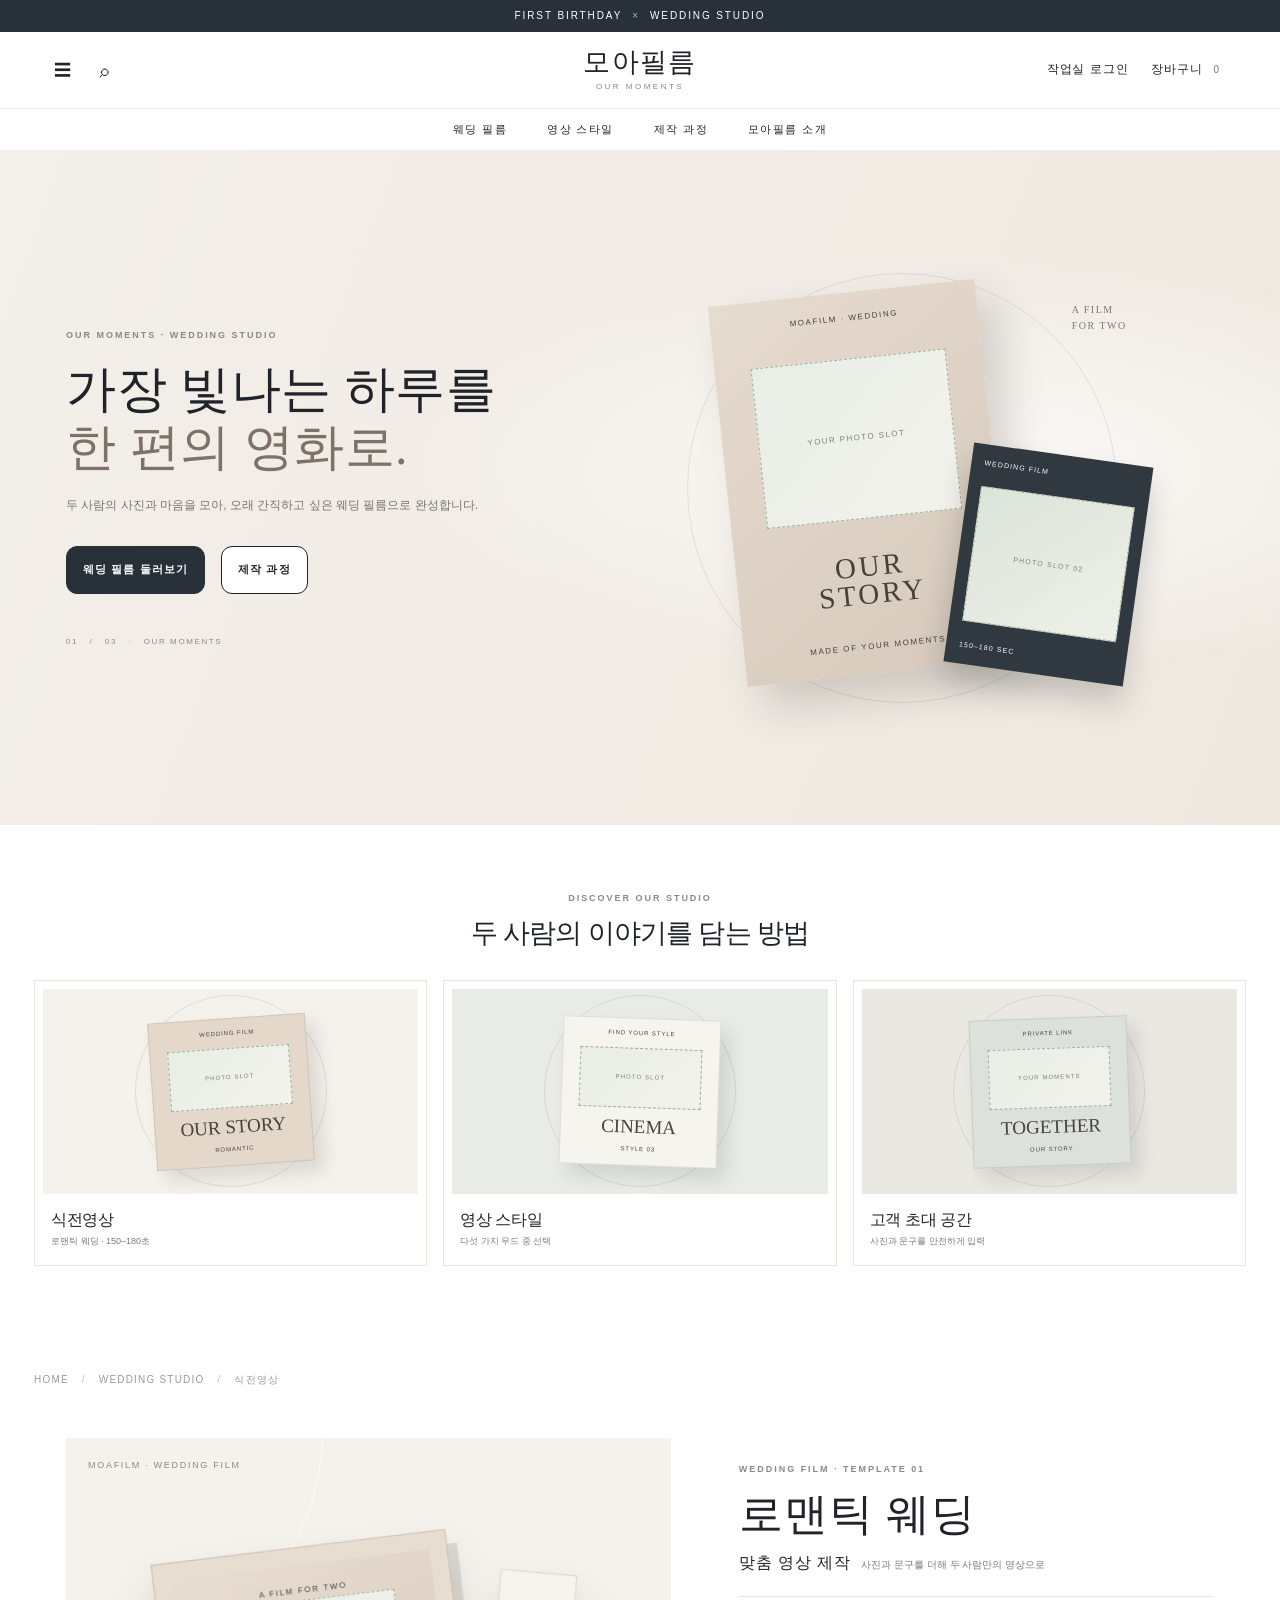
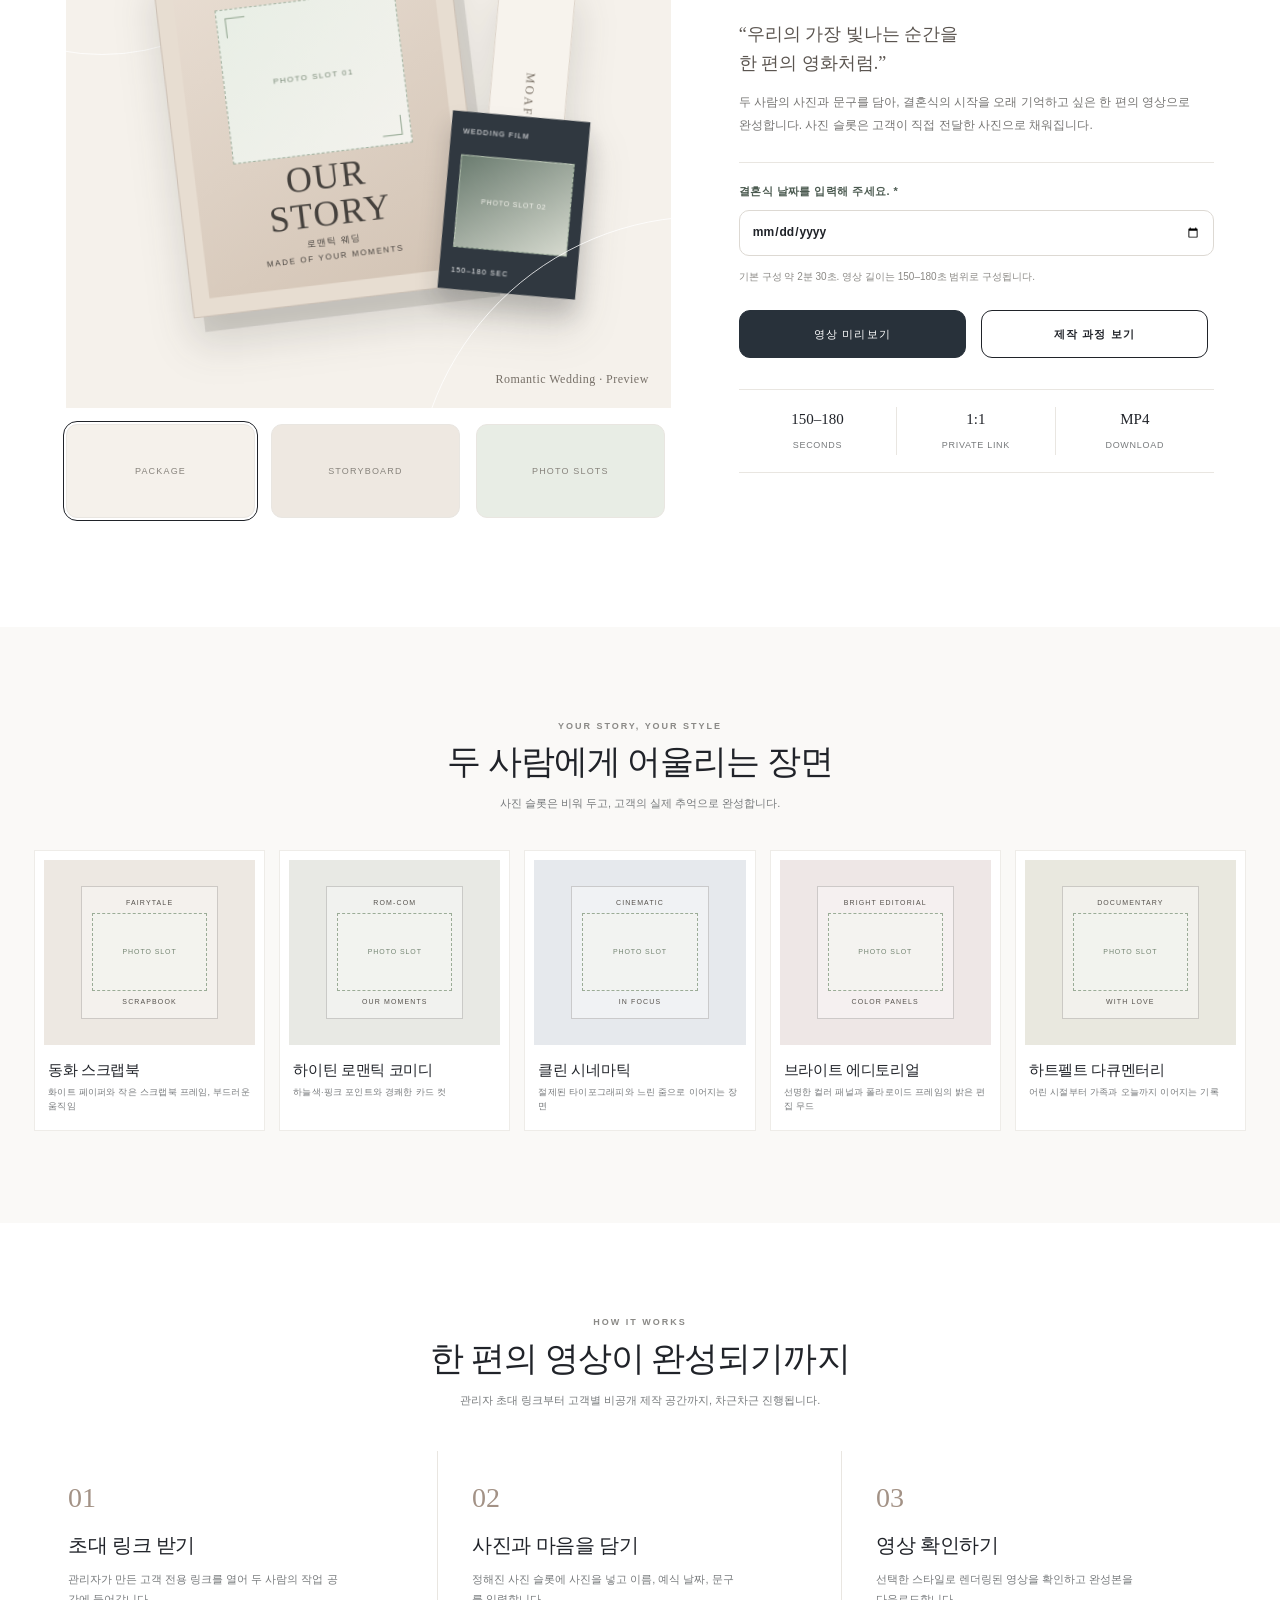
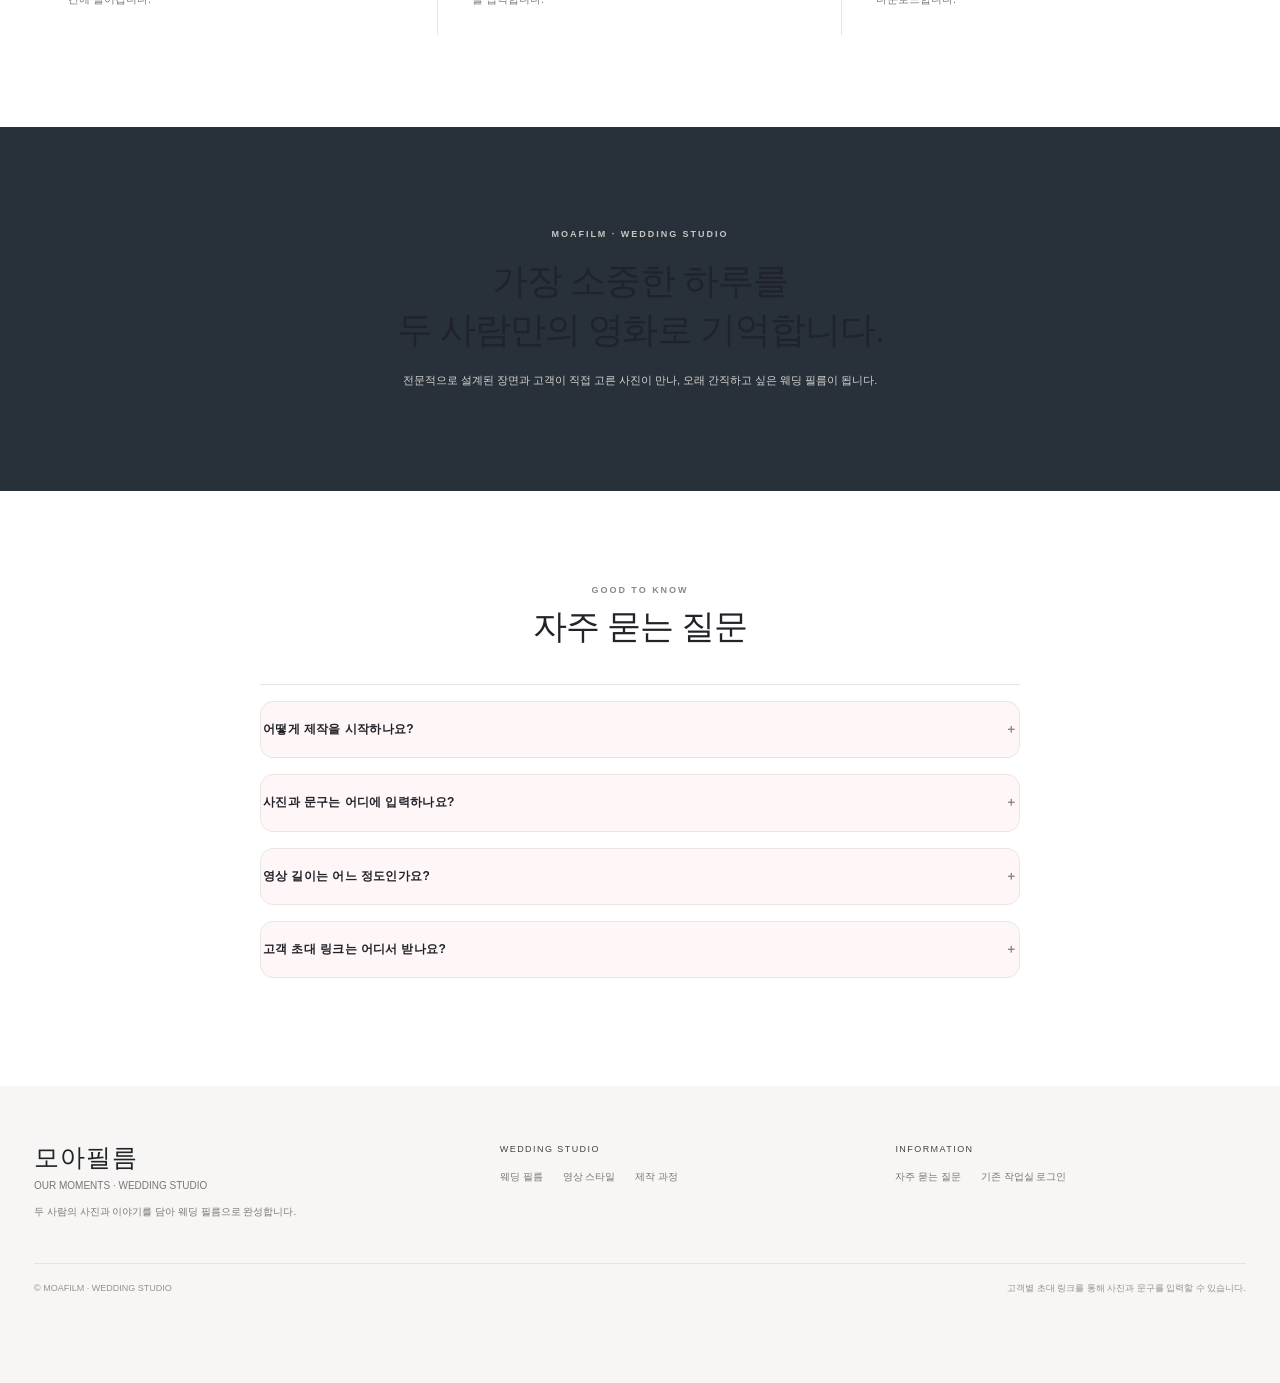
==== commit 7f69fb82: "[skip render] Change public brand to MoaFilm Replace public storefront labels with MoaFilm. Preserve" ====
--- a/moafilm-admin-login-update/site/index.html
+++ b/moafilm-admin-login-update/site/index.html
@@ -1,4 +1,4 @@
-<!doctype html><html lang="ko"><meta charset="utf-8"><meta name="viewport" content="width=device-width,initial-scale=1"><title>파스텔무비 | Wedding Film Studio</title><meta name="description" content="파스텔무비 웨딩 스튜디오. 사진과 문구를 담아 두 사람만의 영상으로 완성합니다."><meta name="theme-color" content="#f2f5f2"><style>
+<!doctype html><html lang="ko"><meta charset="utf-8"><meta name="viewport" content="width=device-width,initial-scale=1"><title>모아필름 | Wedding Film Studio</title><meta name="description" content="모아필름 웨딩 스튜디오. 사진과 문구를 담아 두 사람만의 영상으로 완성합니다."><meta name="theme-color" content="#f2f5f2"><style>
 :root{color-scheme:light;--ink:#192338;--muted:#738096;--line:#e4e8f0;--surface:#fff;--soft:#f7f8fc;--accent:#6658d9;--accent-strong:#5042c3;--accent-soft:#efedff;--teal:#198f87;--gold:#e7ae55;--radius:20px;--shadow:0 14px 36px rgba(31,42,68,.07)}
 *{box-sizing:border-box}
 html{min-height:100%;background:radial-gradient(ellipse at 12% 0%,#eeedff 0,transparent 36%),linear-gradient(180deg,#f7f8fc,#f2f4f8)}
@@ -189,22 +189,22 @@
 <header class="site-header">
   <div class="header-row">
     <div class="header-tools"><button class="icon-btn menu-toggle" aria-label="메뉴 열기" aria-expanded="false">☰</button><button class="icon-btn search-toggle" aria-label="검색 열기">⌕</button></div>
-    <a class="wordmark" href="#top" aria-label="파스텔무비 홈"><strong>파스텔무비</strong><span>OUR MOMENTS</span></a>
+    <a class="wordmark" href="#top" aria-label="모아필름 홈"><strong>모아필름</strong><span>OUR MOMENTS</span></a>
     <div class="header-tools right"><a class="text-btn hide-mobile" href="#auth" onclick="openPastelLogin();return false">작업실 로그인</a><button class="text-btn cart-toggle" type="button">장바구니 <span class="cart-count">0</span></button></div>
   </div>
-  <nav class="nav-strip" aria-label="주요 메뉴"><a href="#film">웨딩 필름</a><a href="#styles">영상 스타일</a><a href="#process">제작 과정</a><a href="#story">파스텔무비 소개</a></nav>
+  <nav class="nav-strip" aria-label="주요 메뉴"><a href="#film">웨딩 필름</a><a href="#styles">영상 스타일</a><a href="#process">제작 과정</a><a href="#story">모아필름 소개</a></nav>
   <div class="search-panel" id="searchPanel"><label class="sr-only" for="searchInput">스타일 검색</label><input id="searchInput" type="search" placeholder="원하는 영상 스타일을 검색하세요"></div>
   <div class="menu-panel" id="menuPanel"><div class="menu-inner"><div class="menu-col"><h3>WEDDING STUDIO</h3><a href="#film">웨딩 필름</a><a href="#styles">영상 스타일</a><a href="#process">제작 과정</a></div><div class="menu-col"><h3>OUR SERVICE</h3><a href="#process">고객 초대 공간</a><a href="#styles">나만의 스타일 찾기</a><p>고객별 초대 링크를 통해 사진과 문구를 안전하게 입력하고, 완성된 영상을 확인할 수 있습니다.</p></div><div class="menu-col"><h3>MY PAGE</h3><a href="#auth" onclick="openPastelLogin();return false">작업실 로그인</a><a href="#faq">자주 묻는 질문</a></div></div></div>
 </header>
 <main id="top">
-  <section class="home-hero" aria-label="파스텔무비 웨딩 스튜디오 소개"><div class="wrap home-hero-inner"><div class="home-copy"><div class="eyebrow">OUR MOMENTS · WEDDING STUDIO</div><h1>가장 빛나는 하루를<br><em>한 편의 영화로.</em></h1><p>두 사람의 사진과 마음을 모아, 오래 간직하고 싶은 웨딩 필름으로 완성합니다.</p><div class="home-actions"><a class="button dark" href="#film">웨딩 필름 둘러보기</a><a class="button light" href="#process">제작 과정</a></div><div class="slide-index">01 &nbsp; / &nbsp; 03 &nbsp; · &nbsp; OUR MOMENTS</div></div><div class="home-art" aria-label="실제 사진을 넣을 수 있는 웨딩 필름 시안"><div class="home-orbit"></div><div class="home-cover"><small>PASTELMOVIE · WEDDING</small><div class="home-photo-slot">YOUR PHOTO SLOT</div><strong>OUR<br>STORY</strong><span>MADE OF YOUR MOMENTS</span></div><div class="home-film"><small>WEDDING FILM</small><div class="home-photo-slot">PHOTO SLOT 02</div><small>150–180 SEC</small></div><div class="home-stamp">A FILM<br>FOR TWO</div></div></div></section><section class="collection-strip" aria-label="웨딩 영상 둘러보기"><div class="wrap"><div class="collection-heading"><div class="eyebrow">DISCOVER OUR STUDIO</div><h2>두 사람의 이야기를 담는 방법</h2></div><div class="collection-grid"><a class="collection-card" href="#film"><div class="collection-art"><div class="collection-cover"><small>WEDDING FILM</small><div class="home-photo-slot">PHOTO SLOT</div><strong>OUR STORY</strong><small>ROMANTIC</small></div></div><h3>식전영상</h3><p>로맨틱 웨딩 · 150–180초</p></a><a class="collection-card" href="#styles"><div class="collection-art"><div class="collection-cover"><small>FIND YOUR STYLE</small><div class="home-photo-slot">PHOTO SLOT</div><strong>CINEMA</strong><small>STYLE 03</small></div></div><h3>영상 스타일</h3><p>다섯 가지 무드 중 선택</p></a><a class="collection-card" href="#process"><div class="collection-art"><div class="collection-cover"><small>PRIVATE LINK</small><div class="home-photo-slot">YOUR MOMENTS</div><strong>TOGETHER</strong><small>OUR STORY</small></div></div><h3>고객 초대 공간</h3><p>사진과 문구를 안전하게 입력</p></a></div></div></section><div class="wrap breadcrumb">HOME <span>/</span> WEDDING STUDIO <span>/</span> 식전영상</div>
+  <section class="home-hero" aria-label="모아필름 웨딩 스튜디오 소개"><div class="wrap home-hero-inner"><div class="home-copy"><div class="eyebrow">OUR MOMENTS · WEDDING STUDIO</div><h1>가장 빛나는 하루를<br><em>한 편의 영화로.</em></h1><p>두 사람의 사진과 마음을 모아, 오래 간직하고 싶은 웨딩 필름으로 완성합니다.</p><div class="home-actions"><a class="button dark" href="#film">웨딩 필름 둘러보기</a><a class="button light" href="#process">제작 과정</a></div><div class="slide-index">01 &nbsp; / &nbsp; 03 &nbsp; · &nbsp; OUR MOMENTS</div></div><div class="home-art" aria-label="실제 사진을 넣을 수 있는 웨딩 필름 시안"><div class="home-orbit"></div><div class="home-cover"><small>MOAFILM · WEDDING</small><div class="home-photo-slot">YOUR PHOTO SLOT</div><strong>OUR<br>STORY</strong><span>MADE OF YOUR MOMENTS</span></div><div class="home-film"><small>WEDDING FILM</small><div class="home-photo-slot">PHOTO SLOT 02</div><small>150–180 SEC</small></div><div class="home-stamp">A FILM<br>FOR TWO</div></div></div></section><section class="collection-strip" aria-label="웨딩 영상 둘러보기"><div class="wrap"><div class="collection-heading"><div class="eyebrow">DISCOVER OUR STUDIO</div><h2>두 사람의 이야기를 담는 방법</h2></div><div class="collection-grid"><a class="collection-card" href="#film"><div class="collection-art"><div class="collection-cover"><small>WEDDING FILM</small><div class="home-photo-slot">PHOTO SLOT</div><strong>OUR STORY</strong><small>ROMANTIC</small></div></div><h3>식전영상</h3><p>로맨틱 웨딩 · 150–180초</p></a><a class="collection-card" href="#styles"><div class="collection-art"><div class="collection-cover"><small>FIND YOUR STYLE</small><div class="home-photo-slot">PHOTO SLOT</div><strong>CINEMA</strong><small>STYLE 03</small></div></div><h3>영상 스타일</h3><p>다섯 가지 무드 중 선택</p></a><a class="collection-card" href="#process"><div class="collection-art"><div class="collection-cover"><small>PRIVATE LINK</small><div class="home-photo-slot">YOUR MOMENTS</div><strong>TOGETHER</strong><small>OUR STORY</small></div></div><h3>고객 초대 공간</h3><p>사진과 문구를 안전하게 입력</p></a></div></div></section><div class="wrap breadcrumb">HOME <span>/</span> WEDDING STUDIO <span>/</span> 식전영상</div>
   <section class="wrap product" id="film">
     <div class="gallery">
       <div class="hero-art" id="heroArt">
-        <div class="scene-label">PASTELMOVIE · WEDDING FILM</div>
+        <div class="scene-label">MOAFILM · WEDDING FILM</div>
         <div class="film-set" aria-label="사진 슬롯이 표시된 웨딩 필름 패키지 시안">
           <div class="film-box"><div class="film-cover"><div class="cover-top">A FILM FOR TWO</div><div class="photo-slot"><span>PHOTO SLOT 01</span></div><div><div class="cover-title">OUR<br>STORY</div><div class="cover-sub">로맨틱 웨딩</div></div><div class="cover-bottom">MADE OF YOUR MOMENTS</div></div></div>
-          <div class="film-spine">PASTEL MOVIE · 01</div>
+          <div class="film-spine">MOAFILM · 01</div>
           <div class="film-card"><small>WEDDING FILM</small><div class="slot-mini">PHOTO SLOT 02</div><small>150–180 SEC</small></div>
         </div>
         <div class="gallery-caption" id="galleryCaption">Romantic Wedding · Preview</div>
@@ -237,10 +237,10 @@
   <section class="section" id="process"><div class="wrap"><div class="section-heading"><div class="eyebrow">HOW IT WORKS</div><h2>한 편의 영상이 완성되기까지</h2><p>관리자 초대 링크부터 고객별 비공개 제작 공간까지, 차근차근 진행됩니다.</p></div>
     <div class="steps"><article class="step"><div class="step-num">01</div><h3>초대 링크 받기</h3><p>관리자가 만든 고객 전용 링크를 열어 두 사람의 작업 공간에 들어갑니다.</p></article><article class="step"><div class="step-num">02</div><h3>사진과 마음을 담기</h3><p>정해진 사진 슬롯에 사진을 넣고 이름, 예식 날짜, 문구를 입력합니다.</p></article><article class="step"><div class="step-num">03</div><h3>영상 확인하기</h3><p>선택한 스타일로 렌더링된 영상을 확인하고 완성본을 다운로드합니다.</p></article></div>
   </div></section>
-  <section class="story-band" id="story"><div class="eyebrow">PASTELMOVIE · WEDDING STUDIO</div><h2>가장 소중한 하루를<br>두 사람만의 영화로 기억합니다.</h2><p>전문적으로 설계된 장면과 고객이 직접 고른 사진이 만나, 오래 간직하고 싶은 웨딩 필름이 됩니다.</p></section>
+  <section class="story-band" id="story"><div class="eyebrow">MOAFILM · WEDDING STUDIO</div><h2>가장 소중한 하루를<br>두 사람만의 영화로 기억합니다.</h2><p>전문적으로 설계된 장면과 고객이 직접 고른 사진이 만나, 오래 간직하고 싶은 웨딩 필름이 됩니다.</p></section>
   <section class="section" id="faq"><div class="wrap"><div class="section-heading"><div class="eyebrow">GOOD TO KNOW</div><h2>자주 묻는 질문</h2></div><div class="faq"><details><summary>어떻게 제작을 시작하나요?</summary><p>관리자가 발급한 고객별 초대 링크를 열어 사진과 문구를 입력합니다.</p></details><details><summary>사진과 문구는 어디에 입력하나요?</summary><p>초대 링크로 열린 비공개 고객 공간에서 사진 슬롯과 입력 항목을 확인하고 제출하는 흐름입니다.</p></details><details><summary>영상 길이는 어느 정도인가요?</summary><p>기본 목표는 약 150초이며, 기존 스타일별 설정 범위인 150–180초를 유지합니다.</p></details><details><summary>고객 초대 링크는 어디서 받나요?</summary><p>관리자가 작업실에서 생성해 고객에게 전달합니다. 고객은 해당 링크에서 비공개 제작 공간에 접속할 수 있습니다.</p></details></div></div></section>
 </main>
-<footer class="footer"><div class="wrap"><div class="footer-grid"><div><div class="footer-brand">파스텔무비</div><p>OUR MOMENTS · WEDDING STUDIO</p><p>두 사람의 사진과 이야기를 담아 웨딩 필름으로 완성합니다.</p></div><div><div class="footer-title">WEDDING STUDIO</div><div class="footer-links"><a href="#film">웨딩 필름</a><a href="#styles">영상 스타일</a><a href="#process">제작 과정</a></div></div><div><div class="footer-title">INFORMATION</div><div class="footer-links"><a href="#faq">자주 묻는 질문</a><a href="#auth" onclick="openPastelLogin();return false">기존 작업실 로그인</a></div></div></div><div class="footer-bottom"><span>© PASTELMOVIE · WEDDING STUDIO</span><span>고객별 초대 링크를 통해 사진과 문구를 입력할 수 있습니다.</span></div></div></footer>
+<footer class="footer"><div class="wrap"><div class="footer-grid"><div><div class="footer-brand">모아필름</div><p>OUR MOMENTS · WEDDING STUDIO</p><p>두 사람의 사진과 이야기를 담아 웨딩 필름으로 완성합니다.</p></div><div><div class="footer-title">WEDDING STUDIO</div><div class="footer-links"><a href="#film">웨딩 필름</a><a href="#styles">영상 스타일</a><a href="#process">제작 과정</a></div></div><div><div class="footer-title">INFORMATION</div><div class="footer-links"><a href="#faq">자주 묻는 질문</a><a href="#auth" onclick="openPastelLogin();return false">기존 작업실 로그인</a></div></div></div><div class="footer-bottom"><span>© MOAFILM · WEDDING STUDIO</span><span>고객별 초대 링크를 통해 사진과 문구를 입력할 수 있습니다.</span></div></div></footer>
 
 <div class="sticky-mobile"><button class="button light" id="mobilePreview" type="button">영상 미리보기</button><a class="button dark" href="#process">제작 과정 보기</a></div>
 <dialog class="dialog" id="previewDialog"><div class="dialog-head"><h2>로맨틱 웨딩 미리보기</h2><button class="close-btn" type="button" data-close="previewDialog" aria-label="닫기">×</button></div><div class="dialog-body"><div class="video-placeholder"><div><div class="video-play">▶</div><p>Our Moments</p></div></div><p class="dialog-note">현재 등록된 샘플 영상이 없습니다. 실제 영상은 고객별 제작 공간에서 확인할 수 있습니다.</p></div></dialog>
